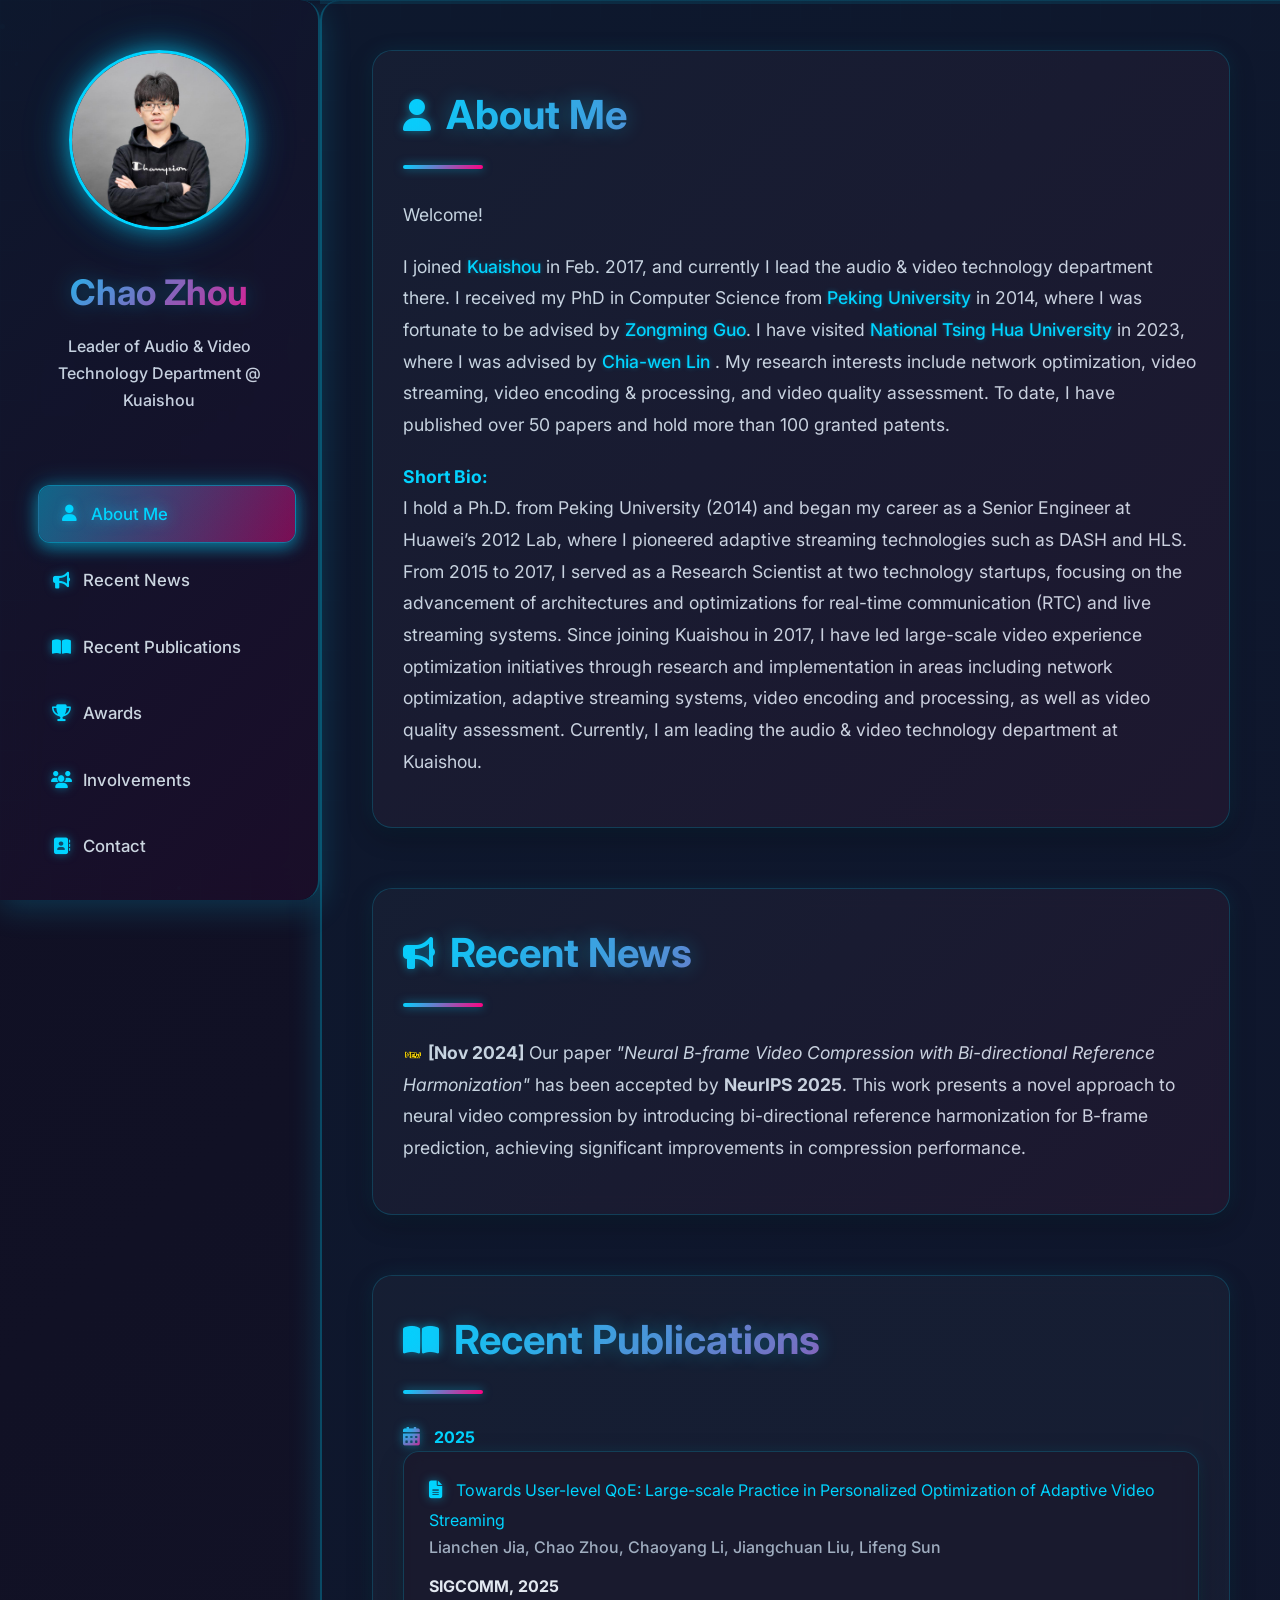
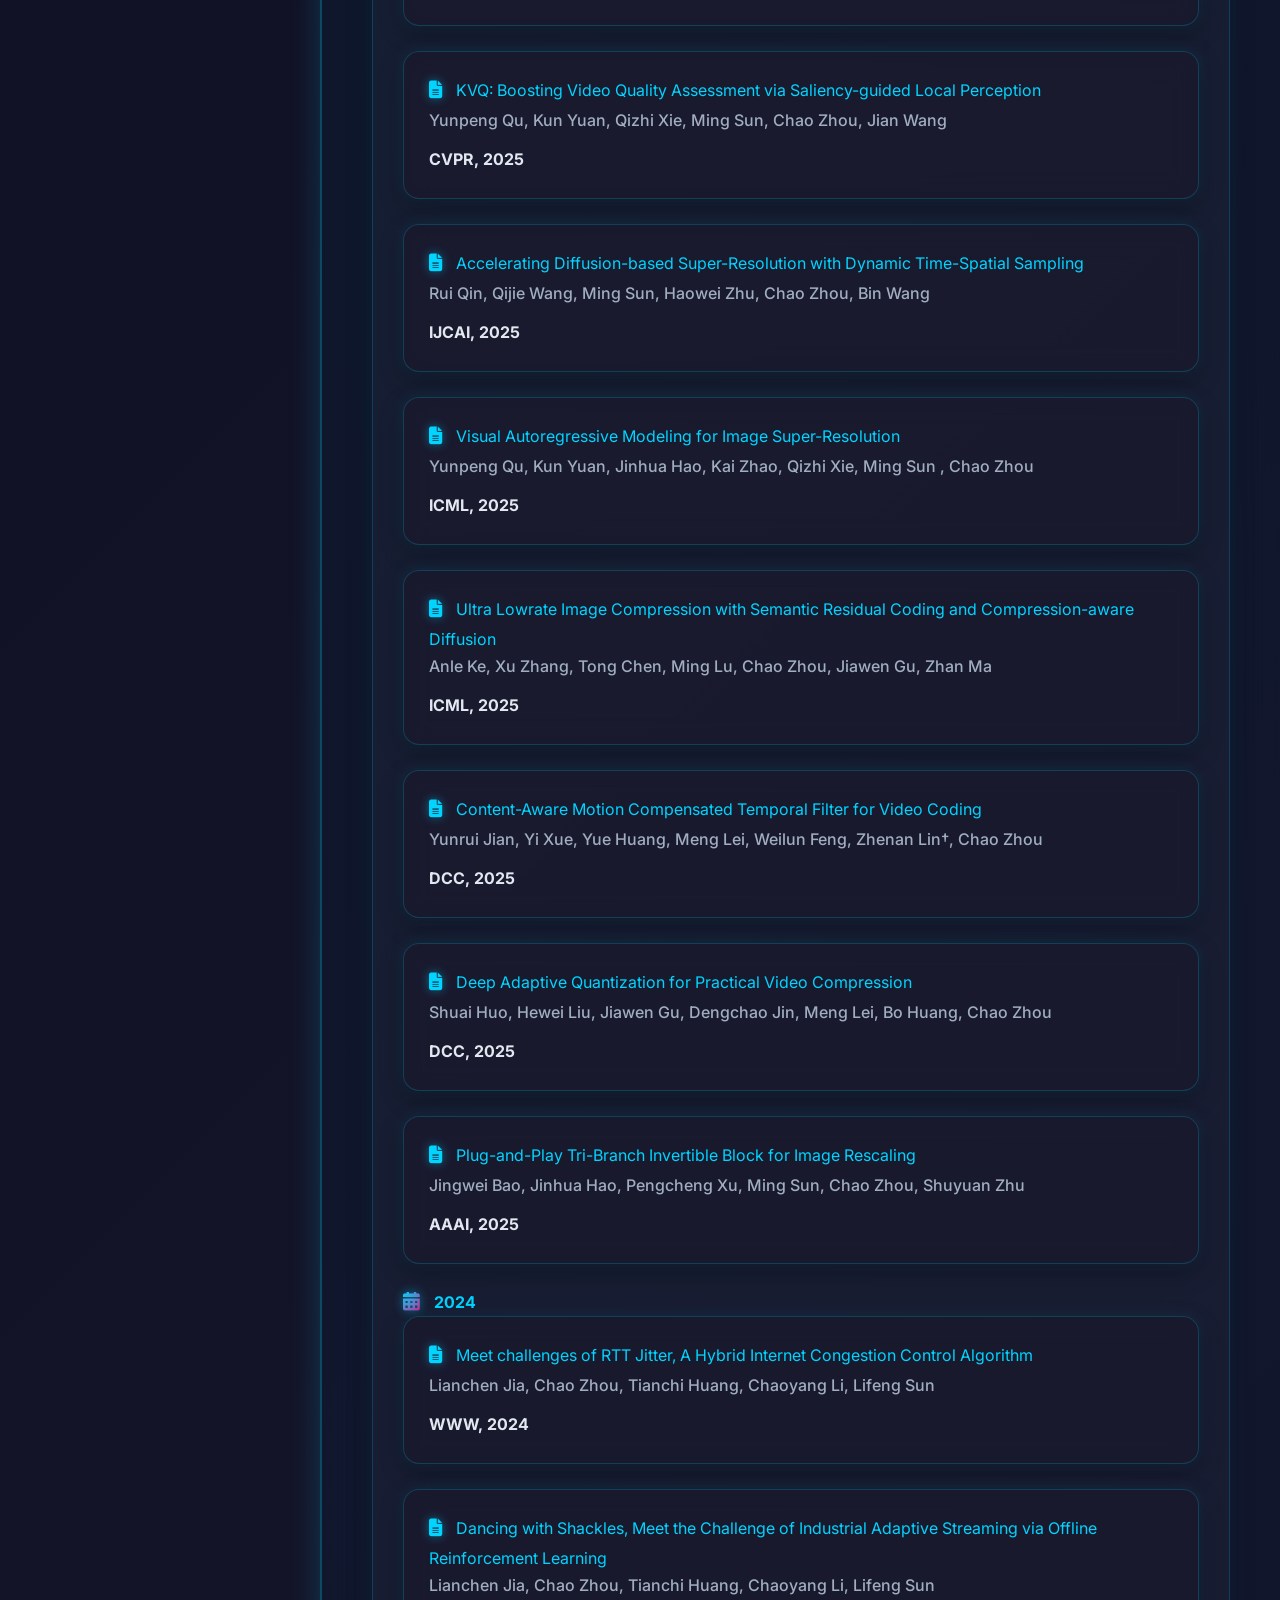
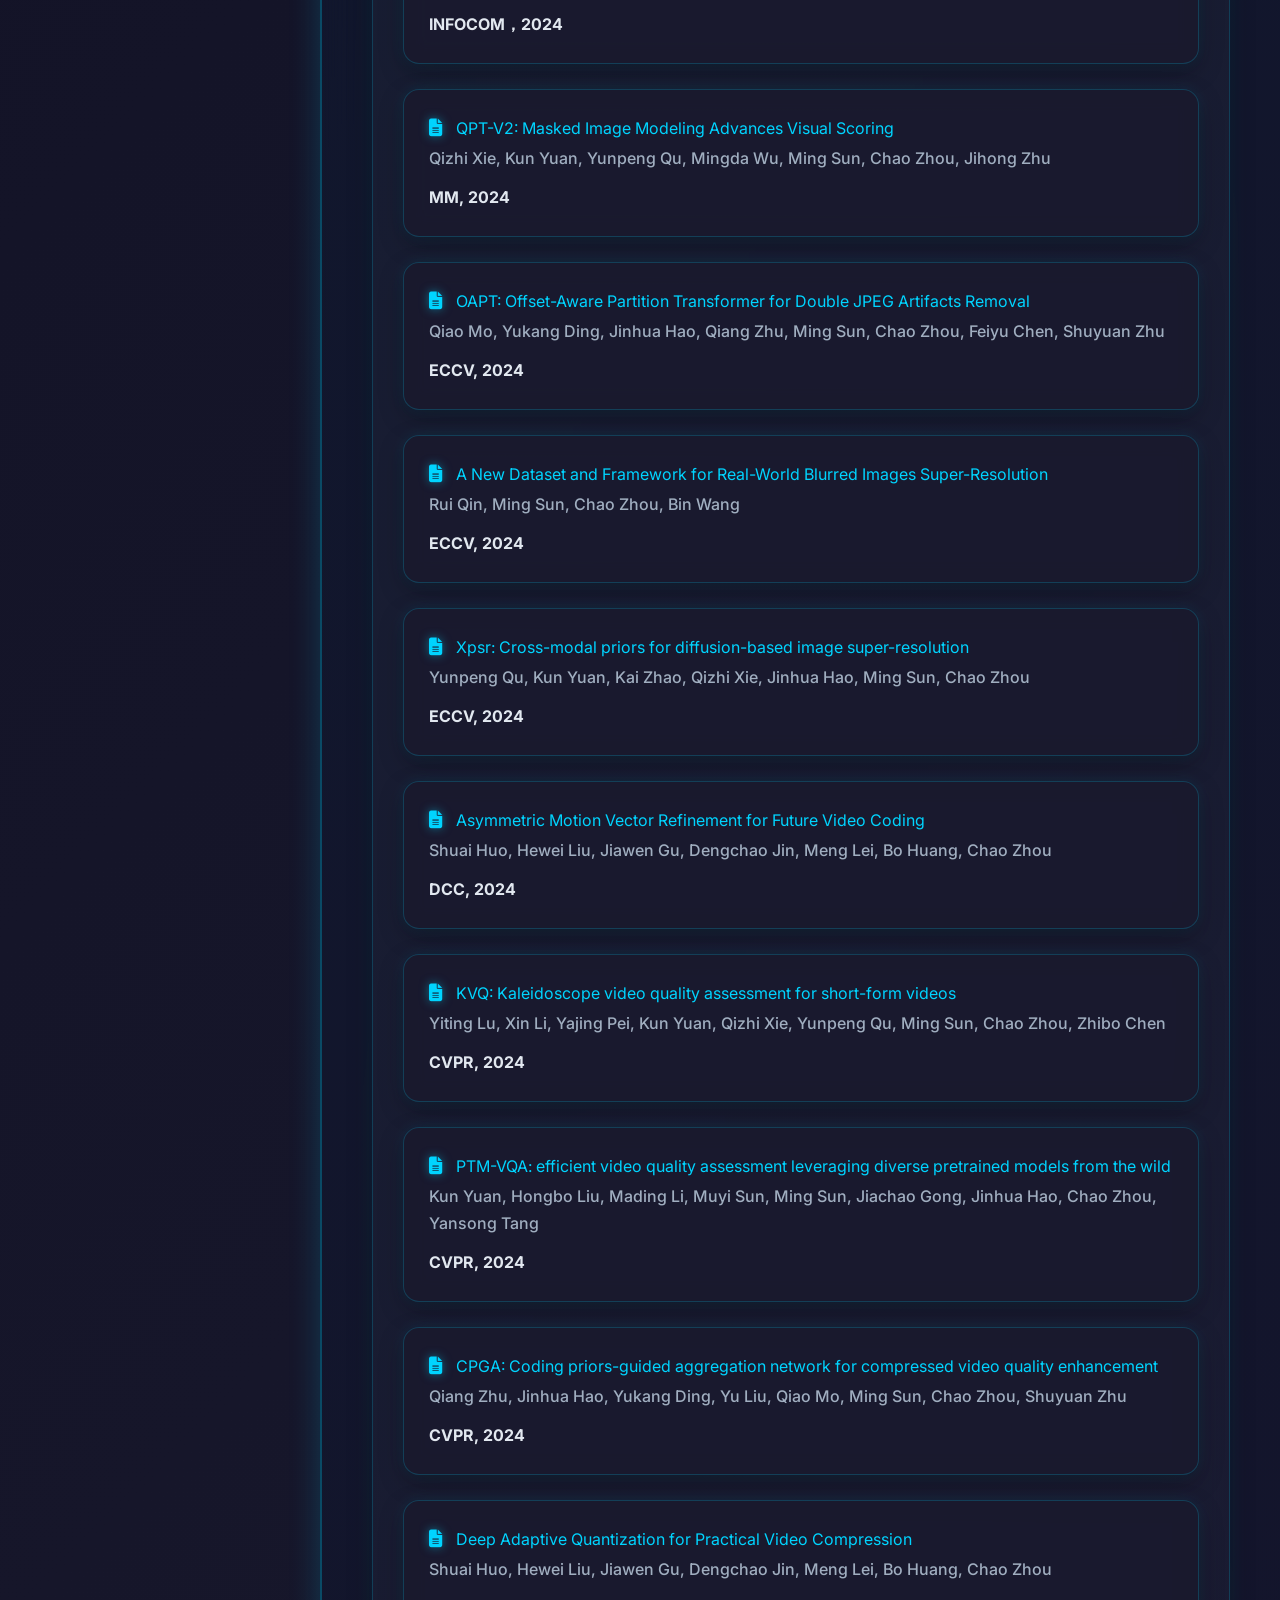
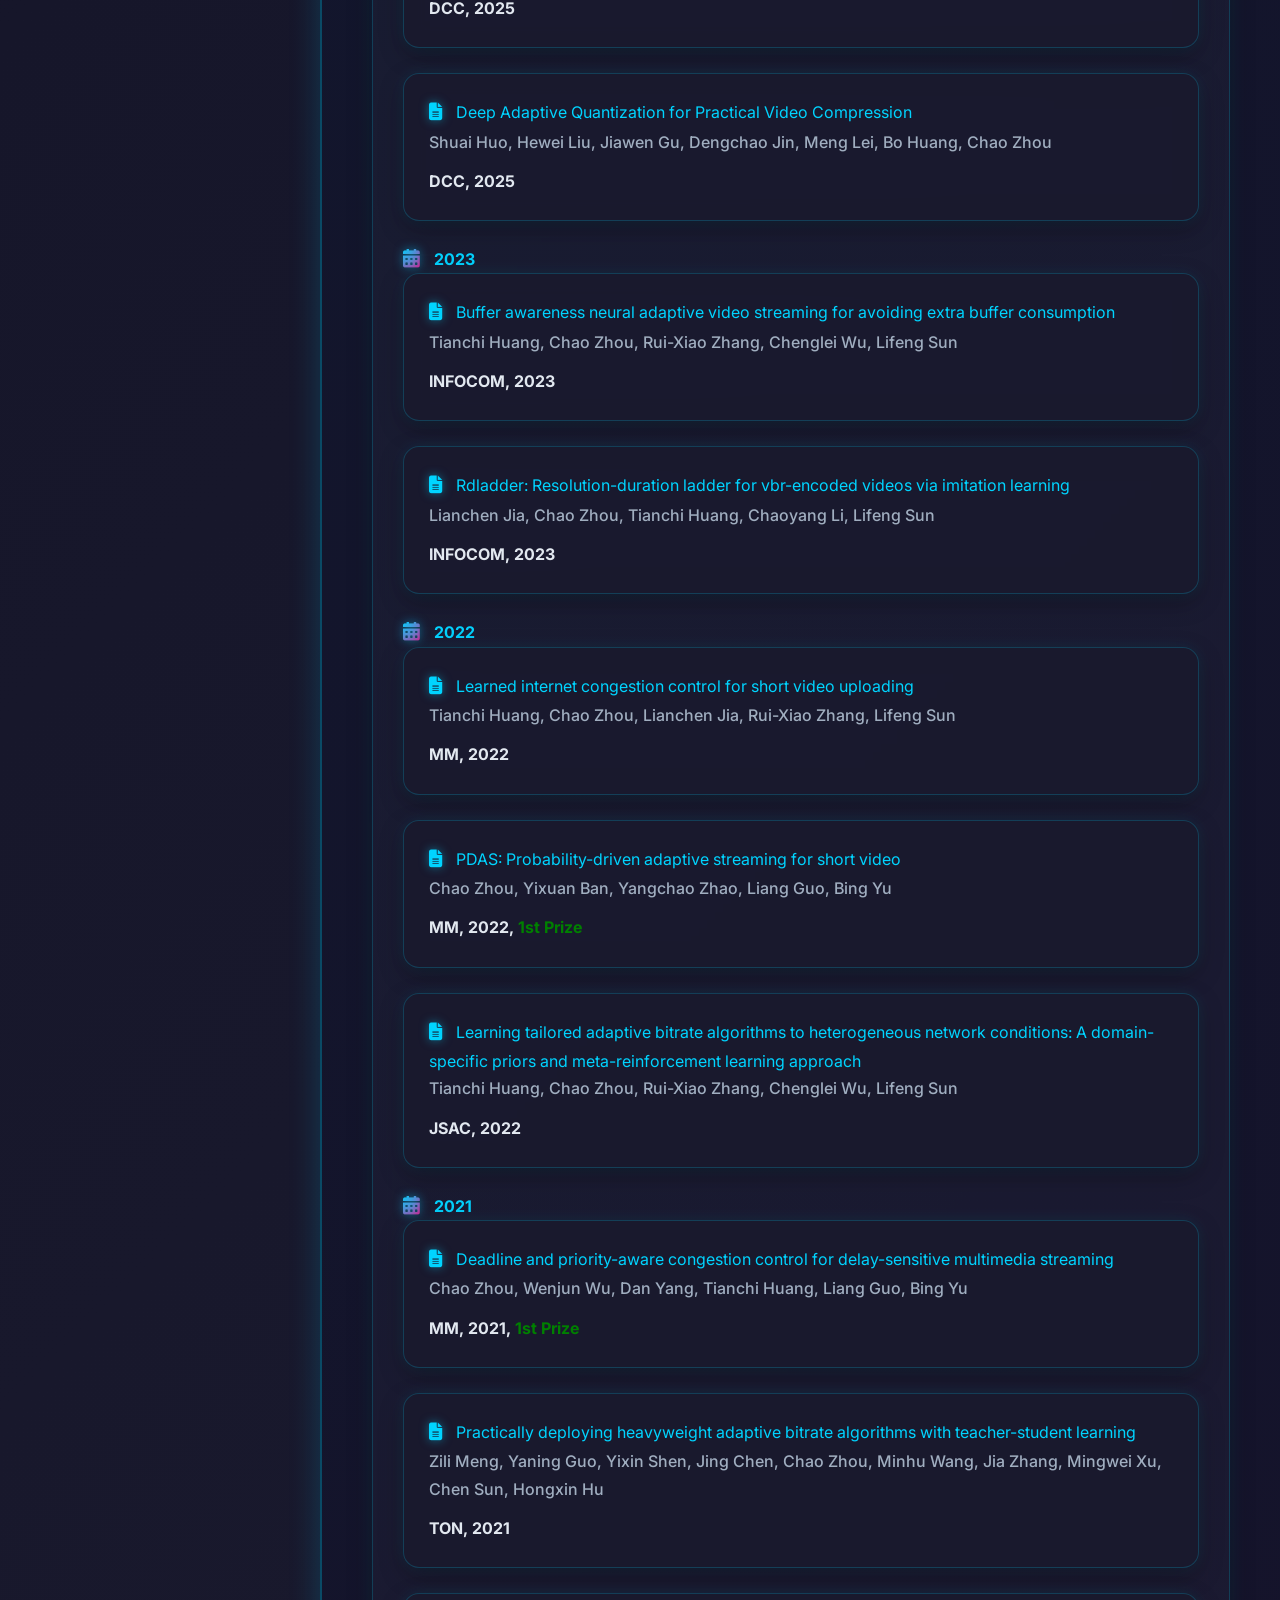
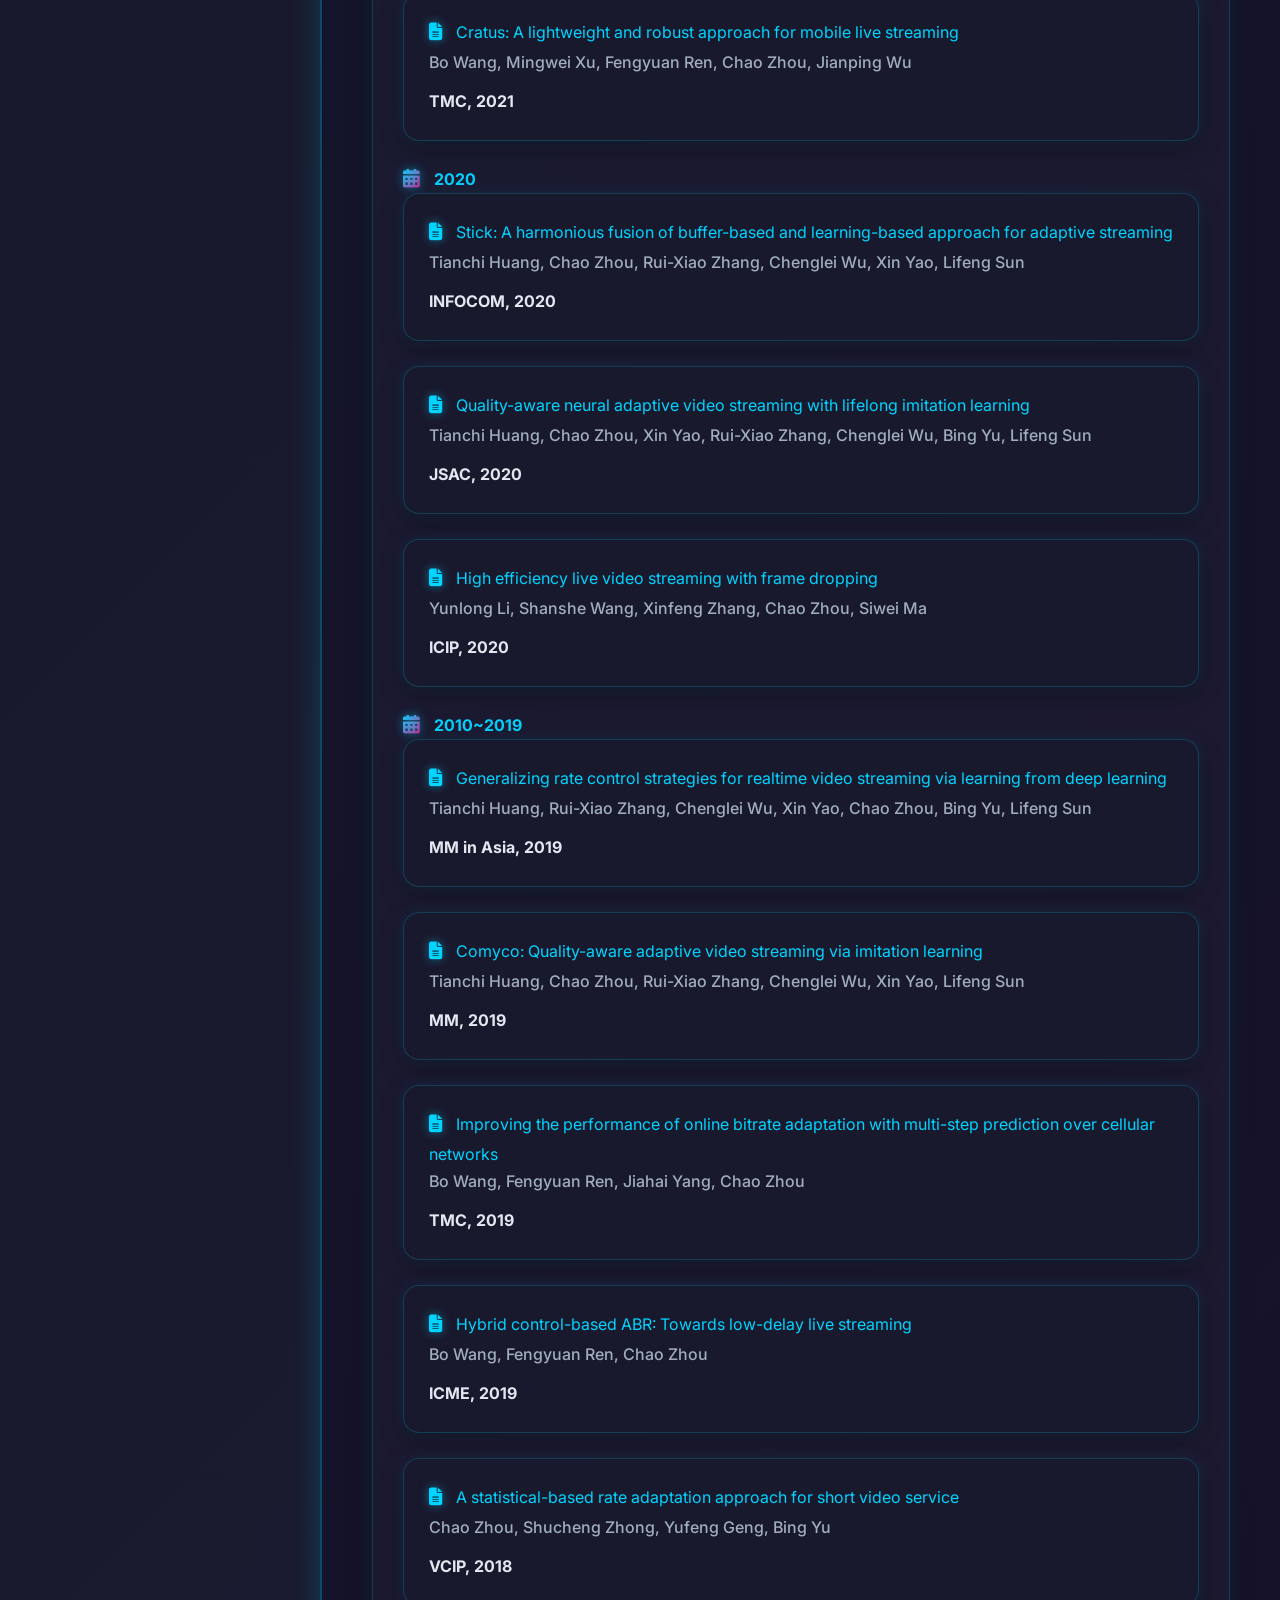
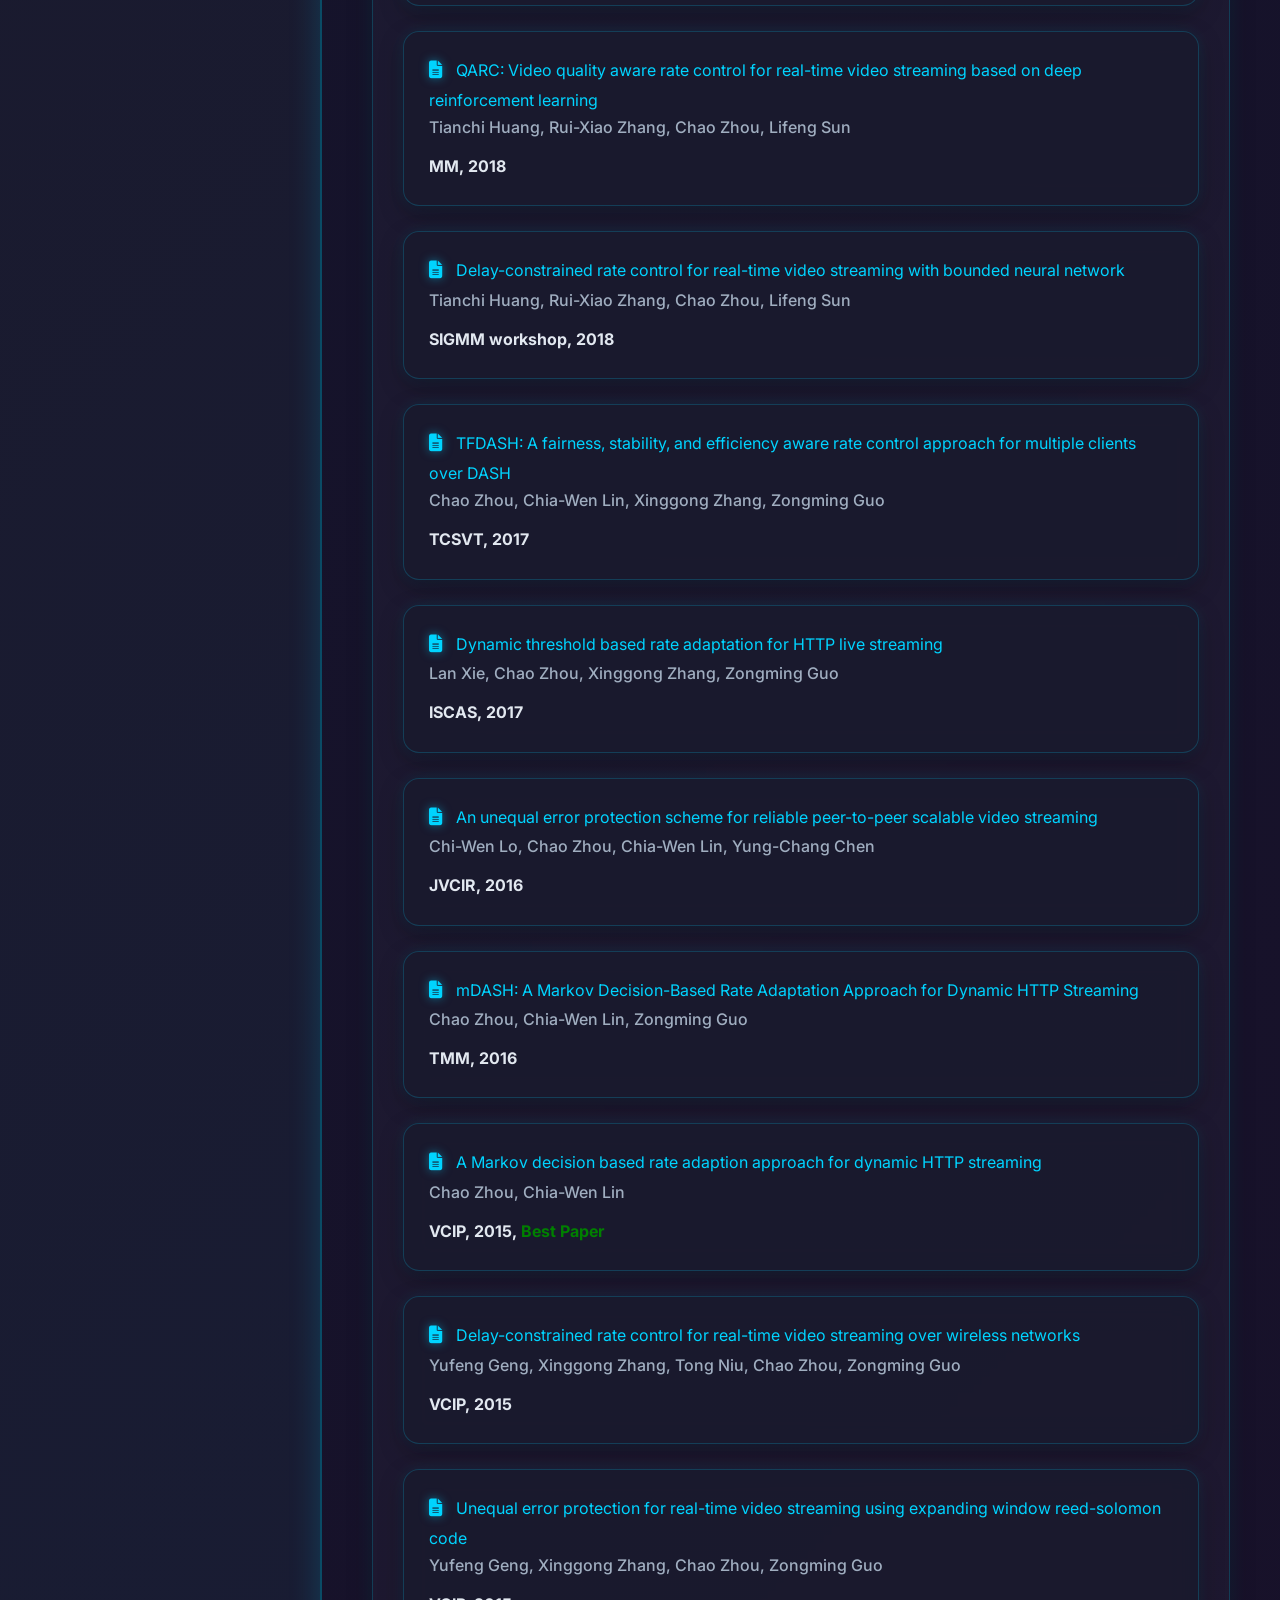
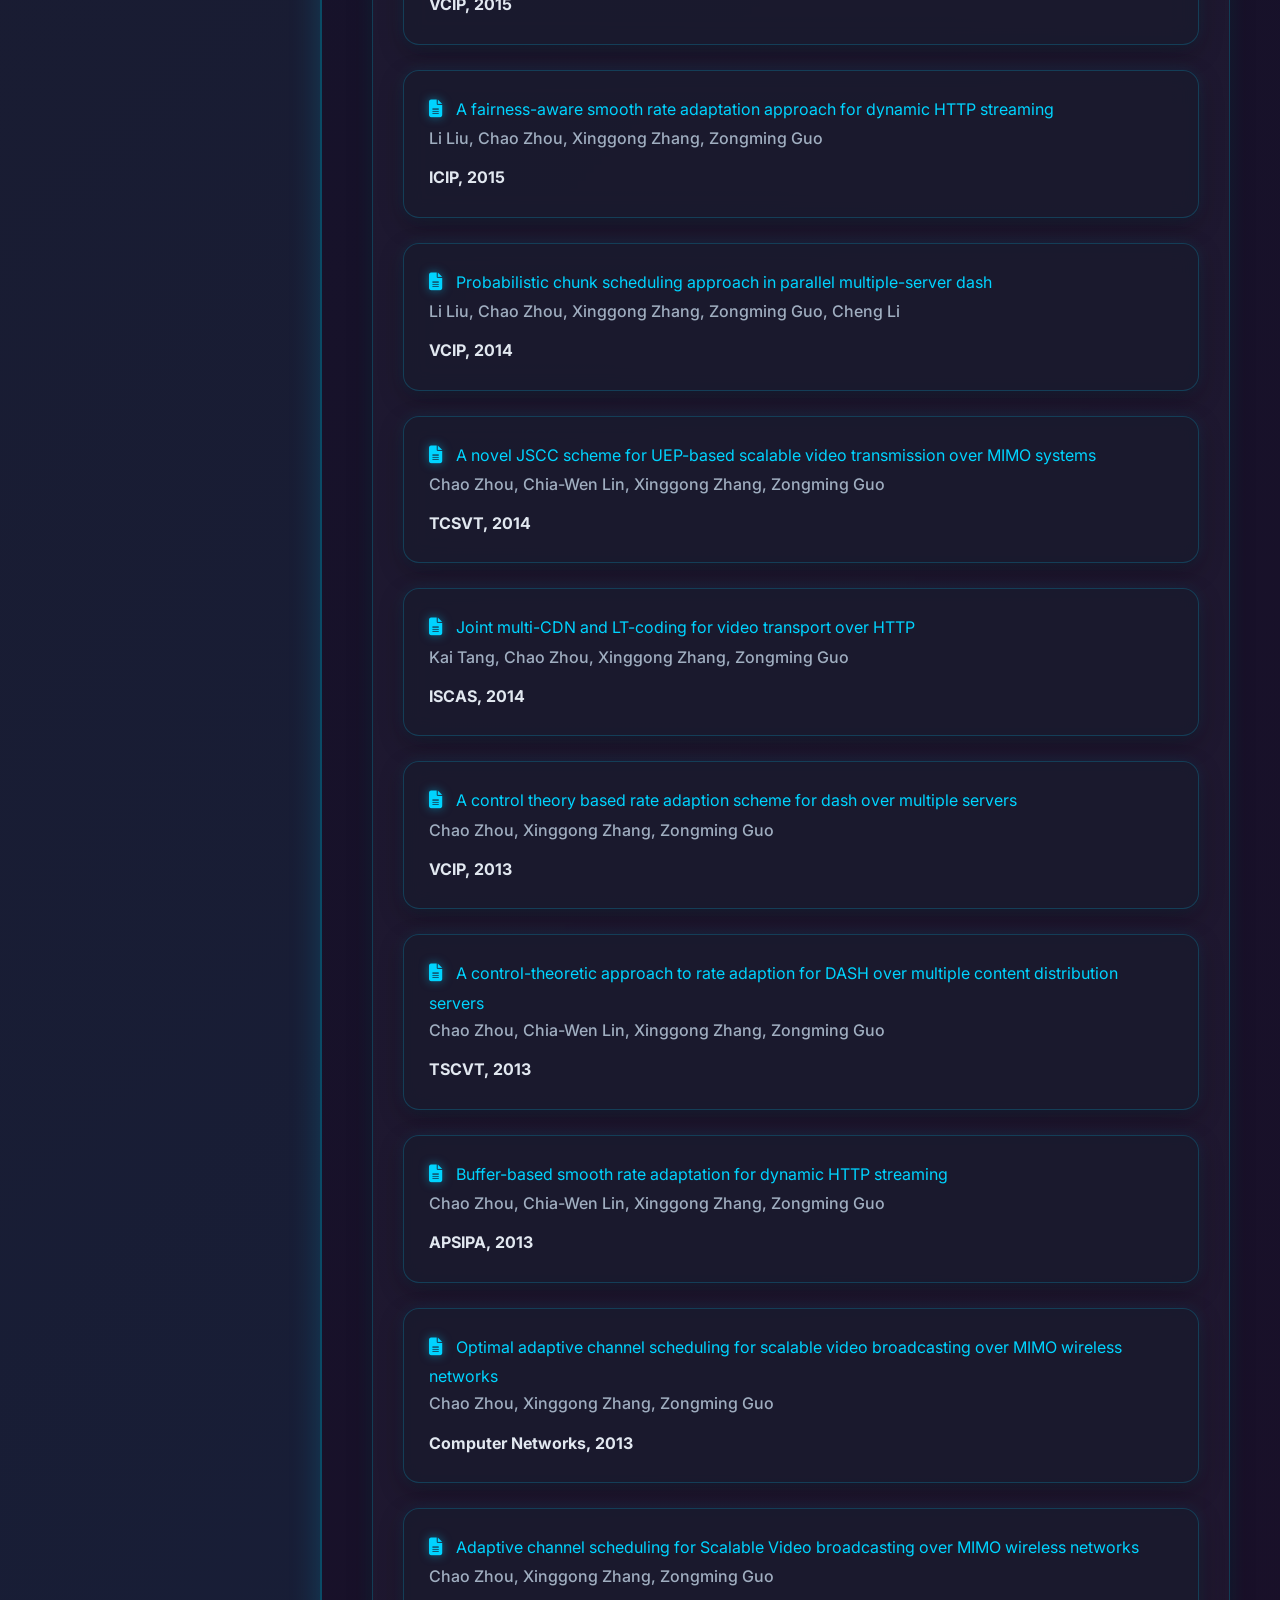
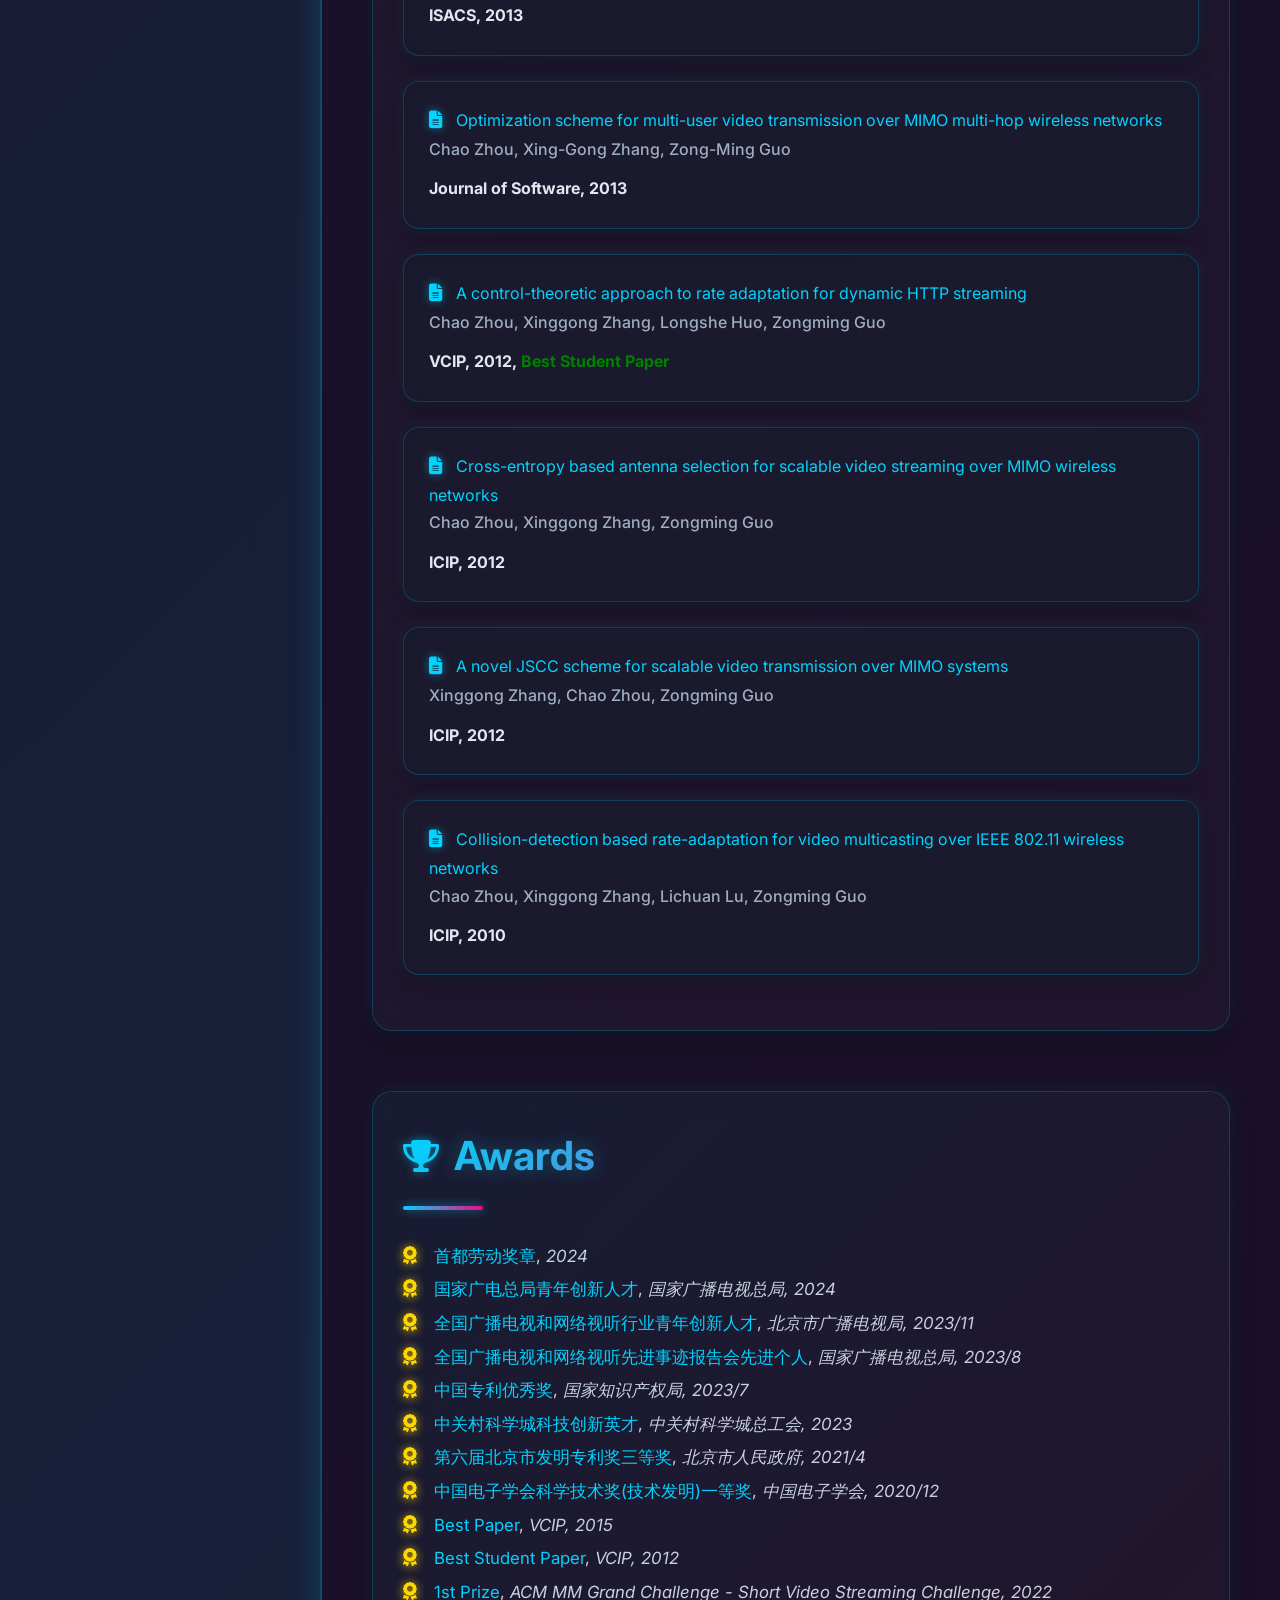
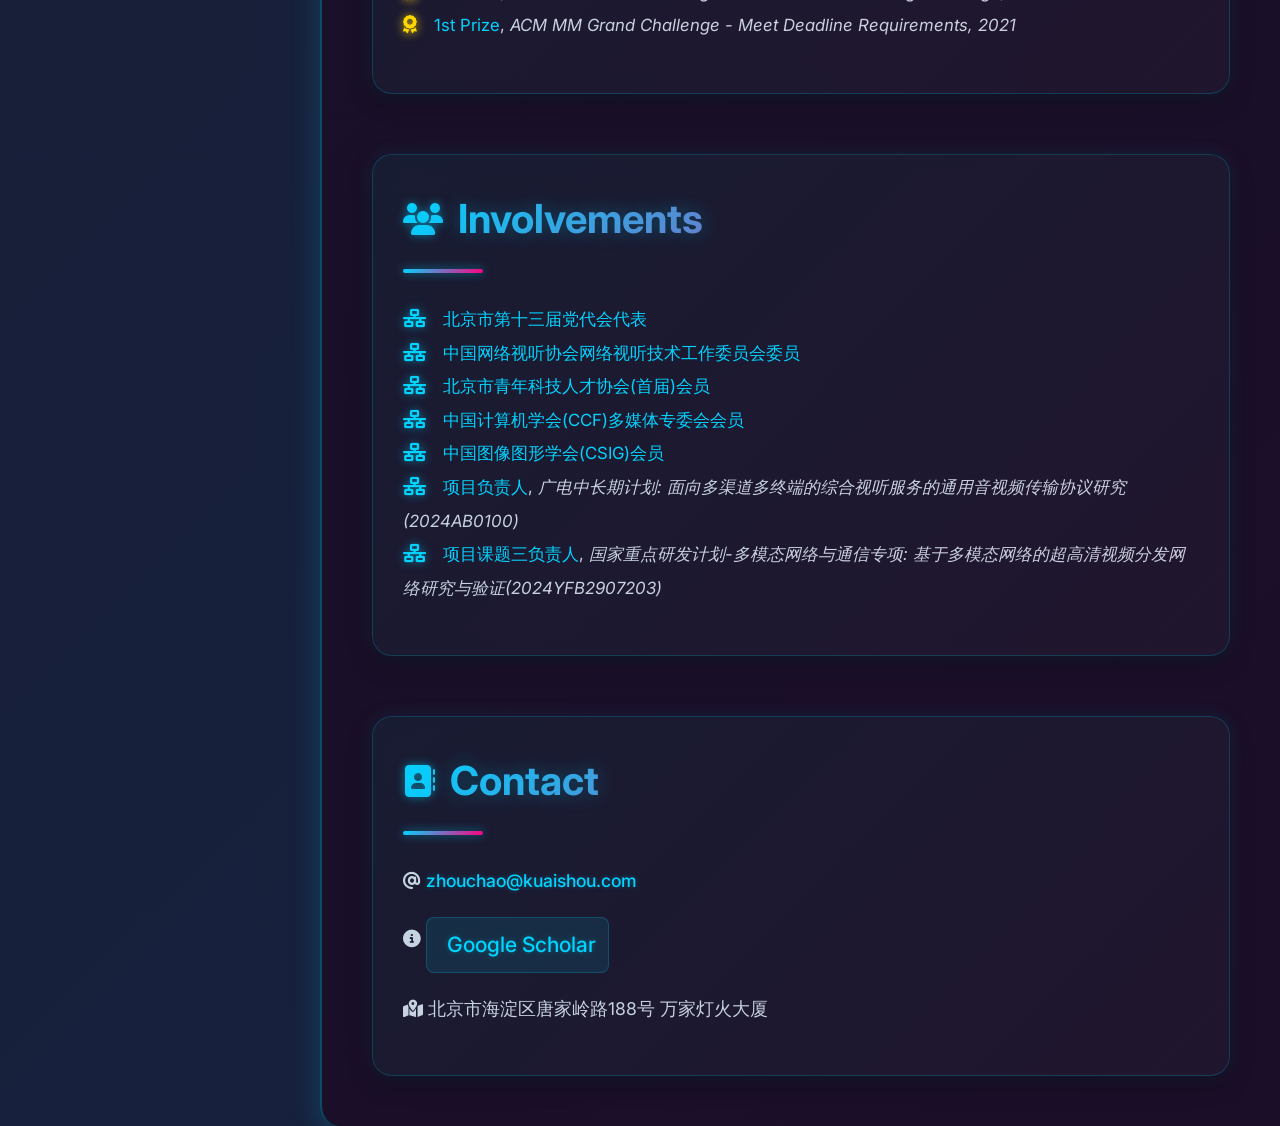
==== index.html @ 58a1a264 "更新involvement" ====
<!DOCTYPE html>
<html lang="zh-CN">
<head>
    <meta charset="UTF-8">
    <meta name="viewport" content="width=device-width, initial-scale=1.0">
    <title>ZhouChao-Homepage</title>
    <link rel="preconnect" href="https://fonts.googleapis.com">
    <link rel="preconnect" href="https://fonts.gstatic.com" crossorigin>
    <link href="https://fonts.googleapis.com/css2?family=Inter:wght@300;400;500;600;700&display=swap" rel="stylesheet">
    <link rel="stylesheet" href="style.css">
    <link rel="stylesheet" href="https://cdnjs.cloudflare.com/ajax/libs/font-awesome/6.5.1/css/all.min.css" integrity="sha512-DTOQO9RWCH3ppGqcWaEA1BIZOC6xxalwEsw9c2QQeAIftl+Vegovlnee1c9QX4TctnWMn13TZye+giMm8e2LwA==" crossorigin="anonymous" referrerpolicy="no-referrer" />
</head>
<body>
    <!-- 粒子背景容器 -->
    <div class="particles-container" id="particlesContainer"></div>
    
    <!-- 滚动进度指示器 -->
    <div class="scroll-indicator">
        <div class="scroll-progress" id="scrollProgress"></div>
    </div>
    
    <div class="container">
        <aside class="sidebar">
            <div class="profile">
                <img src="zhouchao.png" alt="个人头像" class="profile-img">
                <h1>Chao Zhou</h1>
                <p>Leader of Audio & Video Technology Department @ Kuaishou</p>
                <!--
                <p><i class="fas fa-building"></i> [所属机构]</p>
                <p><a href="mailto:[邮箱地址]" style="color: #ccc;"><i class="fas fa-envelope"></i> [邮箱地址]</a></p>
                -->
            </div>
            <nav class="navigation">
                <ul>
                    <li><a href="#about"><i class="fas fa-user"></i> About Me</a></li>
                    <li><a href="#news"><i class="fas fa-bullhorn"></i> Recent News</a></li>
                    <li><a href="#publications"><i class="fas fa-book-open"></i> Recent Publications </a></li>
                <!--    <li><a href="#projects"><i class="fas fa-project-diagram"></i> Awards</a></li>
                    <li><a href="#teaching"><i class="fas fa-chalkboard-teacher"></i> 教学经历</a></li> -->
                    <li><a href="#awards"><i class="fas fa-trophy"></i> Awards</a></li>
                    <li><a href="#involvements"><i class="fas fa-users"></i> Involvements</a></li>
                    <li><a href="#contact"><i class="fas fa-address-book"></i> Contact</a></li>
                </ul>
            </nav>
        </aside>
        <main class="content">
            <section id="about" class="content-section">
                <h2><i class="fas fa-user"></i> About Me</h2>
                <p>Welcome! </p>
                <p>I joined <a href = "https://www.kuaishou.com/?isHome=1"> Kuaishou </a> in Feb. 2017, and currently I lead the audio & video technology department there. I received my PhD in Computer Science from <a href = "https://www.pku.edu.cn/">Peking University</a> in 2014, where I was fortunate to be advised by <a href = "https://www.icst.pku.edu.cn/xztd/xztd_01/1222623.htm">Zongming Guo</a>. I have  visited <a href = "https://www.nthu.edu.tw/"> National Tsing Hua University </a> in 2023, where I was advised by <a href = "https://www.ee.nthu.edu.tw/cwlin/">Chia-wen Lin </a>. My research interests include network optimization, video streaming, video encoding & processing, and video quality assessment. To date, I have published over 50 papers and hold more than 100 granted patents.</p>
                <p><strong><font color="#00d4ff"> Short Bio: </font></strong> <br>
                I hold a Ph.D. from Peking University (2014) and began my career as a Senior Engineer at Huawei’s 2012 Lab, where I pioneered adaptive streaming technologies such as DASH and HLS. From 2015 to 2017, I served as a Research Scientist at two technology startups, focusing on the advancement of architectures and optimizations for real-time communication (RTC) and live streaming systems. Since joining Kuaishou in 2017, I have led large-scale video experience optimization initiatives through research and implementation in areas including network optimization, adaptive streaming systems, video encoding and processing, as well as video quality assessment. Currently, I am leading the audio & video technology department at Kuaishou.</p>
            </section>
<!--
            <section id="research" class="content-section">
                <h2><i class="fas fa-microscope"></i> Research Interests </h2>
                <p> video streaming, network systems, video coding, video processing, 。</p>
            </section>
-->
            <section id="news" class="content-section">
                <h2><i class="fas fa-bullhorn"></i> Recent News </h2>
                <div class="news-item">
                    <p><img src="new.gif" width="2.5%"> <strong>[Nov 2024]</strong> Our paper <em>"Neural B-frame Video Compression with Bi-directional Reference Harmonization"</em> has been accepted by <strong>NeurIPS 2025</strong>. This work presents a novel approach to neural video compression by introducing bi-directional reference harmonization for B-frame prediction, achieving significant improvements in compression performance.</p>
                </div>
            </section>
            <section id="publications" class="content-section card-section">
                <h2><i class="fas fa-book-open"></i> Recent Publications</h2>
                
                <i class="fas fa-calendar-days"></i> <strong> <font color="#00d4ff"> 2025 </font></strong>
                <div class="publication-item card">
                    <a href="#" target="_blank"> <i class="fas fa-file-alt"></i> </a> 
                    <font color="#00d4ff"> Towards User-level QoE: Large-scale Practice in Personalized Optimization of Adaptive Video Streaming </font> </a> <br>
                    <em>Lianchen Jia, Chao Zhou, Chaoyang Li, Jiangchuan Liu, Lifeng Sun </em>
                    <strong>SIGCOMM, 2025</strong>
                </div>

                <div class="publication-item card">
                    <a href="https://arxiv.org/pdf/2503.10259" target="_blank"> <i class="fas fa-file-alt"></i> </a> 
                    <font color="#00d4ff"> KVQ: Boosting Video Quality Assessment via Saliency-guided Local Perception </font> </a> <br>
                    <em>Yunpeng Qu, Kun Yuan, Qizhi Xie, Ming Sun, Chao Zhou, Jian Wang </em>
                    <strong>CVPR, 2025</strong>
                </div>

                <div class="publication-item card">
                    <a href="#" target="_blank"> <i class="fas fa-file-alt"></i> </a> 
                    <font color="#00d4ff"> Accelerating Diffusion-based Super-Resolution with Dynamic Time-Spatial Sampling </font> </a> <br>
                    <em>Rui Qin, Qijie Wang, Ming Sun, Haowei Zhu, Chao Zhou, Bin Wang </em>
                    <strong>IJCAI, 2025</strong>
                </div>

                <div class="publication-item card">
                    <a href="#" target="_blank"> <i class="fas fa-file-alt"></i> </a> 
                    <font color="#00d4ff"> Visual Autoregressive Modeling for Image Super-Resolution </font> </a> <br>
                    <em>Yunpeng Qu, Kun Yuan, Jinhua Hao, Kai Zhao, Qizhi Xie, Ming Sun , Chao Zhou </em>
                    <strong>ICML, 2025</strong>
                </div>

                <div class="publication-item card">
                    <a href="#" target="_blank"> <i class="fas fa-file-alt"></i> </a>
                    <font color="#00d4ff">Ultra Lowrate Image Compression with Semantic Residual Coding and Compression-aware Diffusion </font> </a> <br>
                    <em>Anle Ke, Xu Zhang, Tong Chen, Ming Lu, Chao Zhou, Jiawen Gu, Zhan Ma </em>
                    <strong>ICML, 2025</strong>
                </div>

                <div class="publication-item card">
                    <a href="#" target="_blank"> <i class="fas fa-file-alt"></i> </a>
                    <font color="#00d4ff"> Content-Aware Motion Compensated Temporal Filter for Video Coding </font> </a> <br>
                    <em>Yunrui Jian, Yi Xue, Yue Huang, Meng Lei, Weilun Feng, Zhenan Lin†, Chao Zhou </em>
                    <strong>DCC, 2025</strong>
                </div>

                <div class="publication-item card">
                    <a href="#" target="_blank"> <i class="fas fa-file-alt"></i> </a>
                    <font color="#00d4ff"> Deep Adaptive Quantization for Practical Video Compression </font> </a> <br>
                    <em>Shuai Huo, Hewei Liu, Jiawen Gu, Dengchao Jin, Meng Lei, Bo Huang, Chao Zhou </em>
                    <strong>DCC, 2025</strong>
                </div>

                <div class="publication-item card">
                    <a href="https://arxiv.org/abs/2412.13508" target="_blank"> <i class="fas fa-file-alt"></i> </a> 
                    <font color="#00d4ff"> Plug-and-Play Tri-Branch Invertible Block for Image Rescaling </font> </a> <br>
                    <em>Jingwei Bao, Jinhua Hao, Pengcheng Xu, Ming Sun, Chao Zhou, Shuyuan Zhu </em>
                    <strong>AAAI, 2025</strong>
                </div>


                <i class="fas fa-calendar-days"></i> <strong> <font color="#00d4ff"> 2024 </font></strong>
                <div class="publication-item card">
                    <a href="https://dl.acm.org/doi/pdf/10.1145/3589334.3645338" target="_blank"> <i class="fas fa-file-alt"></i> </a> 
                    <font color="#00d4ff"> Meet challenges of RTT Jitter, A Hybrid Internet Congestion Control Algorithm </font> </a> <br>
                    <em>Lianchen Jia, Chao Zhou, Tianchi Huang, Chaoyang Li, Lifeng Sun </em>
                    <strong>WWW, 2024</strong>
                </div>

                <div class="publication-item card">
                    <a href="https://ieeexplore.ieee.org/document/10621126" target="_blank"> <i class="fas fa-file-alt"></i>  </a>  <font color="#00d4ff"> Dancing with Shackles, Meet the Challenge of Industrial Adaptive Streaming via Offline Reinforcement Learning </font> <br>
                    <em>Lianchen Jia, Chao Zhou, Tianchi Huang, Chaoyang Li, Lifeng Sun </em>
                        <strong>INFOCOM，2024</strong>
                </div>
                <div class="publication-item card">
                    <a href="https://dl.acm.org/doi/pdf/10.1145/3664647.3680721" target="_blank"> <i class="fas fa-file-alt"></i> </a> 
                    <font color="#00d4ff"> QPT-V2: Masked Image Modeling Advances Visual Scoring </font> </a> <br>
                    <em>Qizhi Xie, Kun Yuan, Yunpeng Qu, Mingda Wu, Ming Sun, Chao Zhou, Jihong Zhu </em>
                    <strong>MM, 2024</strong>
                </div>

                <div class="publication-item card">
                    <a href="https://link.springer.com/chapter/10.1007/978-3-031-72670-5_3" target="_blank"> <i class="fas fa-file-alt"></i> </a> 
                    <font color="#00d4ff"> OAPT: Offset-Aware Partition Transformer for Double JPEG Artifacts Removal </font> </a> <br>
                    <em>Qiao Mo, Yukang Ding, Jinhua Hao, Qiang Zhu, Ming Sun, Chao Zhou, Feiyu Chen, Shuyuan Zhu </em>
                    <strong>ECCV, 2024</strong>
                </div>

                <div class="publication-item card">
                    <a href="https://link.springer.com/chapter/10.1007/978-3-031-73390-1_4" target="_blank"> <i class="fas fa-file-alt"></i> </a> 
                    <font color="#00d4ff"> A New Dataset and Framework for Real-World Blurred Images Super-Resolution </font> </a> <br>
                    <em>Rui Qin, Ming Sun, Chao Zhou, Bin Wang </em>
                    <strong>ECCV, 2024</strong>
                </div>
                <div class="publication-item card">
                    <a href="https://link.springer.com/chapter/10.1007/978-3-031-73247-8_17" target="_blank"> <i class="fas fa-file-alt"></i> </a> 
                    <font color="#00d4ff"> Xpsr: Cross-modal priors for diffusion-based image super-resolution </font> </a> <br>
                    <em>Yunpeng Qu, Kun Yuan, Kai Zhao, Qizhi Xie, Jinhua Hao, Ming Sun, Chao Zhou </em>
                    <strong>ECCV, 2024</strong>
                </div>


                <div class="publication-item card">
                    <a href="https://ieeexplore.ieee.org/abstract/document/10533791" target="_blank"> <i class="fas fa-file-alt"></i> </a> 
                    <font color="#00d4ff"> Asymmetric Motion Vector Refinement for Future Video Coding </font> </a> <br>
                    <em>Shuai Huo, Hewei Liu, Jiawen Gu, Dengchao Jin, Meng Lei, Bo Huang, Chao Zhou </em>
                    <strong>DCC, 2024</strong>
                </div>

                <div class="publication-item card">
                    <a href="https://openaccess.thecvf.com/content/CVPR2024/papers/Lu_KVQ_Kwai_Video_Quality_Assessment_for_Short-form_Videos_CVPR_2024_paper.pdf" target="_blank"> <i class="fas fa-file-alt"></i> </a>
                    <font color="#00d4ff"> KVQ: Kaleidoscope video quality assessment for short-form videos </font> </a> <br>
                    <em>Yiting Lu, Xin Li, Yajing Pei, Kun Yuan, Qizhi Xie, Yunpeng Qu, Ming Sun, Chao Zhou, Zhibo Chen </em>
                    <strong>CVPR, 2024</strong>
                </div>

                <div class="publication-item card">
                    <a href="https://openaccess.thecvf.com/content/CVPR2024/papers/Yuan_PTM-VQA_Efficient_Video_Quality_Assessment_Leveraging_Diverse_PreTrained_Models_from_CVPR_2024_paper.pdf" target="_blank"> <i class="fas fa-file-alt"></i> </a> 
                    <font color="#00d4ff"> PTM-VQA: efficient video quality assessment leveraging diverse pretrained models from the wild </font> </a> <br>
                    <em>Kun Yuan, Hongbo Liu, Mading Li, Muyi Sun, Ming Sun, Jiachao Gong, Jinhua Hao, Chao Zhou, Yansong Tang </em>
                    <strong>CVPR, 2024</strong>
                </div>

                <div class="publication-item card">
                    <a href="https://openaccess.thecvf.com/content/CVPR2024/papers/Zhu_CPGA_Coding_Priors-Guided_Aggregation_Network_for_Compressed_Video_Quality_Enhancement_CVPR_2024_paper.pdf" target="_blank"> <i class="fas fa-file-alt"></i> </a> 
                    <font color="#00d4ff"> CPGA: Coding priors-guided aggregation network for compressed video quality enhancement </font> </a> <br>
                    <em>Qiang Zhu, Jinhua Hao, Yukang Ding, Yu Liu, Qiao Mo, Ming Sun, Chao Zhou, Shuyuan Zhu </em>
                    <strong>CVPR, 2024</strong>
                </div>

                <div class="publication-item card">
                    <a href="#" target="_blank"> <i class="fas fa-file-alt"></i> </a> 
                    <font color="#00d4ff"> Deep Adaptive Quantization for Practical Video Compression </font> </a> <br>
                    <em>Shuai Huo, Hewei Liu, Jiawen Gu, Dengchao Jin, Meng Lei, Bo Huang, Chao Zhou </em>
                        <strong>DCC, 2025</strong>
                </div>

                <div class="publication-item card">
                    <a href="#" target="_blank"> <i class="fas fa-file-alt"></i> </a> 
                    <font color="#00d4ff"> Deep Adaptive Quantization for Practical Video Compression </font> </a> <br>
                    <em>Shuai Huo, Hewei Liu, Jiawen Gu, Dengchao Jin, Meng Lei, Bo Huang, Chao Zhou </em>
                        <strong>DCC, 2025</strong>
                </div>

                <i class="fas fa-calendar-days"></i> <strong> <font color="#00d4ff"> 2023 </font></strong>
                <div class="publication-item card">
                    <a href="https://ieeexplore.ieee.org/abstract/document/10229002" target="_blank"> <i class="fas fa-file-alt"></i> </a>
                    <font color="#00d4ff"> Buffer awareness neural adaptive video streaming for avoiding extra buffer consumption </font> </a> <br>
                    <em>Tianchi Huang, Chao Zhou, Rui-Xiao Zhang, Chenglei Wu, Lifeng Sun </em>
                        <strong>INFOCOM, 2023</strong>
                </div>

                <div class="publication-item card">
                    <a href="https://ieeexplore.ieee.org/abstract/document/10228995" target="_blank"> <i class="fas fa-file-alt"></i> </a> 
                    <font color="#00d4ff"> Rdladder: Resolution-duration ladder for vbr-encoded videos via imitation learning </font> </a> <br>
                    <em>Lianchen Jia, Chao Zhou, Tianchi Huang, Chaoyang Li, Lifeng Sun </em>
                    <strong>INFOCOM, 2023</strong>
                </div>
                <i class="fas fa-calendar-days"></i> <strong> <font color="#00d4ff"> 2022 </font></strong>
                <div class="publication-item card">
                    <a href="https://dl.acm.org/doi/pdf/10.1145/3503161.3548436" target="_blank"> <i class="fas fa-file-alt"></i> </a> 
                    <font color="#00d4ff"> Learned internet congestion control for short video uploading </font> </a> <br>
                    <em>Tianchi Huang, Chao Zhou, Lianchen Jia, Rui-Xiao Zhang, Lifeng Sun </em>
                    <strong>MM, 2022</strong>
                </div>

                <div class="publication-item card">
                    <a href="https://dl.acm.org/doi/abs/10.1145/3503161.3551571" target="_blank"> <i class="fas fa-file-alt"></i> </a> 
                    <font color="#00d4ff"> PDAS: Probability-driven adaptive streaming for short video </font> </a> <br>
                    <em>Chao Zhou, Yixuan Ban, Yangchao Zhao, Liang Guo, Bing Yu </em>
                    <strong>MM, 2022, <font color=Green>1st Prize</font></strong>
                </div>

                <div class="publication-item card">
                    <a href="https://ieeexplore.ieee.org/abstract/document/9796516" target="_blank"> <i class="fas fa-file-alt"></i> </a> 
                    <font color="#00d4ff"> Learning tailored adaptive bitrate algorithms to heterogeneous network conditions: A domain-specific priors and meta-reinforcement learning approach </font> </a> <br>
                    <em>Tianchi Huang, Chao Zhou, Rui-Xiao Zhang, Chenglei Wu, Lifeng Sun </em>
                    <strong>JSAC, 2022</strong>
                </div>




                <i class="fas fa-calendar-days"></i> <strong> <font color="#00d4ff"> 2021 </font></strong>
                <div class="publication-item card">
                    <a href="https://dl.acm.org/doi/abs/10.1145/3474085.3479208" target="_blank"> <i class="fas fa-file-alt"></i> </a> 
                    <font color="#00d4ff"> Deadline and priority-aware congestion control for delay-sensitive multimedia streaming </font> </a> <br>
                    <em>Chao Zhou, Wenjun Wu, Dan Yang, Tianchi Huang, Liang Guo, Bing Yu </em>
                    <strong>MM, 2021, <font color=Green>1st Prize</font></strong>
                </div>

                <div class="publication-item card">
                    <a href="https://ieeexplore.ieee.org/abstract/document/9334431" target="_blank"> <i class="fas fa-file-alt"></i> </a> 
                    <font color="#00d4ff"> Practically deploying heavyweight adaptive bitrate algorithms with teacher-student learning </font> </a> <br>
                    <em>Zili Meng, Yaning Guo, Yixin Shen, Jing Chen, Chao Zhou, Minhu Wang, Jia Zhang, Mingwei Xu, Chen Sun, Hongxin Hu </em>
                    <strong>TON, 2021</strong>
                </div>

                <div class="publication-item card">
                    <a href="https://ieeexplore.ieee.org/abstract/document/9312489" target="_blank"> <i class="fas fa-file-alt"></i> </a>
                    <font color="#00d4ff"> Cratus: A lightweight and robust approach for mobile live streaming </font> </a> <br>
                    <em>Bo Wang, Mingwei Xu, Fengyuan Ren, Chao Zhou, Jianping Wu </em>
                    <strong>TMC, 2021</strong>
                </div>
            

                <i class="fas fa-calendar-days"></i> <strong> <font color="#00d4ff"> 2020 </font></strong>
                <div class="publication-item card">
                    <a href="https://ieeexplore.ieee.org/abstract/document/9155411" target="_blank"> <i class="fas fa-file-alt"></i> </a> 
                    <font color="#00d4ff"> Stick: A harmonious fusion of buffer-based and learning-based approach for adaptive streaming </font> </a> <br>
                    <em>Tianchi Huang, Chao Zhou, Rui-Xiao Zhang, Chenglei Wu, Xin Yao, Lifeng Sun </em>
                    <strong>INFOCOM, 2020</strong>
                </div>

                <div class="publication-item card">
                    <a href="https://ieeexplore.ieee.org/abstract/document/9109427" target="_blank"> <i class="fas fa-file-alt"></i> </a> 
                    <font color="#00d4ff"> Quality-aware neural adaptive video streaming with lifelong imitation learning </font> </a> <br>
                    <em>Tianchi Huang, Chao Zhou, Xin Yao, Rui-Xiao Zhang, Chenglei Wu, Bing Yu, Lifeng Sun </em>
                    <strong>JSAC, 2020</strong>
                </div>

                <div class="publication-item card">
                    <a href="https://ieeexplore.ieee.org/abstract/document/9190683" target="_blank"> <i class="fas fa-file-alt"></i> </a>
                    <font color="#00d4ff"> High efficiency live video streaming with frame dropping </font> </a> <br>
                    <em>Yunlong Li, Shanshe Wang, Xinfeng Zhang, Chao Zhou, Siwei Ma </em>
                    <strong>ICIP, 2020</strong>
                </div>

                <i class="fas fa-calendar-days"></i> <strong> <font color="#00d4ff"> 2010~2019 </font></strong>
                <div class="publication-item card">
                    <a href="https://dl.acm.org/doi/abs/10.1145/3338533.3366606" target="_blank"> <i class="fas fa-file-alt"></i> </a>
                    <font color="#00d4ff"> Generalizing rate control strategies for realtime video streaming via learning from deep learning </font> </a> <br>
                    <em>Tianchi Huang, Rui-Xiao Zhang, Chenglei Wu, Xin Yao, Chao Zhou, Bing Yu, Lifeng Sun</em>
                    <strong>MM in Asia, 2019</strong>
                </div>

                <div class="publication-item card">
                    <a href="https://arxiv.org/pdf/1908.02270" target="_blank"> <i class="fas fa-file-alt"></i> </a>
                    <font color="#00d4ff"> Comyco: Quality-aware adaptive video streaming via imitation learning </font> </a> <br>
                    <em>Tianchi Huang, Chao Zhou, Rui-Xiao Zhang, Chenglei Wu, Xin Yao, Lifeng Sun </em>
                    <strong>MM, 2019</strong>
                </div>

                <div class="publication-item card">
                    <a href="https://ieeexplore.ieee.org/abstract/document/8825559" target="_blank"> <i class="fas fa-file-alt"></i> </a> 
                    <font color="#00d4ff"> Improving the performance of online bitrate adaptation with multi-step prediction over cellular networks </font> </a> <br>
                    <em>Bo Wang, Fengyuan Ren, Jiahai Yang, Chao Zhou </em>
                    <strong>TMC, 2019</strong>
                </div>
                <div class="publication-item card">
                    <a href="https://ieeexplore.ieee.org/abstract/document/8784800" target="_blank"> <i class="fas fa-file-alt"></i> </a> 
                    <font color="#00d4ff"> Hybrid control-based ABR: Towards low-delay live streaming </font> </a> <br>
                    <em>Bo Wang, Fengyuan Ren, Chao Zhou </em>
                    <strong>ICME, 2019</strong>
                </div>
                <div class="publication-item card">
                    <a href="https://ieeexplore.ieee.org/abstract/document/8698706" target="_blank"> <i class="fas fa-file-alt"></i> </a> 
                    <font color="#00d4ff"> A statistical-based rate adaptation approach for short video service </font> </a> <br>
                    <em>Chao Zhou, Shucheng Zhong, Yufeng Geng, Bing Yu </em>
                    <strong>VCIP, 2018</strong>
                </div>

                <div class="publication-item card">
                    <a href="https://arxiv.org/pdf/1805.02482" target="_blank"> <i class="fas fa-file-alt"></i> </a> 
                    <font color="#00d4ff"> QARC: Video quality aware rate control for real-time video streaming based on deep reinforcement learning </font> </a> <br>
                    <em>Tianchi Huang, Rui-Xiao Zhang, Chao Zhou, Lifeng Sun </em>
                    <strong>MM, 2018</strong>
                </div>

                <div class="publication-item card">
                    <a href="https://arxiv.org/pdf/1805.00619" target="_blank"> <i class="fas fa-file-alt"></i> </a>
                    <font color="#00d4ff"> Delay-constrained rate control for real-time video streaming with bounded neural network </font> </a> <br>
                    <em>Tianchi Huang, Rui-Xiao Zhang, Chao Zhou, Lifeng Sun </em>
                    <strong>SIGMM workshop, 2018</strong>
                </div>

                <div class="publication-item card">
                    <a href="https://arxiv.org/pdf/1704.08535" target="_blank"> <i class="fas fa-file-alt"></i> </a>
                    <font color="#00d4ff"> TFDASH: A fairness, stability, and efficiency aware rate control approach for multiple clients over DASH </font> </a> <br>
                    <em>Chao Zhou, Chia-Wen Lin, Xinggong Zhang, Zongming Guo </em>
                    <strong>TCSVT, 2017</strong>
                </div>

                <div class="publication-item card">
                    <a href="https://www.icst.pku.edu.cn/NetVideo/docs/20201104113815651719.pdf" target="_blank"> <i class="fas fa-file-alt"></i> </a> 
                    <font color="#00d4ff"> Dynamic threshold based rate adaptation for HTTP live streaming </font> </a> <br>
                    <em>Lan Xie, Chao Zhou, Xinggong Zhang, Zongming Guo </em>
                    <strong>ISCAS, 2017</strong>
                </div>

                <div class="publication-item card">
                    <a href="https://www.ee.nthu.edu.tw/cwlin/pub/jvci_p2p_2016.pdf" target="_blank"> <i class="fas fa-file-alt"></i> </a>
                    <font color="#00d4ff"> An unequal error protection scheme for reliable peer-to-peer scalable video streaming </font> </a> <br>
                    <em>Chi-Wen Lo, Chao Zhou, Chia-Wen Lin, Yung-Chang Chen </em>
                        <strong>JVCIR, 2016</strong>
                </div>

                <div class="publication-item card">
                    <a href="https://www.ee.nthu.edu.tw/cwlin/pub/tmm_dash_2016.pdf" target="_blank"> <i class="fas fa-file-alt"></i> </a> 
                    <font color="#00d4ff"> mDASH: A Markov Decision-Based Rate Adaptation Approach for Dynamic HTTP Streaming </font> </a> <br>
                    <em>Chao Zhou, Chia-Wen Lin, Zongming Guo</em>
                    <strong>TMM, 2016</strong>
                </div>

                <div class="publication-item card">
                    <a href="https://ieeexplore.ieee.org/abstract/document/7457843" target="_blank"> <i class="fas fa-file-alt"></i> </a> 
                    <font color="#00d4ff">A Markov decision based rate adaption approach for dynamic HTTP streaming </font> </a> <br>
                    <em> Chao Zhou, Chia-Wen Lin</em>
                    <strong>VCIP, 2015, <font color=Green>Best Paper</font></strong>
                </div>
                <div class="publication-item card">
                    <a href="https://www.icst.pku.edu.cn/NetVideo/docs/20201104114136109389.pdf" target="_blank"> <i class="fas fa-file-alt"></i> </a> 
                    <font color="#00d4ff">Delay-constrained rate control for real-time video streaming over wireless networks </font> </a> <br>
                    <em>Yufeng Geng, Xinggong Zhang, Tong Niu, Chao Zhou, Zongming Guo</em>
                    <strong>VCIP, 2015</strong>
                </div>

                <div class="publication-item card">
                    <a href="https://www.icst.pku.edu.cn/netvideo/docs/20201104114027802151.pdf" target="_blank"> <i class="fas fa-file-alt"></i> </a>
                    <font color="#00d4ff"> Unequal error protection for real-time video streaming using expanding window reed-solomon code </font> </a> <br>
                    <em>Yufeng Geng, Xinggong Zhang, Chao Zhou, Zongming Guo </em>
                    <strong>VCIP, 2015</strong>
                </div>

                <div class="publication-item card">
                    <a href="https://www.icst.pku.edu.cn/netvideo/docs/20201104114111851243.pdf" target="_blank"> <i class="fas fa-file-alt"></i> </a> 
                    <font color="#00d4ff">A fairness-aware smooth rate adaptation approach for dynamic HTTP streaming </font> </a> <br>
                    <em>Li Liu, Chao Zhou, Xinggong Zhang, Zongming Guo </em>
                    <strong>ICIP, 2015</strong>
                </div>

                <div class="publication-item card">
                    <a href="https://www.icst.pku.edu.cn/netvideo/docs/20201104114500958687.pdf" target="_blank"> <i class="fas fa-file-alt"></i> </a> 
                    <font color="#00d4ff">Probabilistic chunk scheduling approach in parallel multiple-server dash </font> </a> <br>
                    <em>Li Liu, Chao Zhou, Xinggong Zhang, Zongming Guo, Cheng Li </em>
                    <strong>VCIP, 2014</strong>
                </div>

                <div class="publication-item card">
                    <a href="https://www.ee.nthu.edu.tw/cwlin/pub/tcsvt_mimo_2015.pdf" target="_blank"> <i class="fas fa-file-alt"></i> </a> 
                    <font color="#00d4ff">A novel JSCC scheme for UEP-based scalable video transmission over MIMO systems</font> </a> <br>
                    <em>Chao Zhou, Chia-Wen Lin, Xinggong Zhang, Zongming Guo </em>
                    <strong>TCSVT, 2014</strong>
                </div>

                <div class="publication-item card">
                    <a href="https://www.icst.pku.edu.cn/netvideo/docs/20201104114422917562.pdf" target="_blank"> <i class="fas fa-file-alt"></i> </a> 
                    <font color="#00d4ff">Joint multi-CDN and LT-coding for video transport over HTTP</font> </a> <br>
                    <em>Kai Tang, Chao Zhou, Xinggong Zhang, Zongming Guo</em>
                    <strong>ISCAS, 2014</strong>
                </div>
                <div class="publication-item card">
                    <a href="https://ieeexplore.ieee.org/abstract/document/6706335" target="_blank"> <i class="fas fa-file-alt"></i> </a> 
                    <font color="#00d4ff"> A control theory based rate adaption scheme for dash over multiple servers</font> </a> <br>
                    <em>Chao Zhou, Xinggong Zhang, Zongming Guo </em>
                    <strong>VCIP, 2013</strong>
                </div>
                <div class="publication-item card">
                    <a href="https://www.ee.nthu.edu.tw/cwlin/pub/tcsvt_dash_2013.pdf" target="_blank"> <i class="fas fa-file-alt"></i> </a> 
                    <font color="#00d4ff">A control-theoretic approach to rate adaption for DASH over multiple content distribution servers </font> </a> <br>
                    <em>Chao Zhou, Chia-Wen Lin, Xinggong Zhang, Zongming Guo </em>
                    <strong>TSCVT, 2013</strong>
                </div>

                <div class="publication-item card">
                    <a href="http://apsipa.org/proceedings_2013/papers/216_PID2945845.pdf" target="_blank"> <i class="fas fa-file-alt"></i> </a>
                    <font color="#00d4ff">Buffer-based smooth rate adaptation for dynamic HTTP streaming</font> </a> <br>
                    <em>Chao Zhou, Chia-Wen Lin, Xinggong Zhang, Zongming Guo </em>
                    <strong>APSIPA, 2013</strong>
                </div>

                <div class="publication-item card">
                    <a href="https://www.sciencedirect.com/science/article/pii/S1389128613002260" target="_blank"> <i class="fas fa-file-alt"></i> </a> 
                    <font color="#00d4ff">Optimal adaptive channel scheduling for scalable video broadcasting over MIMO wireless networks </font> </a> <br>
                    <em>Chao Zhou, Xinggong Zhang, Zongming Guo</em>
                    <strong>Computer Networks, 2013</strong>
                </div>

                <div class="publication-item card">
                    <a href="https://ieeexplore.ieee.org/abstract/document/6572056" target="_blank"> <i class="fas fa-file-alt"></i> </a> 
                    <font color="#00d4ff">Adaptive channel scheduling for Scalable Video broadcasting over MIMO wireless networks</font> </a> <br>
                    <em>Chao Zhou, Xinggong Zhang, Zongming Guo</em>
                    <strong>ISACS, 2013</strong>
                </div>
                <div class="publication-item card">
                    <a href="#" target="_blank"> <i class="fas fa-file-alt"></i> </a>
                    <font color="#00d4ff">Optimization scheme for multi-user video transmission over MIMO multi-hop wireless networks </font> </a> <br>
                    <em>Chao Zhou, Xing-Gong Zhang, Zong-Ming Guo </em>
                    <strong>Journal of Software, 2013</strong>
                </div>

                <div class="publication-item card">
                    <a href="https://www.icst.pku.edu.cn/netvideo/docs/20201104115206518140.pdf" target="_blank"> <i class="fas fa-file-alt"></i> </a> 
                    <font color="#00d4ff">A control-theoretic approach to rate adaptation for dynamic HTTP streaming</font> </a> <br>
                    <em>Chao Zhou, Xinggong Zhang, Longshe Huo, Zongming Guo </em>
                    <strong>VCIP, 2012, <font color=Green>Best Student Paper</font></strong>
                </div>

                <div class="publication-item card">
                    <a href="https://www.wict.pku.edu.cn/NetVideo/docs/20201104115327346336.pdf" target="_blank"> <i class="fas fa-file-alt"></i> </a>
                    <font color="#00d4ff">Cross-entropy based antenna selection for scalable video streaming over MIMO wireless networks</font> </a> <br>
                    <em>Chao Zhou, Xinggong Zhang, Zongming Guo </em>
                    <strong>ICIP, 2012</strong>
                </div>

                <div class="publication-item card">
                    <a href="https://www.icst.pku.edu.cn/NetVideo/docs/20201104115247031217.pdf" target="_blank"> <i class="fas fa-file-alt"></i> </a> 
                    <font color="#00d4ff">A novel JSCC scheme for scalable video transmission over MIMO systems </font> </a> <br>
                    <em> Xinggong Zhang, Chao Zhou, Zongming Guo </em>
                    <strong>ICIP, 2012</strong>
                </div>

                <div class="publication-item card">
                    <a href="https://www.icst.pku.edu.cn/NetVideo/docs/20201104115740295760.pdf" target="_blank"> <i class="fas fa-file-alt"></i> </a> 
                    <font color="#00d4ff">Collision-detection based rate-adaptation for video multicasting over IEEE 802.11 wireless networks</font> </a> <br>
                    <em>Chao Zhou, Xinggong Zhang, Lichuan Lu, Zongming Guo </em>
                        <strong>ICIP, 2010</strong>
                </div>
             
            </section>


<!--
            <section id="projects" class="content-section card-section">
                <h2><i class="fas fa-tasks"></i> 项目经历</h2>
                <div class="project-item card">
                    <p><strong>[项目名称一] ([起止年份])</strong><br>
                    <em>角色: [项目角色]</em><br>
                    该项目旨在[项目目标]。在项目中，我主要负责[具体职责和贡献]，并成功[取得的成果或里程碑]。这个项目得到了[资助机构或合作单位]的支持。</p>
                </div>
                <div class="project-item card">
                     <p><strong>[项目名称二] ([起止年份])</strong><br>
                     <em>角色: [项目角色]</em><br>
                     这是一个关于[项目领域]的探索性项目。我的主要工作包括[具体职责和贡献]，我们最终[项目成果或影响]。通过这个项目，我对[某个技术或方法]有了更深入的理解。</p>
                </div>
            </section>

            <section id="teaching" class="content-section">
                <h2><i class="fas fa-graduation-cap"></i> 教学经历</h2>
                <div class="teaching-item">
                    <p><strong>[课程名称一] ([学期/年份])</strong><br>
                    [所属院校/机构]<br>
                    这门课程主要面向[授课对象]，涵盖了[课程核心内容]。我主要负责[教学职责，如授课、实验指导、作业批改等]。</p>
                </div>
                <hr class="item-divider">
                <div class="teaching-item">
                    <p><strong>[课程名称二] ([学期/年份])</strong><br>
                    [所属院校/机构]<br>
                    作为[课程角色，如助教]，我协助[主讲教师姓名]教授完成了[具体教学任务]。通过参与教学，我不仅巩固了自身的知识体系，也学会了如何更有效地传递知识。</p>
                </div>
            </section>

            -->

            <section id="awards" class="content-section">
                <h2><i class="fas fa-trophy"></i> Awards</h2>
                <div class="award-item">
                    <p>
                        <i class="fas fa-award award-icon"></i> <font color="#00d4ff">首都劳动奖章</font>, <em>2024 </em><br>
                        <i class="fas fa-award award-icon"></i> <font color="#00d4ff">国家广电总局青年创新人才</font>, <em>国家广播电视总局, 2024 </em><br>
                        <i class="fas fa-award award-icon"></i> <font color="#00d4ff">全国广播电视和网络视听行业青年创新人才</font>, <em>北京市广播电视局, 2023/11 </em><br>
                        <i class="fas fa-award award-icon"></i> <font color="#00d4ff">全国广播电视和网络视听先进事迹报告会先进个人</font>, <em>国家广播电视总局, 2023/8 </em><br>
                        <i class="fas fa-award award-icon"></i> <font color="#00d4ff">中国专利优秀奖</font>, <em>国家知识产权局, 2023/7 </em><br>
                        <i class="fas fa-award award-icon"></i> <font color="#00d4ff">中关村科学城科技创新英才</font>, <em>中关村科学城总工会, 2023 </em><br>
                        <i class="fas fa-award award-icon"></i> <font color="#00d4ff">第六届北京市发明专利奖三等奖</font>, <em>北京市人民政府, 2021/4 </em><br>
                        <i class="fas fa-award award-icon"></i> <font color="#00d4ff">中国电子学会科学技术奖(技术发明)一等奖</font>, <em>中国电子学会, 2020/12 </em><br>

                        <i class="fas fa-award award-icon"></i> <font color="#00d4ff">Best Paper</font>, <em>VCIP, 2015 </em><br>
                        <i class="fas fa-award award-icon"></i> <font color="#00d4ff">Best Student Paper</font>, <em>VCIP, 2012 </em><br>
                        <i class="fas fa-award award-icon"></i> <font color="#00d4ff">1st Prize</font>, <em>ACM MM Grand Challenge - Short Video Streaming Challenge, 2022 </em><br>
                        <i class="fas fa-award award-icon"></i> <font color="#00d4ff">1st Prize</font>, <em>ACM MM Grand Challenge - Meet Deadline Requirements, 2021 </em><br>
                    </p>
            </section>

            <section id="involvements" class="content-section">
                <h2><i class="fas fa-users"></i> Involvements</h2>
                <div class="involvements-item">
                    <p>
                        <i class="fas fa-network-wired involvements-icon"></i> <font color="#00d4ff">北京市第十三届党代会代表</font><br>
                        <i class="fas fa-network-wired involvements-icon"></i> <font color="#00d4ff">中国网络视听协会网络视听技术工作委员会委员</font><br>
                        <i class="fas fa-network-wired involvements-icon"></i> <font color="#00d4ff">北京市青年科技人才协会(首届)会员</font><br>
                        <i class="fas fa-network-wired involvements-icon"></i> <font color="#00d4ff">中国计算机学会(CCF)多媒体专委会会员</font><br>
                        <i class="fas fa-network-wired involvements-icon"></i> <font color="#00d4ff">中国图像图形学会(CSIG)会员</font><br>
                        <i class="fas fa-network-wired involvements-icon"></i> <font color="#00d4ff">项目负责人</font>, <em>广电中长期计划: 面向多渠道多终端的综合视听服务的通用音视频传输协议研究(2024AB0100)</em><br>
                        <i class="fas fa-network-wired involvements-icon"></i> <font color="#00d4ff">项目课题三负责人</font>, <em>国家重点研发计划-多模态网络与通信专项: 基于多模态网络的超高清视频分发网络研究与验证(2024YFB2907203)</em><br>
                    </p>
            </section>


            <section id="contact" class="content-section">
                <h2><i class="fas fa-address-book"></i> Contact</h2>
                <p><i class="fas fa-at"></i>  <a href="mailto:zhouchao@kuaishou.com">zhouchao@kuaishou.com</a></p>
                <p><i class="fas fa-info-circle"></i>
                    <a href="https://scholar.google.com/citations?user=ukxhy44AAAAJ&hl=zh-CN" target="_blank" rel="noopener noreferrer" class="social-icon"><i class="ai ai-google-scholar"></i> Google Scholar</a> 
                </p>
                <p><i class="fas fa-map-marked-alt"></i> 北京市海淀区唐家岭路188号 万家灯火大厦</p>
            </section>
        </main>
    </div>
    <!--
    <footer>
        <p>&copy; 2025 [姓名]. 保留所有权利. 网页设计灵感来源于互联网并由AI助手协助完成。</p>
    </footer>
    -->
    
    <script>
        // 创建粒子背景动画
        function createParticles() {
            const container = document.getElementById('particlesContainer');
            const particleCount = 50;
            
            for (let i = 0; i < particleCount; i++) {
                const particle = document.createElement('div');
                particle.className = 'particle';
                
                // 随机大小
                const size = Math.random() * 4 + 1;
                particle.style.width = size + 'px';
                particle.style.height = size + 'px';
                
                // 随机位置
                particle.style.left = Math.random() * 100 + '%';
                particle.style.top = Math.random() * 100 + '%';
                
                // 随机动画延迟
                particle.style.animationDelay = Math.random() * 6 + 's';
                particle.style.animationDuration = (Math.random() * 4 + 4) + 's';
                
                // 随机透明度
                particle.style.opacity = Math.random() * 0.6 + 0.2;
                
                // 随机颜色（蓝色或粉色）
                const colors = ['#00d4ff', '#ff0080', '#00ffff', '#ff6b9d'];
                particle.style.background = colors[Math.floor(Math.random() * colors.length)];
                
                container.appendChild(particle);
            }
        }
        
        // 页面加载完成后创建粒子
        document.addEventListener('DOMContentLoaded', function() {
            createParticles();
        });

        // 滚动进度指示器
        window.addEventListener('scroll', function() {
            const scrollProgress = document.getElementById('scrollProgress');
            const scrollTop = document.documentElement.scrollTop || document.body.scrollTop;
            const scrollHeight = document.documentElement.scrollHeight - document.documentElement.clientHeight;
            const scrollPercent = (scrollTop / scrollHeight) * 100;
            scrollProgress.style.width = scrollPercent + '%';
        });

        // 导航高亮管理 - 完全重写，最简单直接的方法
        
        // 平滑滚动到锚点
        document.querySelectorAll('a[href^="#"]').forEach(anchor => {
            anchor.addEventListener('click', function (e) {
                e.preventDefault();
                
                const targetId = this.getAttribute('href').substring(1);
                const target = document.getElementById(targetId);
                
                if (target) {
                    // 设置用户点击标志，阻止自动更新
                    isUserClick = true;
                    
                    // 清除之前的超时
                    if (clickTimeout) {
                        clearTimeout(clickTimeout);
                    }
                    
                    // 立即更新导航高亮状态
                    const navLinks = document.querySelectorAll('.navigation a');
                    navLinks.forEach(link => {
                        link.classList.remove('active');
                        link.removeAttribute('data-active');
                    });
                    this.classList.add('active');
                    this.setAttribute('data-active', 'true');
                    
                    // 计算目标位置
                    const targetPosition = target.offsetTop - 80;
                    
                    // 滚动到目标位置
                    window.scrollTo({
                        top: targetPosition,
                        behavior: 'smooth'
                    });
                    
                    // 1.5秒后重新启用自动更新
                    clickTimeout = setTimeout(() => {
                        isUserClick = false;
                    }, 1500);
                }
            });
        });

        // 导航状态管理
        let isUserClick = false;
        let clickTimeout = null;
        
        // 更新导航高亮
        function updateNavigation() {
            // 如果是用户点击触发的，跳过自动更新一段时间
            if (isUserClick) {
                return;
            }
            
            const sections = document.querySelectorAll('.content-section');
            const navLinks = document.querySelectorAll('.navigation a');
            const scrollTop = window.pageYOffset || window.scrollY || document.documentElement.scrollTop || 0;
            
            let current = '';
            
            // 找到当前应该高亮的section
            for (let i = sections.length - 1; i >= 0; i--) {
                const section = sections[i];
                const sectionTop = section.offsetTop - 200;
                
                if (scrollTop >= sectionTop) {
                    current = section.getAttribute('id');
                    break;
                }
            }
            
            // 如果没有找到，默认第一个
            if (!current && sections.length > 0) {
                current = sections[0].getAttribute('id');
            }
            
            // 强制清除所有导航链接的active状态，然后重新设置
            navLinks.forEach(link => {
                link.classList.remove('active');
                link.removeAttribute('data-active');
            });
            
            // 设置当前应该active的链接
            const targetLink = document.querySelector(`.navigation a[href="#${current}"]`);
            if (targetLink) {
                targetLink.classList.add('active');
                targetLink.setAttribute('data-active', 'true');
            }
        }

        // 绑定滚动事件
        window.addEventListener('scroll', updateNavigation, { passive: true });
        
        // 使用定时器确保更新
        setInterval(updateNavigation, 100);
        
        // 页面加载时初始化
        document.addEventListener('DOMContentLoaded', function() {
            setTimeout(updateNavigation, 100);
        });

        // 添加页面加载动画
        window.addEventListener('load', function() {
            document.body.style.opacity = '0';
            document.body.style.transition = 'opacity 0.5s ease-in-out';
            setTimeout(() => {
                document.body.style.opacity = '1';
            }, 100);
        });
    </script>
</body>
</html>
---- style.css ----
/* 基本样式 */
* {
    margin: 0;
    padding: 0;
    box-sizing: border-box;
}

body {
    font-family: 'Inter', -apple-system, BlinkMacSystemFont, "Segoe UI", Roboto, "Helvetica Neue", Arial, sans-serif;
    line-height: 1.7;
    margin: 0;
    padding: 0;
    background: linear-gradient(135deg, #0f0f23 0%, #1a1a2e 50%, #16213e 100%);
    color: #e2e8f0;
    scroll-behavior: smooth;
    overflow-x: hidden;
    position: relative;
}

/* 科技感粒子背景 */
.particles-container {
    position: fixed;
    top: 0;
    left: 0;
    width: 100%;
    height: 100%;
    z-index: -1;
    overflow: hidden;
}

.particle {
    position: absolute;
    background: #00d4ff;
    border-radius: 50%;
    opacity: 0.6;
    animation: float 6s ease-in-out infinite;
}

@keyframes float {
    0%, 100% { transform: translateY(0px) rotate(0deg); }
    50% { transform: translateY(-20px) rotate(180deg); }
}

/* 霓虹网格背景 */
body::before {
    content: '';
    position: fixed;
    top: 0;
    left: 0;
    width: 100%;
    height: 100%;
    background-image: 
        linear-gradient(rgba(0, 212, 255, 0.1) 1px, transparent 1px),
        linear-gradient(90deg, rgba(0, 212, 255, 0.1) 1px, transparent 1px);
    background-size: 50px 50px;
    z-index: -2;
    animation: gridMove 20s linear infinite;
}

@keyframes gridMove {
    0% { transform: translate(0, 0); }
    100% { transform: translate(50px, 50px); }
}

.container {
    display: flex;
    margin: 0;
    min-height: 100vh;
}

/* 侧边栏样式 */
.sidebar {
    width: 320px;
    background: rgba(15, 15, 35, 0.95);
    backdrop-filter: blur(20px);
    color: #e2e8f0;
    padding: 30px;
    position: fixed;
    top: 0;
    left: 0;
    height: 100vh;
    overflow-y: auto;
    z-index: 1000;
    box-sizing: border-box;
    border-right: 2px solid rgba(0, 212, 255, 0.3);
    box-shadow: 0 8px 32px rgba(0, 212, 255, 0.2);
    border-radius: 0 20px 20px 0;
}

.sidebar::before {
    content: '';
    position: absolute;
    top: 0;
    left: 0;
    right: 0;
    bottom: 0;
    background: linear-gradient(135deg, rgba(0, 212, 255, 0.05) 0%, rgba(255, 0, 150, 0.05) 100%);
    border-radius: 0 20px 20px 0;
    pointer-events: none;
}

.sidebar .fas, .sidebar .fab, .sidebar .ai {
    margin-right: 12px;
    width: 20px;
    text-align: center;
    color: #00d4ff;
    text-shadow: 0 0 10px rgba(0, 212, 255, 0.5);
}

.profile {
    text-align: center;
    margin-bottom: 40px;
    padding: 20px 0;
}

.profile-img {
    width: 180px;
    height: 180px;
    border-radius: 50%;
    object-fit: cover;
    margin-bottom: 25px;
    border: 3px solid #00d4ff;
    box-shadow: 
        0 0 20px rgba(0, 212, 255, 0.5),
        0 0 40px rgba(0, 212, 255, 0.3),
        0 0 60px rgba(0, 212, 255, 0.1);
    transition: all 0.3s ease;
    position: relative;
}

.profile-img::before {
    content: '';
    position: absolute;
    top: -5px;
    left: -5px;
    right: -5px;
    bottom: -5px;
    border-radius: 50%;
    background: linear-gradient(45deg, #00d4ff, #ff0080, #00d4ff);
    z-index: -1;
    animation: rotate 3s linear infinite;
    opacity: 0;
    transition: opacity 0.3s ease;
}

.profile-img:hover::before {
    opacity: 1;
}

.profile-img:hover {
    transform: scale(1.05);
    box-shadow: 
        0 0 30px rgba(0, 212, 255, 0.7),
        0 0 60px rgba(0, 212, 255, 0.5),
        0 0 90px rgba(0, 212, 255, 0.3);
}

@keyframes rotate {
    0% { transform: rotate(0deg); }
    100% { transform: rotate(360deg); }
}

.profile h1 {
    font-size: 2.2em;
    margin-bottom: 10px;
    color: #e2e8f0;
    font-weight: 700;
    background: linear-gradient(135deg, #00d4ff 0%, #ff0080 50%, #00d4ff 100%);
    -webkit-background-clip: text;
    -webkit-text-fill-color: transparent;
    background-clip: text;
    background-size: 200% 100%;
    animation: gradientShift 3s ease-in-out infinite;
    text-shadow: 0 0 20px rgba(0, 212, 255, 0.3);
}

@keyframes gradientShift {
    0%, 100% { background-position: 0% 50%; }
    50% { background-position: 100% 50%; }
}

.profile p {
    font-size: 1em;
    margin-bottom: 10px;
    color: #cbd5e0;
    font-weight: 500;
}

.profile p a {
    color: #00d4ff;
    text-decoration: none;
    transition: all 0.3s ease;
    text-shadow: 0 0 5px rgba(0, 212, 255, 0.3);
}

.profile p a:hover {
    color: #ff0080;
    text-shadow: 0 0 10px rgba(255, 0, 128, 0.5);
}

.navigation ul {
    list-style-type: none;
    padding: 0;
}

.navigation ul li {
    margin-bottom: 8px;
}

.navigation ul li a {
    text-decoration: none;
    color: #cbd5e0;
    font-size: 1.05em;
    font-weight: 500;
    display: flex;
    align-items: center;
    padding: 14px 20px;
    border-radius: 12px;
    transition: all 0.3s ease;
    position: relative;
    overflow: hidden;
    cursor: pointer;
    user-select: none;
    -webkit-tap-highlight-color: transparent;
    min-height: 48px;
    border: 1px solid transparent;
}

.navigation ul li a::before {
    content: '';
    position: absolute;
    top: 0;
    left: -100%;
    width: 100%;
    height: 100%;
    background: linear-gradient(135deg, rgba(0, 212, 255, 0.2) 0%, rgba(255, 0, 128, 0.2) 100%);
    transition: left 0.3s ease;
    z-index: -1;
}

.navigation ul li a::after {
    content: '';
    position: absolute;
    top: 0;
    left: 0;
    right: 0;
    bottom: 0;
    border-radius: 12px;
    background: linear-gradient(45deg, #00d4ff, #ff0080);
    opacity: 0;
    z-index: -2;
    transition: opacity 0.3s ease;
}

.navigation ul li a:hover::before,
.navigation ul li a:focus::before {
    left: 0;
}

.navigation ul li a:hover::after,
.navigation ul li a:focus::after {
    opacity: 0.1;
}

.navigation ul li a:hover,
.navigation ul li a:focus {
    color: #00d4ff;
    transform: translateX(8px);
    box-shadow: 
        0 5px 15px rgba(0, 212, 255, 0.3),
        0 0 20px rgba(0, 212, 255, 0.2);
    outline: none;
    border-color: rgba(0, 212, 255, 0.3);
    text-shadow: 0 0 10px rgba(0, 212, 255, 0.5);
}

.navigation ul li a:active {
    transform: translateX(6px) scale(0.98);
}

.navigation ul li a.active,
.navigation ul li a[data-active="true"] {
    background: linear-gradient(135deg, rgba(0, 212, 255, 0.2) 0%, rgba(255, 0, 128, 0.2) 100%) !important;
    color: #00d4ff !important;
    box-shadow: 
        0 5px 15px rgba(0, 212, 255, 0.4),
        0 0 25px rgba(0, 212, 255, 0.3) !important;
    transform: translateX(8px) !important;
    border-color: rgba(0, 212, 255, 0.5) !important;
    text-shadow: 0 0 15px rgba(0, 212, 255, 0.7) !important;
}

.navigation ul li a.active::before,
.navigation ul li a[data-active="true"]::before {
    left: 0 !important;
}

.navigation ul li a.active::after,
.navigation ul li a[data-active="true"]::after {
    opacity: 0.15 !important;
}

/* 强制清除非active状态的样式 */
.navigation ul li a:not(.active):not([data-active="true"]) {
    background: transparent !important;
    color: #cbd5e0 !important;
    box-shadow: none !important;
    transform: translateX(0) !important;
    border-color: transparent !important;
    text-shadow: none !important;
}

.navigation ul li a:not(.active):not([data-active="true"])::before {
    left: -100% !important;
}

.navigation ul li a:not(.active):not([data-active="true"])::after {
    opacity: 0 !important;
}

/* 主要内容区域样式 */
.content {
    flex: 1;
    padding: 50px;
    background: rgba(15, 15, 35, 0.95);
    backdrop-filter: blur(20px);
    margin-left: 320px;
    box-shadow: 
        0 8px 32px rgba(0, 212, 255, 0.2),
        inset 0 1px 0 rgba(0, 212, 255, 0.1);
    min-height: 100vh;
    box-sizing: border-box;
    border-radius: 20px 0 0 20px;
    position: relative;
    border-left: 2px solid rgba(0, 212, 255, 0.3);
}

.content::before {
    content: '';
    position: absolute;
    top: 0;
    left: 0;
    right: 0;
    bottom: 0;
    background: linear-gradient(135deg, rgba(0, 212, 255, 0.05) 0%, rgba(255, 0, 128, 0.05) 100%);
    border-radius: 20px 0 0 20px;
    pointer-events: none;
}

.content-section {
    margin-bottom: 60px;
    padding: 30px;
    background: rgba(26, 26, 46, 0.8);
    border-radius: 20px;
    box-shadow: 
        0 8px 25px rgba(0, 0, 0, 0.3),
        0 0 20px rgba(0, 212, 255, 0.1);
    backdrop-filter: blur(10px);
    border: 1px solid rgba(0, 212, 255, 0.2);
    transition: all 0.3s ease;
    position: relative;
    z-index: 1;
    overflow: hidden;
}

.content-section::before {
    content: '';
    position: absolute;
    top: 0;
    left: 0;
    right: 0;
    bottom: 0;
    background: linear-gradient(135deg, rgba(0, 212, 255, 0.03) 0%, rgba(255, 0, 128, 0.03) 100%);
    border-radius: 20px;
    pointer-events: none;
}

.content-section:hover {
    transform: translateY(-8px);
    box-shadow: 
        0 20px 40px rgba(0, 0, 0, 0.4),
        0 0 30px rgba(0, 212, 255, 0.2),
        0 0 60px rgba(0, 212, 255, 0.1);
    border-color: rgba(0, 212, 255, 0.4);
}

.content-section:last-child {
    margin-bottom: 0;
}

.content h2 {
    font-size: 2.5em;
    color: #e2e8f0;
    padding-bottom: 20px;
    margin-bottom: 30px;
    display: flex;
    align-items: center;
    font-weight: 700;
    background: linear-gradient(135deg, #00d4ff 0%, #ff0080 50%, #00d4ff 100%);
    -webkit-background-clip: text;
    -webkit-text-fill-color: transparent;
    background-clip: text;
    background-size: 200% 100%;
    animation: gradientShift 4s ease-in-out infinite;
    position: relative;
    text-shadow: 0 0 20px rgba(0, 212, 255, 0.3);
}

.content h2::after {
    content: '';
    position: absolute;
    bottom: 0;
    left: 0;
    width: 80px;
    height: 4px;
    background: linear-gradient(135deg, #00d4ff 0%, #ff0080 100%);
    border-radius: 2px;
    box-shadow: 0 0 10px rgba(0, 212, 255, 0.5);
    animation: glowPulse 2s ease-in-out infinite;
}

.content h2 .fas, .content h2 .fab, .content h2 .ai {
    margin-right: 15px;
    color: #00d4ff;
    font-size: 0.8em;
    text-shadow: 0 0 10px rgba(0, 212, 255, 0.5);
}

@keyframes glowPulse {
    0%, 100% { 
        box-shadow: 0 0 10px rgba(0, 212, 255, 0.5);
        opacity: 1;
    }
    50% { 
        box-shadow: 0 0 20px rgba(0, 212, 255, 0.8);
        opacity: 0.8;
    }
}

.content p {
    font-size: 1.1em;
    color: #cbd5e0;
    margin-bottom: 20px;
    line-height: 1.8;
    font-weight: 400;
}

.content a {
    color: #00d4ff;
    text-decoration: none;
    font-weight: 500;
    transition: all 0.3s ease;
    text-shadow: 0 0 5px rgba(0, 212, 255, 0.3);
    position: relative;
}

.content a::after {
    content: '';
    position: absolute;
    bottom: -2px;
    left: 0;
    width: 0;
    height: 2px;
    background: linear-gradient(135deg, #00d4ff 0%, #ff0080 100%);
    transition: width 0.3s ease;
}

.content a:hover {
    color: #ff0080;
    text-decoration: none;
    text-shadow: 0 0 10px rgba(255, 0, 128, 0.5);
}

.content a:hover::after {
    width: 100%;
}

/* Card styling for publications and projects */
.card-section .card {
    background: rgba(26, 26, 46, 0.9);
    backdrop-filter: blur(10px);
    border: 1px solid rgba(0, 212, 255, 0.2);
    border-radius: 16px;
    padding: 25px;
    margin-bottom: 25px;
    box-shadow: 
        0 8px 25px rgba(0, 0, 0, 0.3),
        0 0 15px rgba(0, 212, 255, 0.1);
    transition: all 0.3s ease;
    position: relative;
    overflow: hidden;
}

.card-section .card::before {
    content: '';
    position: absolute;
    top: 0;
    left: 0;
    width: 4px;
    height: 100%;
    background: linear-gradient(135deg, #00d4ff 0%, #ff0080 100%);
    transform: scaleY(0);
    transition: transform 0.3s ease;
    box-shadow: 0 0 10px rgba(0, 212, 255, 0.5);
}

.card-section .card::after {
    content: '';
    position: absolute;
    top: 0;
    left: 0;
    right: 0;
    bottom: 0;
    background: linear-gradient(135deg, rgba(0, 212, 255, 0.05) 0%, rgba(255, 0, 128, 0.05) 100%);
    opacity: 0;
    transition: opacity 0.3s ease;
    border-radius: 16px;
    pointer-events: none;
}

.card-section .card:hover::before {
    transform: scaleY(1);
}

.card-section .card:hover::after {
    opacity: 1;
}

.card-section .card:hover {
    transform: translateY(-10px);
    box-shadow: 
        0 25px 50px rgba(0, 0, 0, 0.4),
        0 0 30px rgba(0, 212, 255, 0.2),
        0 0 60px rgba(0, 212, 255, 0.1);
    border-color: rgba(0, 212, 255, 0.4);
}

.card .fas {
    color: #00d4ff;
    margin-right: 10px;
    font-size: 1.1em;
    text-shadow: 0 0 10px rgba(0, 212, 255, 0.5);
}

.card p strong {
    color: #e2e8f0;
    font-size: 1.2em;
    font-weight: 600;
    line-height: 1.4;
}

.card em {
    color: #a0aec0;
    display: block;
    margin-bottom: 12px;
    font-style: normal;
    font-weight: 500;
}

.publication-item {
    border-left: none;
    padding-left: 0;
}

.publication-item a {
    display: inline-flex;
    align-items: center;
    margin-bottom: 8px;
    font-weight: 600;
    transition: all 0.3s ease;
    color: #00d4ff;
    text-shadow: 0 0 5px rgba(0, 212, 255, 0.3);
}

.publication-item a:hover {
    transform: translateX(8px);
    color: #ff0080;
    text-shadow: 0 0 15px rgba(255, 0, 128, 0.5);
}

/* Item dividers for teaching and awards */
.item-divider {
    border: 0;
    height: 2px;
    background: linear-gradient(135deg, #00d4ff 0%, #ff0080 100%);
    margin: 30px 0;
    border-radius: 1px;
    opacity: 0.5;
    box-shadow: 0 0 10px rgba(0, 212, 255, 0.3);
}

.award-icon {
    color: #ffd700;
    margin-right: 12px;
    font-size: 1.1em;
    filter: drop-shadow(0 2px 4px rgba(255, 215, 0, 0.3));
    text-shadow: 0 0 10px rgba(255, 215, 0, 0.5);
}

.award-item p {
    line-height: 2;
    font-size: 1.05em;
    color: #cbd5e0;
}

.involvements-icon {
    color: #00d4ff;
    margin-right: 12px;
    font-size: 1.1em;
    text-shadow: 0 0 10px rgba(0, 212, 255, 0.5);
}

.involvements-item p {
    line-height: 2;
    font-size: 1.05em;
    color: #cbd5e0;
}

/* Social icons in contact section */
.social-icon {
    font-size: 1.2em;
    margin-right: 20px;
    color: #00d4ff;
    transition: all 0.3s ease;
    display: inline-flex;
    align-items: center;
    padding: 8px 12px;
    border-radius: 8px;
    background: rgba(0, 212, 255, 0.1);
    border: 1px solid rgba(0, 212, 255, 0.2);
    text-shadow: 0 0 5px rgba(0, 212, 255, 0.3);
}

.social-icon:hover {
    color: #ff0080;
    text-decoration: none;
    transform: translateY(-3px);
    box-shadow: 
        0 8px 20px rgba(0, 212, 255, 0.3),
        0 0 20px rgba(255, 0, 128, 0.2);
    background: rgba(255, 0, 128, 0.1);
    border-color: rgba(255, 0, 128, 0.3);
    text-shadow: 0 0 10px rgba(255, 0, 128, 0.5);
}

.social-icon .fab, .social-icon .ai {
    margin-right: 8px;
}

/* 页脚样式 */
footer {
    text-align: center;
    padding: 30px;
    background: rgba(255, 255, 255, 0.9);
    backdrop-filter: blur(20px);
    color: #4a5568;
    font-size: 0.95em;
    margin-left: 320px;
    box-sizing: border-box;
    border-top: 1px solid rgba(102, 126, 234, 0.1);
}

/* 添加动画效果 */
@keyframes fadeInUp {
    from {
        opacity: 0;
        transform: translateY(30px);
    }
    to {
        opacity: 1;
        transform: translateY(0);
    }
}

@keyframes slideInLeft {
    from {
        opacity: 0;
        transform: translateX(-30px);
    }
    to {
        opacity: 1;
        transform: translateX(0);
    }
}

.content-section {
    animation: fadeInUp 0.6s ease-out;
}

.sidebar {
    animation: slideInLeft 0.6s ease-out;
}

/* 添加滚动指示器 */
.scroll-indicator {
    position: fixed;
    top: 0;
    left: 320px;
    width: calc(100% - 320px);
    height: 4px;
    background: rgba(0, 212, 255, 0.1);
    z-index: 1001;
}

.scroll-progress {
    height: 100%;
    background: linear-gradient(135deg, #00d4ff 0%, #ff0080 100%);
    width: 0%;
    transition: width 0.1s ease;
    box-shadow: 0 0 10px rgba(0, 212, 255, 0.5);
}

/* 添加平滑滚动 */
html {
    scroll-behavior: smooth;
}

/* 年份标签美化 */
.content-section i.fas.fa-calendar-days {
    background: linear-gradient(135deg, #00d4ff 0%, #ff0080 100%);
    -webkit-background-clip: text;
    -webkit-text-fill-color: transparent;
    background-clip: text;
    font-size: 1.2em;
    margin-right: 10px;
    text-shadow: 0 0 10px rgba(0, 212, 255, 0.5);
}

/* 响应式设计 */
@media (max-width: 1200px) {
    .sidebar {
        width: 280px;
    }
    
    .content {
        margin-left: 280px;
        padding: 40px;
    }
    
    .scroll-indicator {
        left: 280px;
        width: calc(100% - 280px);
    }
    
    footer {
        margin-left: 280px;
    }
}

@media (max-width: 992px) {
    .sidebar {
        width: 260px;
    }
    
    .content {
        margin-left: 260px;
        padding: 35px;
    }
    
    .scroll-indicator {
        left: 260px;
        width: calc(100% - 260px);
    }
    
    footer {
        margin-left: 260px;
    }
    
    .content h2 {
        font-size: 2.2em;
    }
}

@media (max-width: 768px) {
    .sidebar {
        position: relative;
        width: 100%;
        height: auto;
        min-height: auto;
        z-index: auto;
        border-radius: 0;
        animation: none;
        background: rgba(15, 15, 35, 0.98);
        border-right: none;
        border-bottom: 2px solid rgba(0, 212, 255, 0.3);
    }

    .profile-img {
        width: 140px;
        height: 140px;
    }
    
    .profile h1 {
        font-size: 2em;
    }

    .content {
        margin-left: 0;
        padding: 25px;
        border-radius: 0;
        animation: none;
        background: rgba(15, 15, 35, 0.95);
        border-left: none;
    }
    
    .content-section {
        padding: 20px;
        margin-bottom: 30px;
        background: rgba(26, 26, 46, 0.9);
    }

    .content h2 {
        font-size: 2em;
    }
    
    .scroll-indicator {
        left: 0;
        width: 100%;
    }

    footer {
        margin-left: 0;
        background: rgba(15, 15, 35, 0.95);
    }
    
    .navigation ul li a {
        padding: 10px 15px;
        font-size: 1em;
        color: #cbd5e0;
    }
    
    /* 移动端粒子效果优化 */
    .particles-container {
        opacity: 0.3;
    }
}

@media (max-width: 480px) {
    .sidebar {
        padding: 20px;
        background: rgba(15, 15, 35, 0.98);
    }
    
    .profile-img {
        width: 120px;
        height: 120px;
    }
    
    .profile h1 {
        font-size: 1.8em;
    }
    
    .content {
        padding: 20px;
        background: rgba(15, 15, 35, 0.95);
    }
    
    .content-section {
        padding: 15px;
        margin-bottom: 25px;
        background: rgba(26, 26, 46, 0.9);
    }
    
    .content h2 {
        font-size: 1.8em;
    }
    
    .content p {
        font-size: 1em;
        color: #cbd5e0;
    }
    
    .card-section .card {
        padding: 20px;
        margin-bottom: 20px;
        background: rgba(26, 26, 46, 0.9);
    }
    
    .navigation ul li a {
        padding: 8px 12px;
        font-size: 0.95em;
        color: #cbd5e0;
    }
    
    /* 小屏幕粒子效果进一步优化 */
    .particles-container {
        opacity: 0.2;
    }
    
    .particle {
        animation-duration: 8s !important;
    }
}

/* 添加触摸设备优化 */
@media (hover: none) and (pointer: coarse) {
    .card-section .card:hover {
        transform: none;
        box-shadow: 0 8px 25px rgba(0, 0, 0, 0.08);
    }
    
    .navigation ul li a:hover {
        transform: none;
    }
    
    .profile-img:hover {
        transform: none;
    }
}
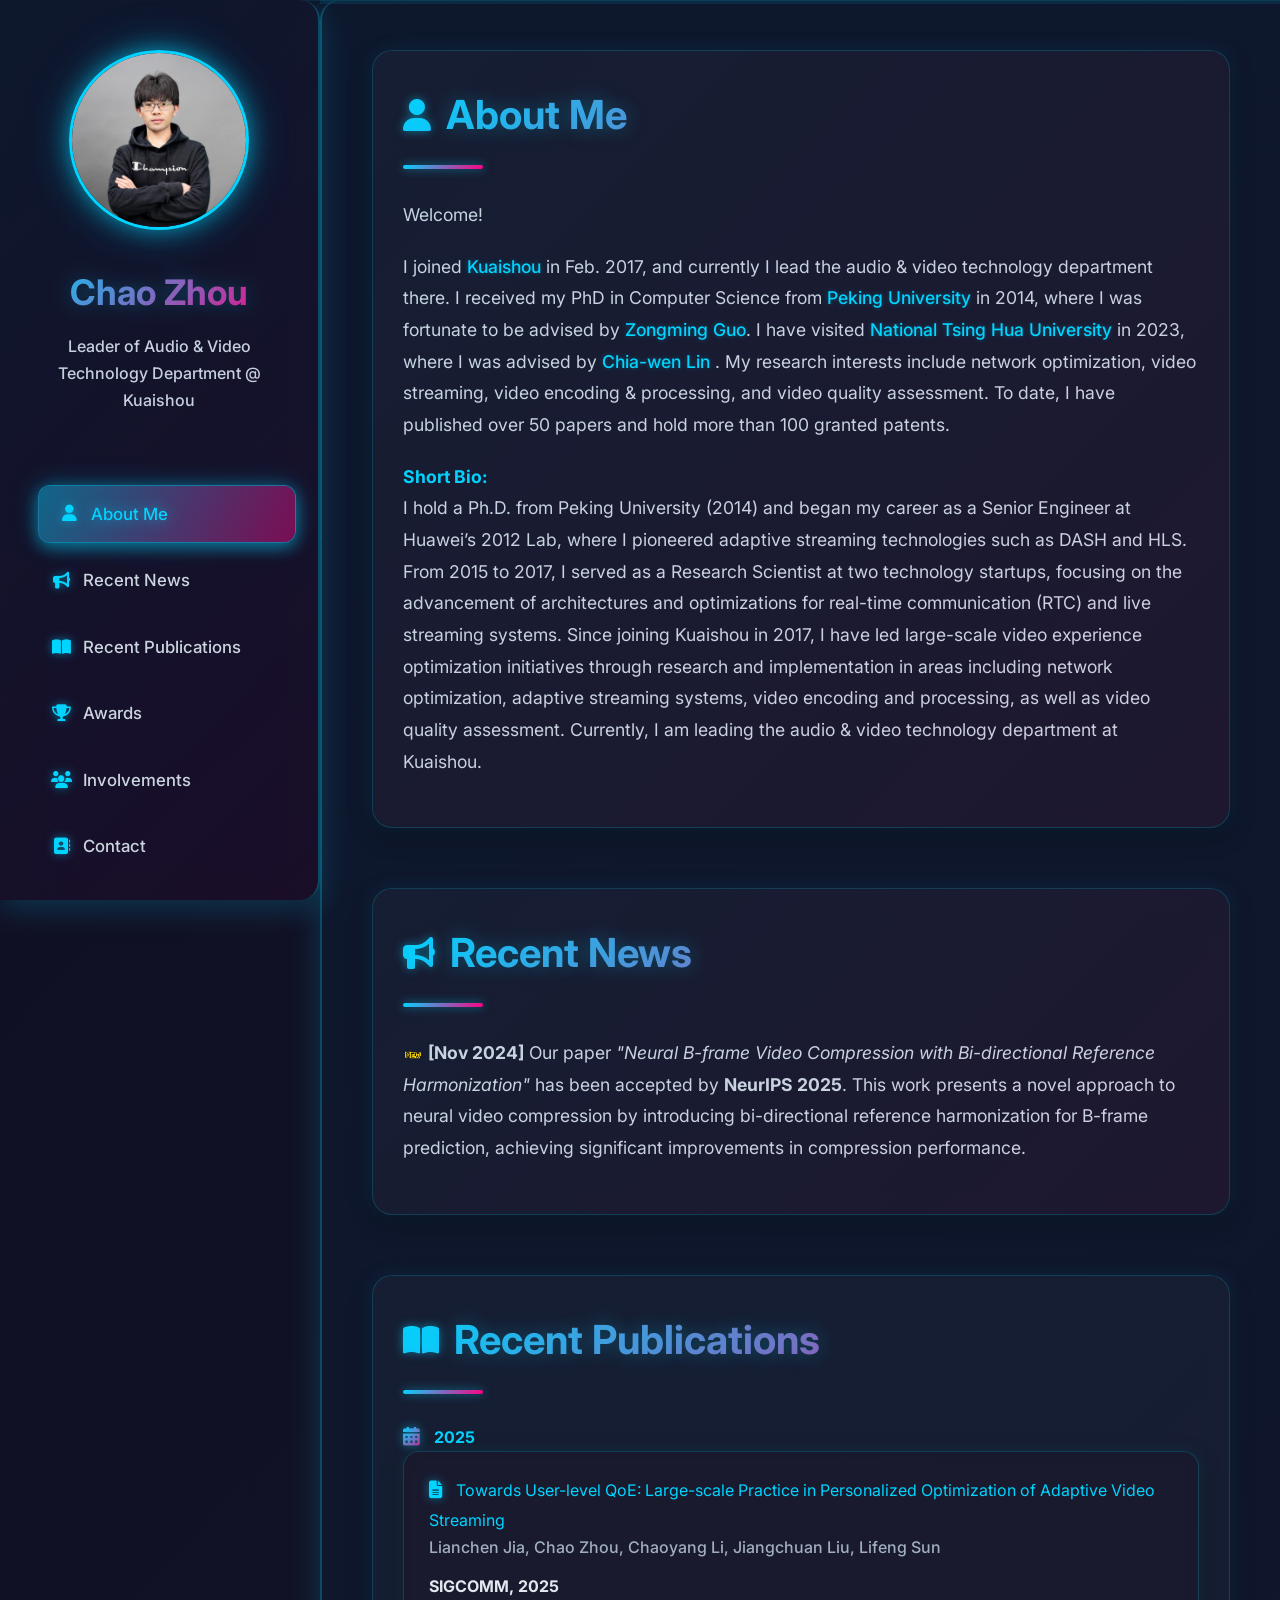
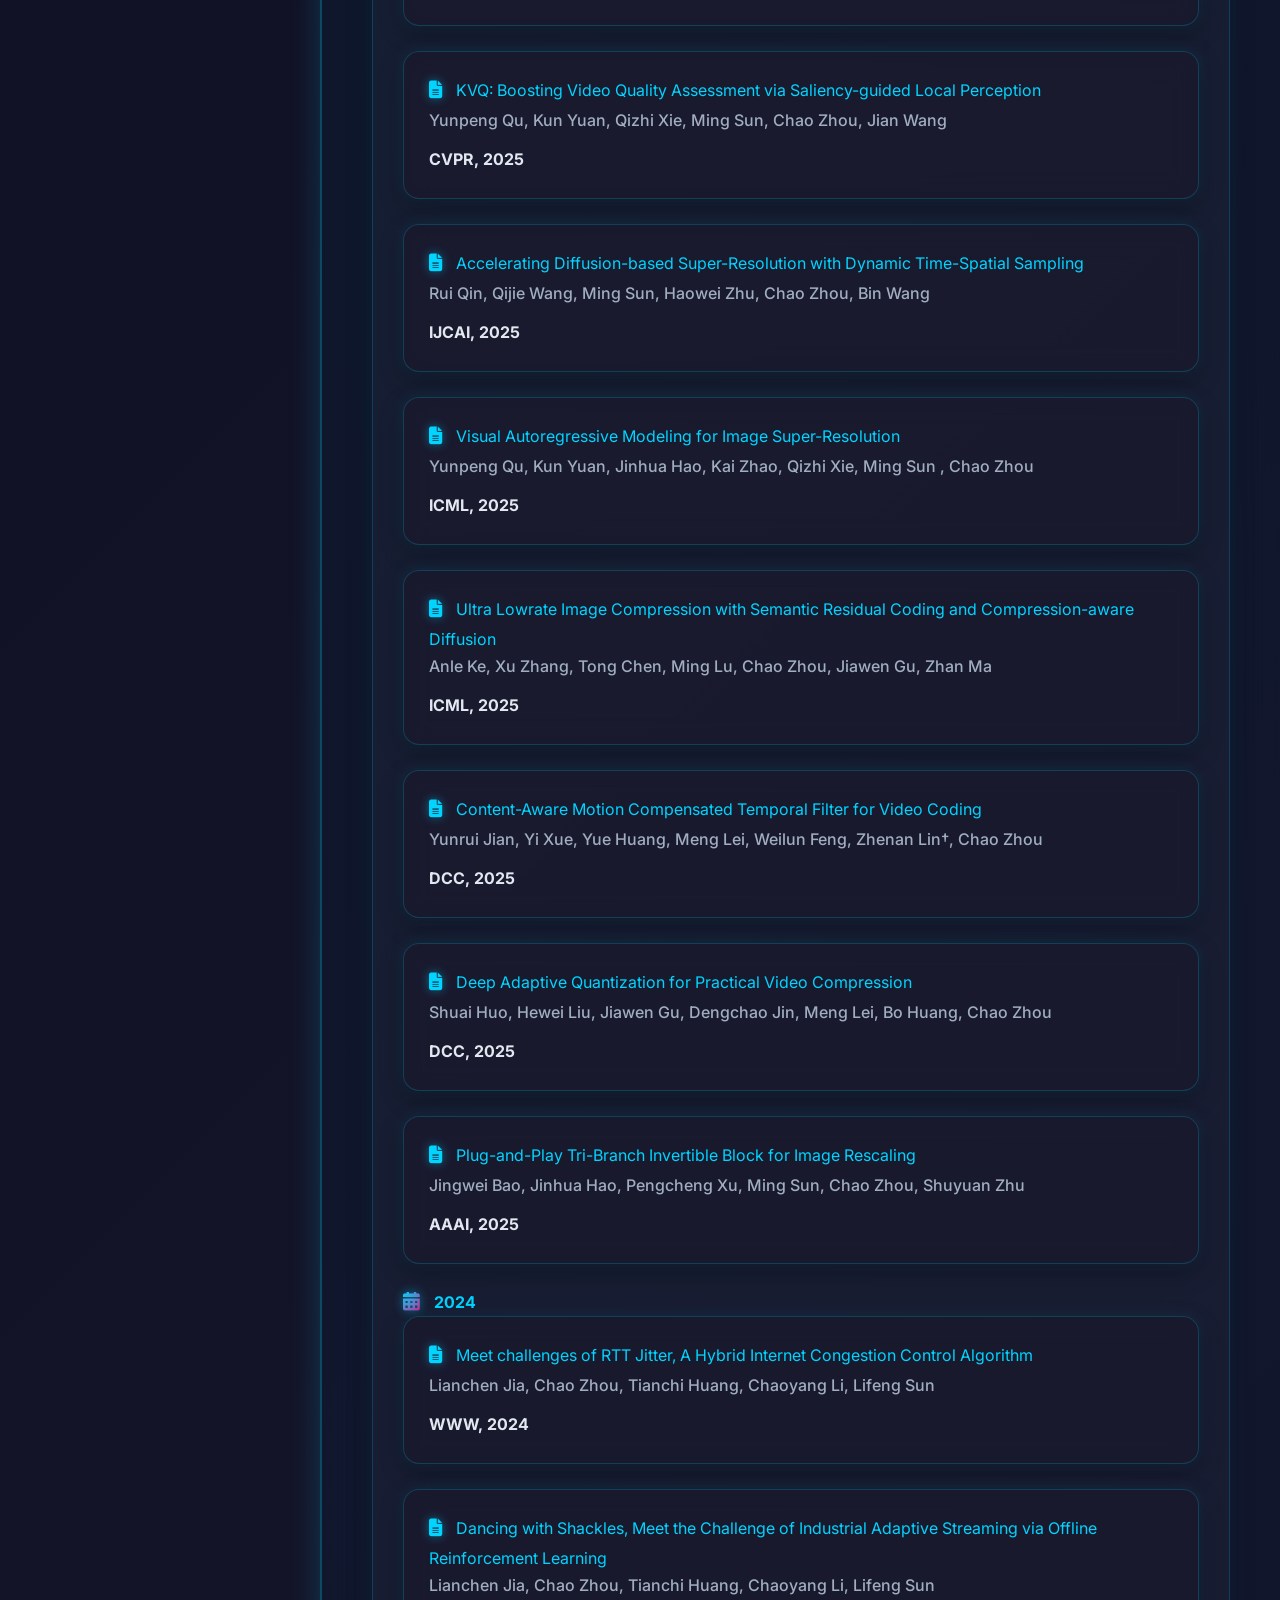
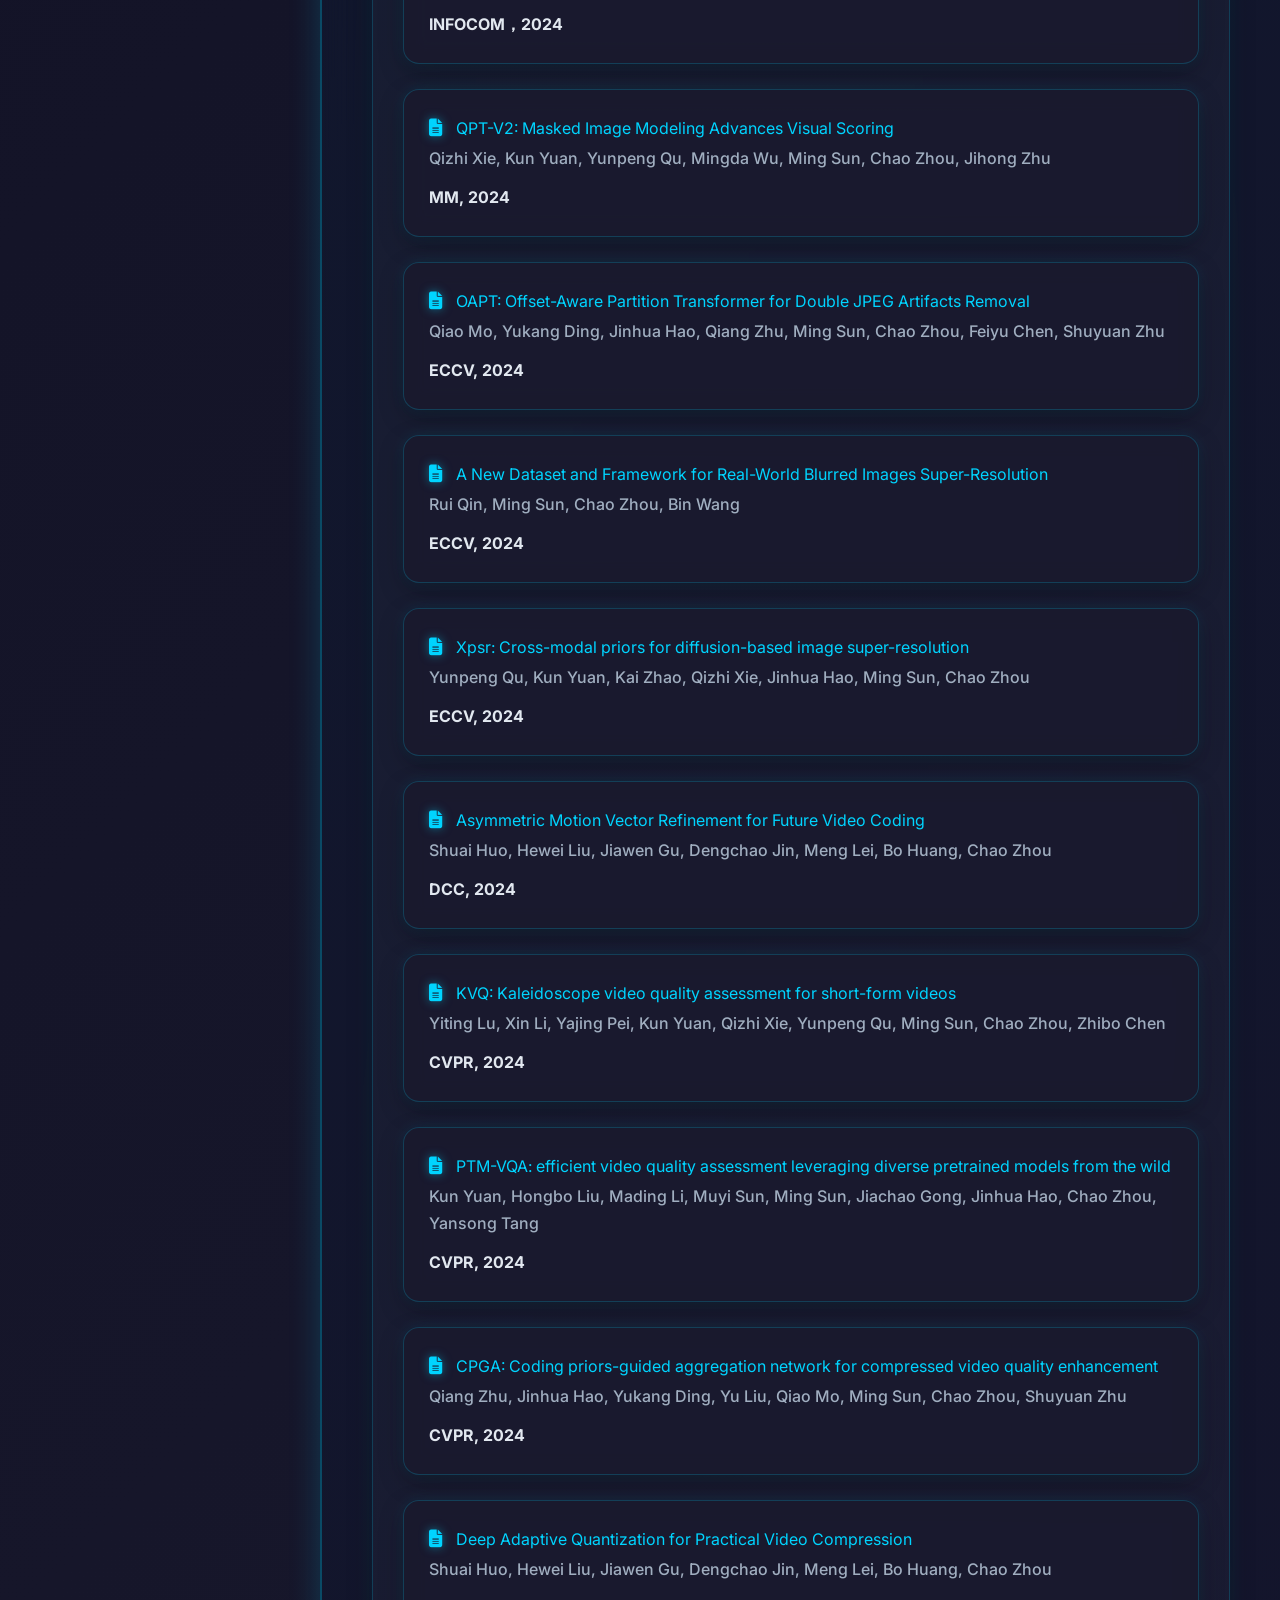
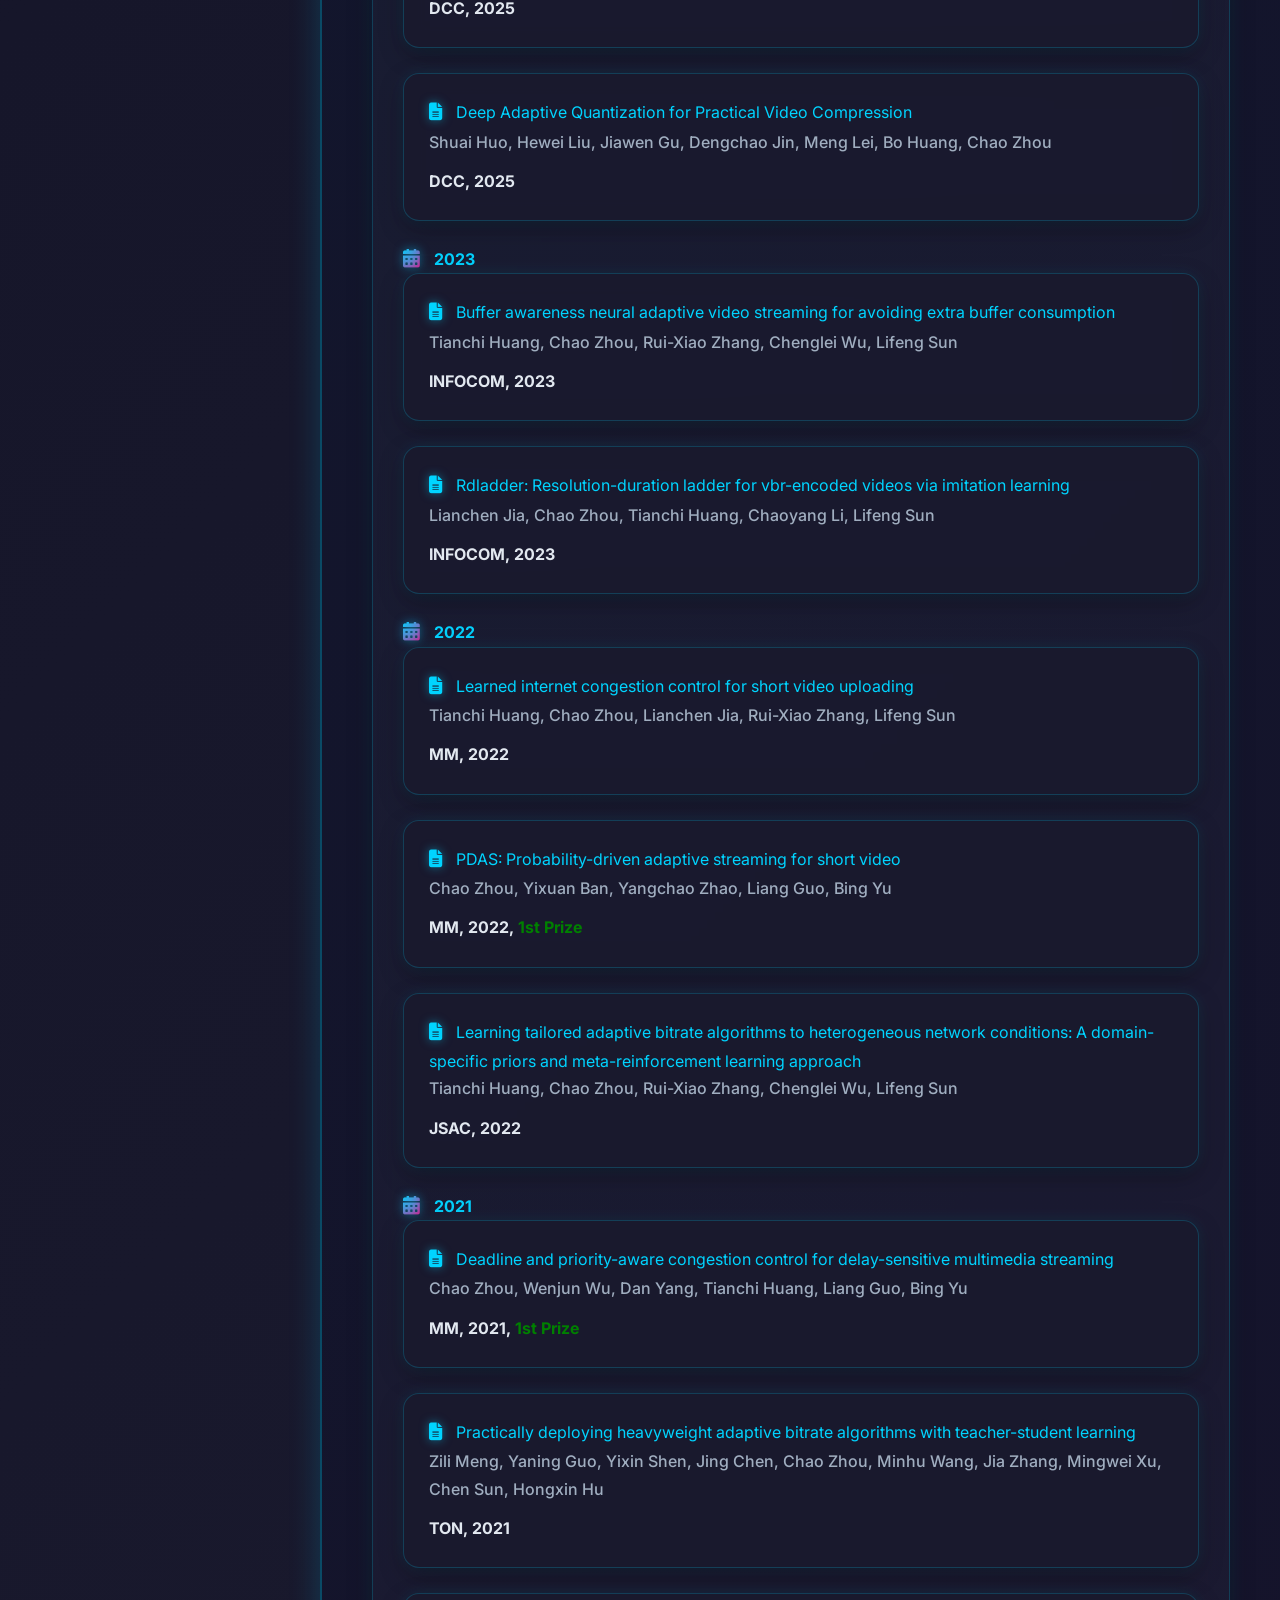
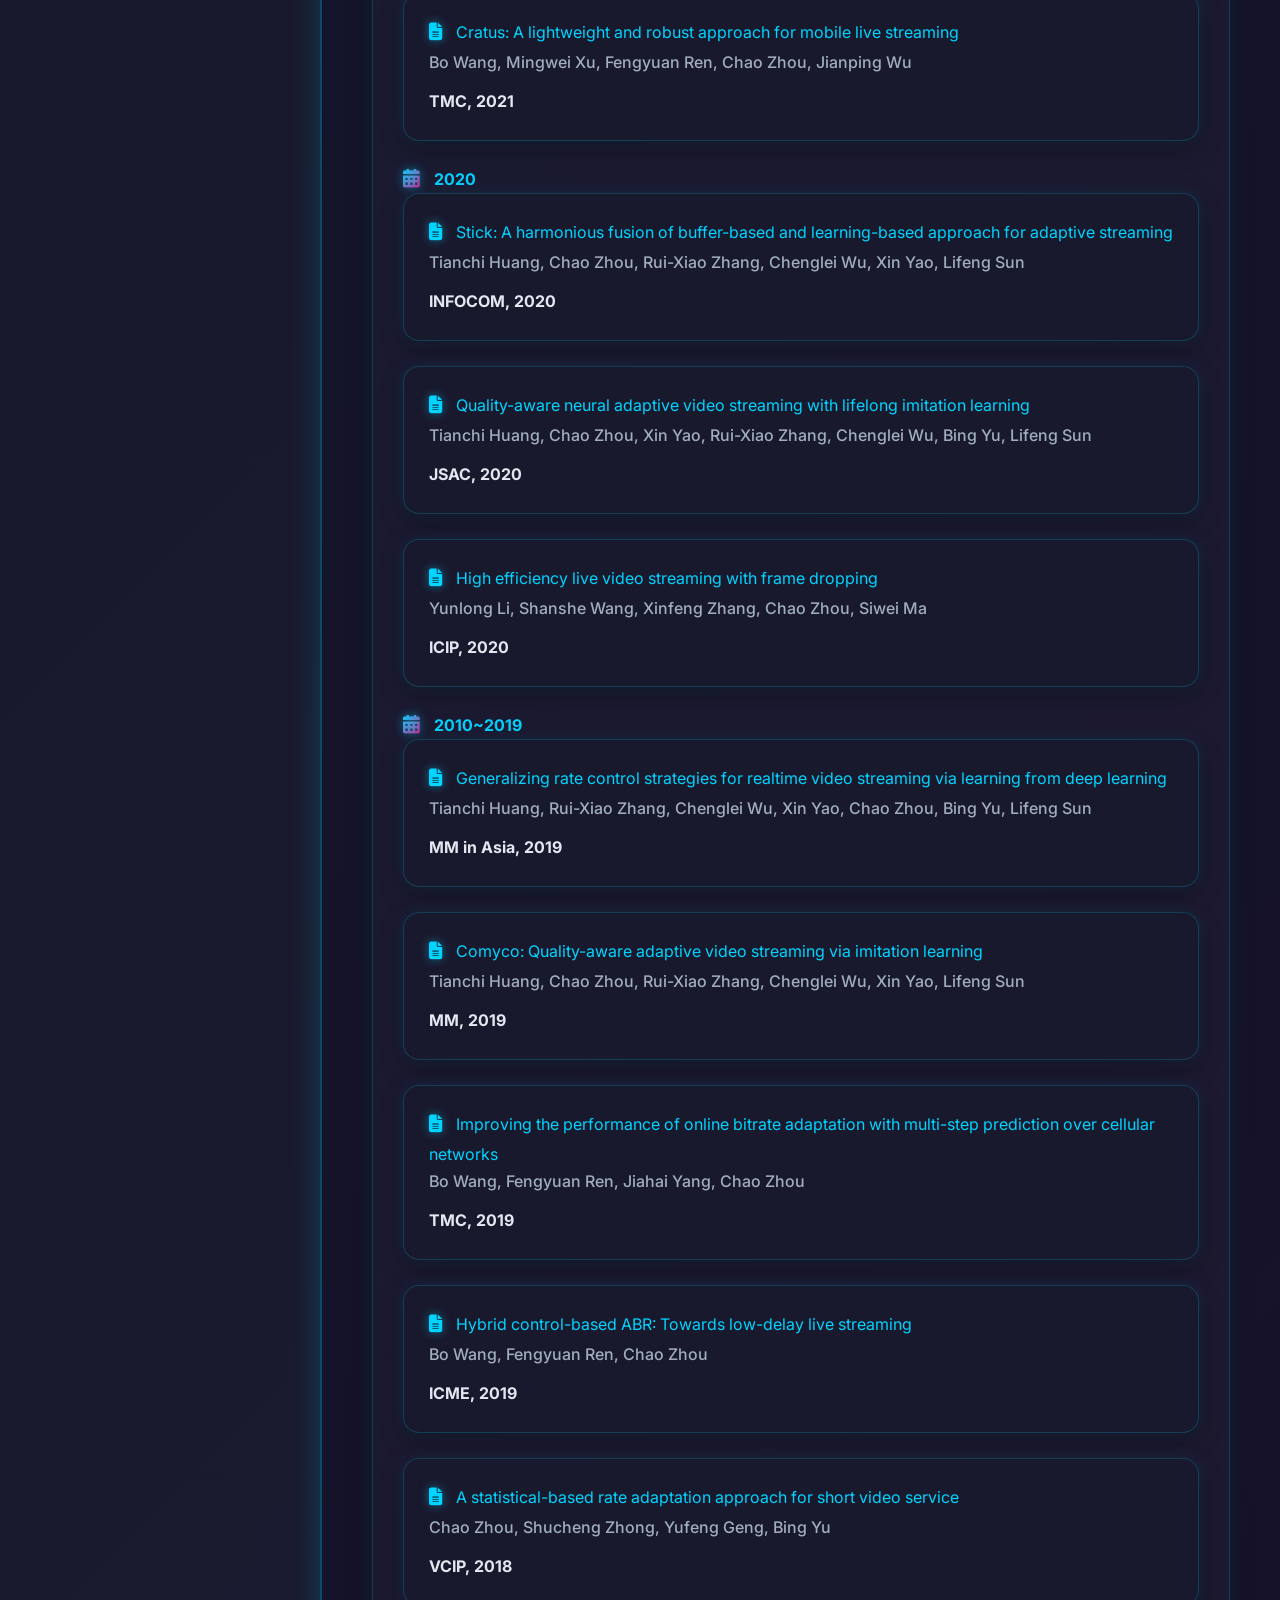
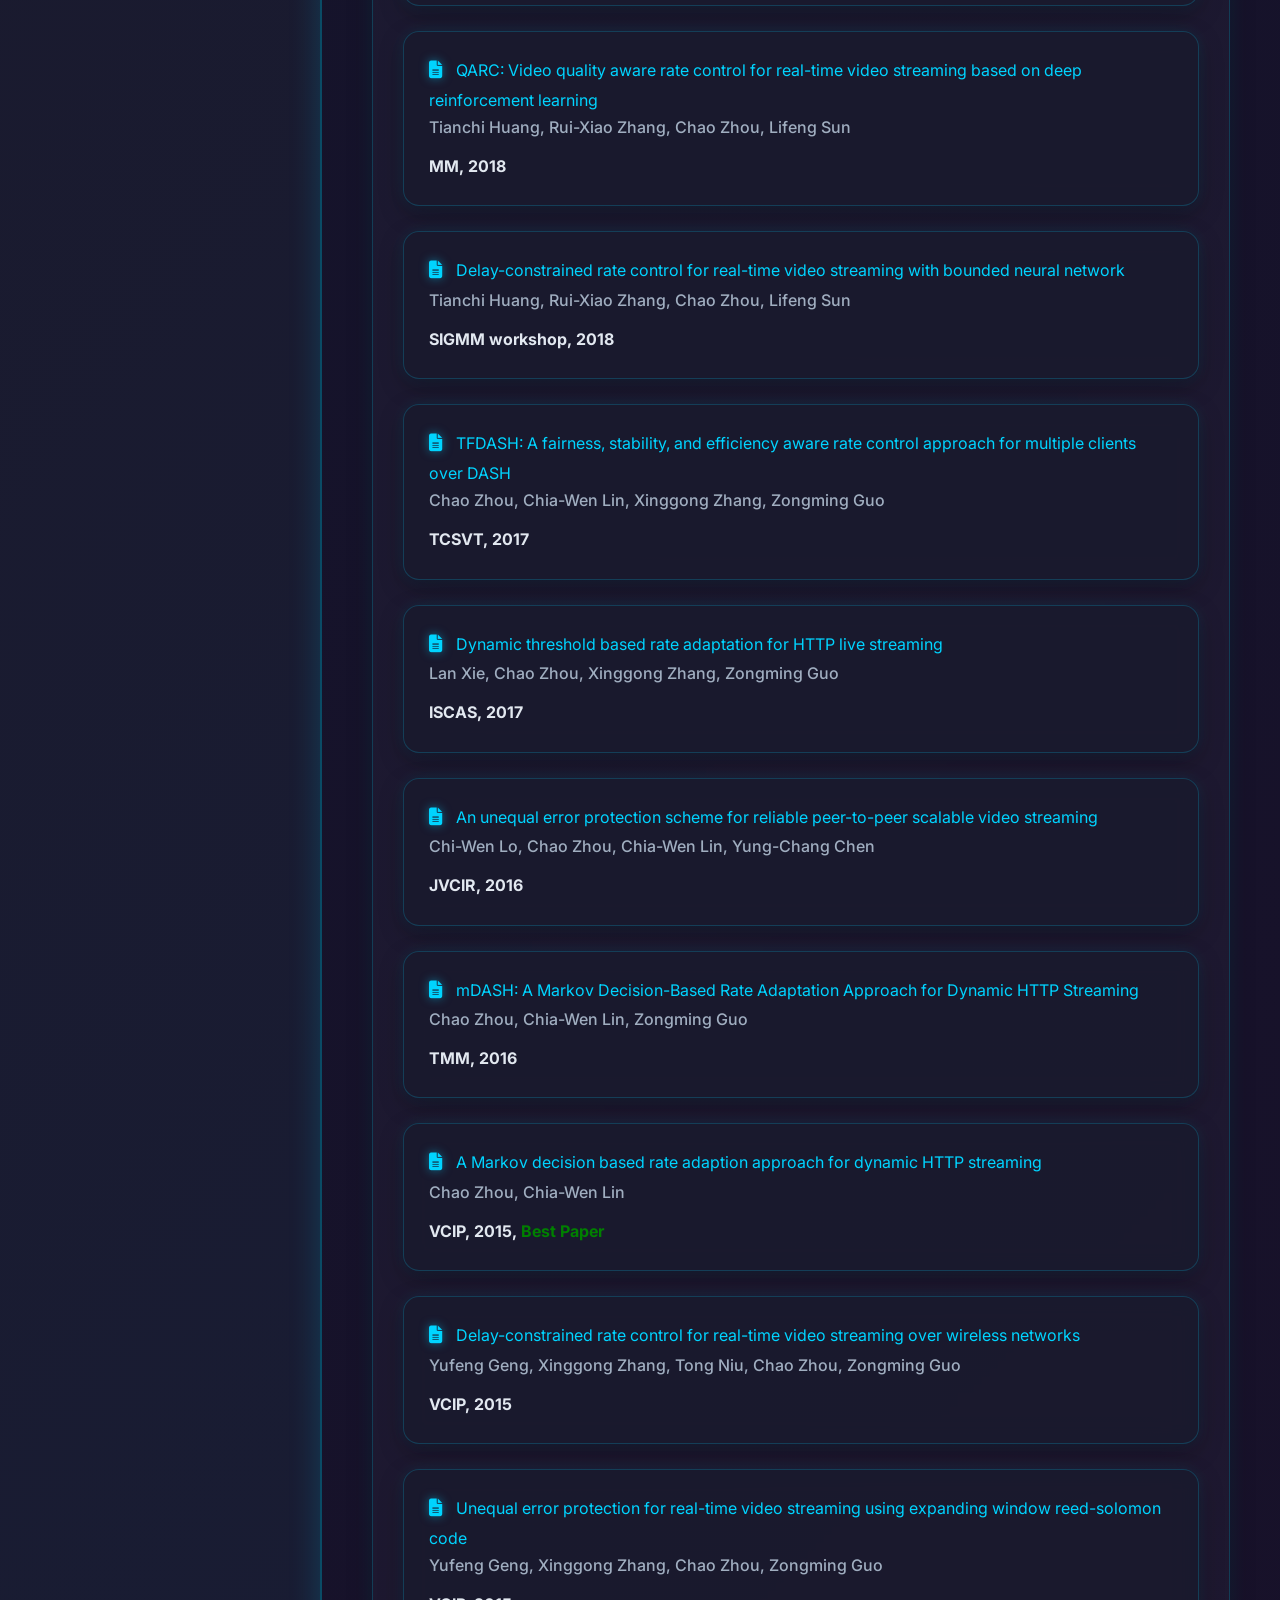
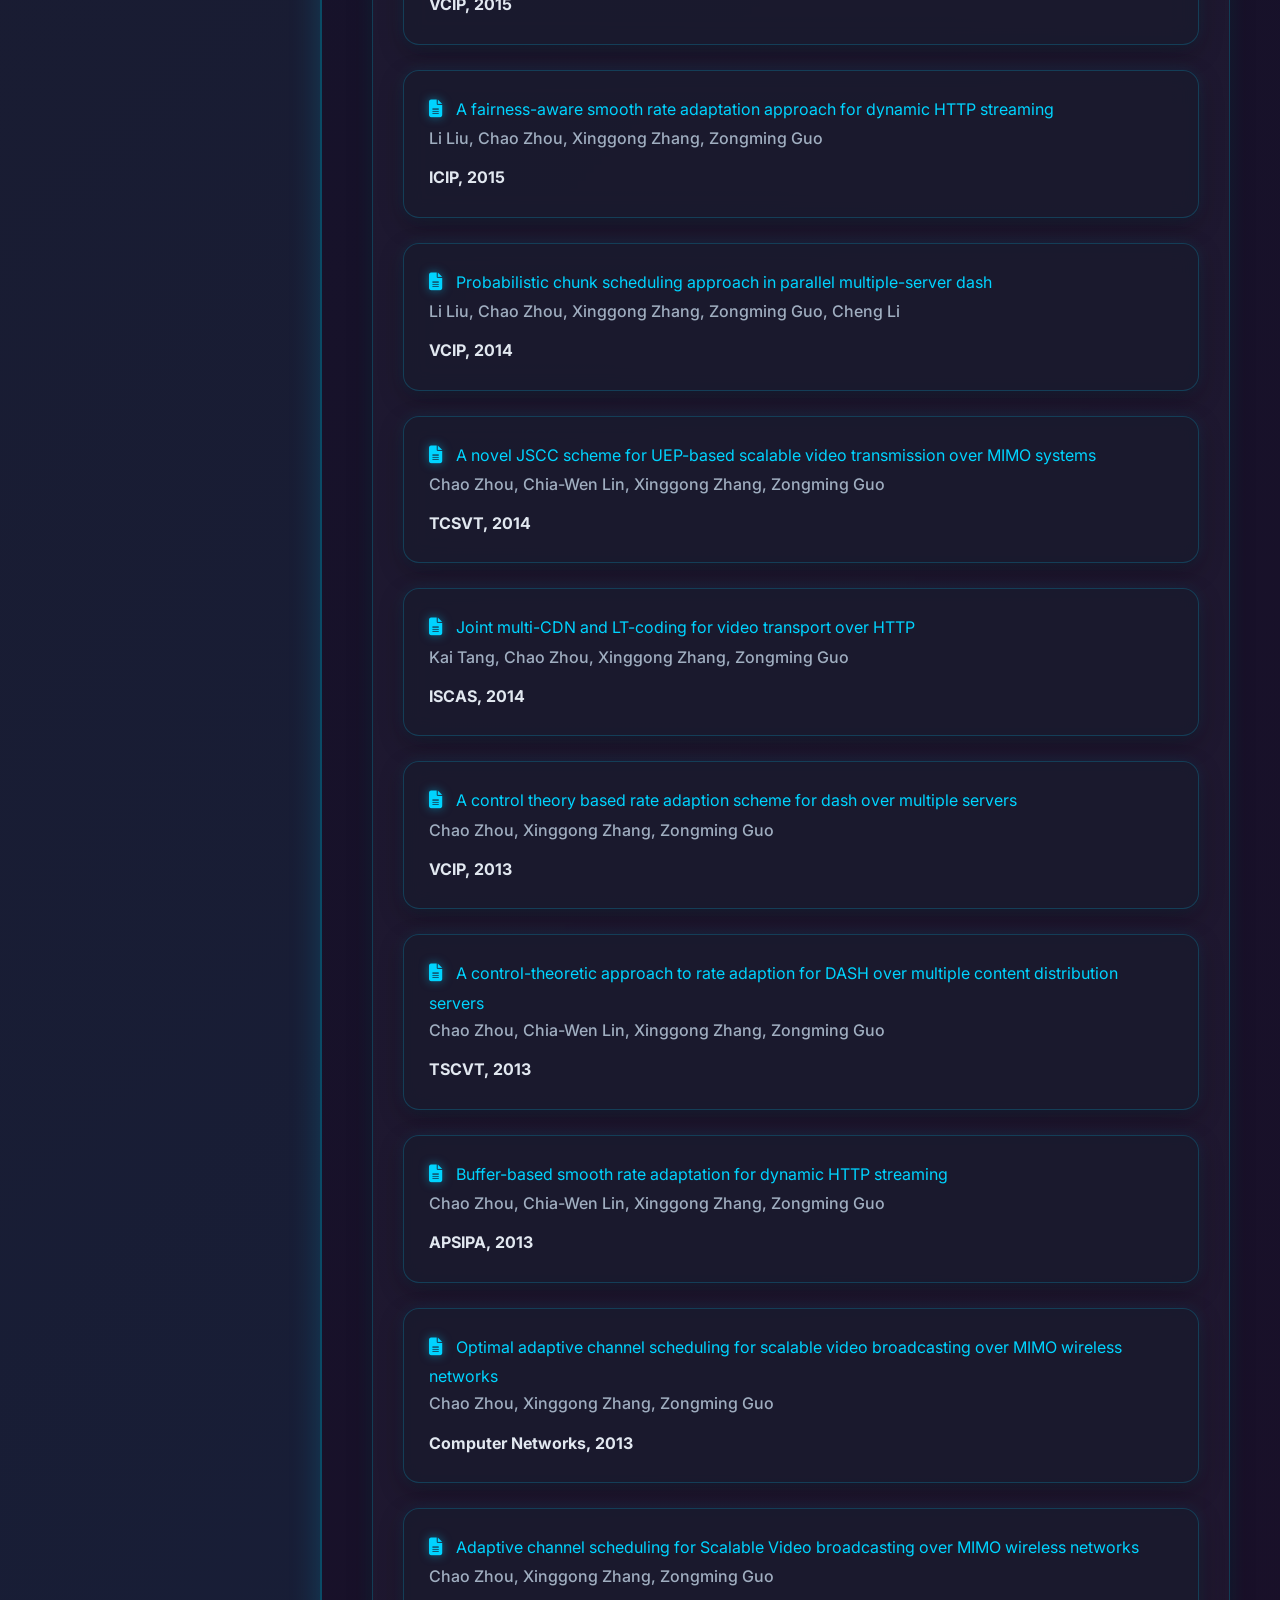
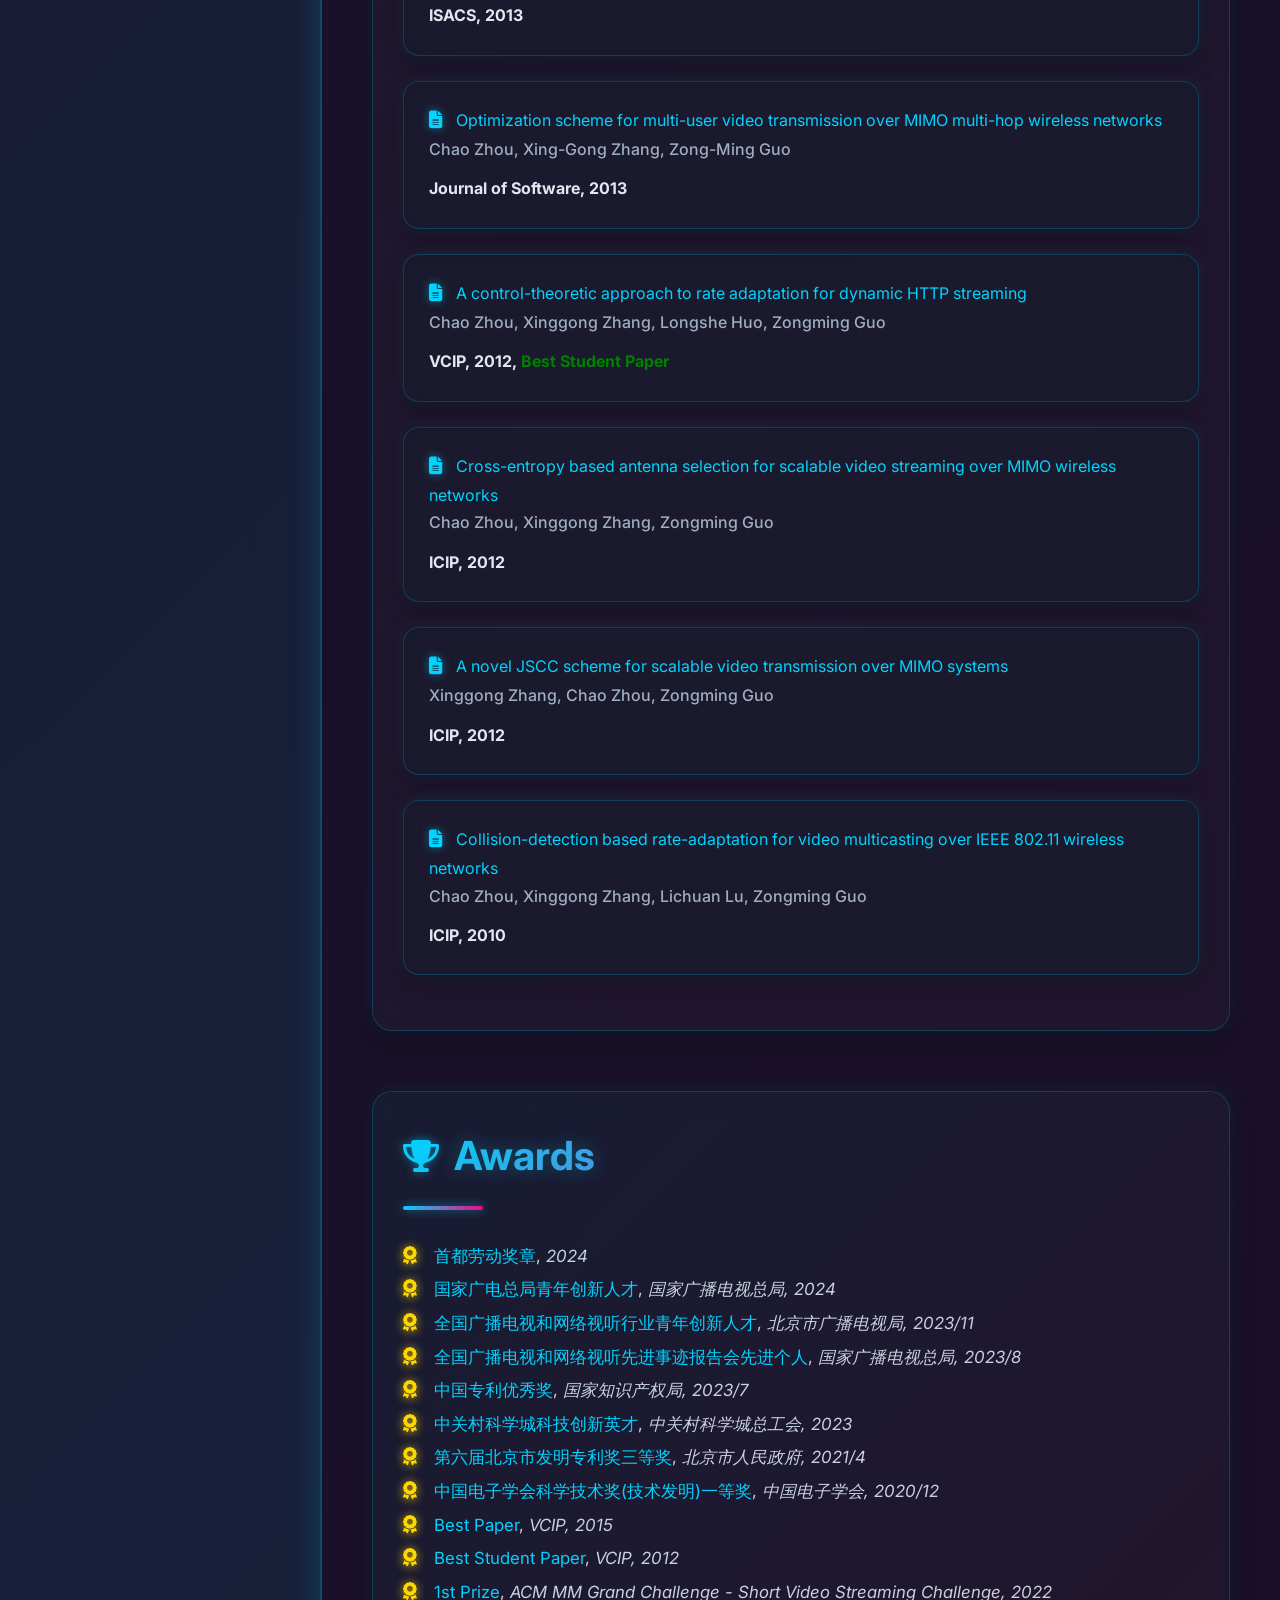
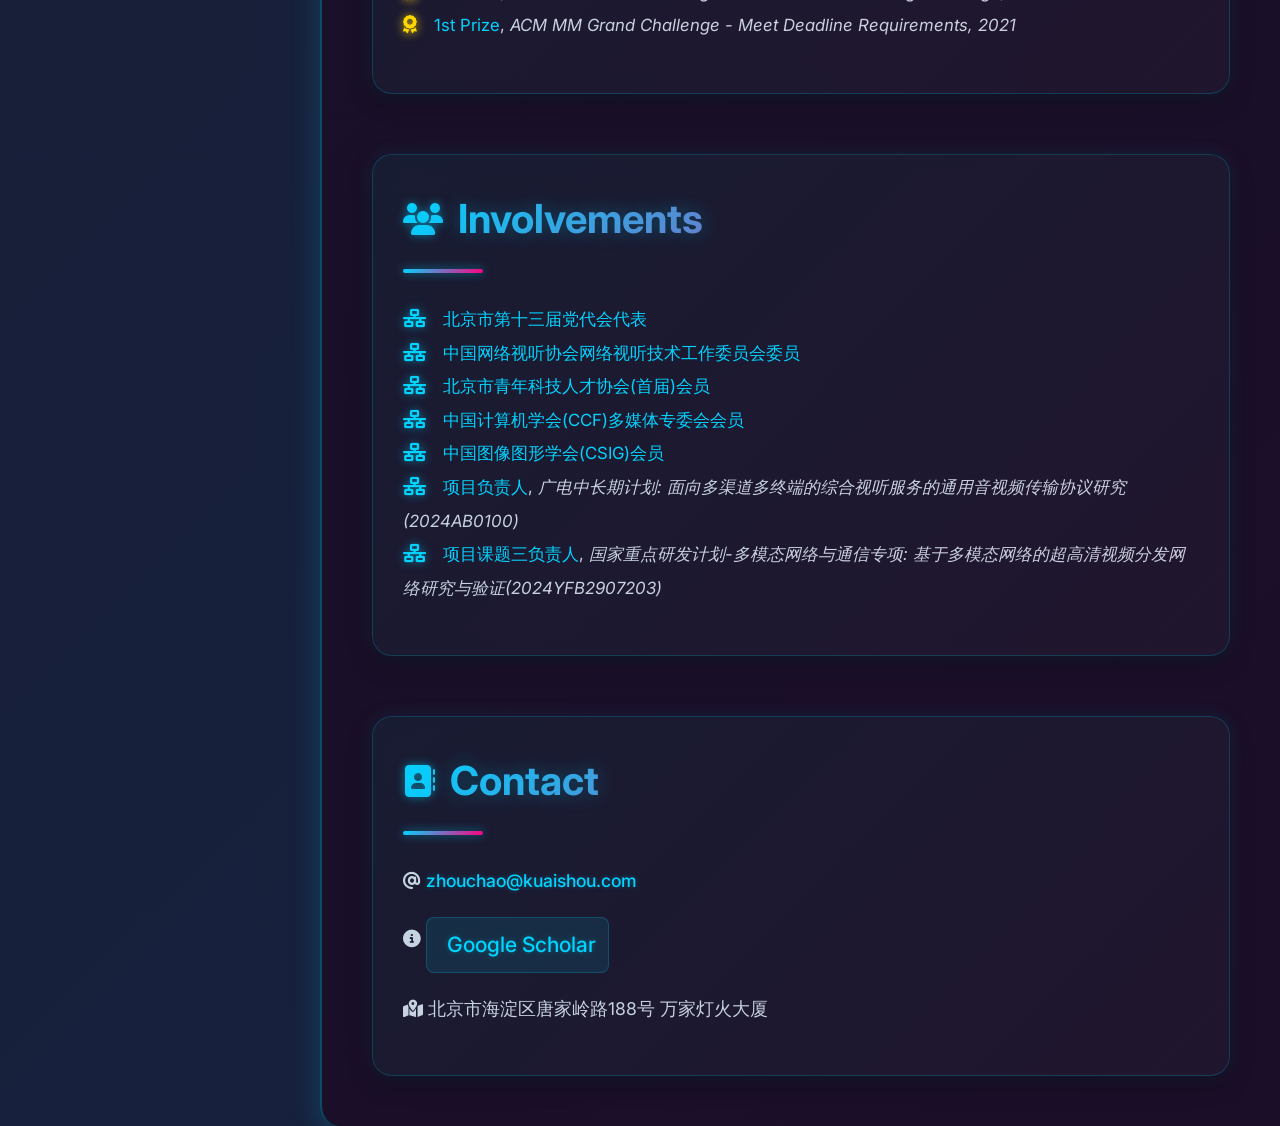
==== commit 635d84da: "Add private area with password protection (click avatar to access)" ====
--- a/index.html
+++ b/index.html
@@ -22,7 +22,7 @@
     <div class="container">
         <aside class="sidebar">
             <div class="profile">
-                <img src="zhouchao.png" alt="个人头像" class="profile-img">
+                <a href="private.html" title=""><img src="zhouchao.png" alt="个人头像" class="profile-img"></a>
                 <h1>Chao Zhou</h1>
                 <p>Leader of Audio & Video Technology Department @ Kuaishou</p>
                 <!--
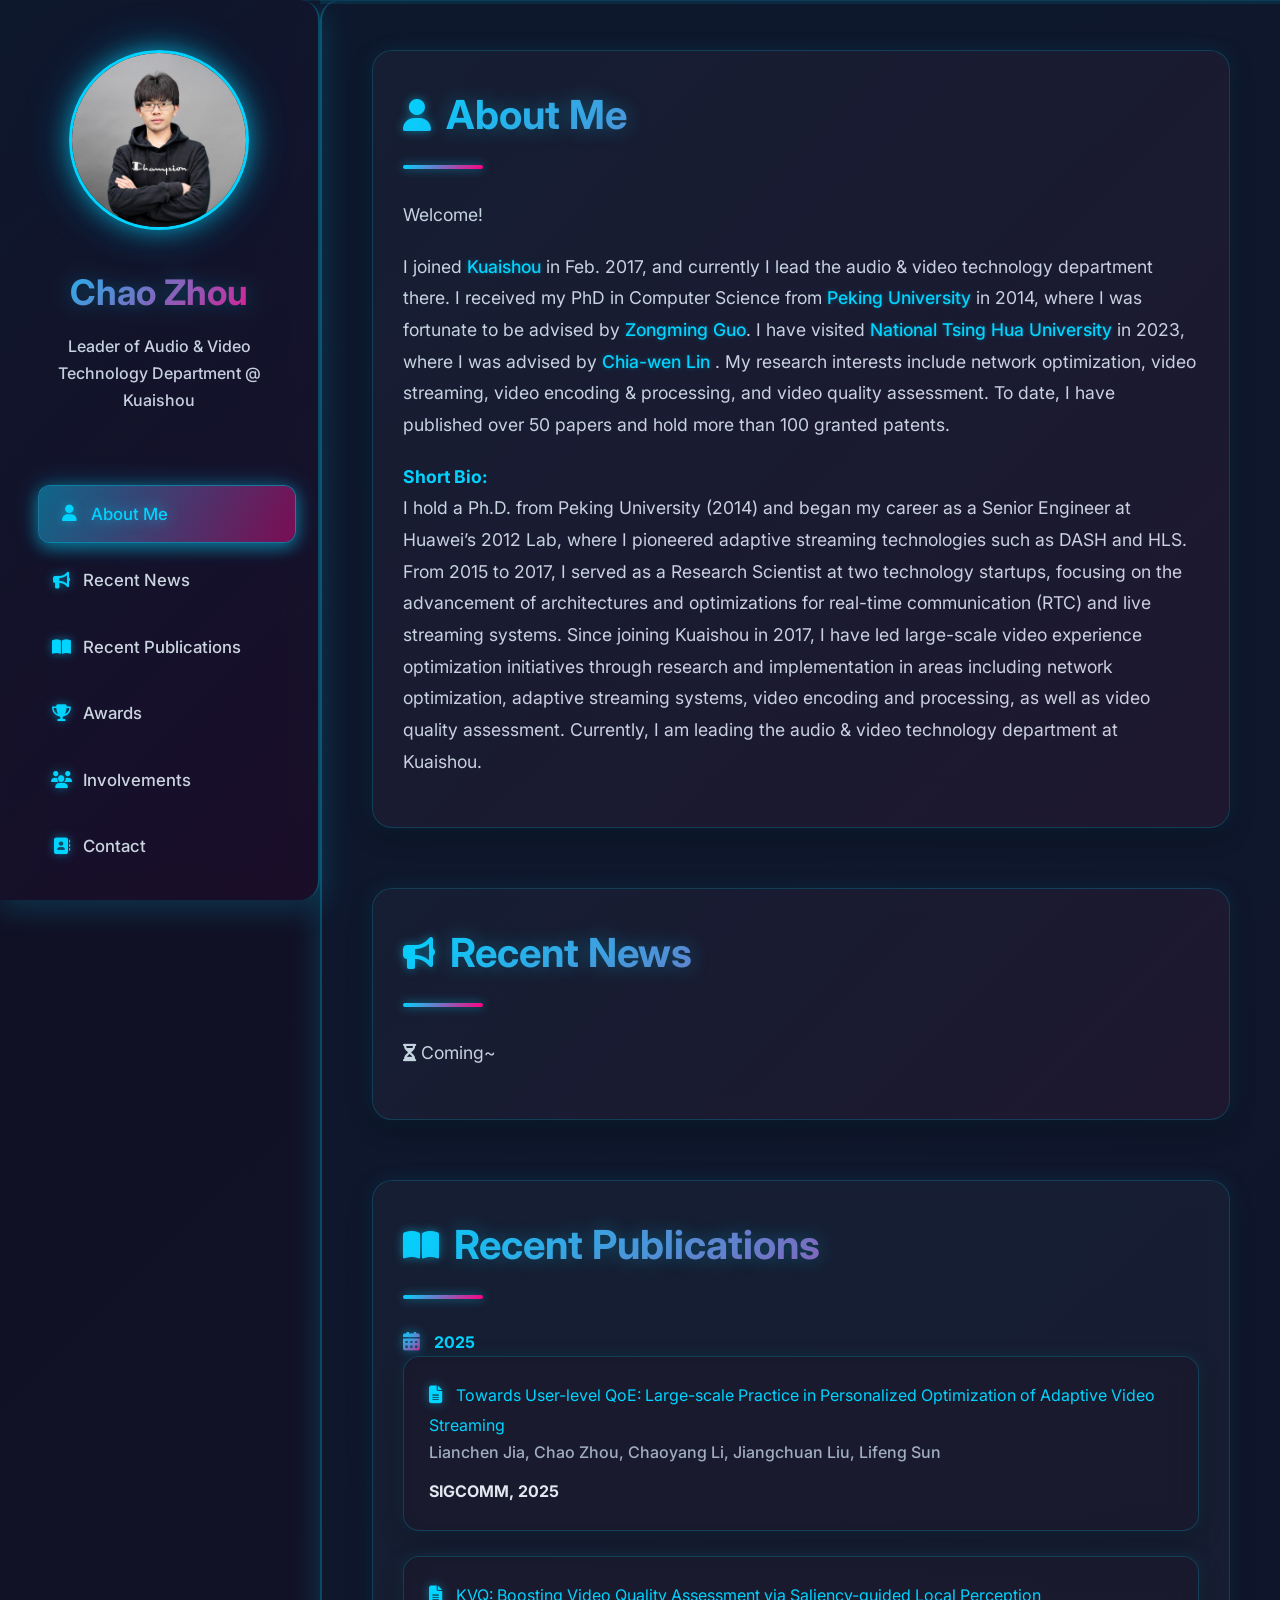
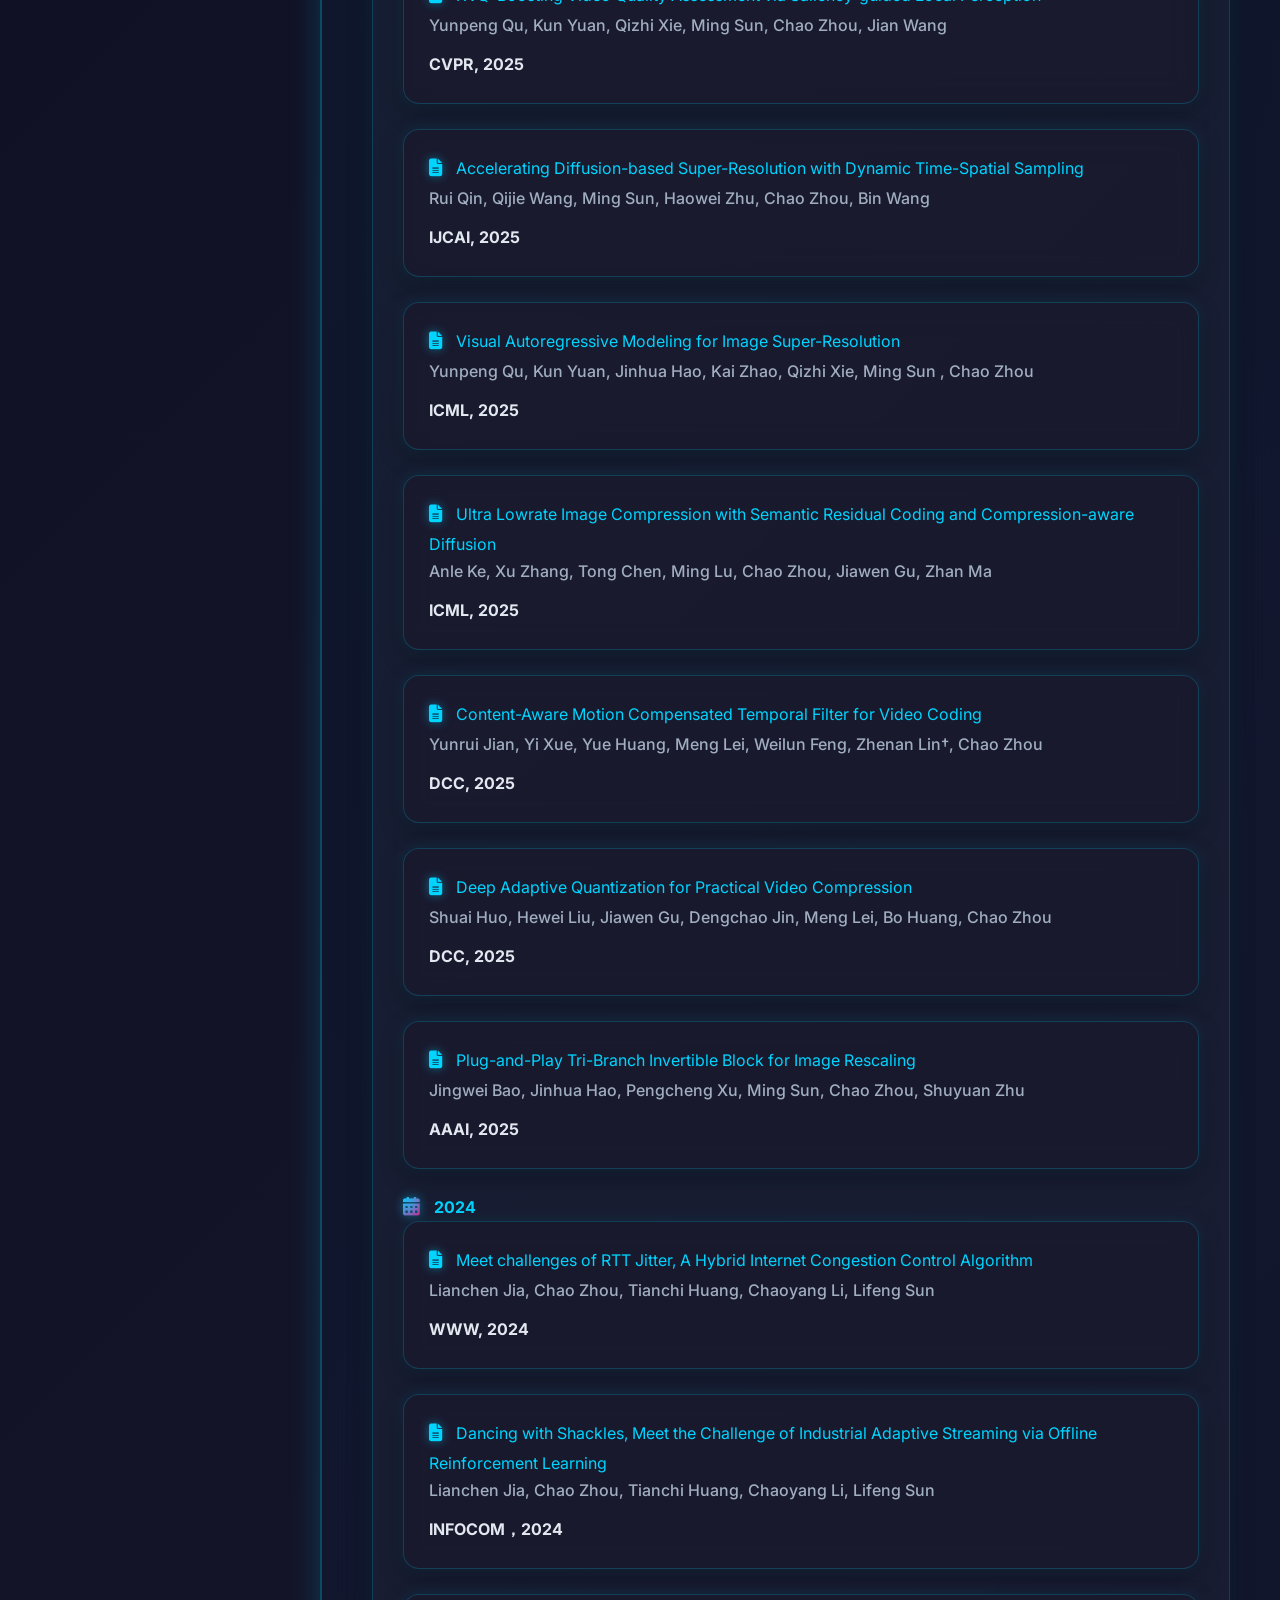
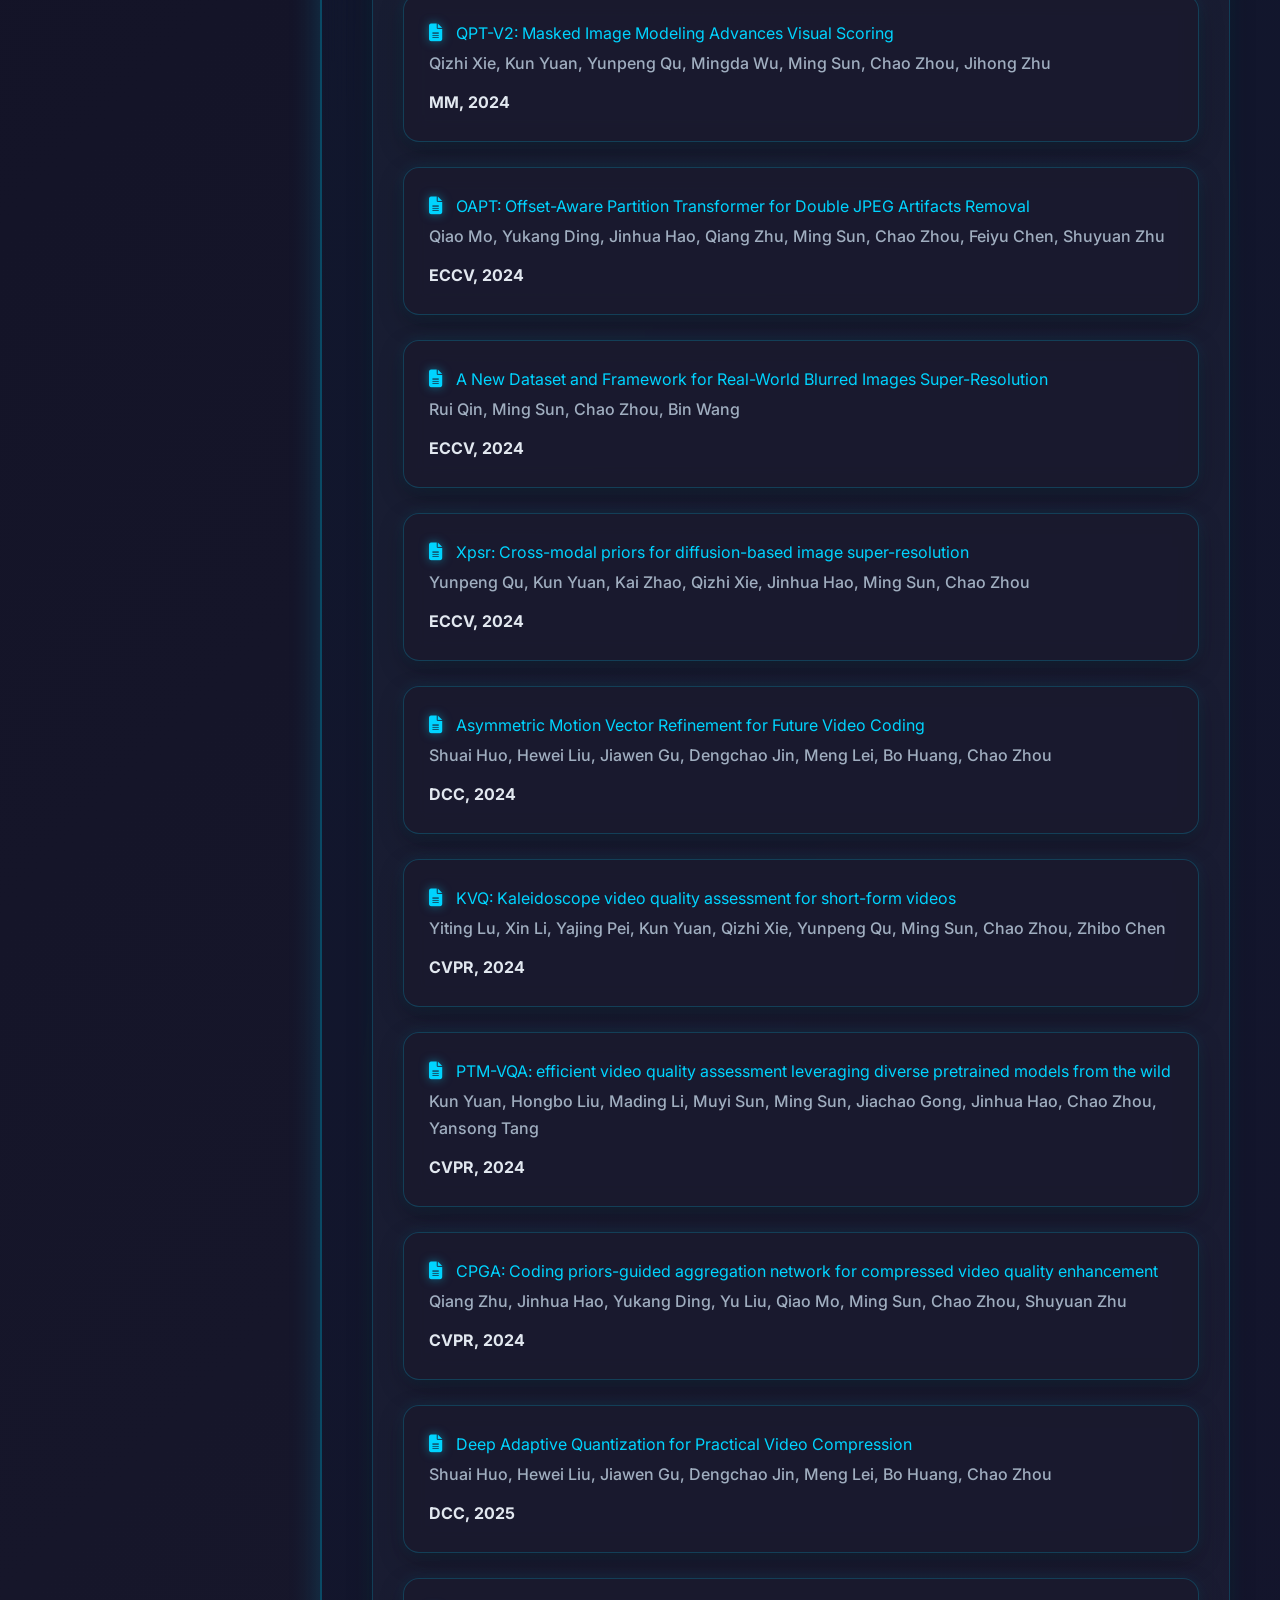
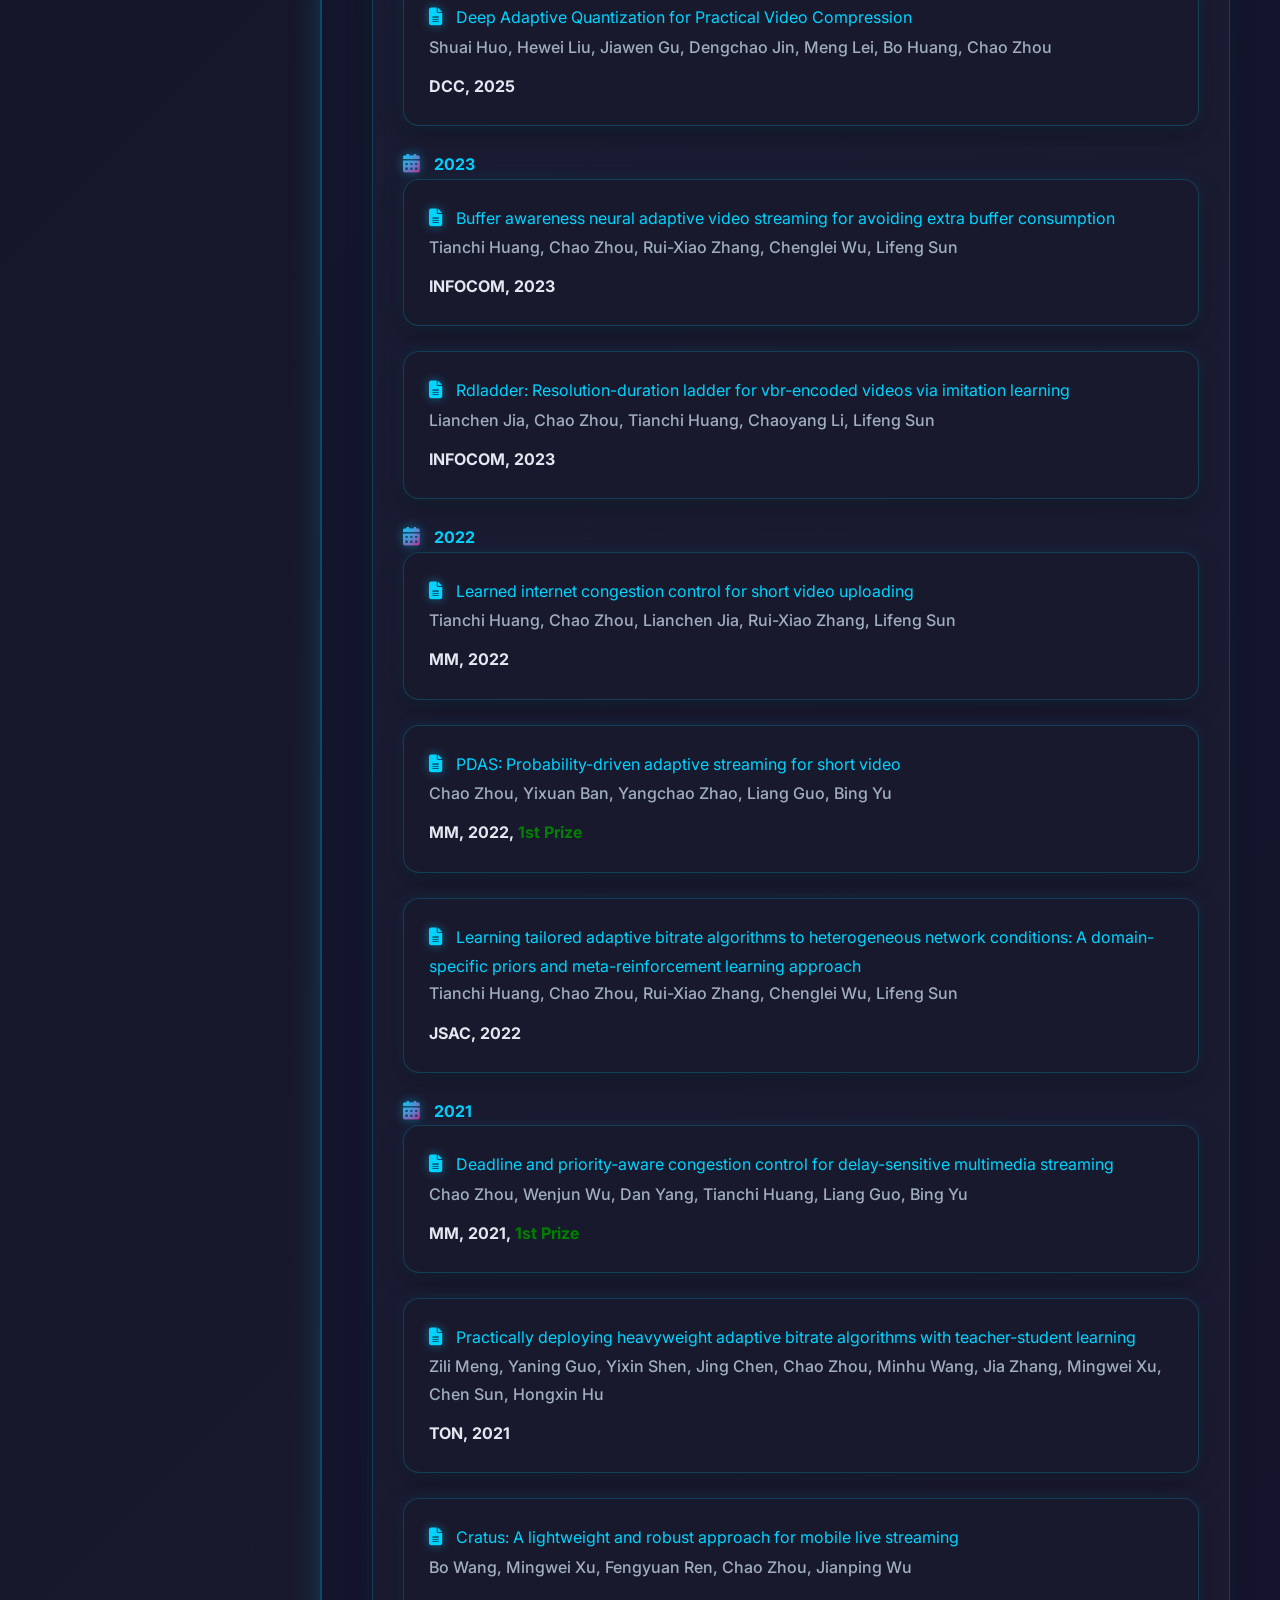
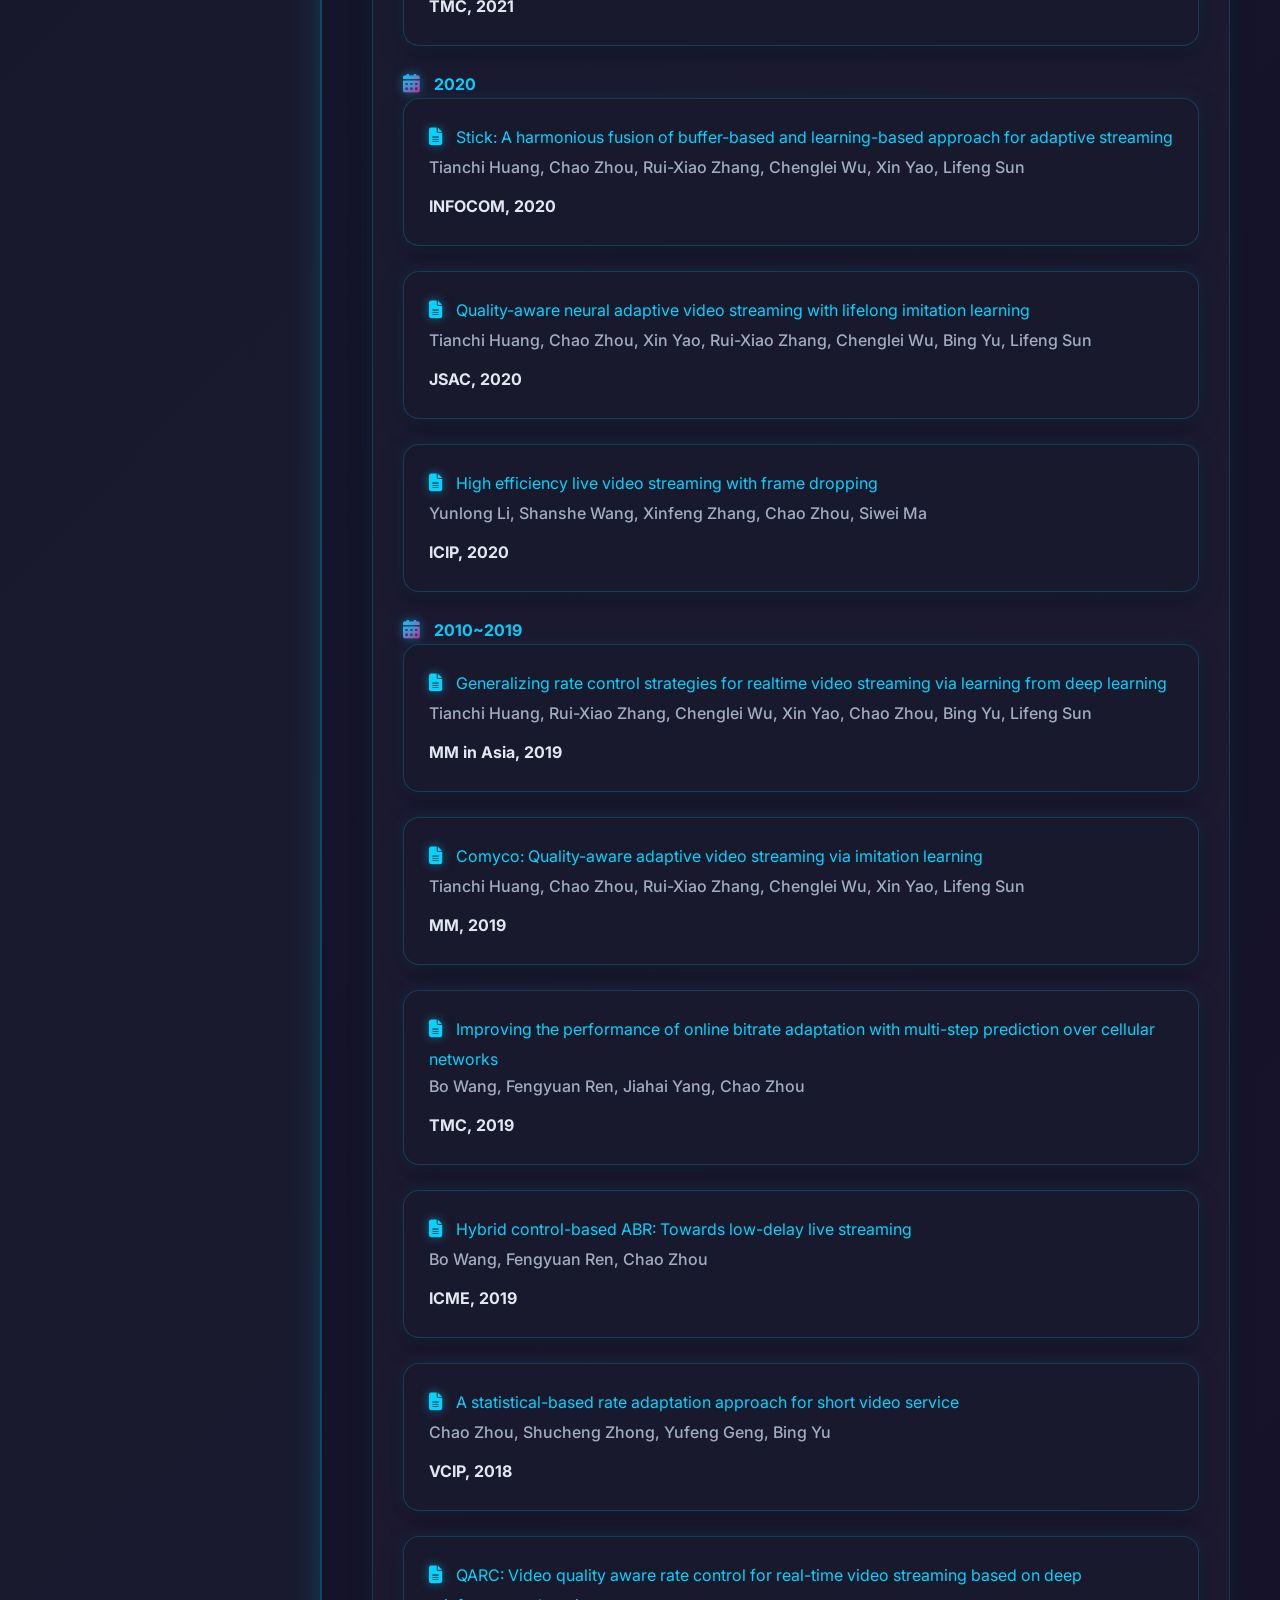
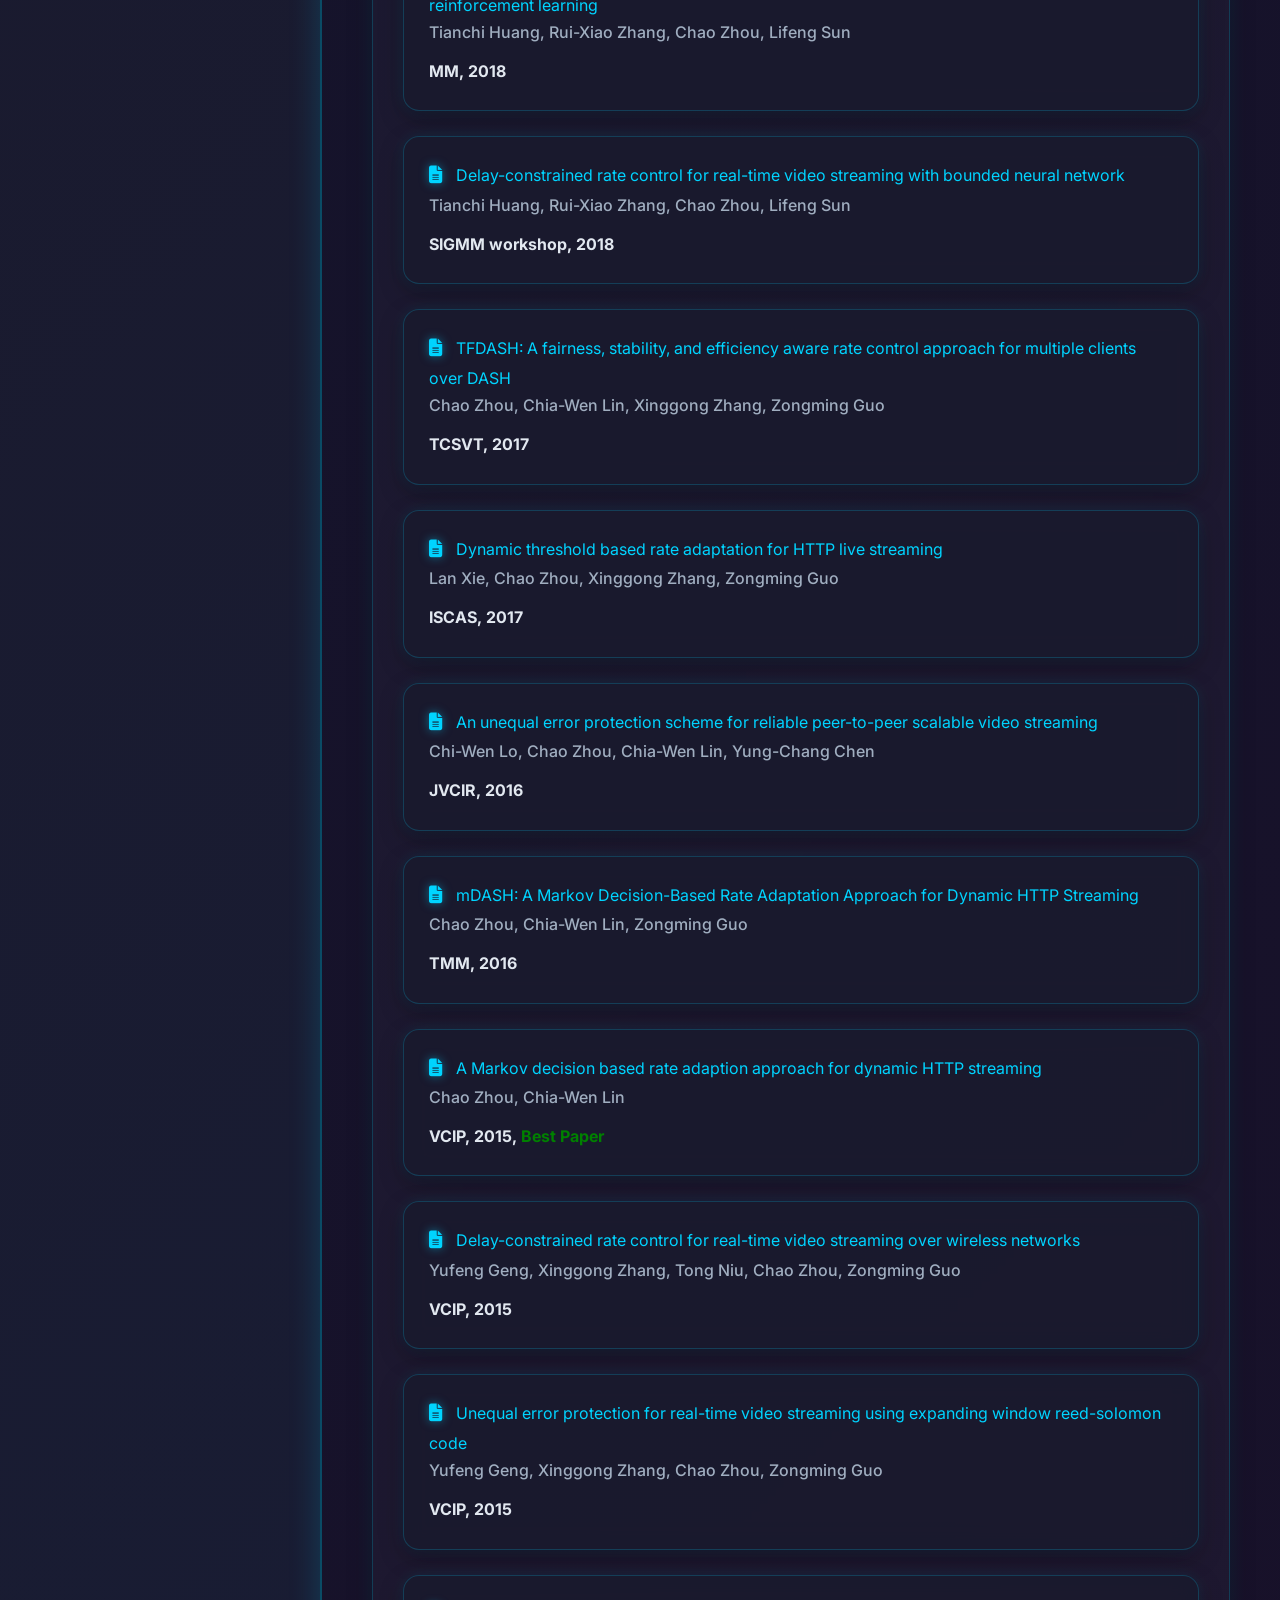
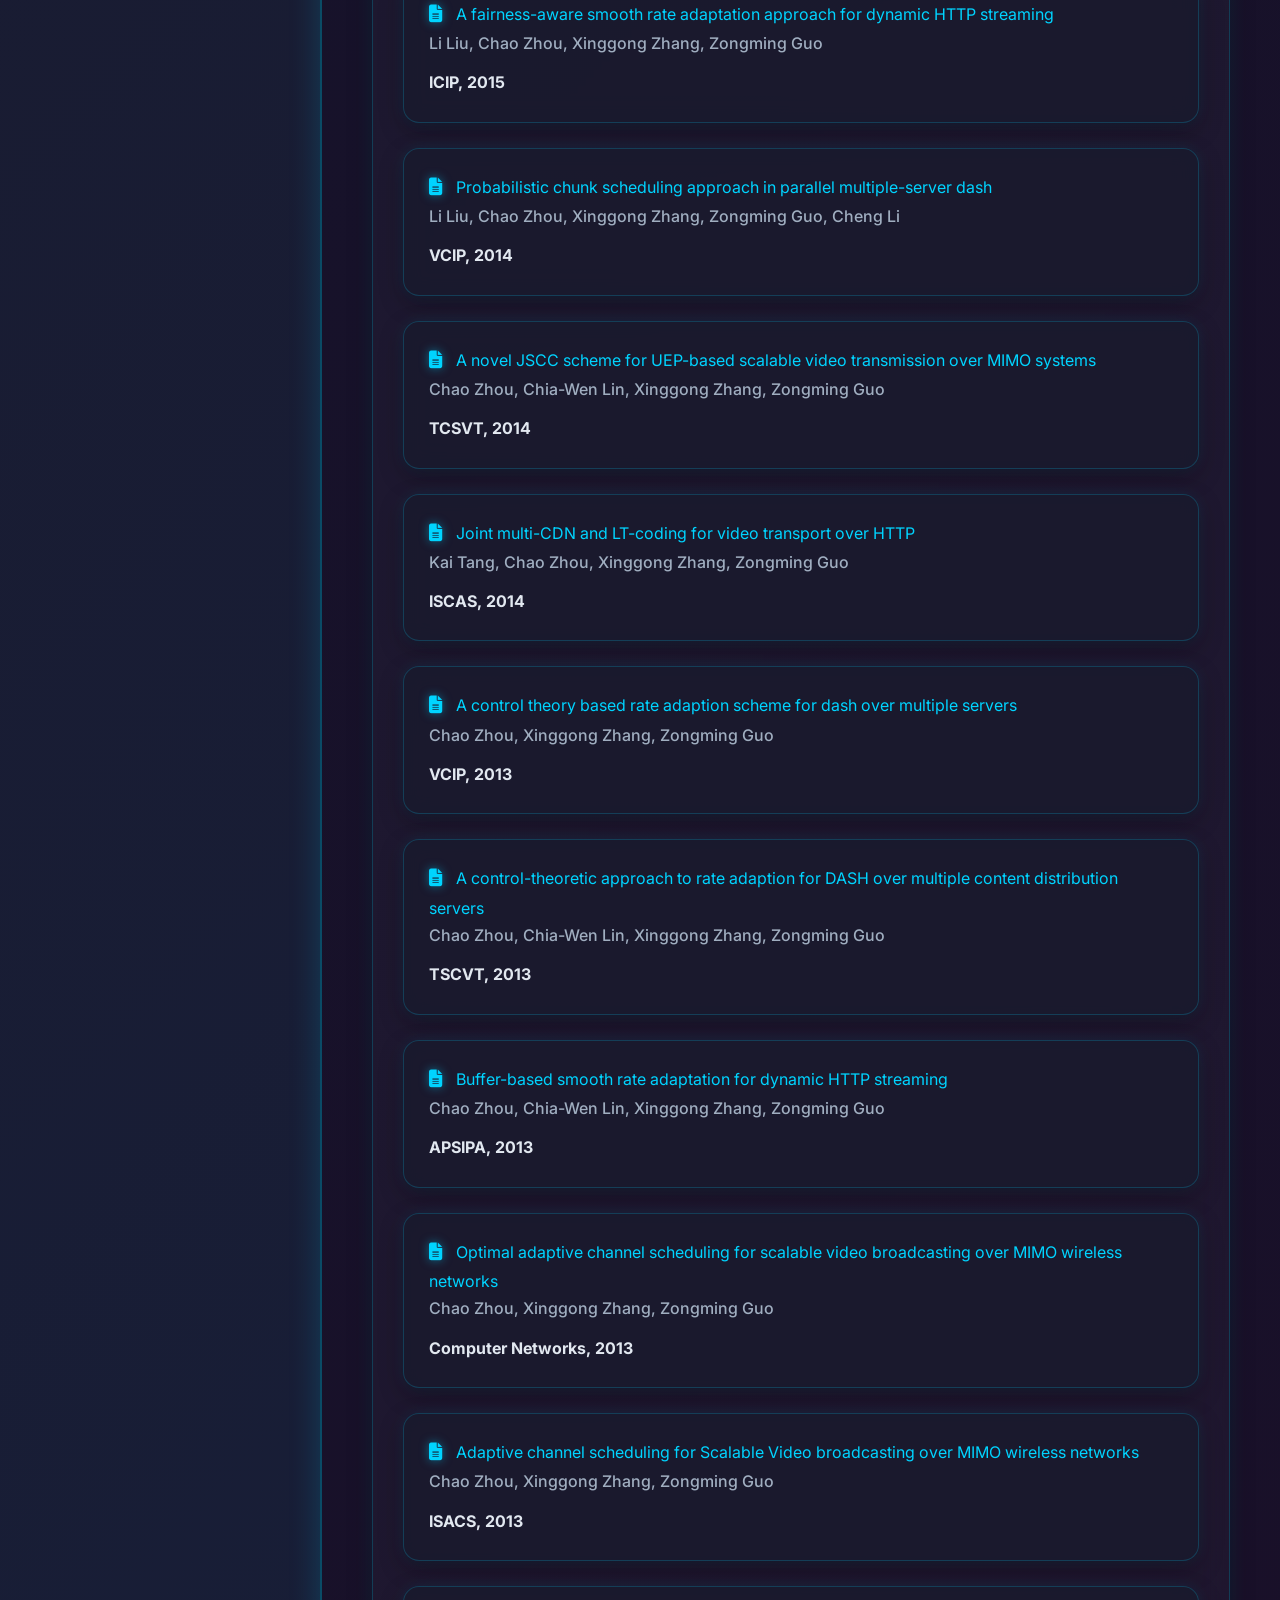
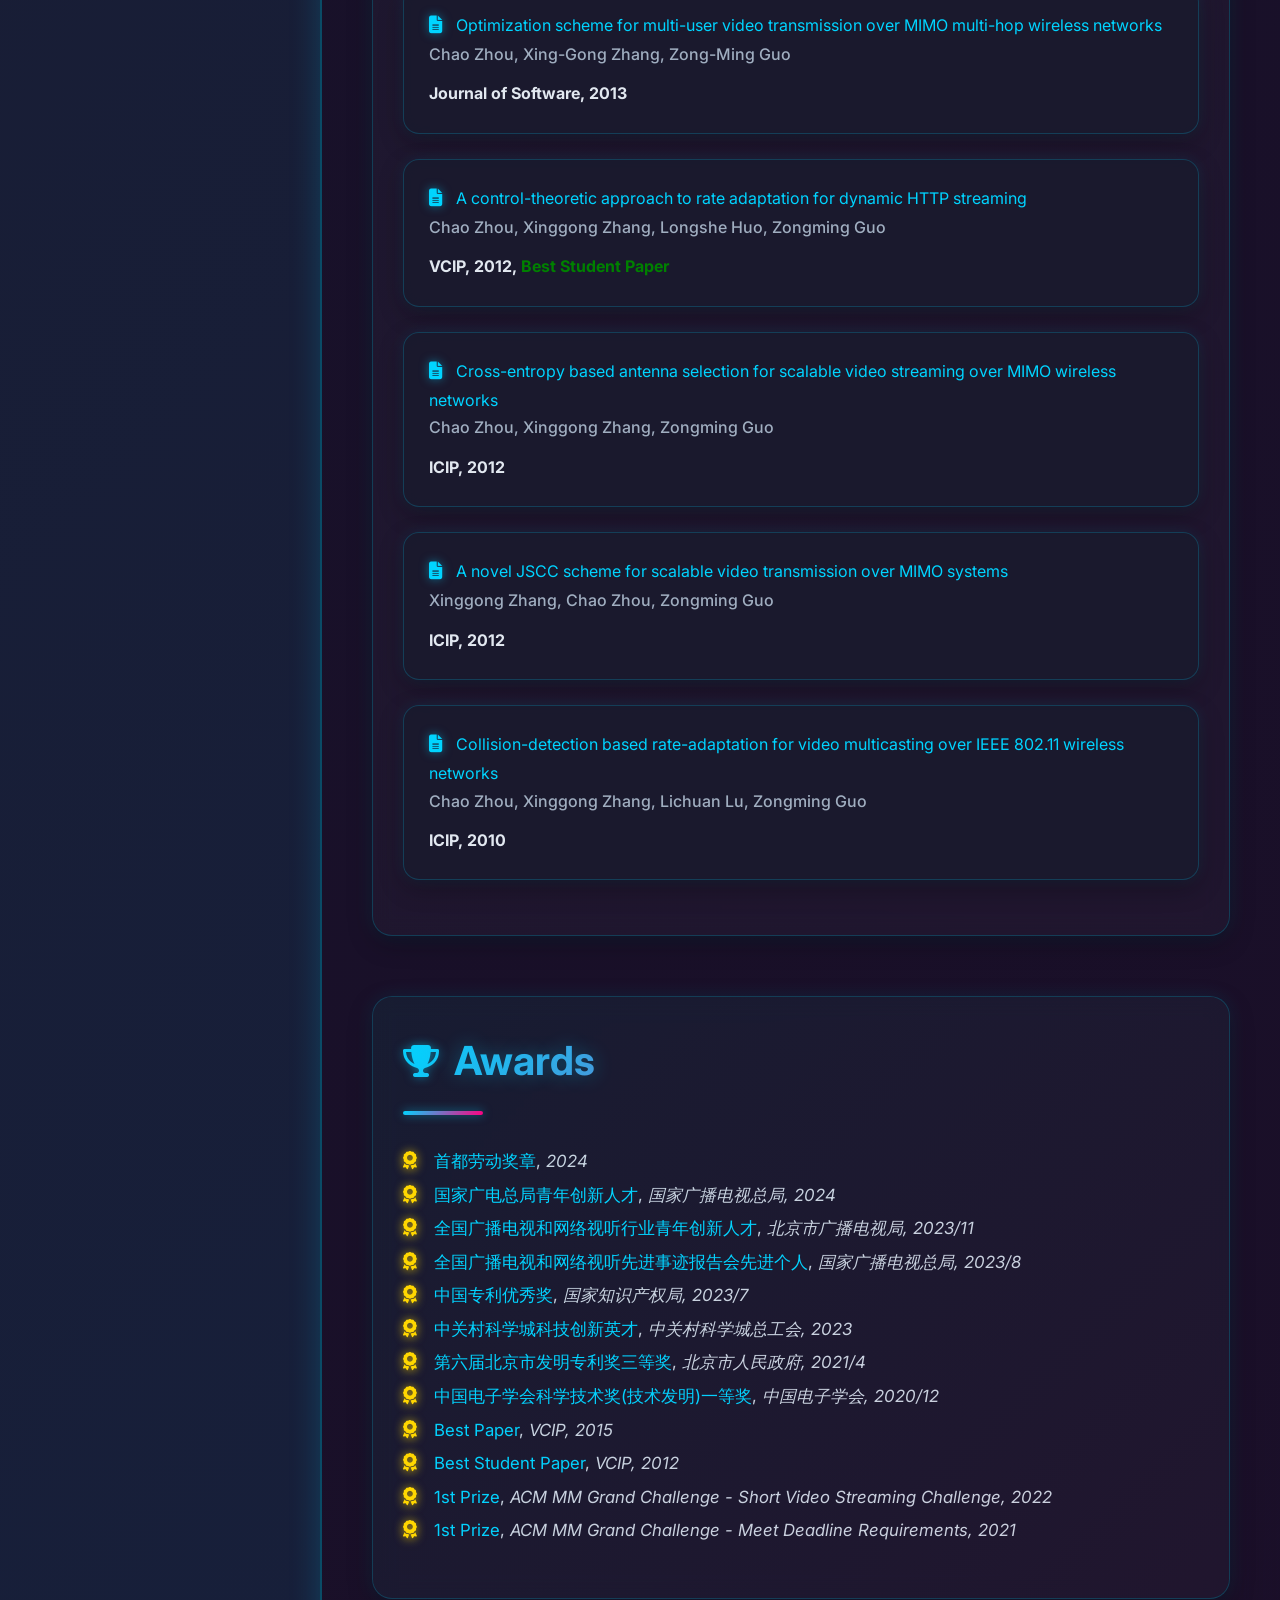
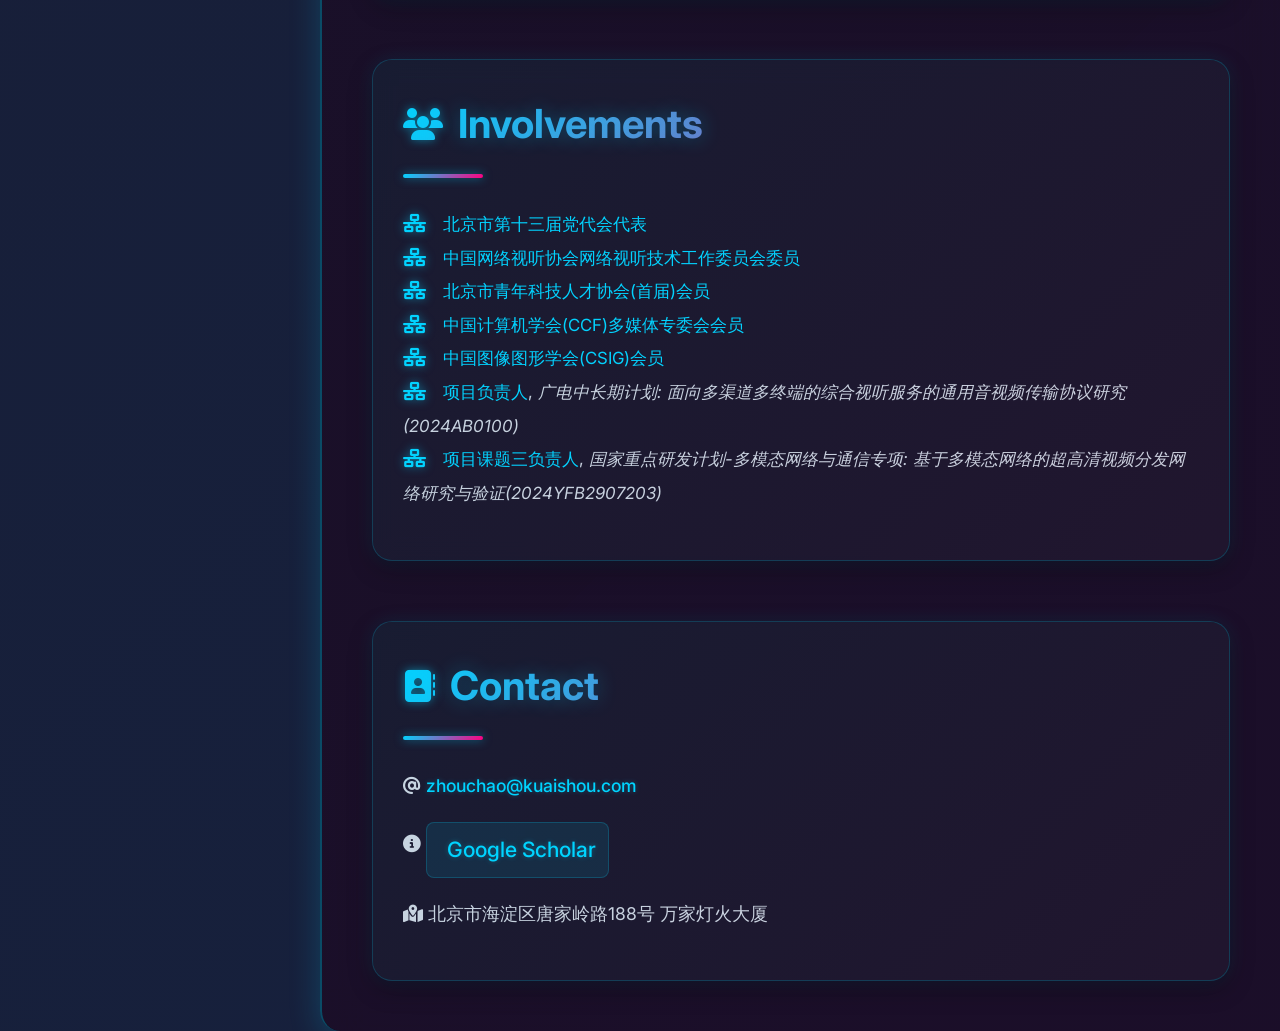
==== commit 0362febb: "更新Recent News：暂时改为Coming占位" ====
--- a/index.html
+++ b/index.html
@@ -60,7 +60,7 @@
             <section id="news" class="content-section">
                 <h2><i class="fas fa-bullhorn"></i> Recent News </h2>
                 <div class="news-item">
-                    <p><img src="new.gif" width="2.5%"> <strong>[Nov 2024]</strong> Our paper <em>"Neural B-frame Video Compression with Bi-directional Reference Harmonization"</em> has been accepted by <strong>NeurIPS 2025</strong>. This work presents a novel approach to neural video compression by introducing bi-directional reference harmonization for B-frame prediction, achieving significant improvements in compression performance.</p>
+                    <p><i class="fas fa-hourglass-half"></i> Coming~</p>
                 </div>
             </section>
             <section id="publications" class="content-section card-section">
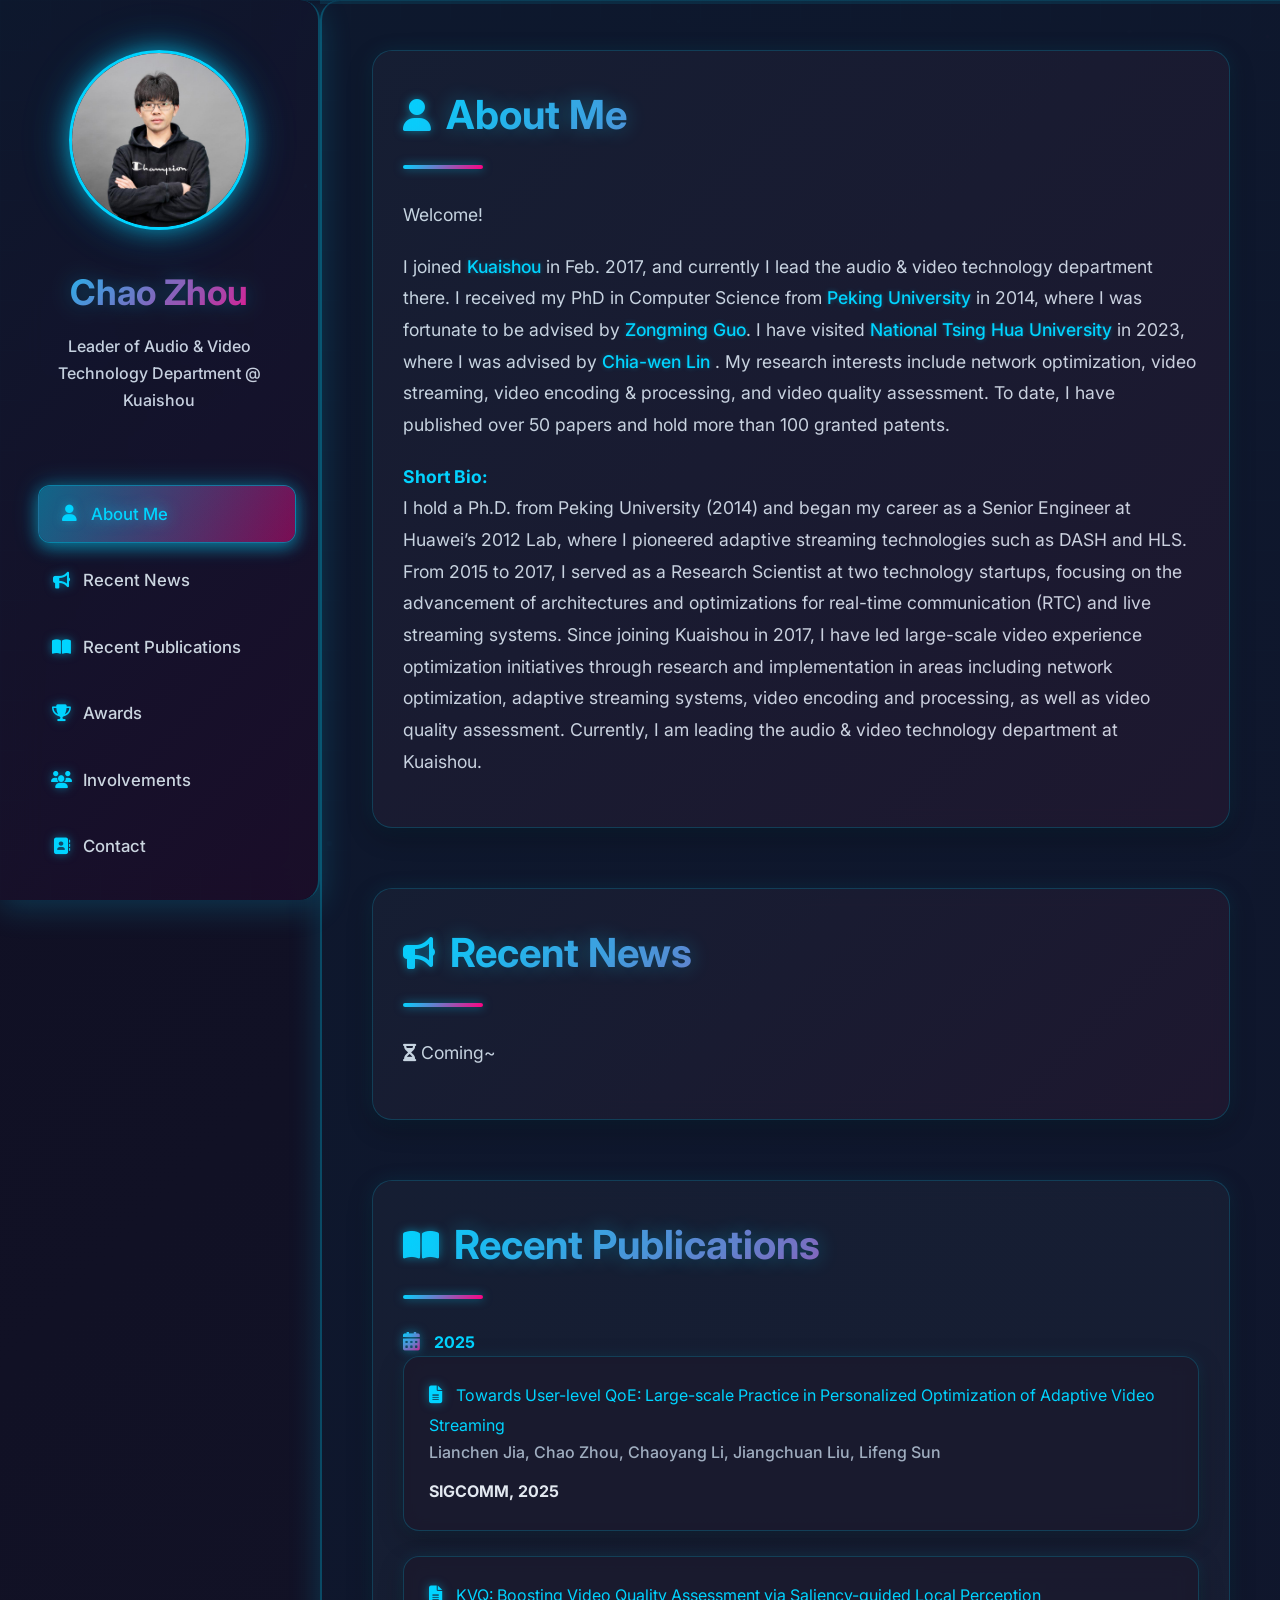
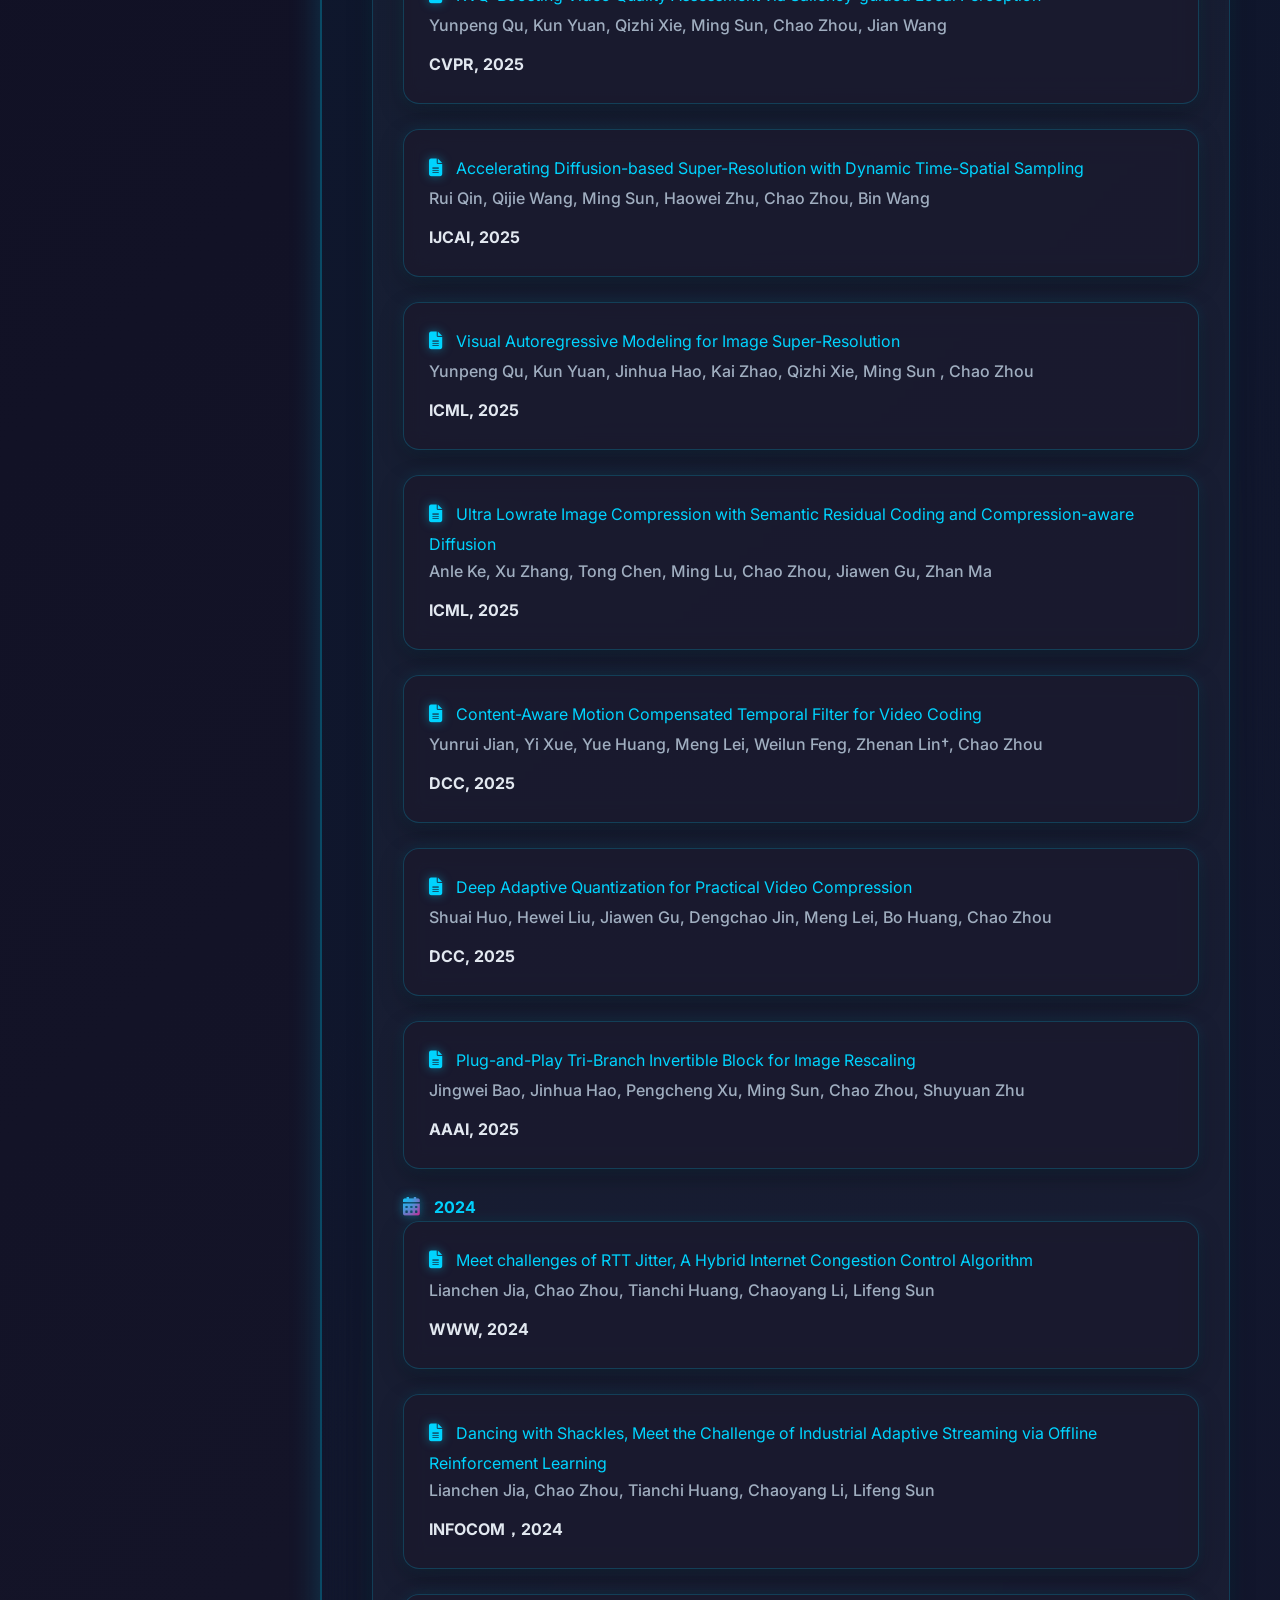
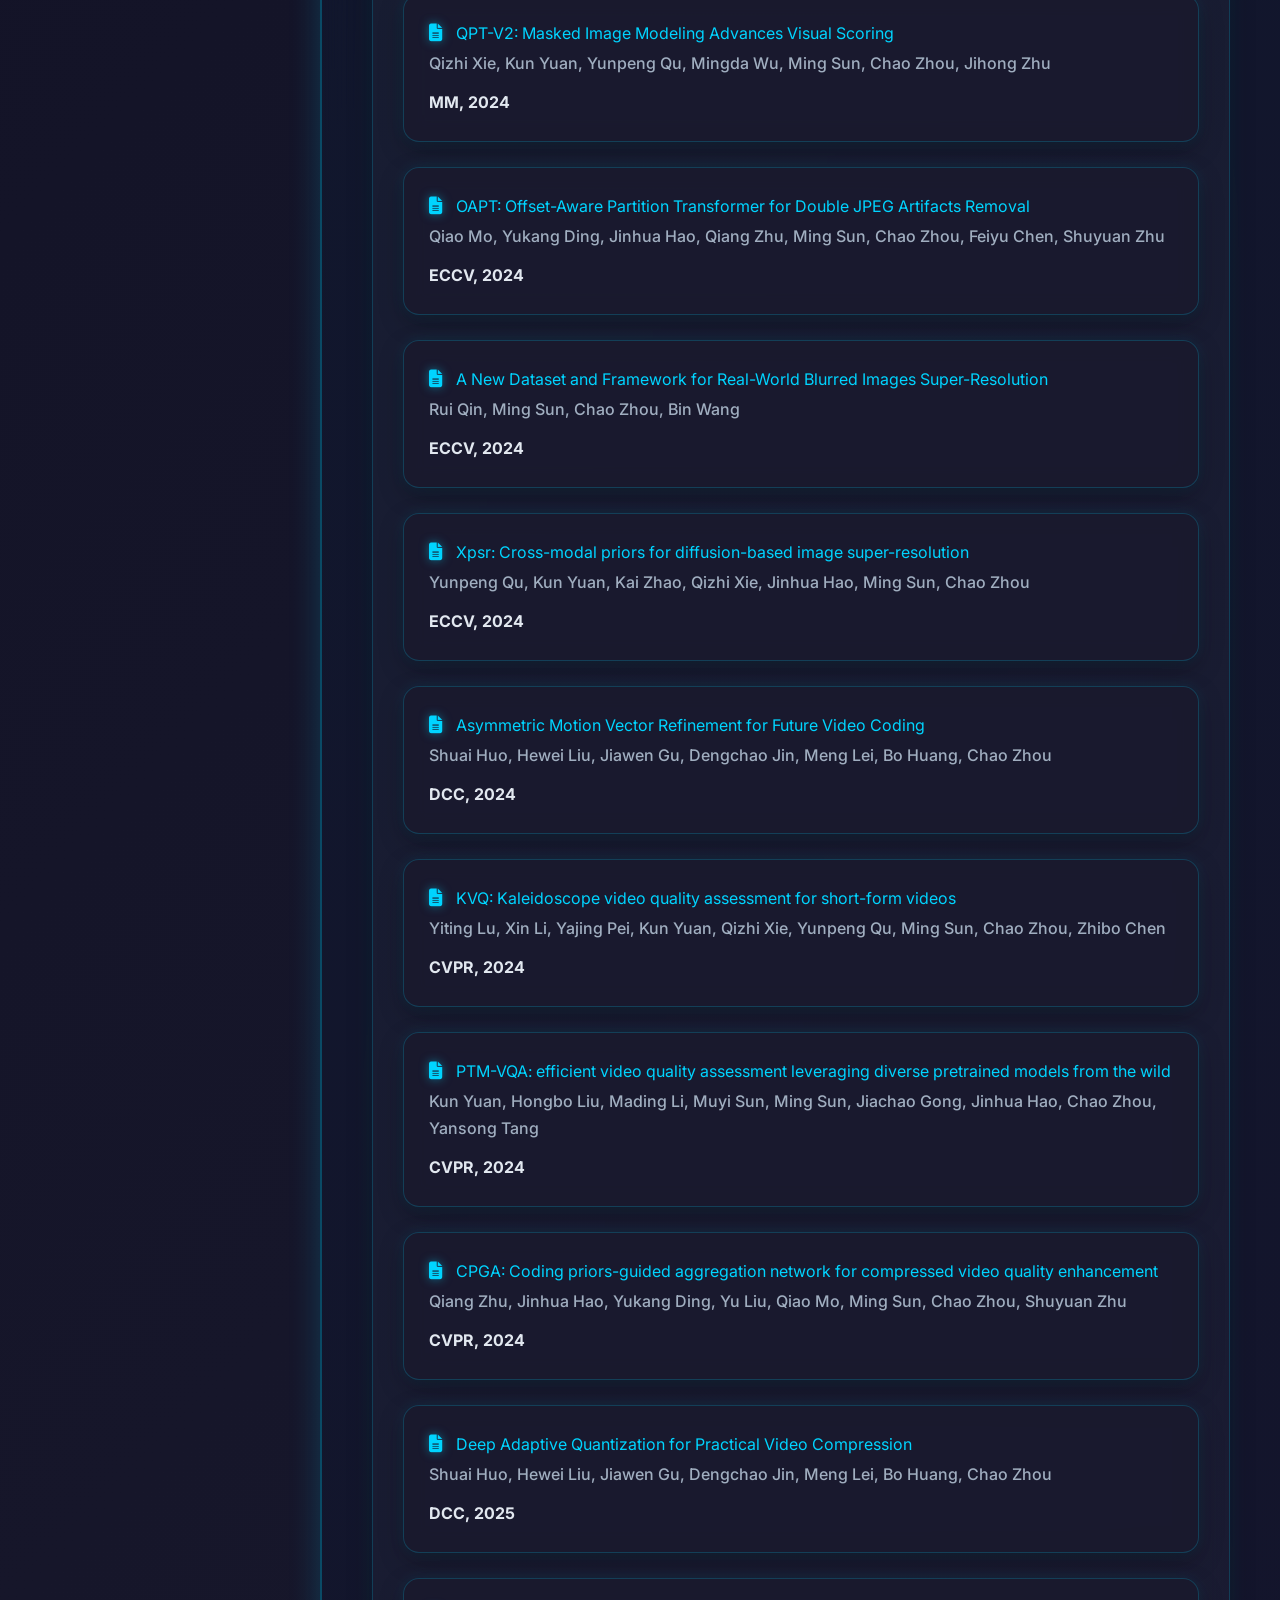
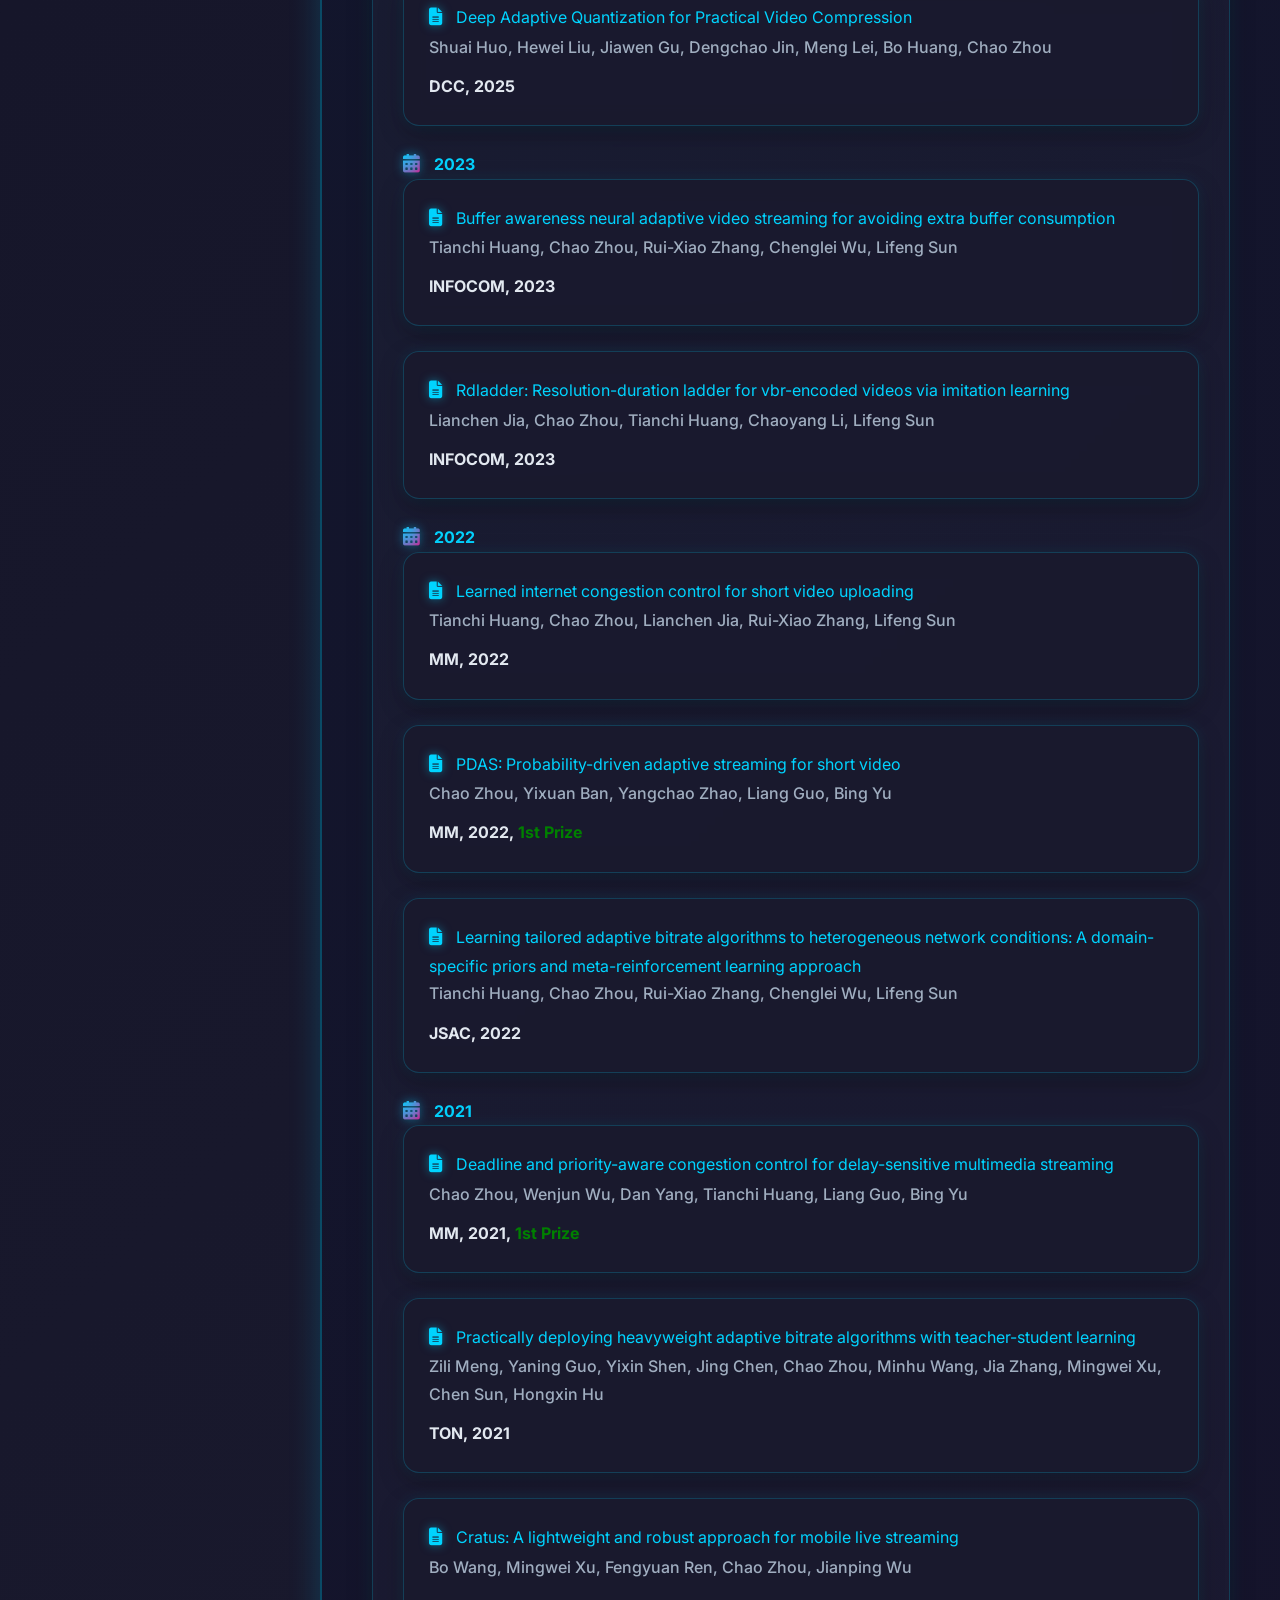
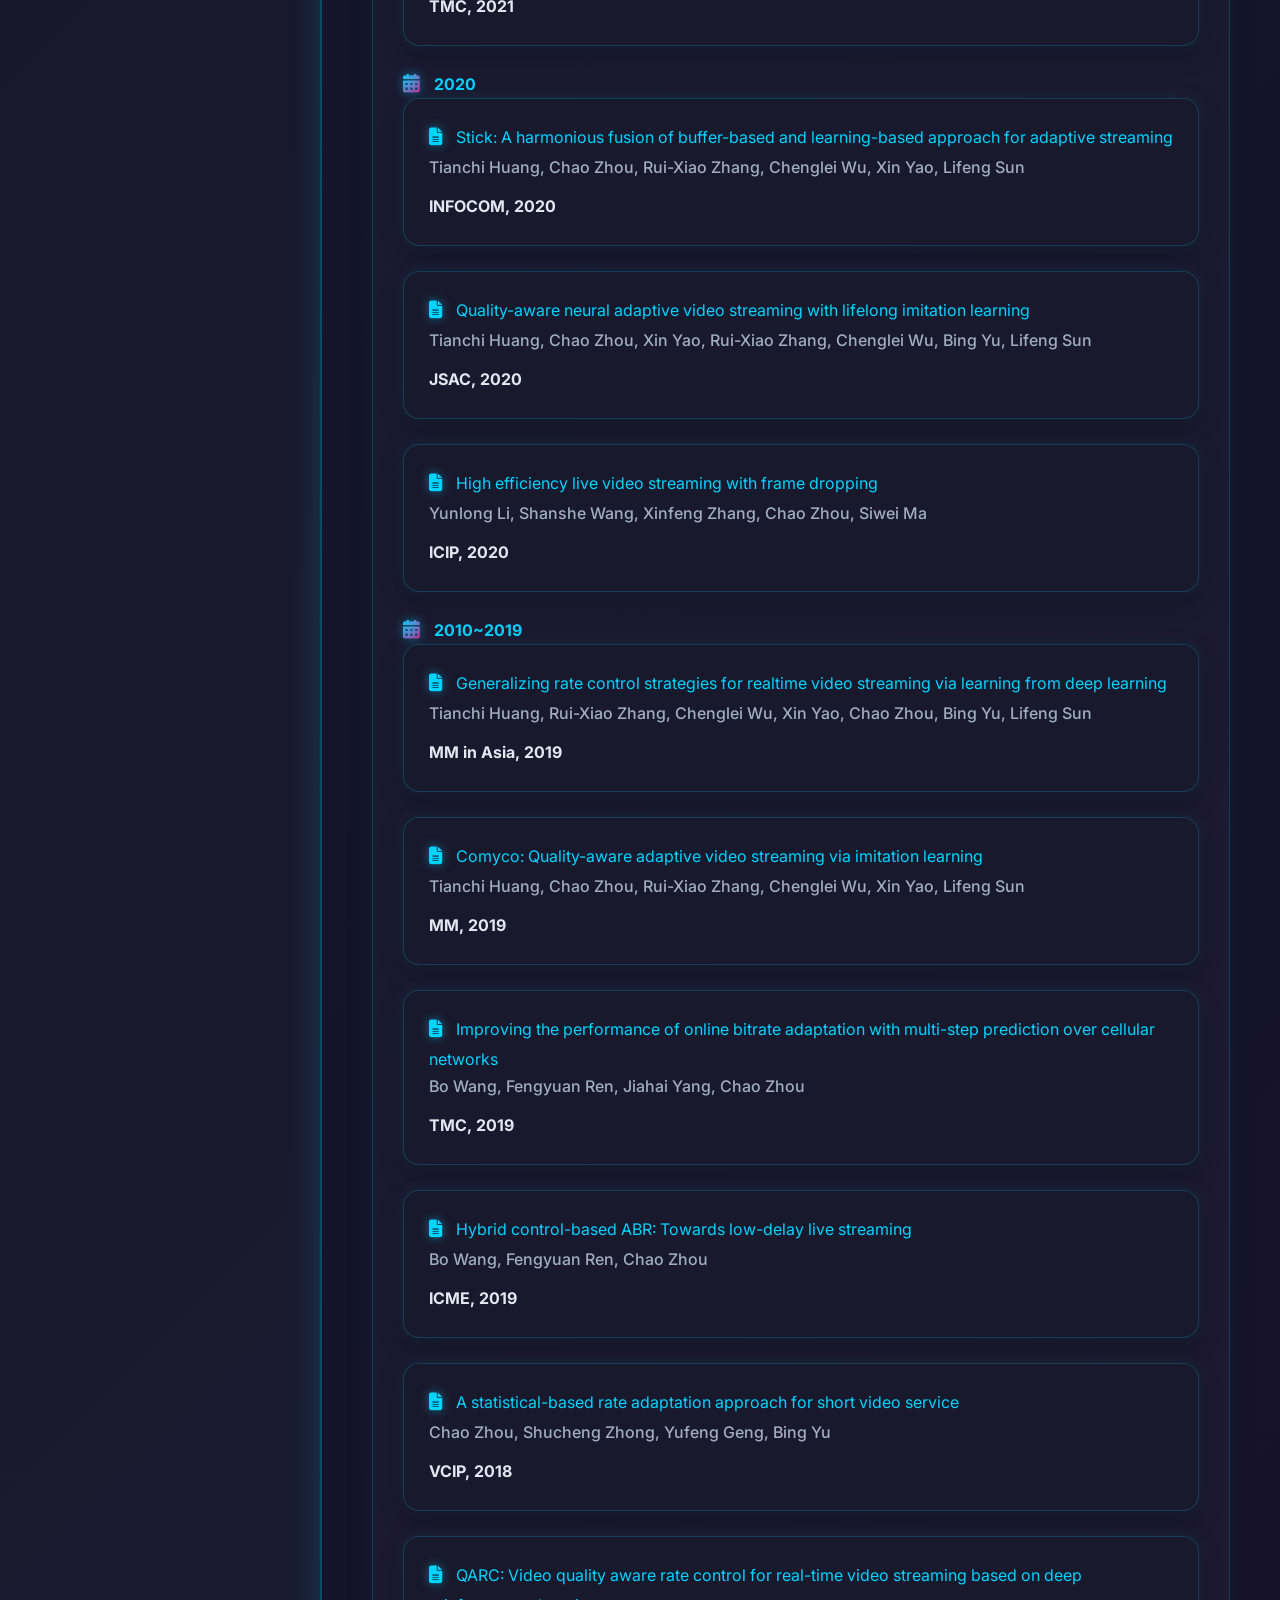
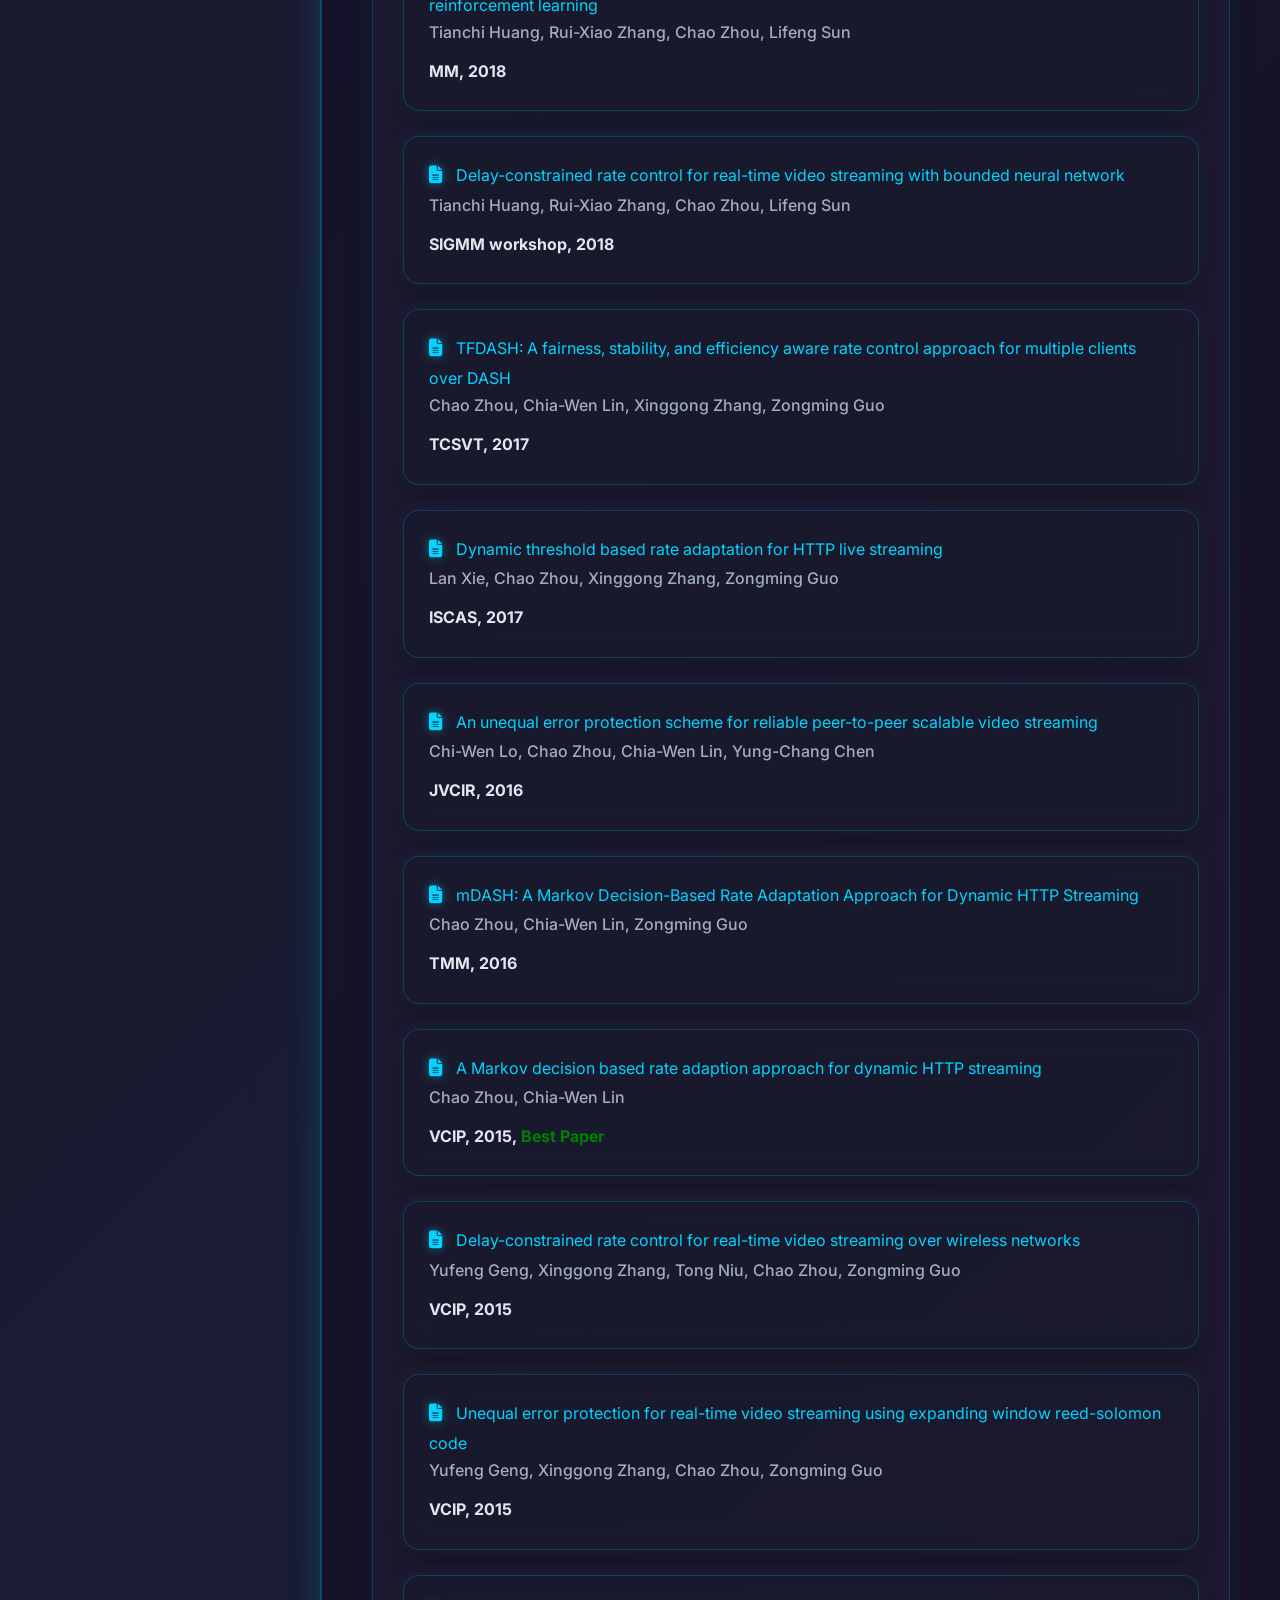
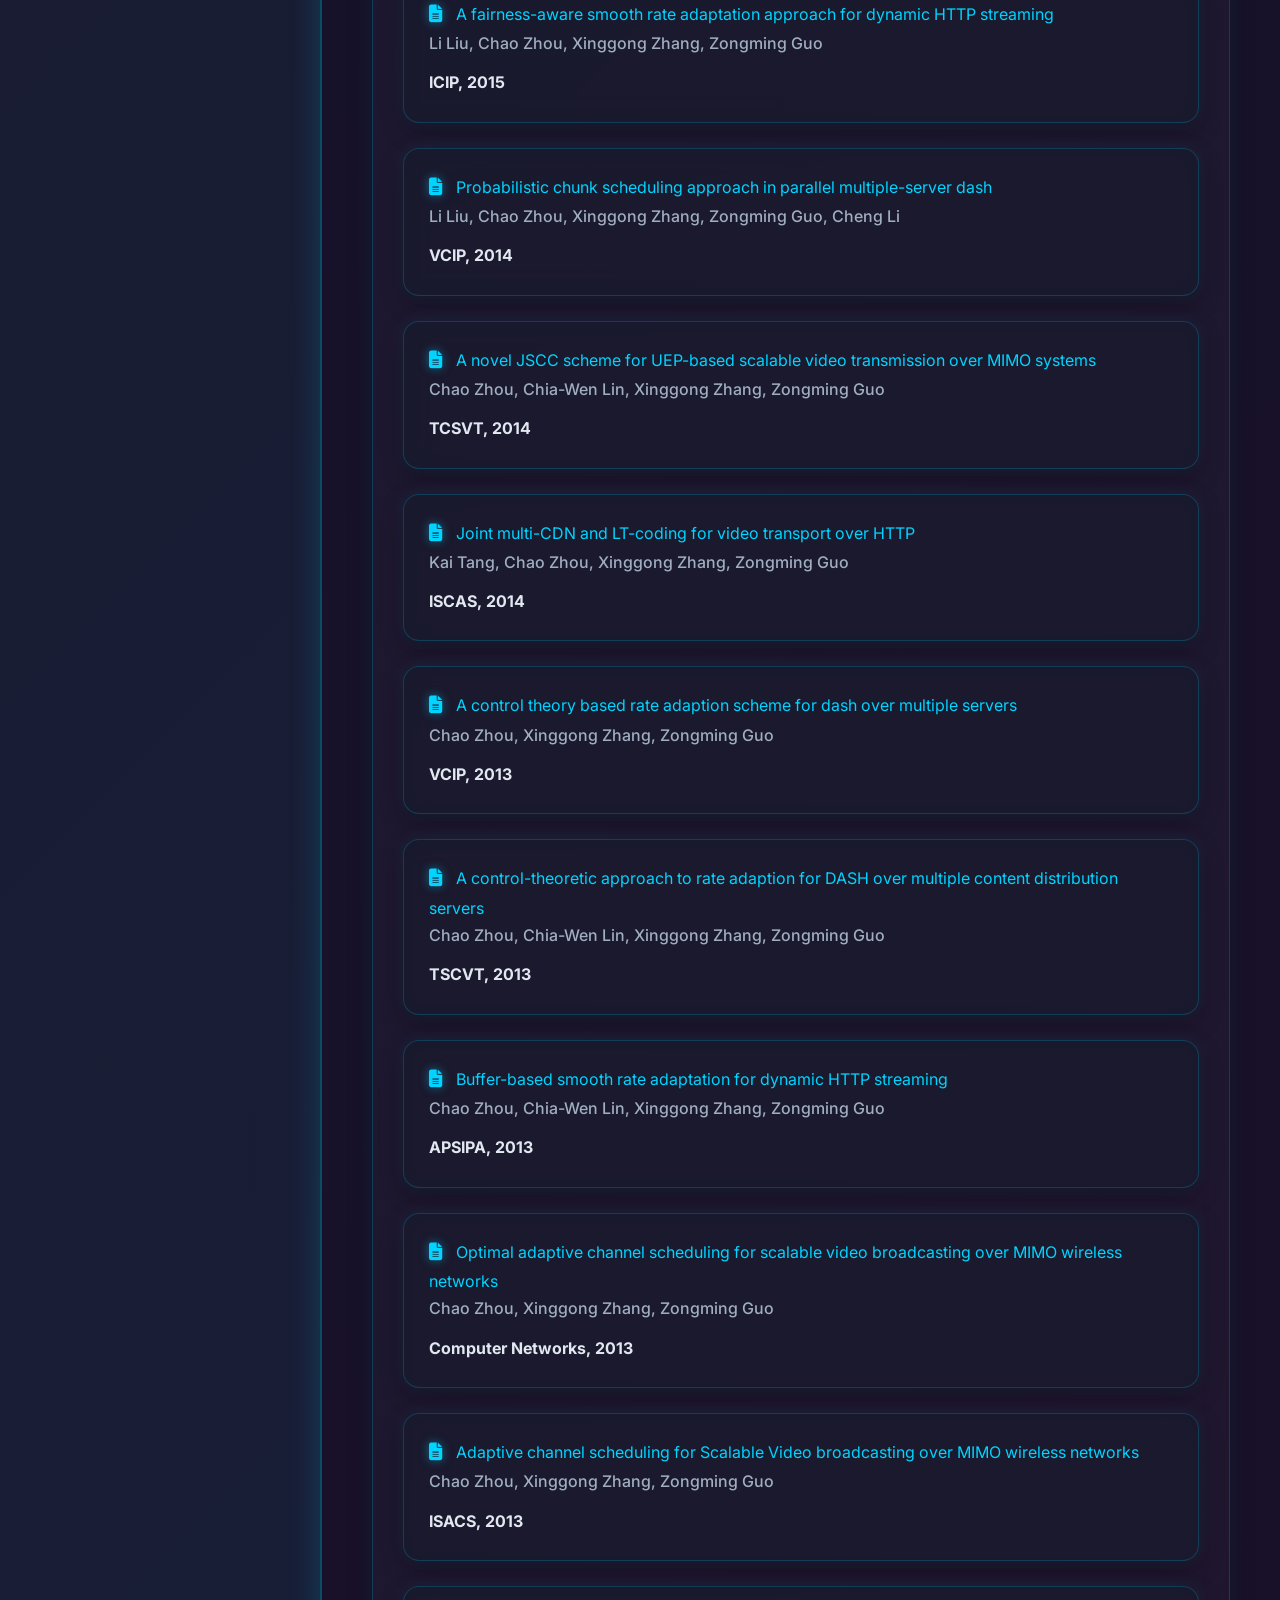
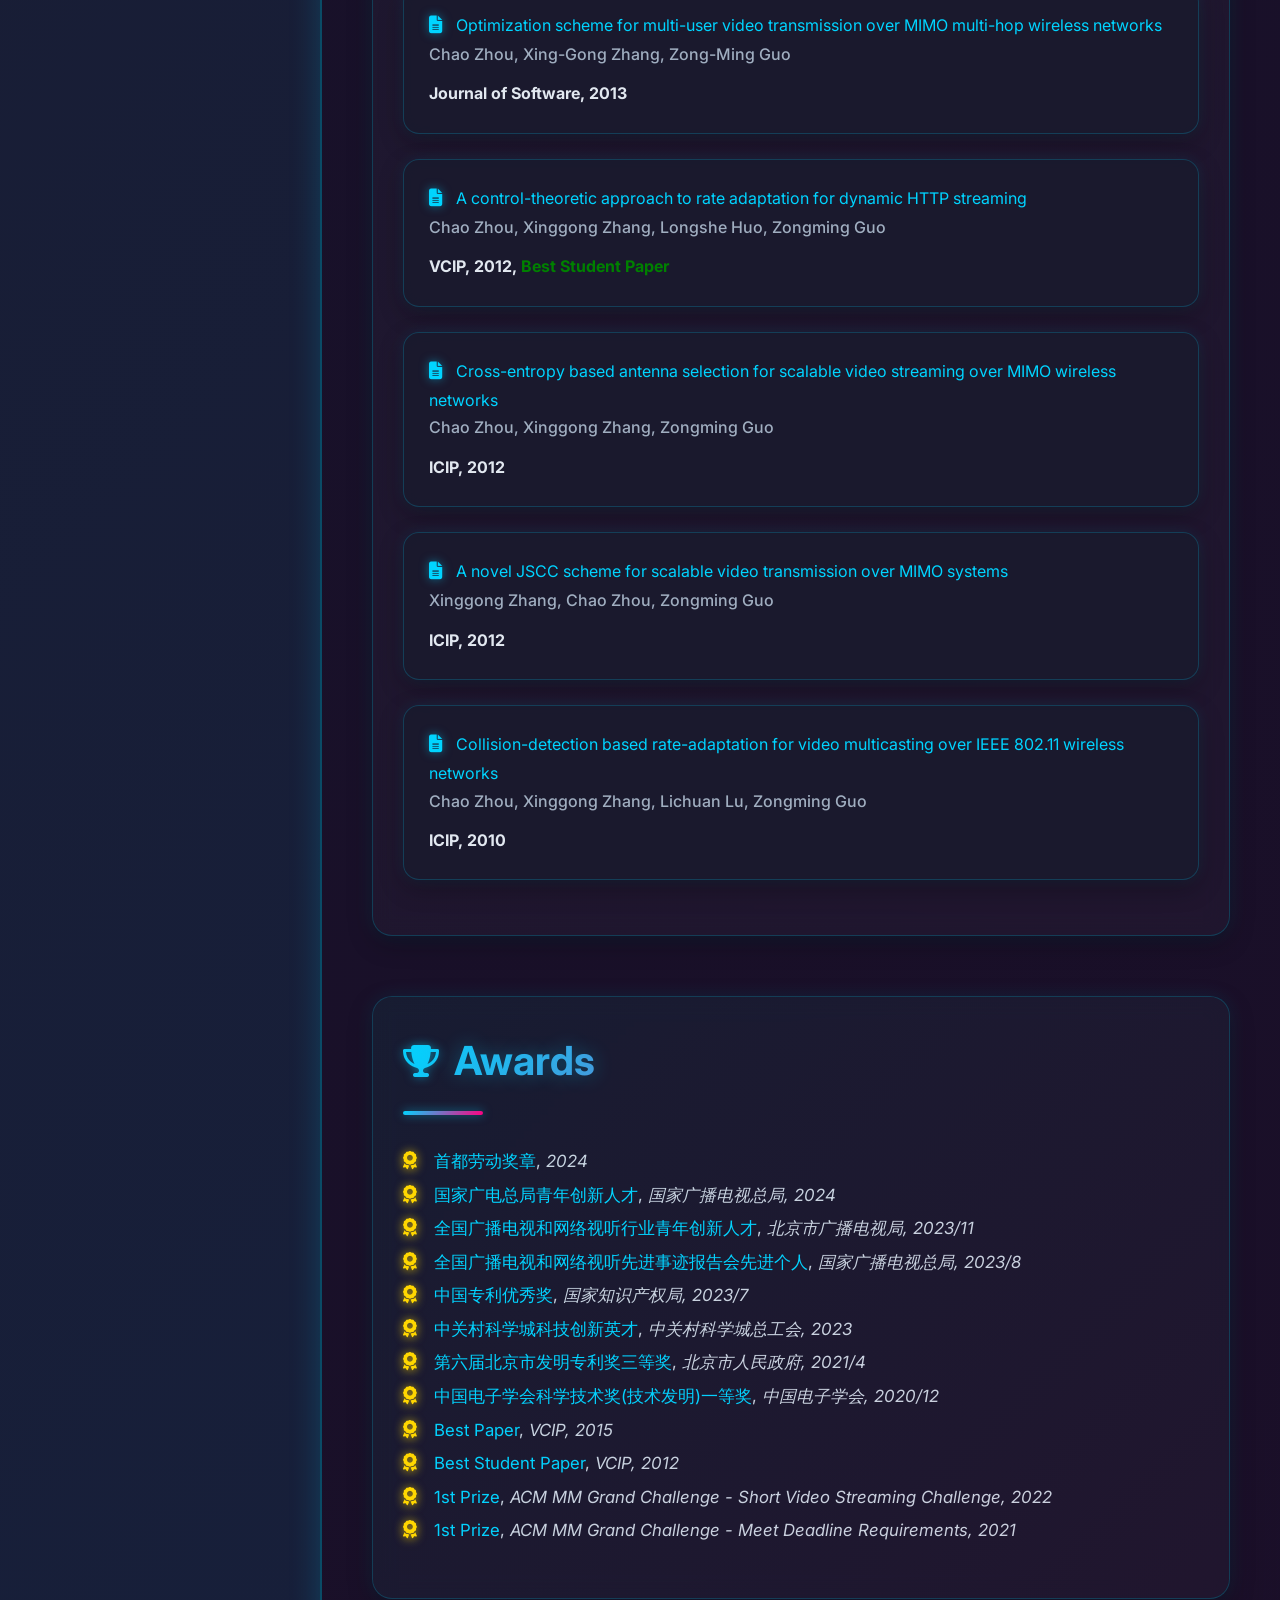
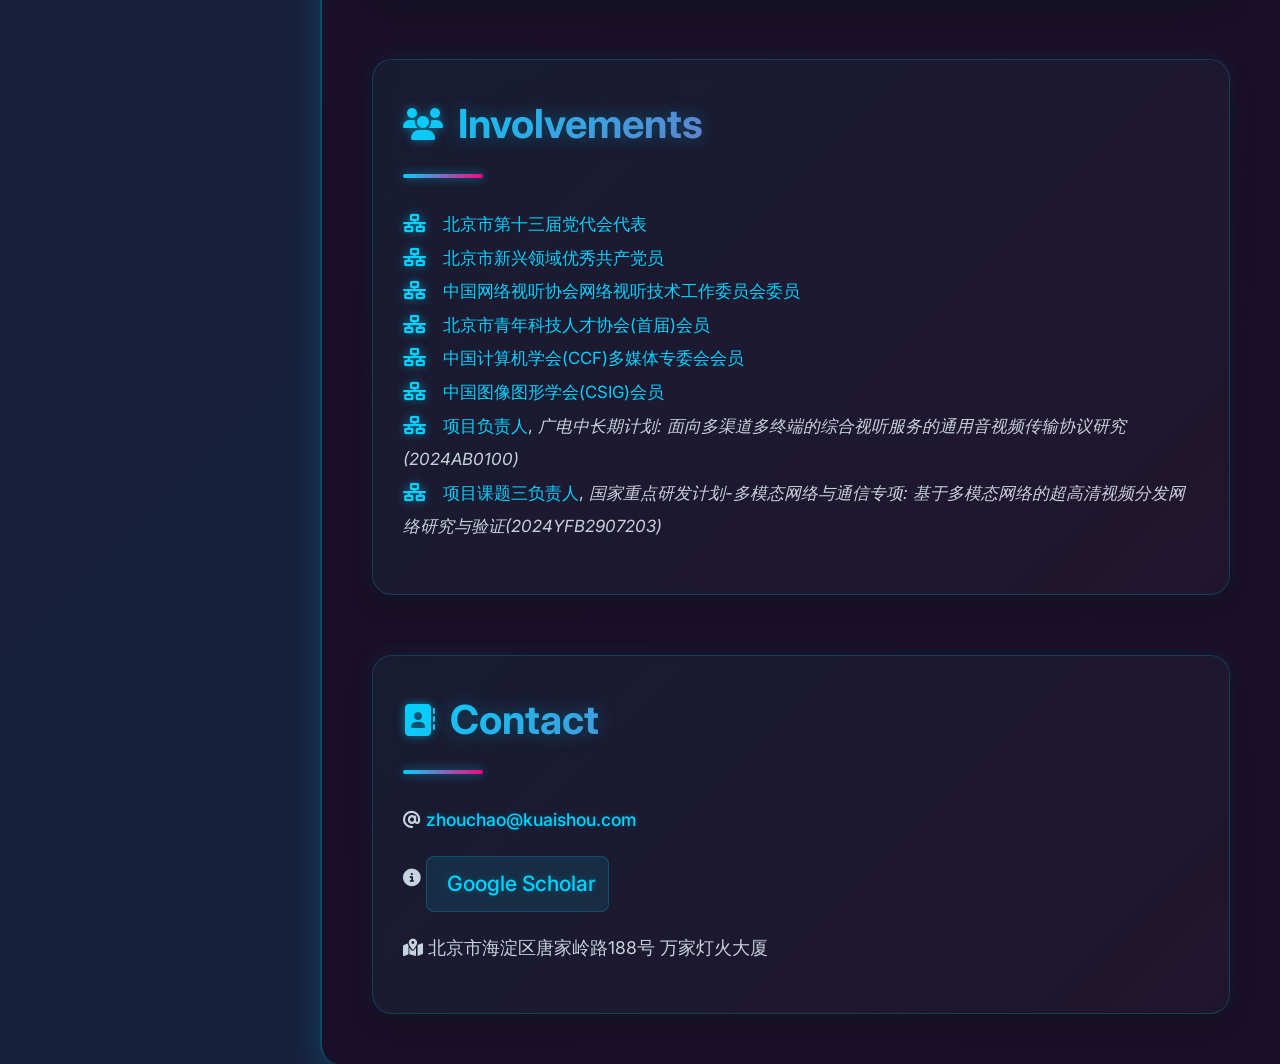
==== commit 9bbffe39: "Involvements新增：北京市新兴领域优秀共产党员" ====
--- a/index.html
+++ b/index.html
@@ -542,6 +542,7 @@
                 <div class="involvements-item">
                     <p>
                         <i class="fas fa-network-wired involvements-icon"></i> <font color="#00d4ff">北京市第十三届党代会代表</font><br>
+                        <i class="fas fa-network-wired involvements-icon"></i> <font color="#00d4ff">北京市新兴领域优秀共产党员</font><br>
                         <i class="fas fa-network-wired involvements-icon"></i> <font color="#00d4ff">中国网络视听协会网络视听技术工作委员会委员</font><br>
                         <i class="fas fa-network-wired involvements-icon"></i> <font color="#00d4ff">北京市青年科技人才协会(首届)会员</font><br>
                         <i class="fas fa-network-wired involvements-icon"></i> <font color="#00d4ff">中国计算机学会(CCF)多媒体专委会会员</font><br>
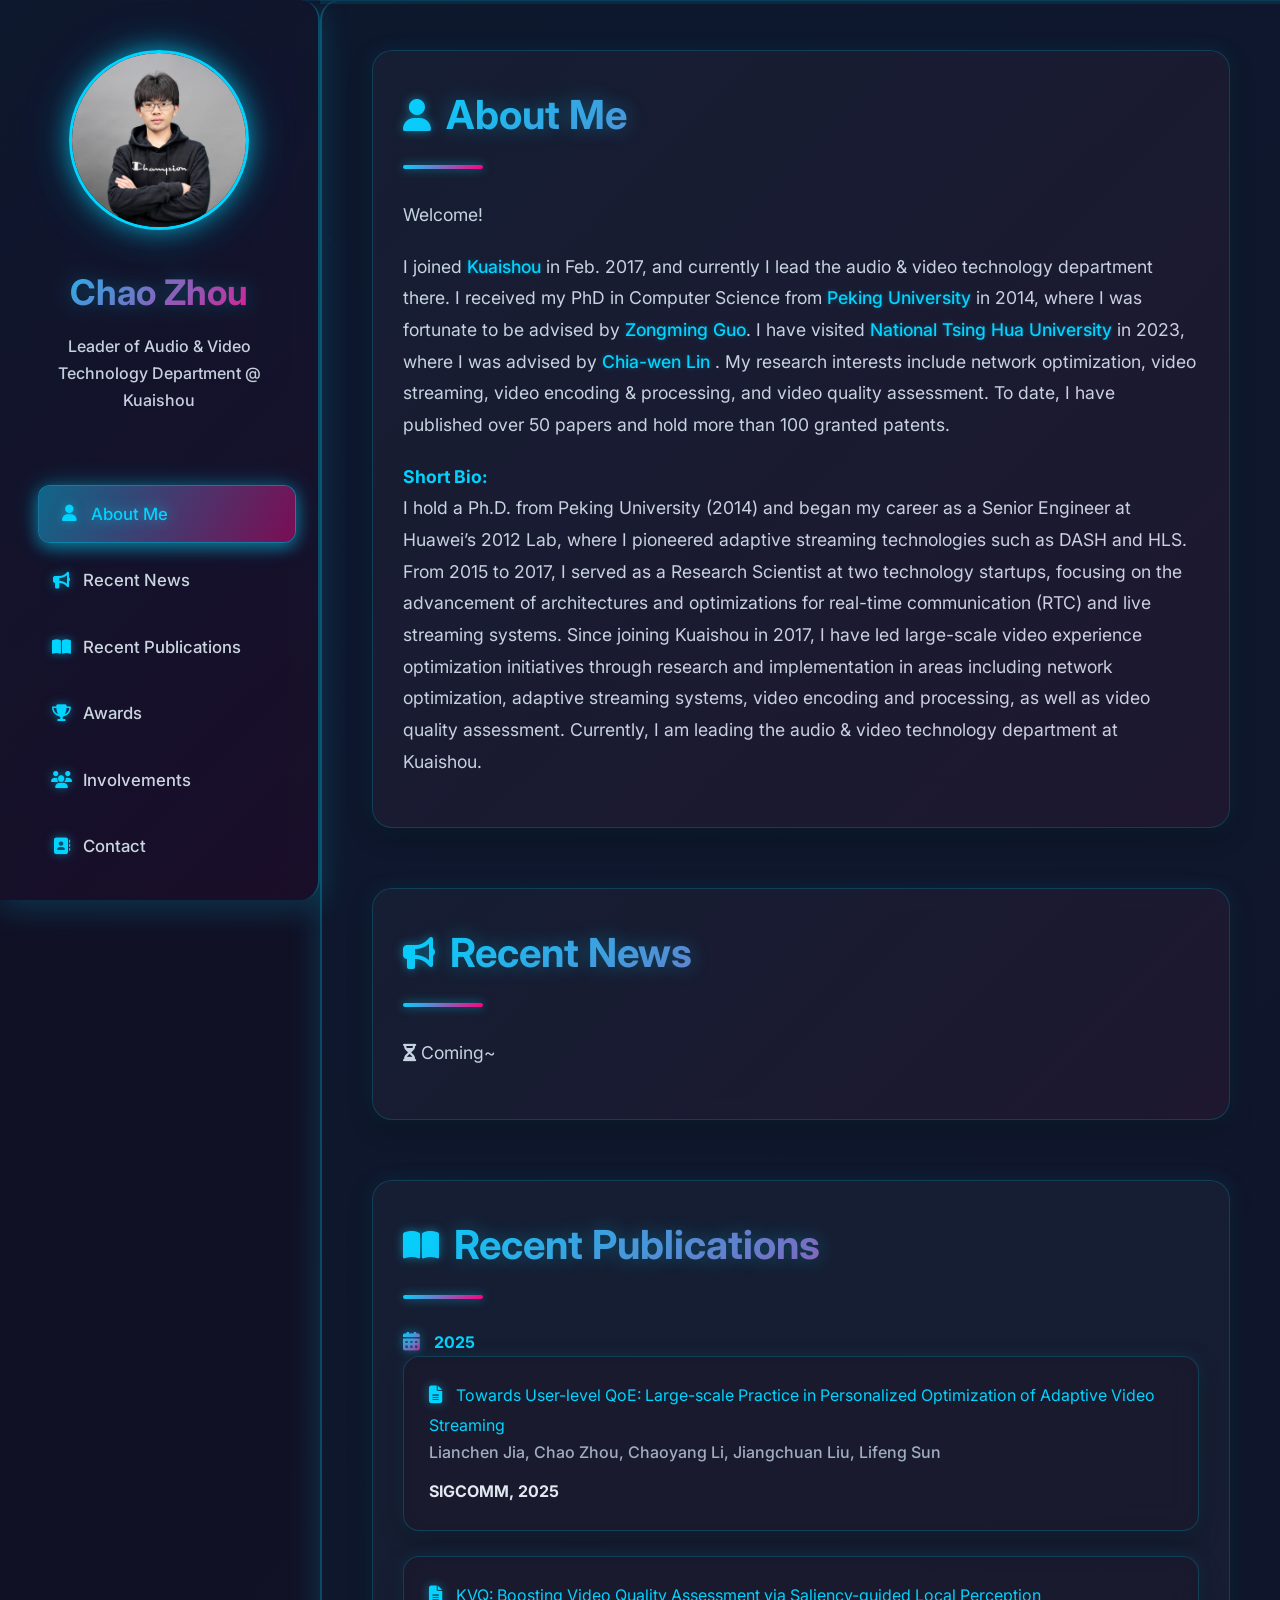
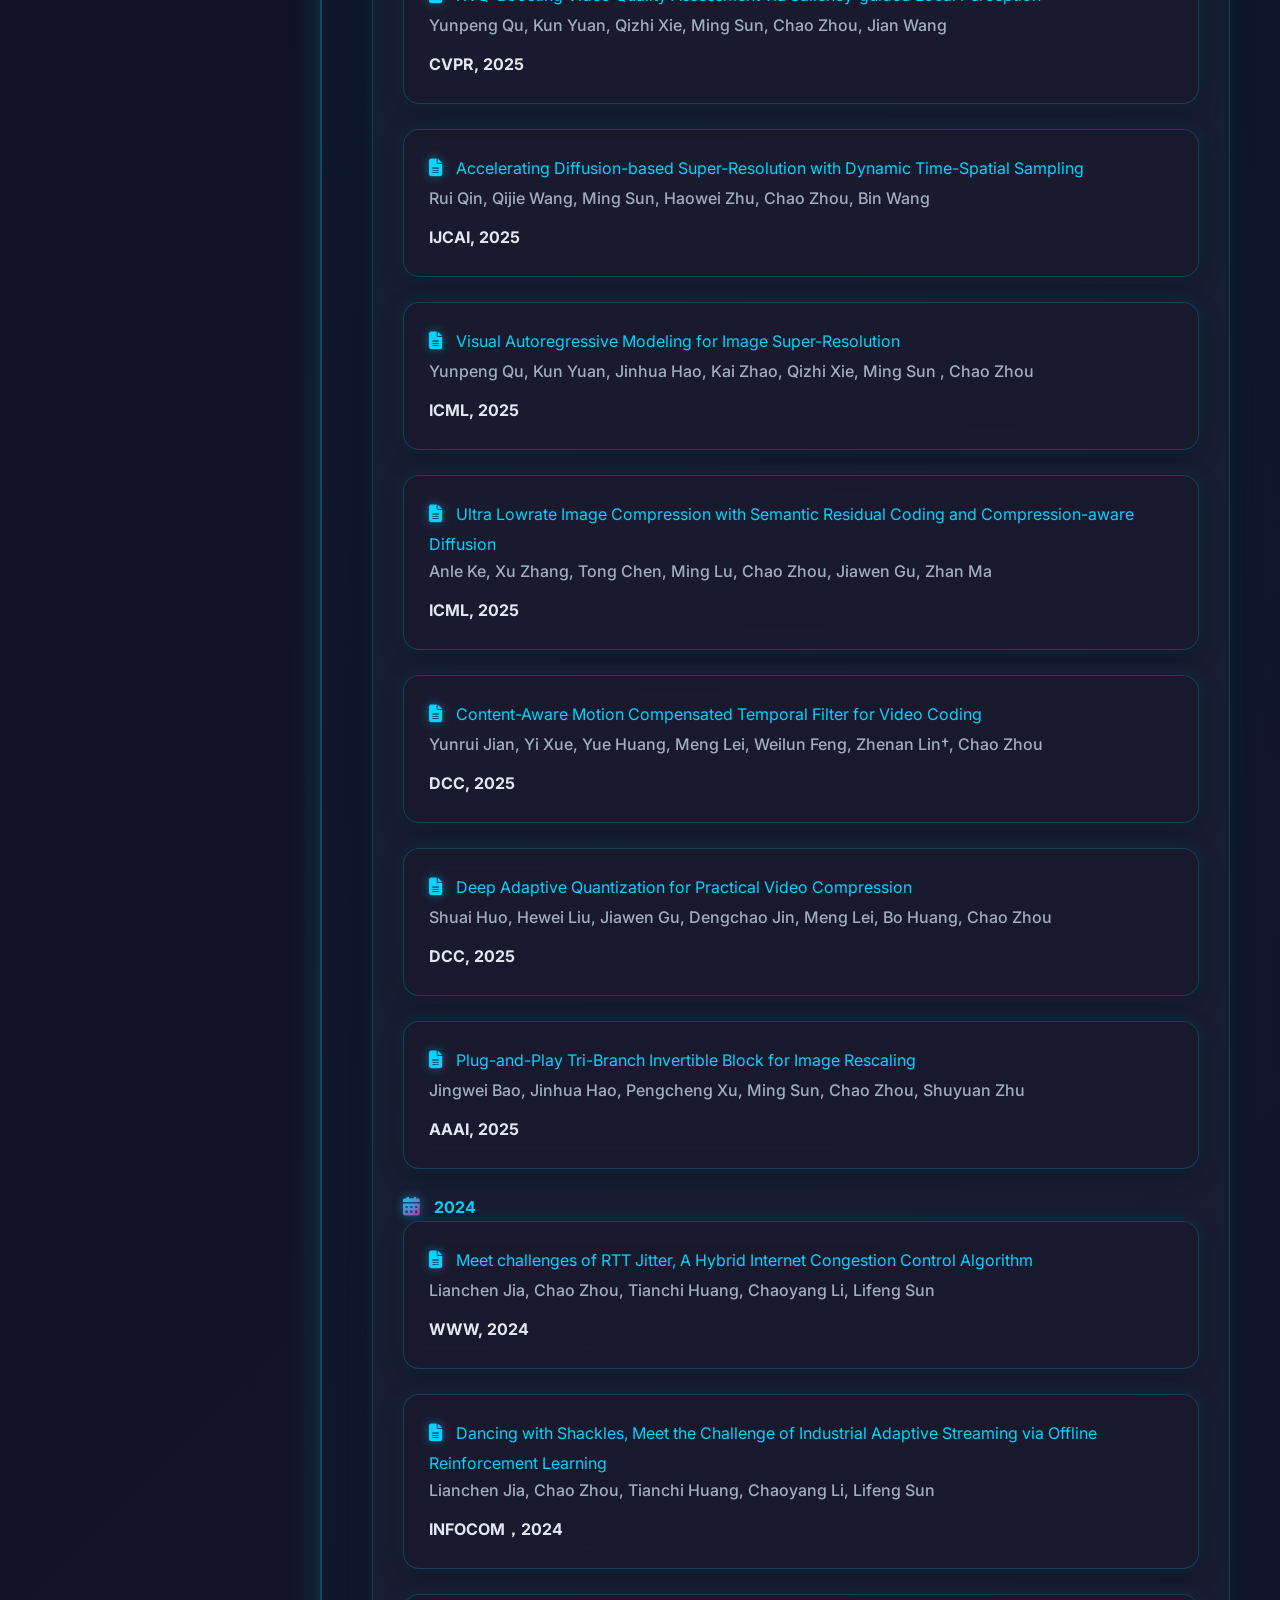
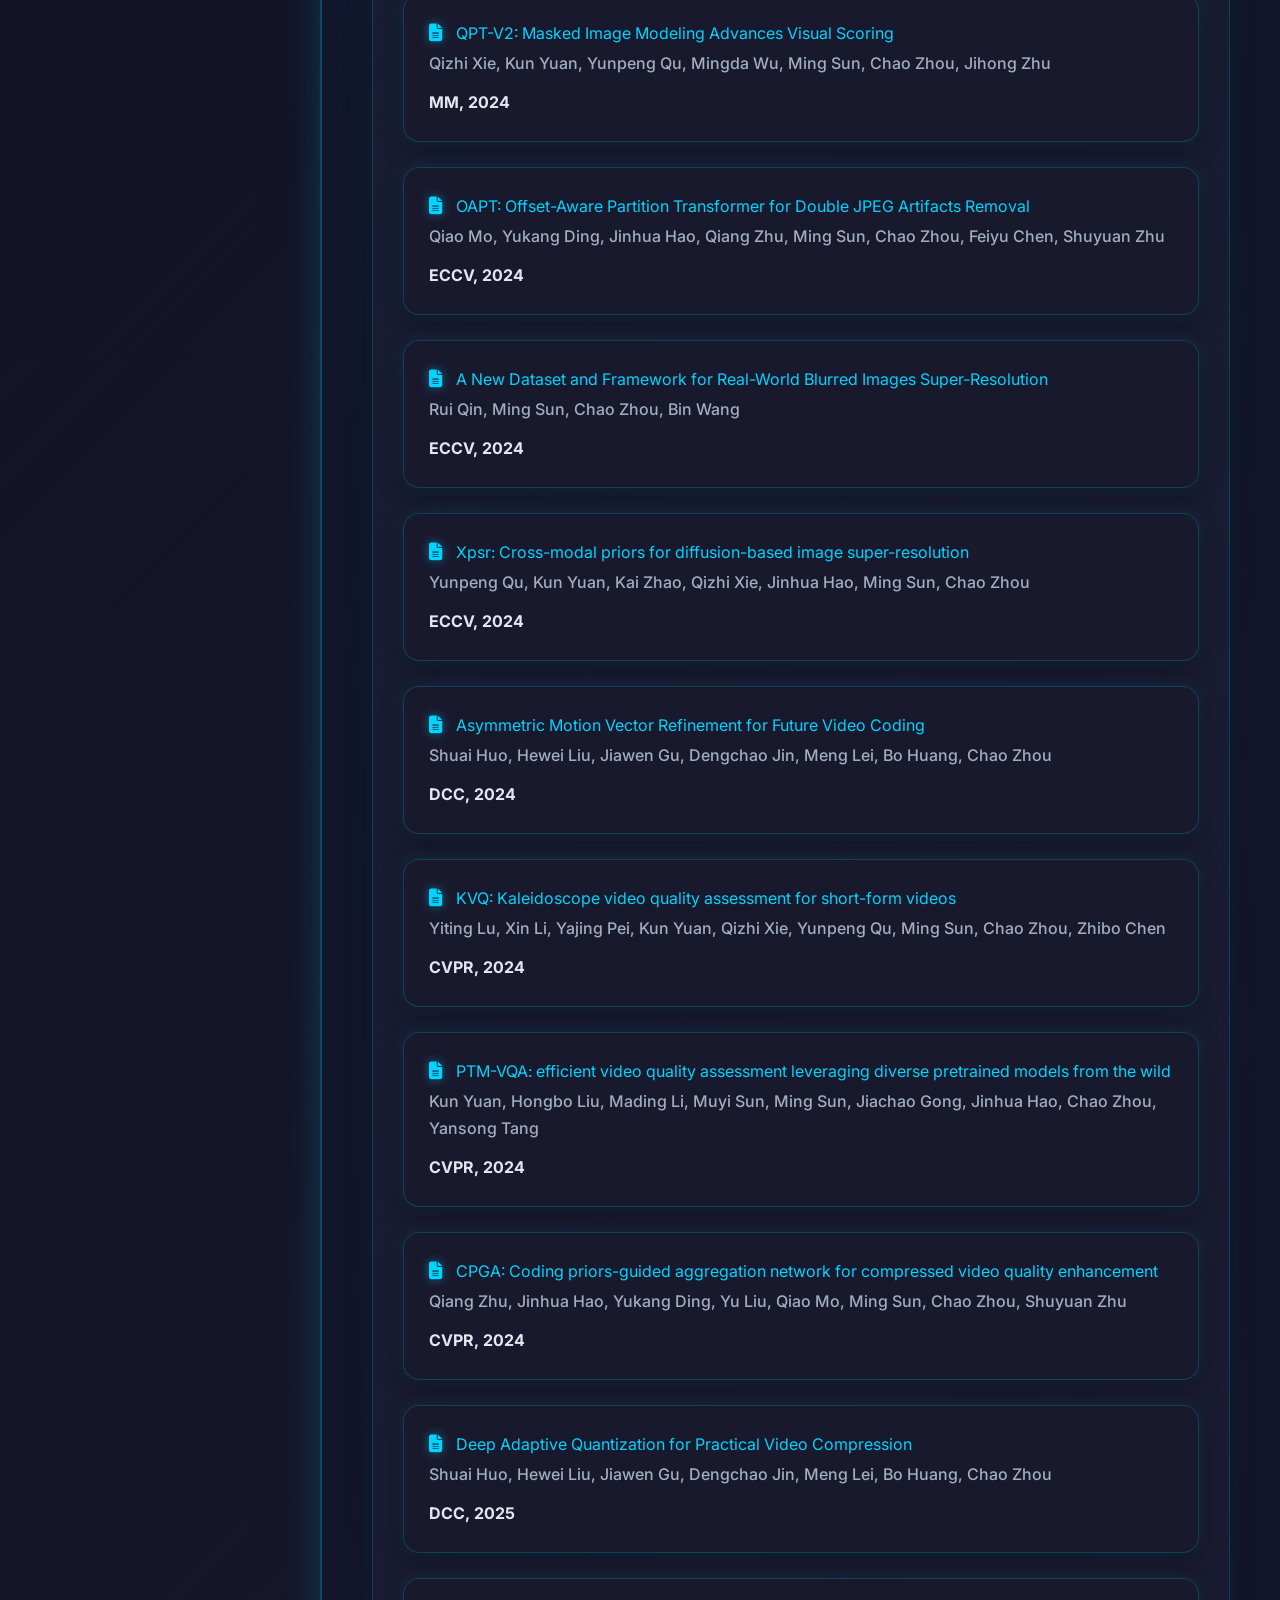
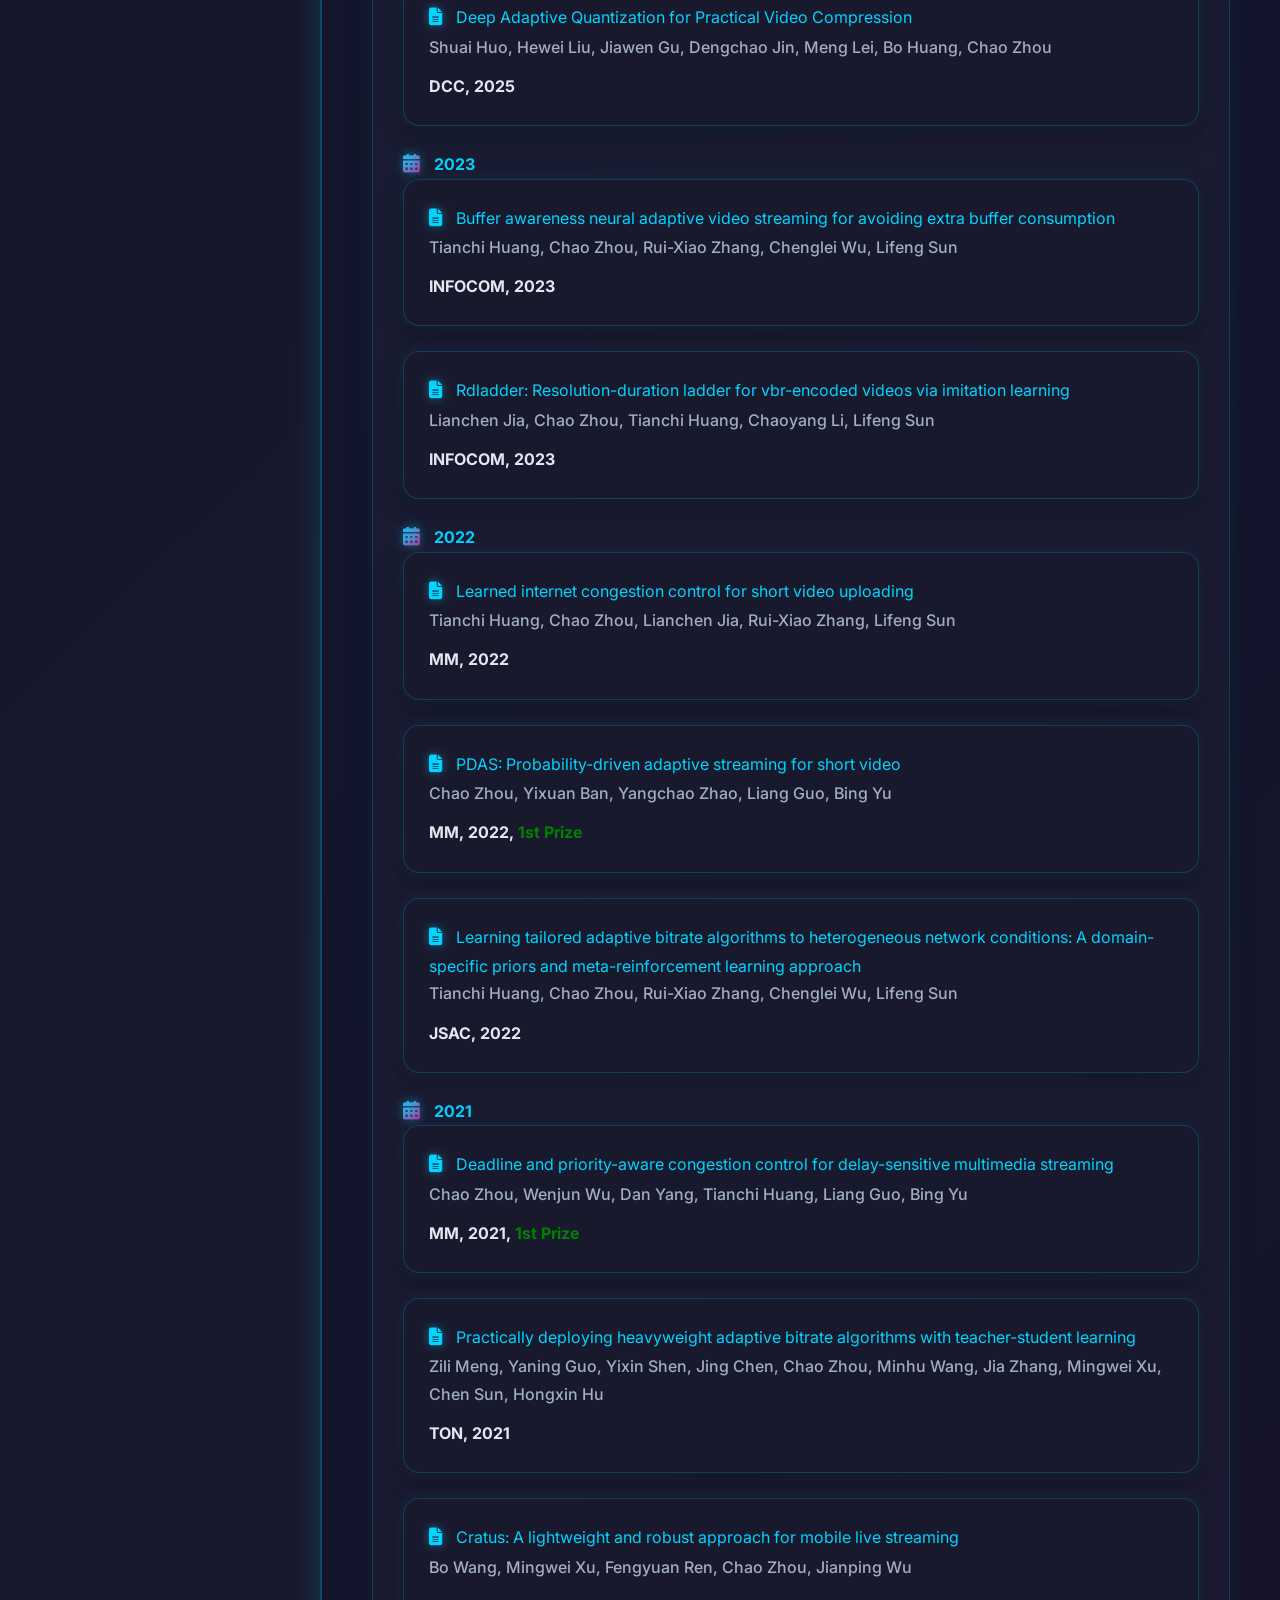
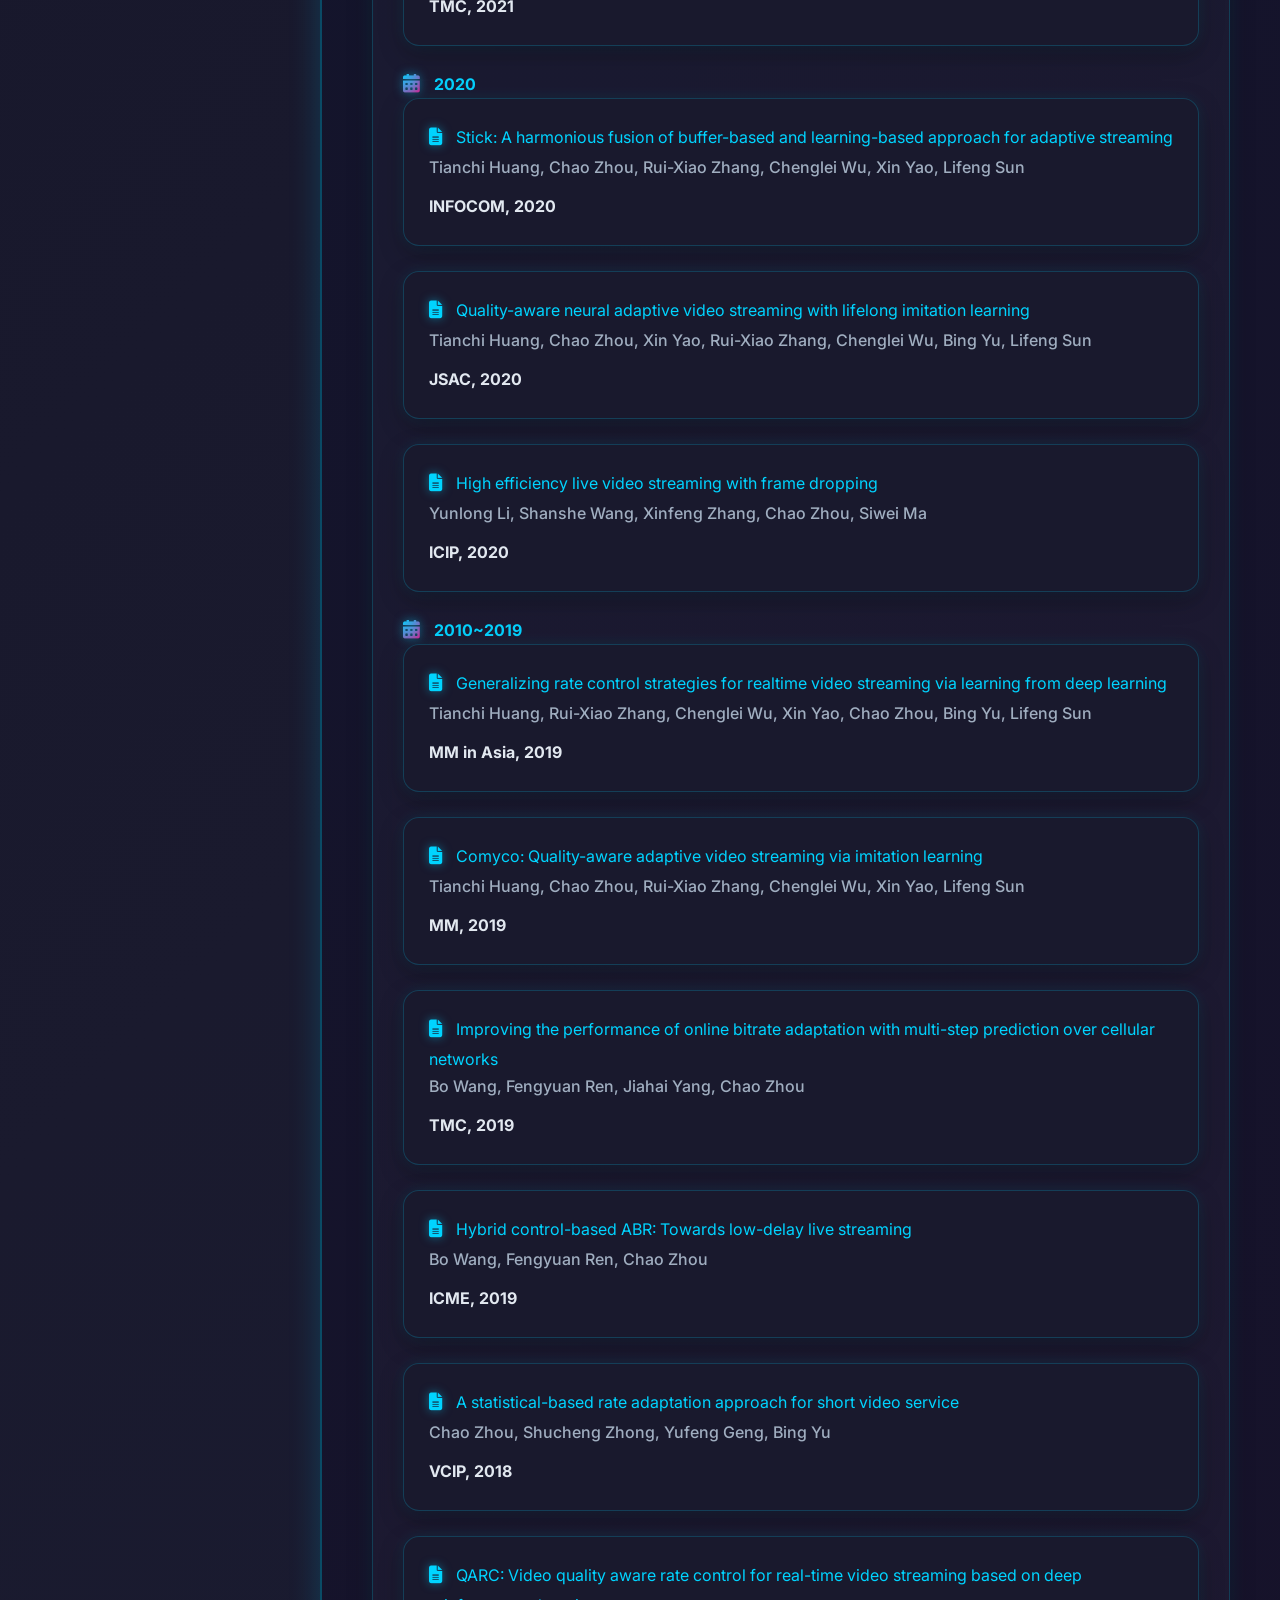
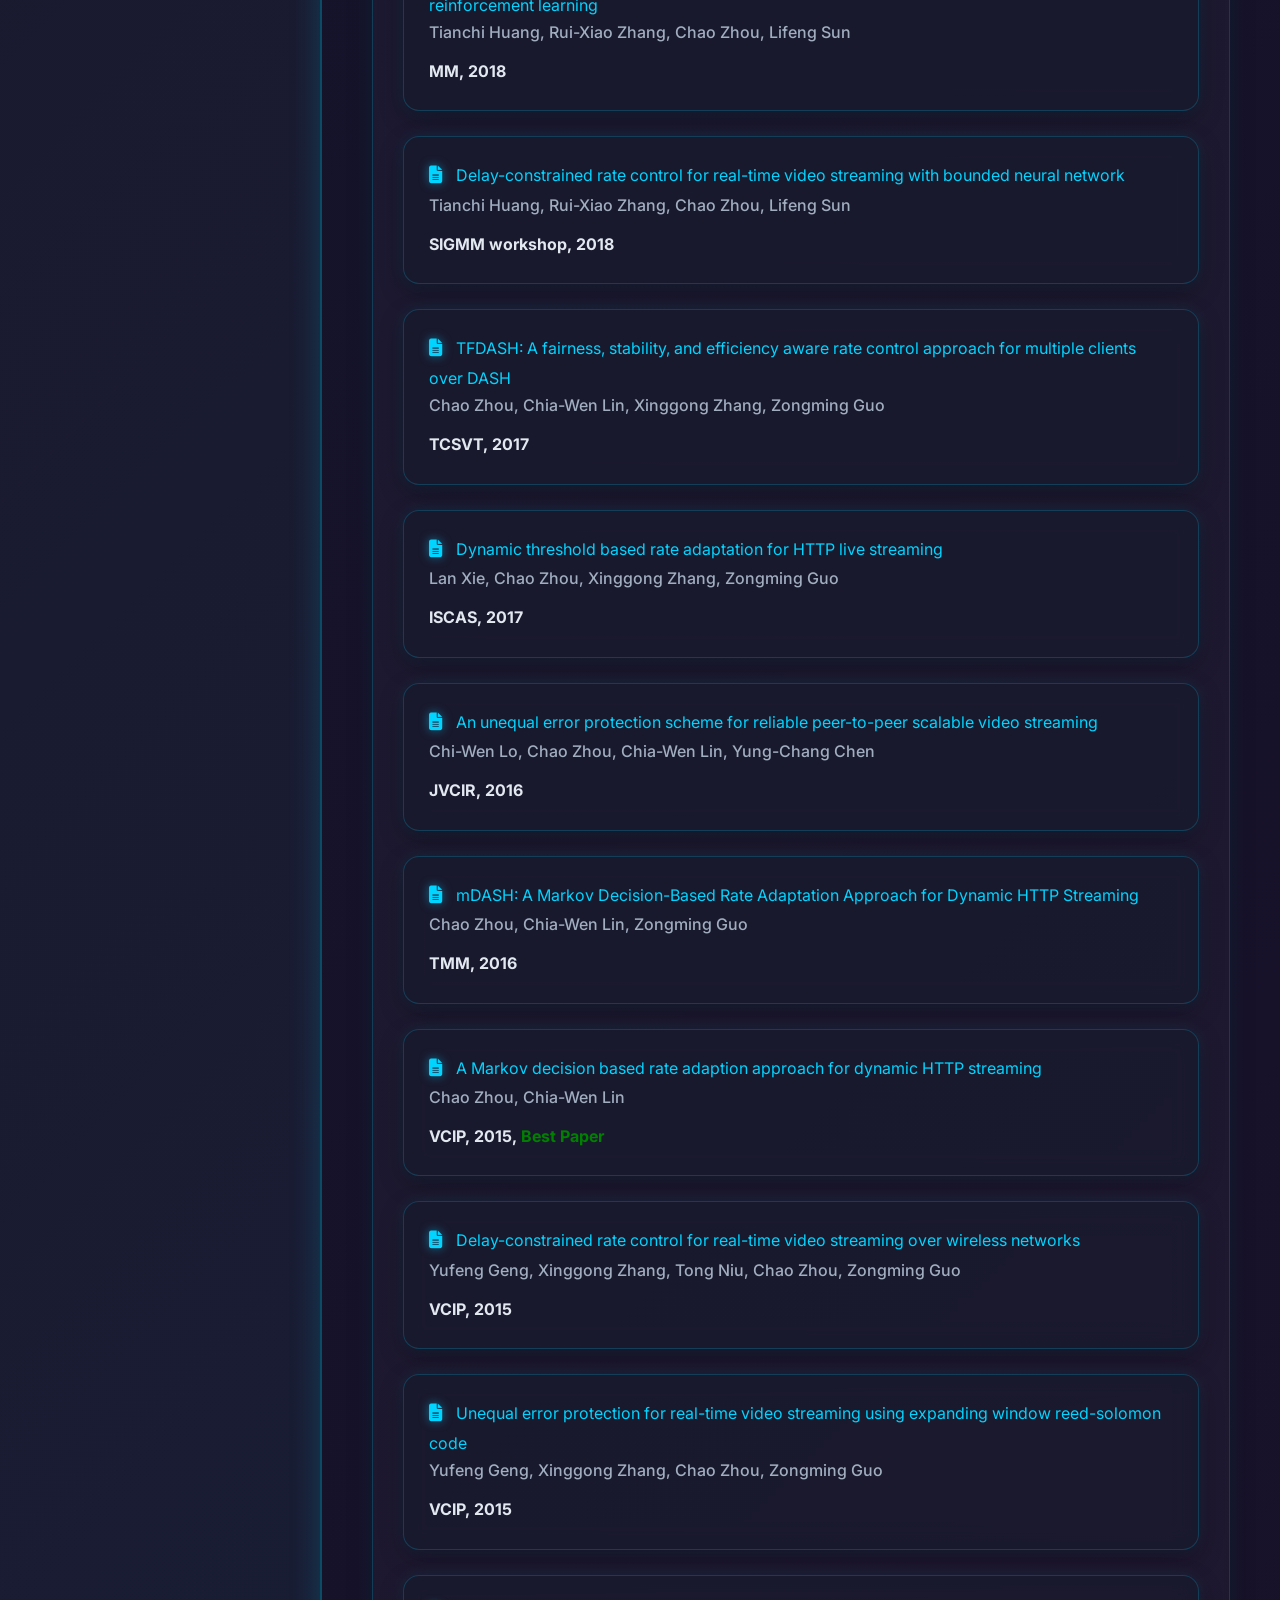
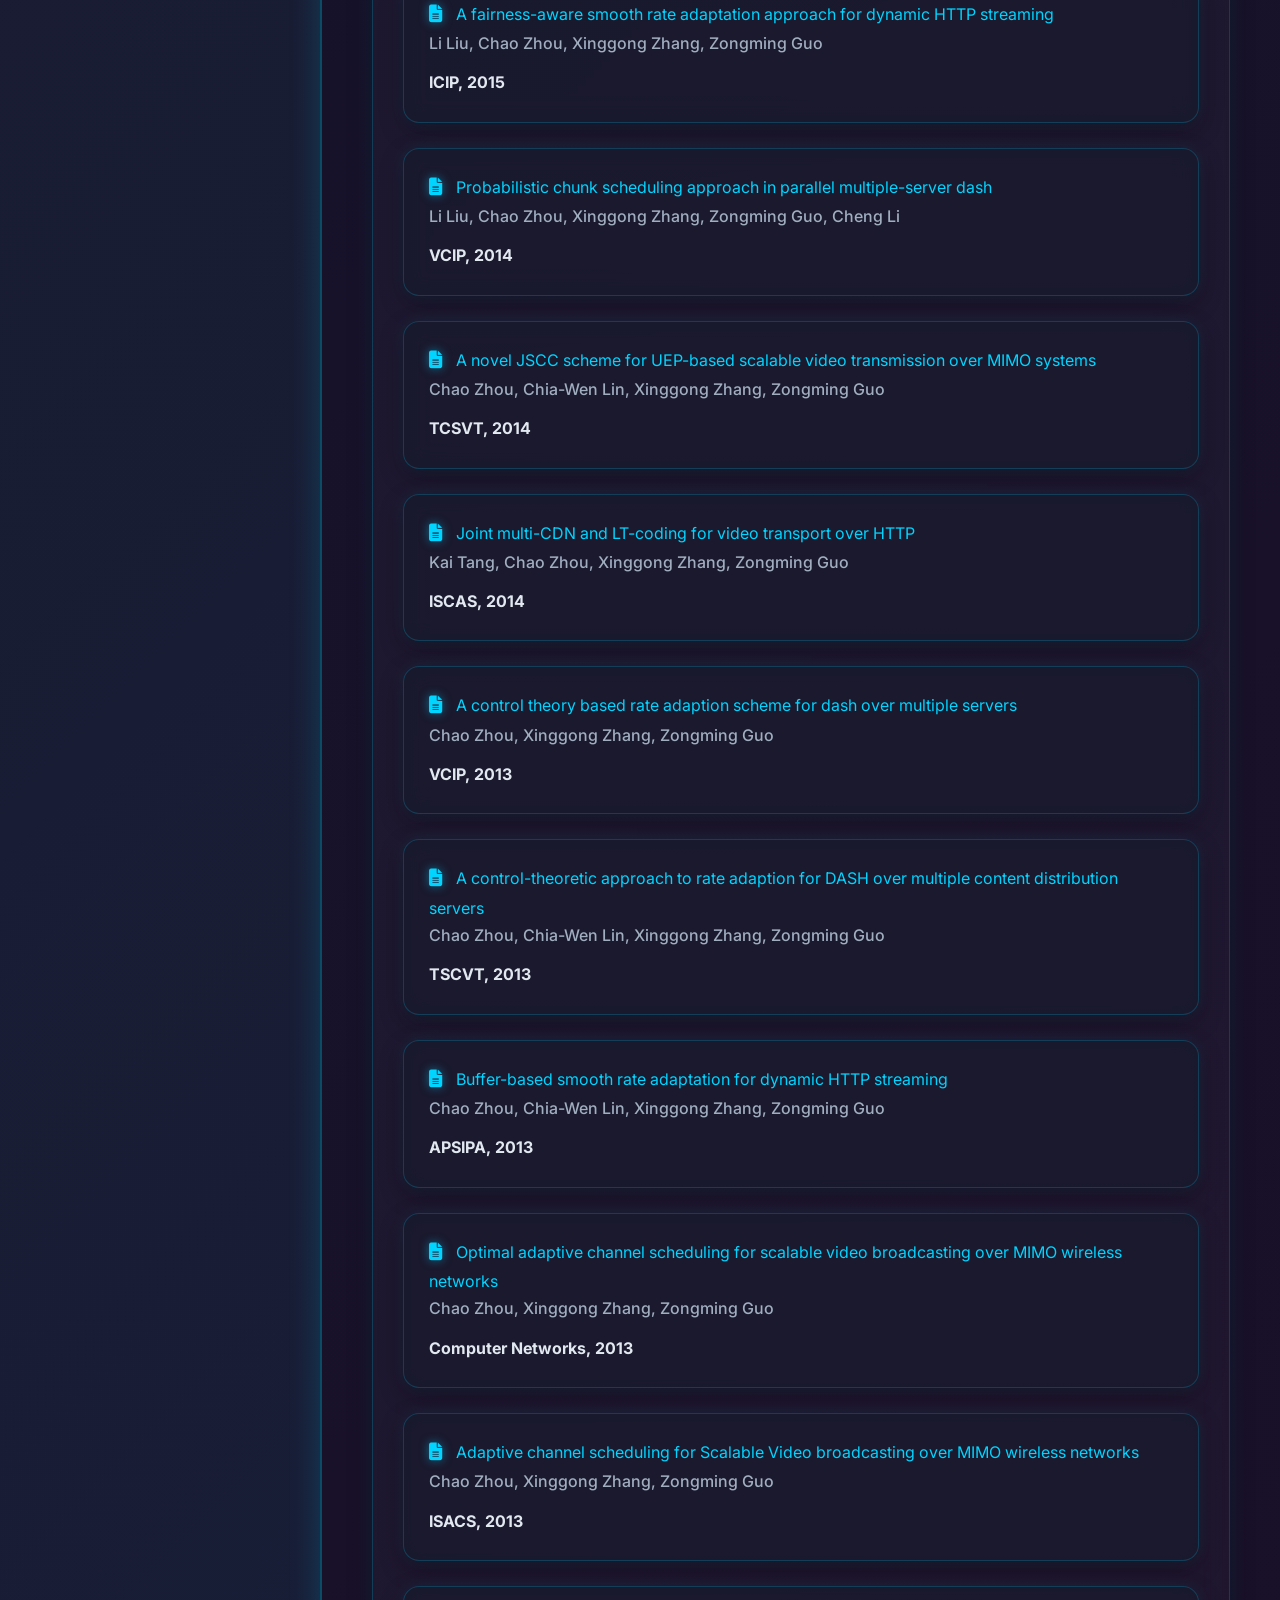
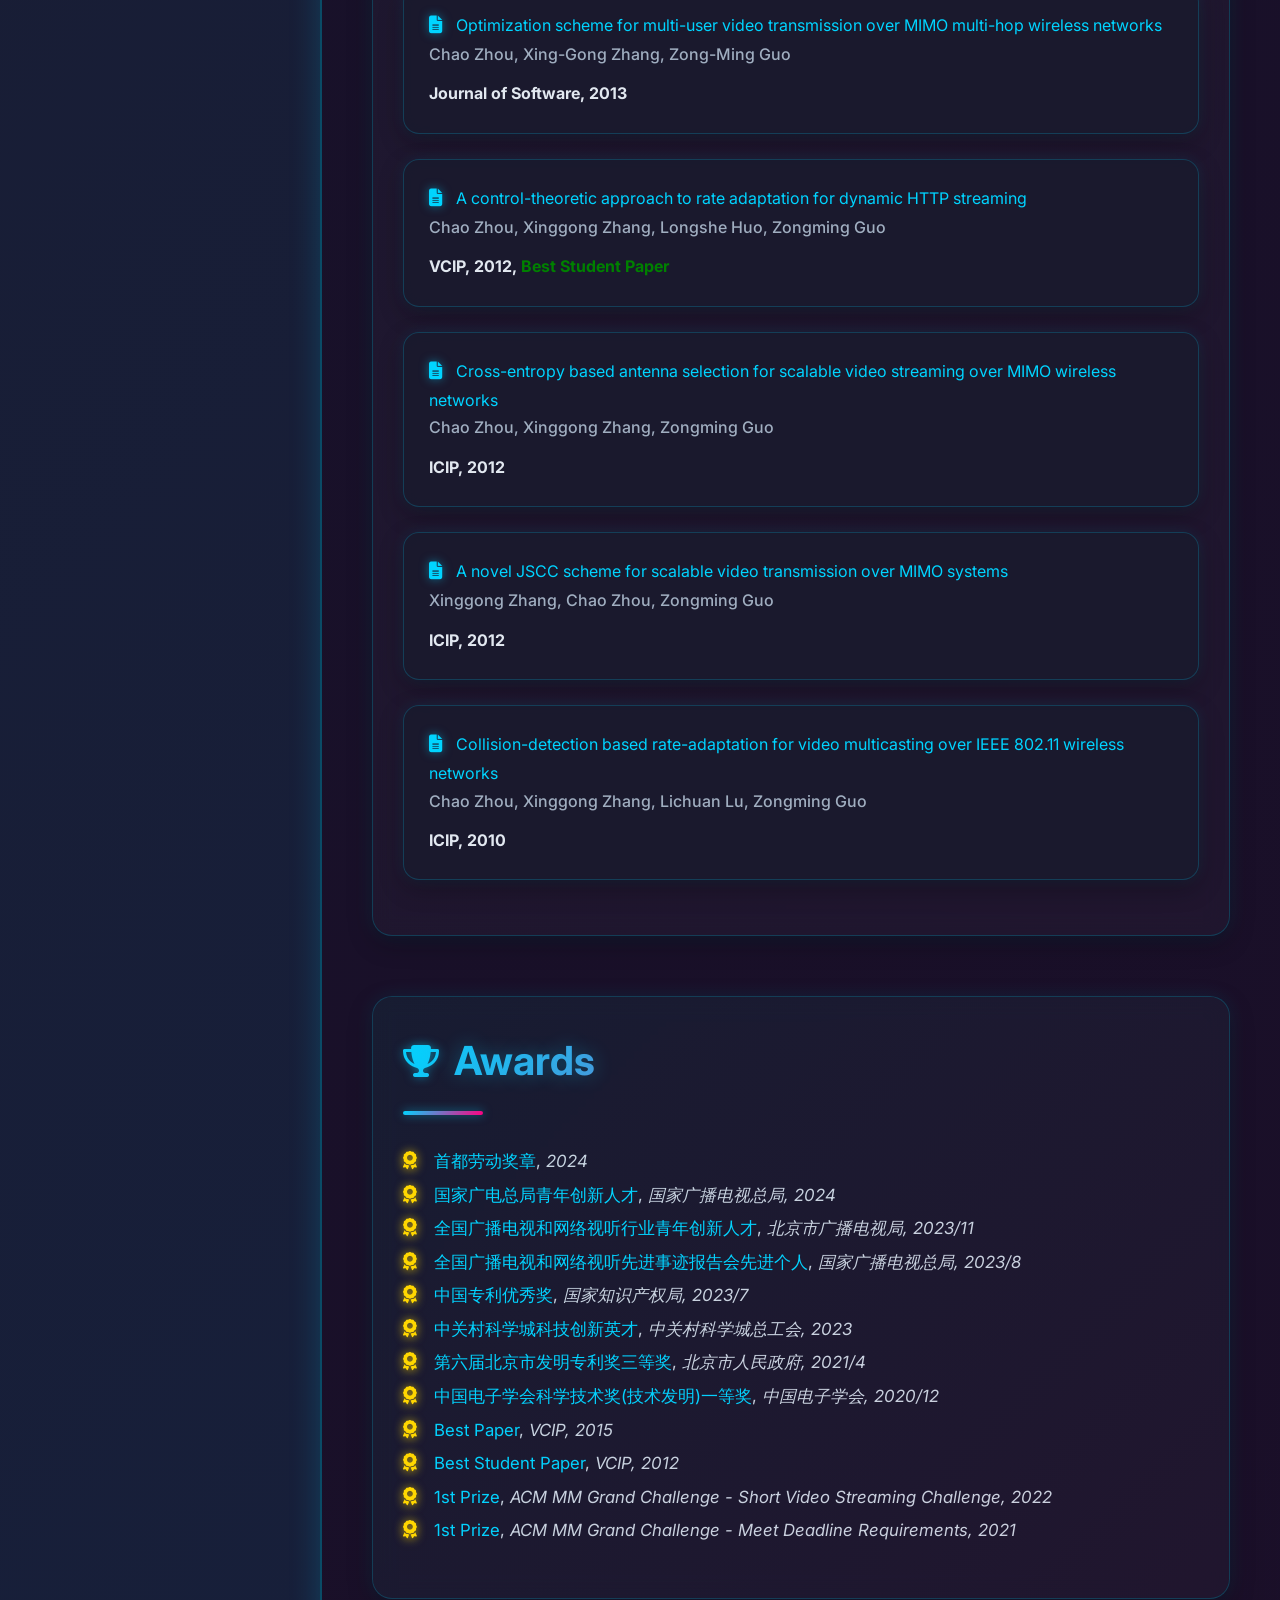
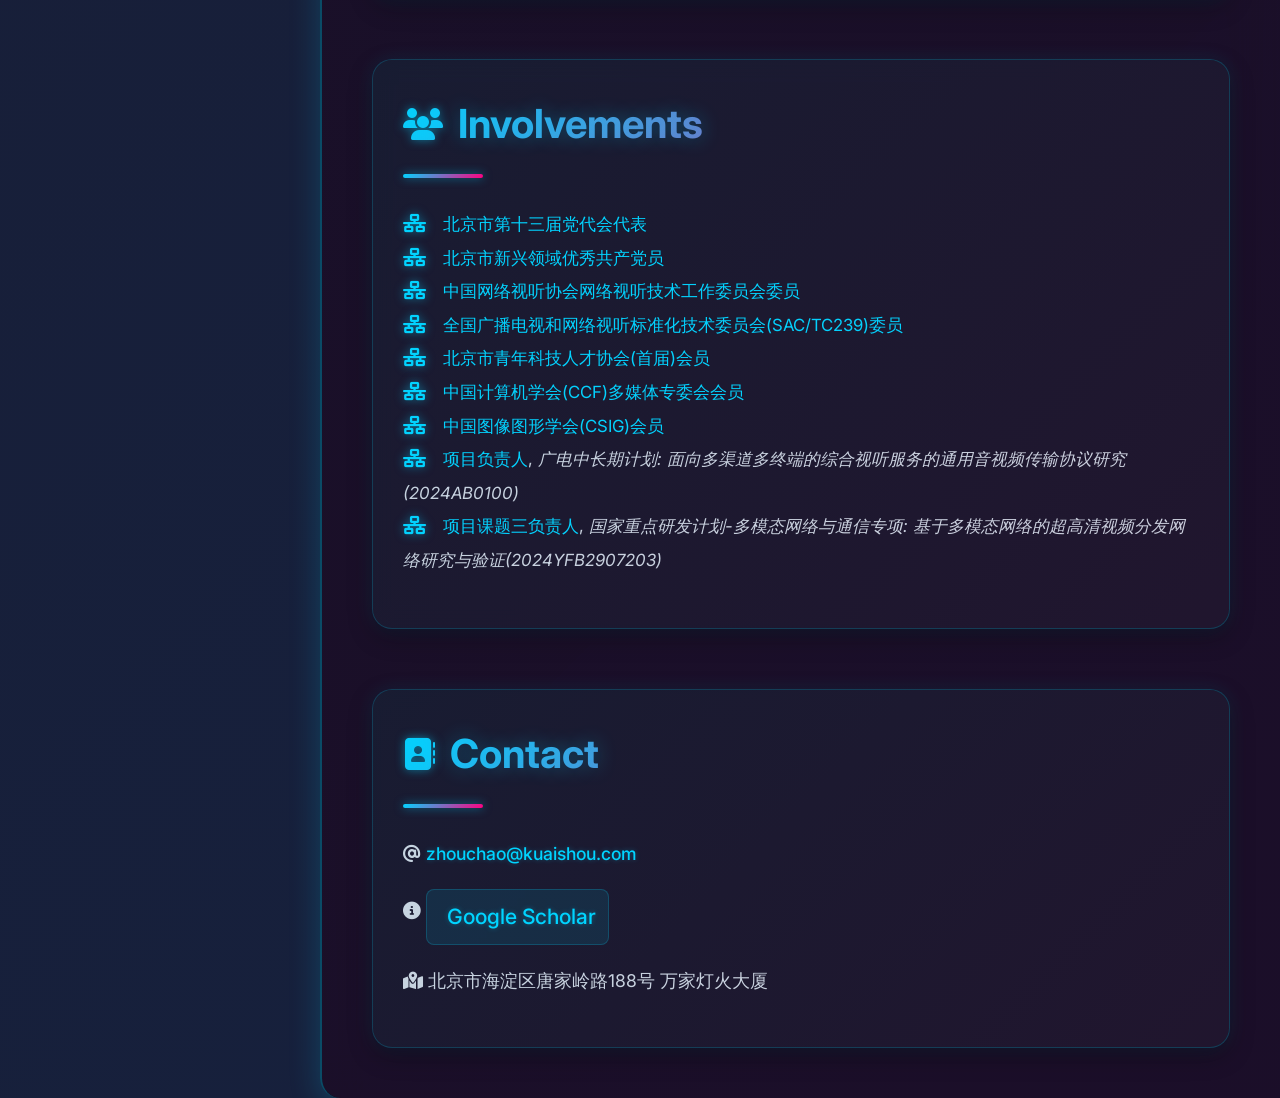
==== commit 0d8555c6: "feat: add SAC/TC239 committee membership to involvements" ====
--- a/index.html
+++ b/index.html
@@ -544,6 +544,7 @@
                         <i class="fas fa-network-wired involvements-icon"></i> <font color="#00d4ff">北京市第十三届党代会代表</font><br>
                         <i class="fas fa-network-wired involvements-icon"></i> <font color="#00d4ff">北京市新兴领域优秀共产党员</font><br>
                         <i class="fas fa-network-wired involvements-icon"></i> <font color="#00d4ff">中国网络视听协会网络视听技术工作委员会委员</font><br>
+                        <i class="fas fa-network-wired involvements-icon"></i> <font color="#00d4ff">全国广播电视和网络视听标准化技术委员会(SAC/TC239)委员</font><br>
                         <i class="fas fa-network-wired involvements-icon"></i> <font color="#00d4ff">北京市青年科技人才协会(首届)会员</font><br>
                         <i class="fas fa-network-wired involvements-icon"></i> <font color="#00d4ff">中国计算机学会(CCF)多媒体专委会会员</font><br>
                         <i class="fas fa-network-wired involvements-icon"></i> <font color="#00d4ff">中国图像图形学会(CSIG)会员</font><br>
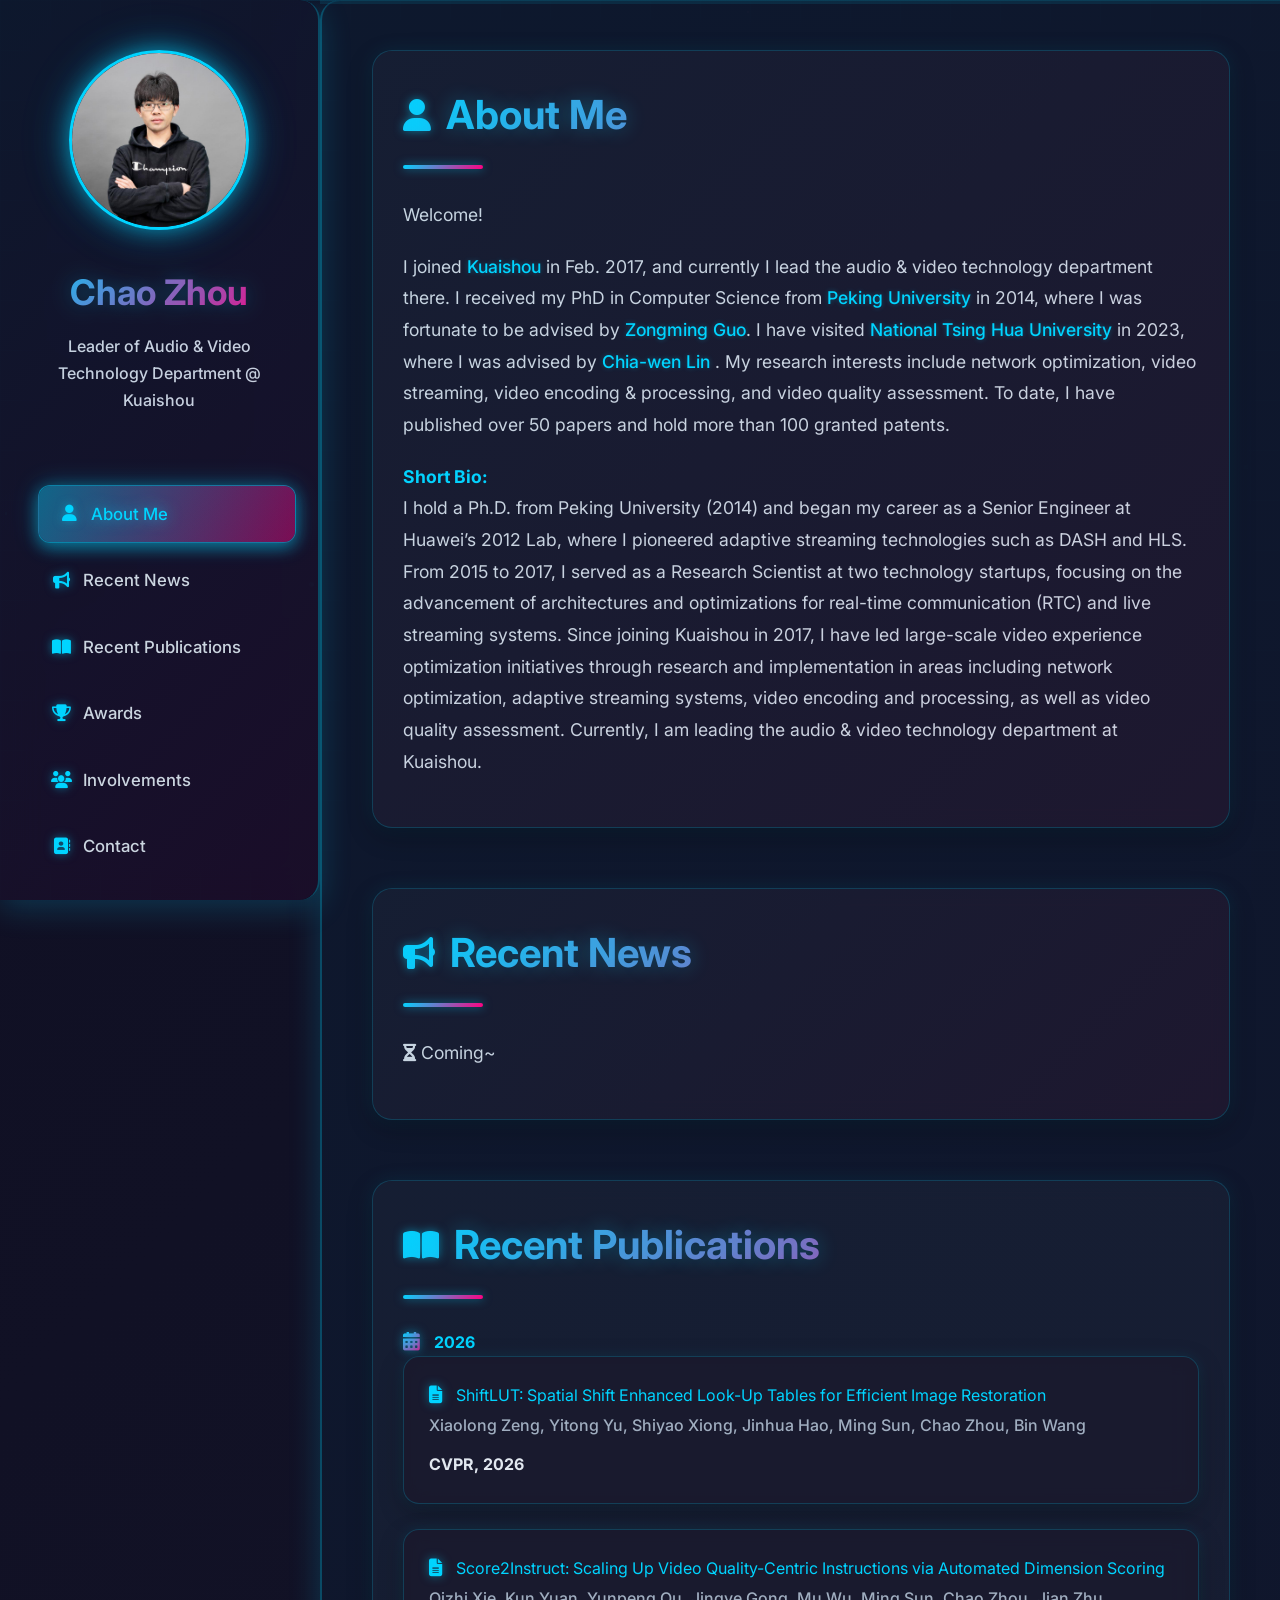
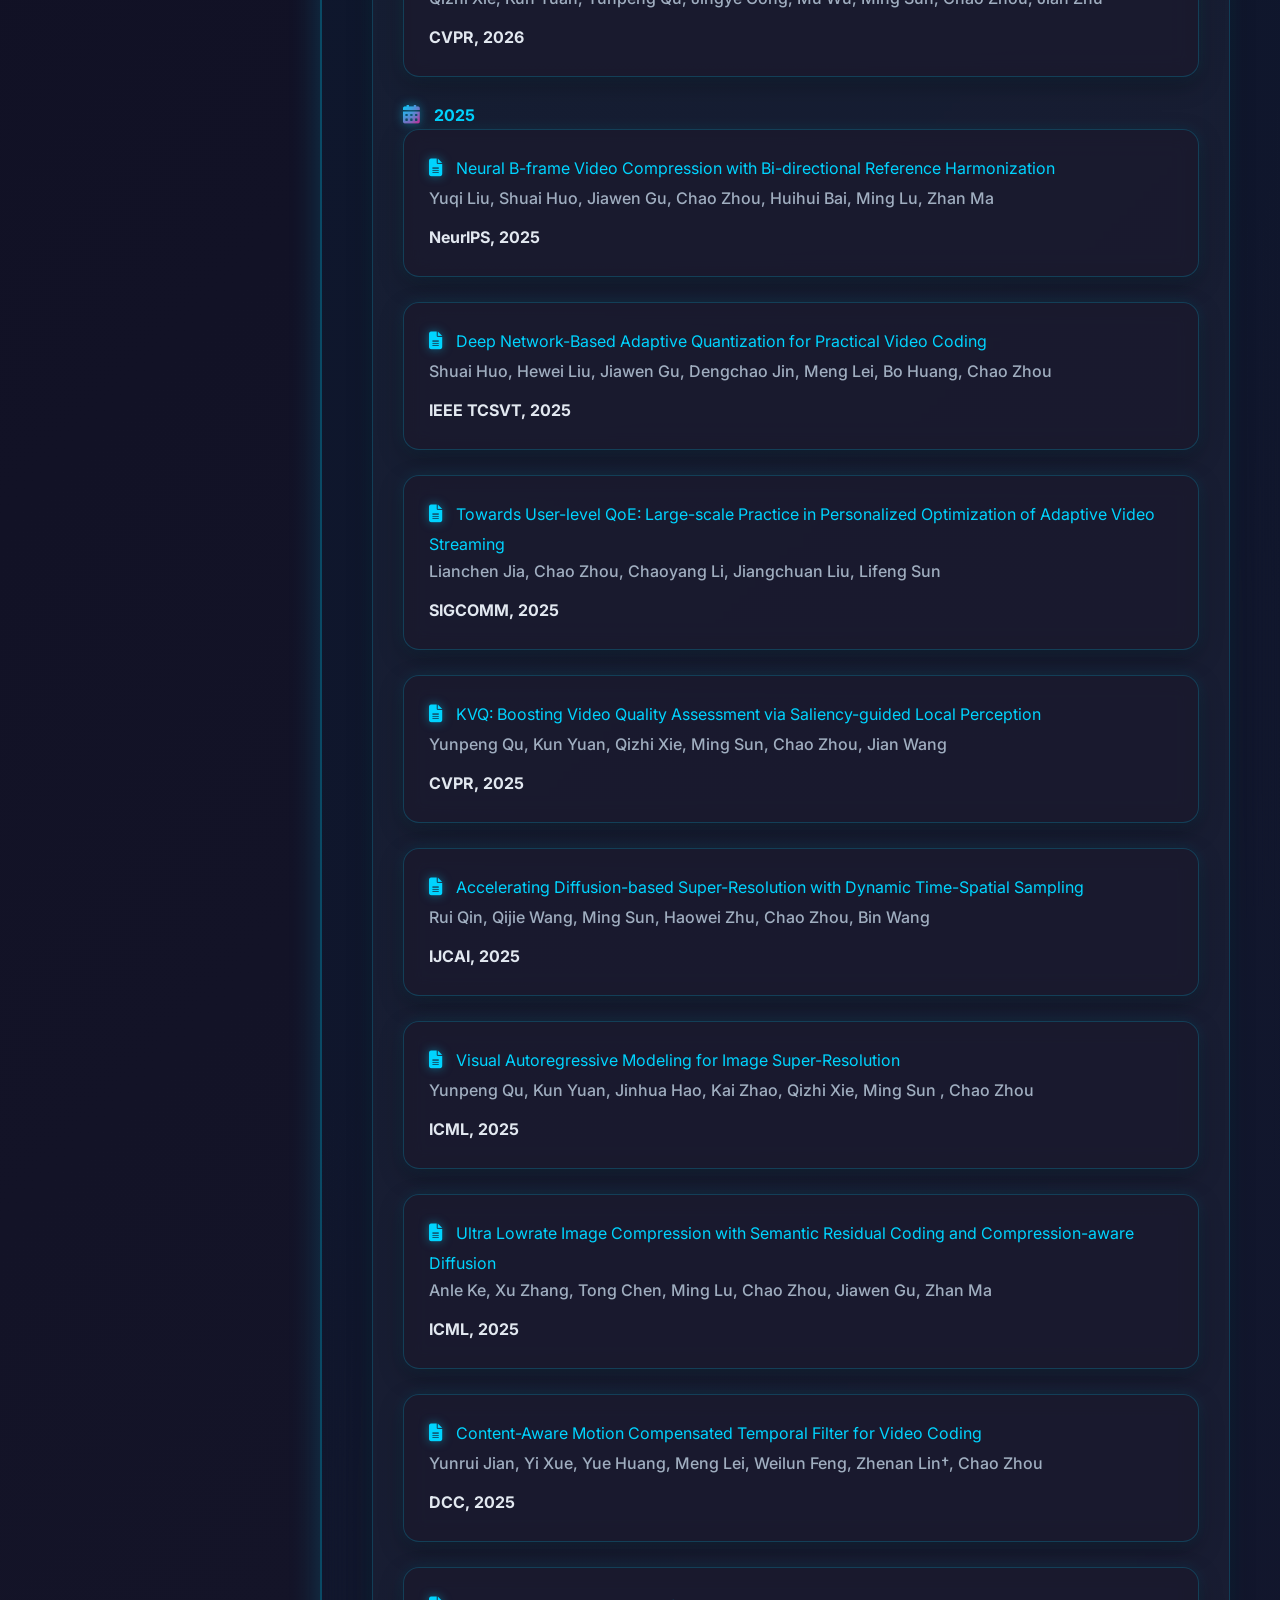
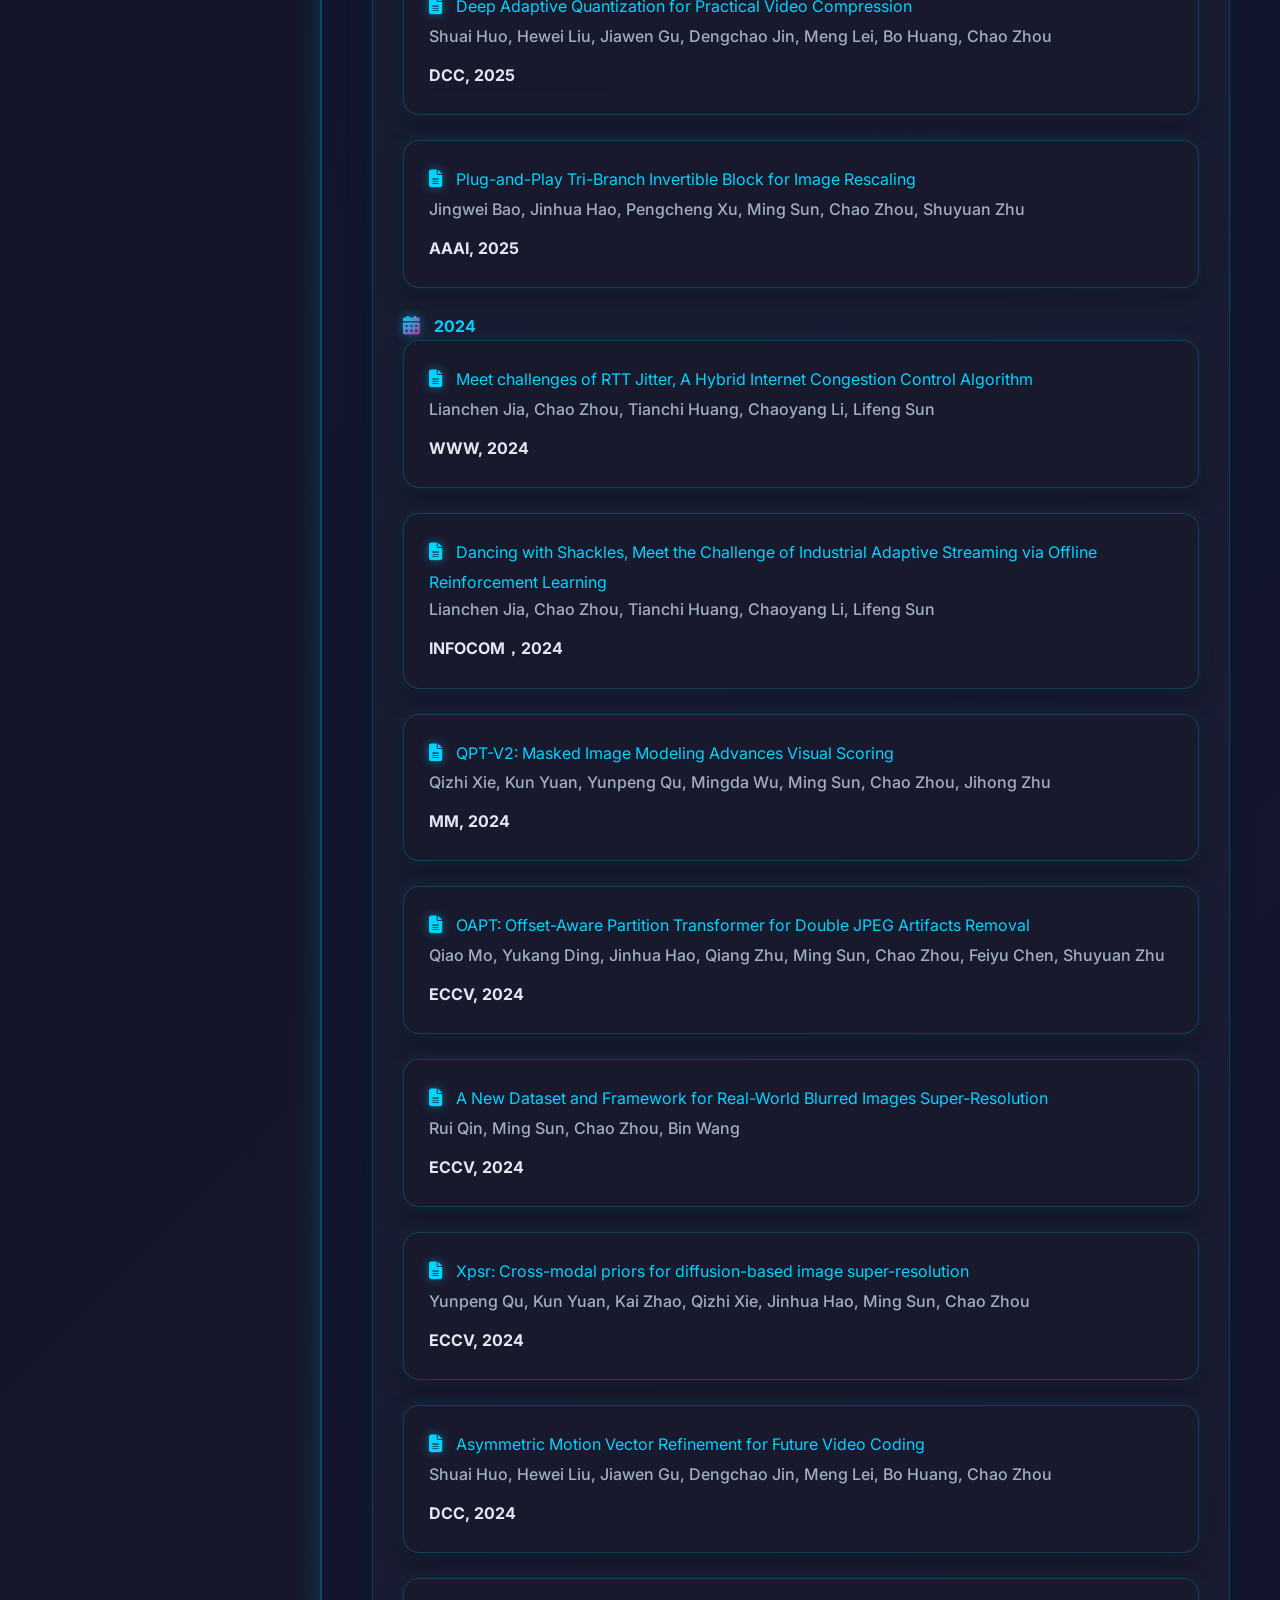
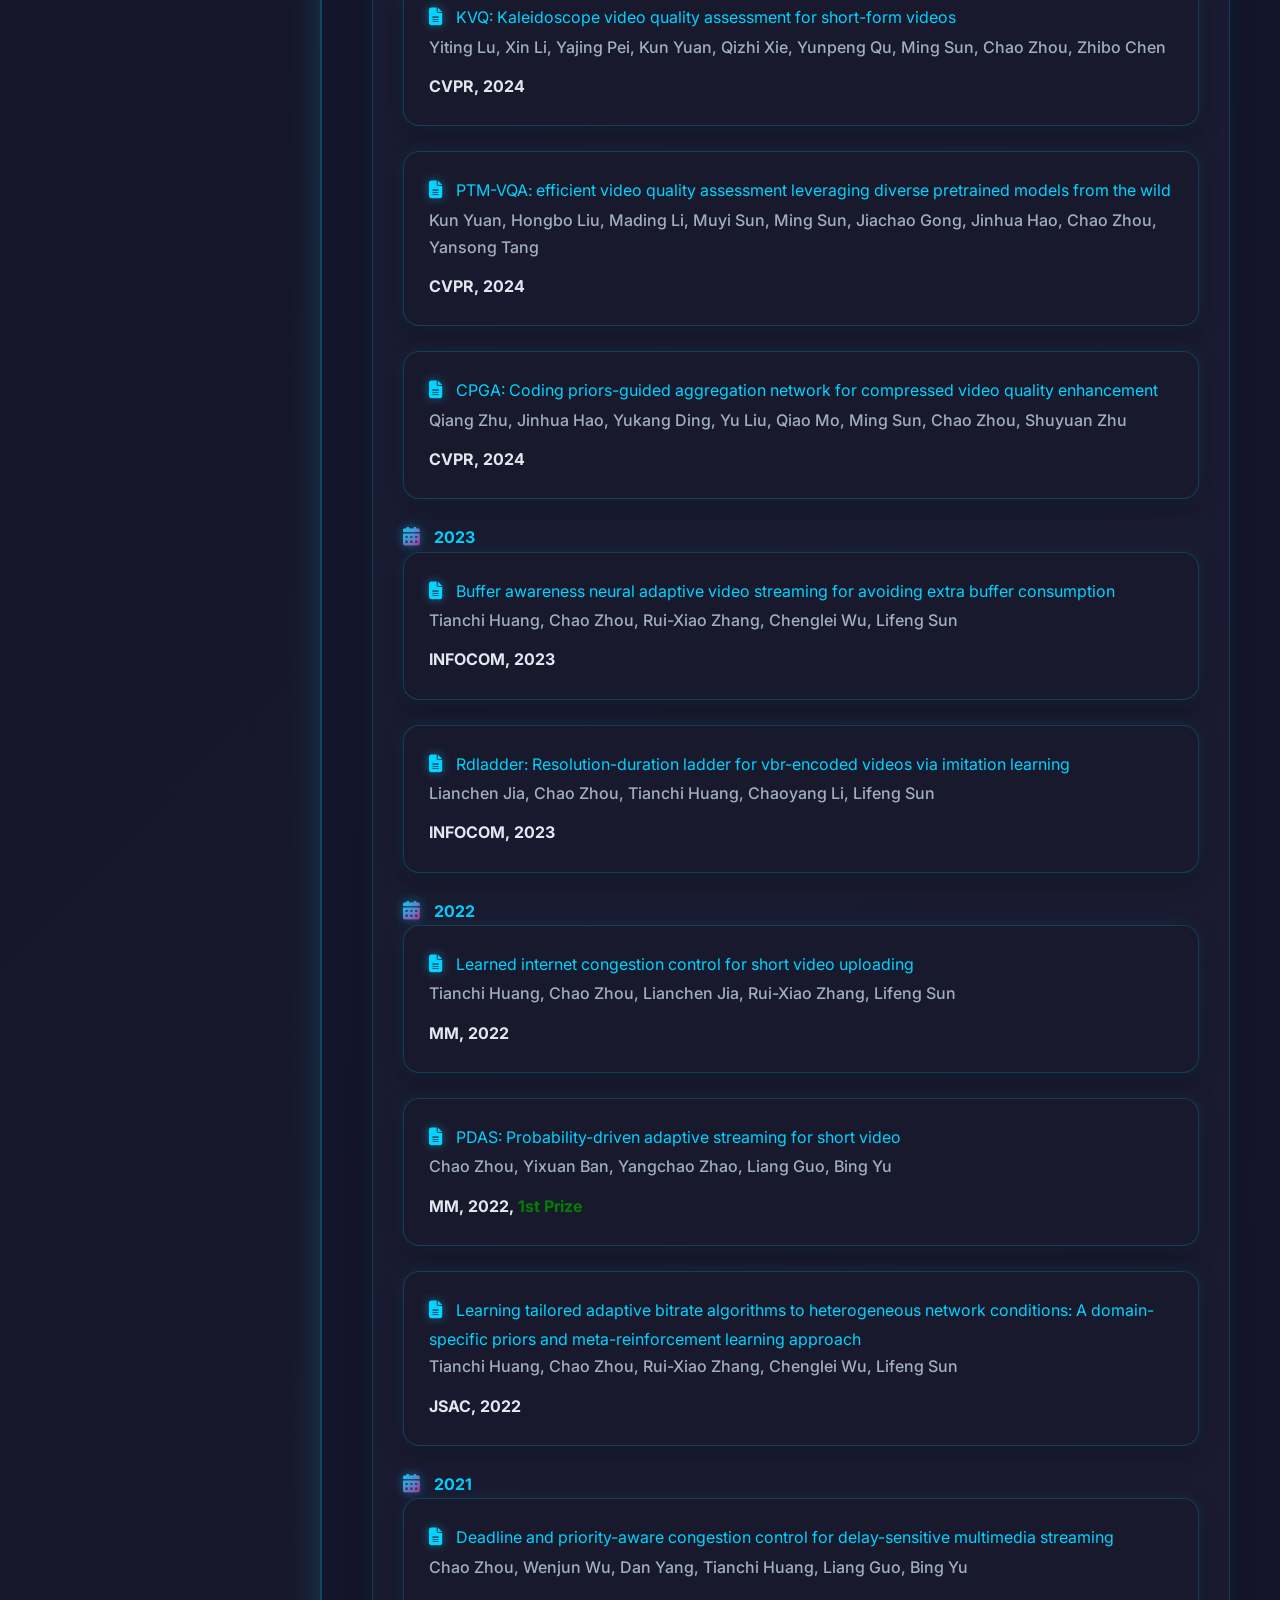
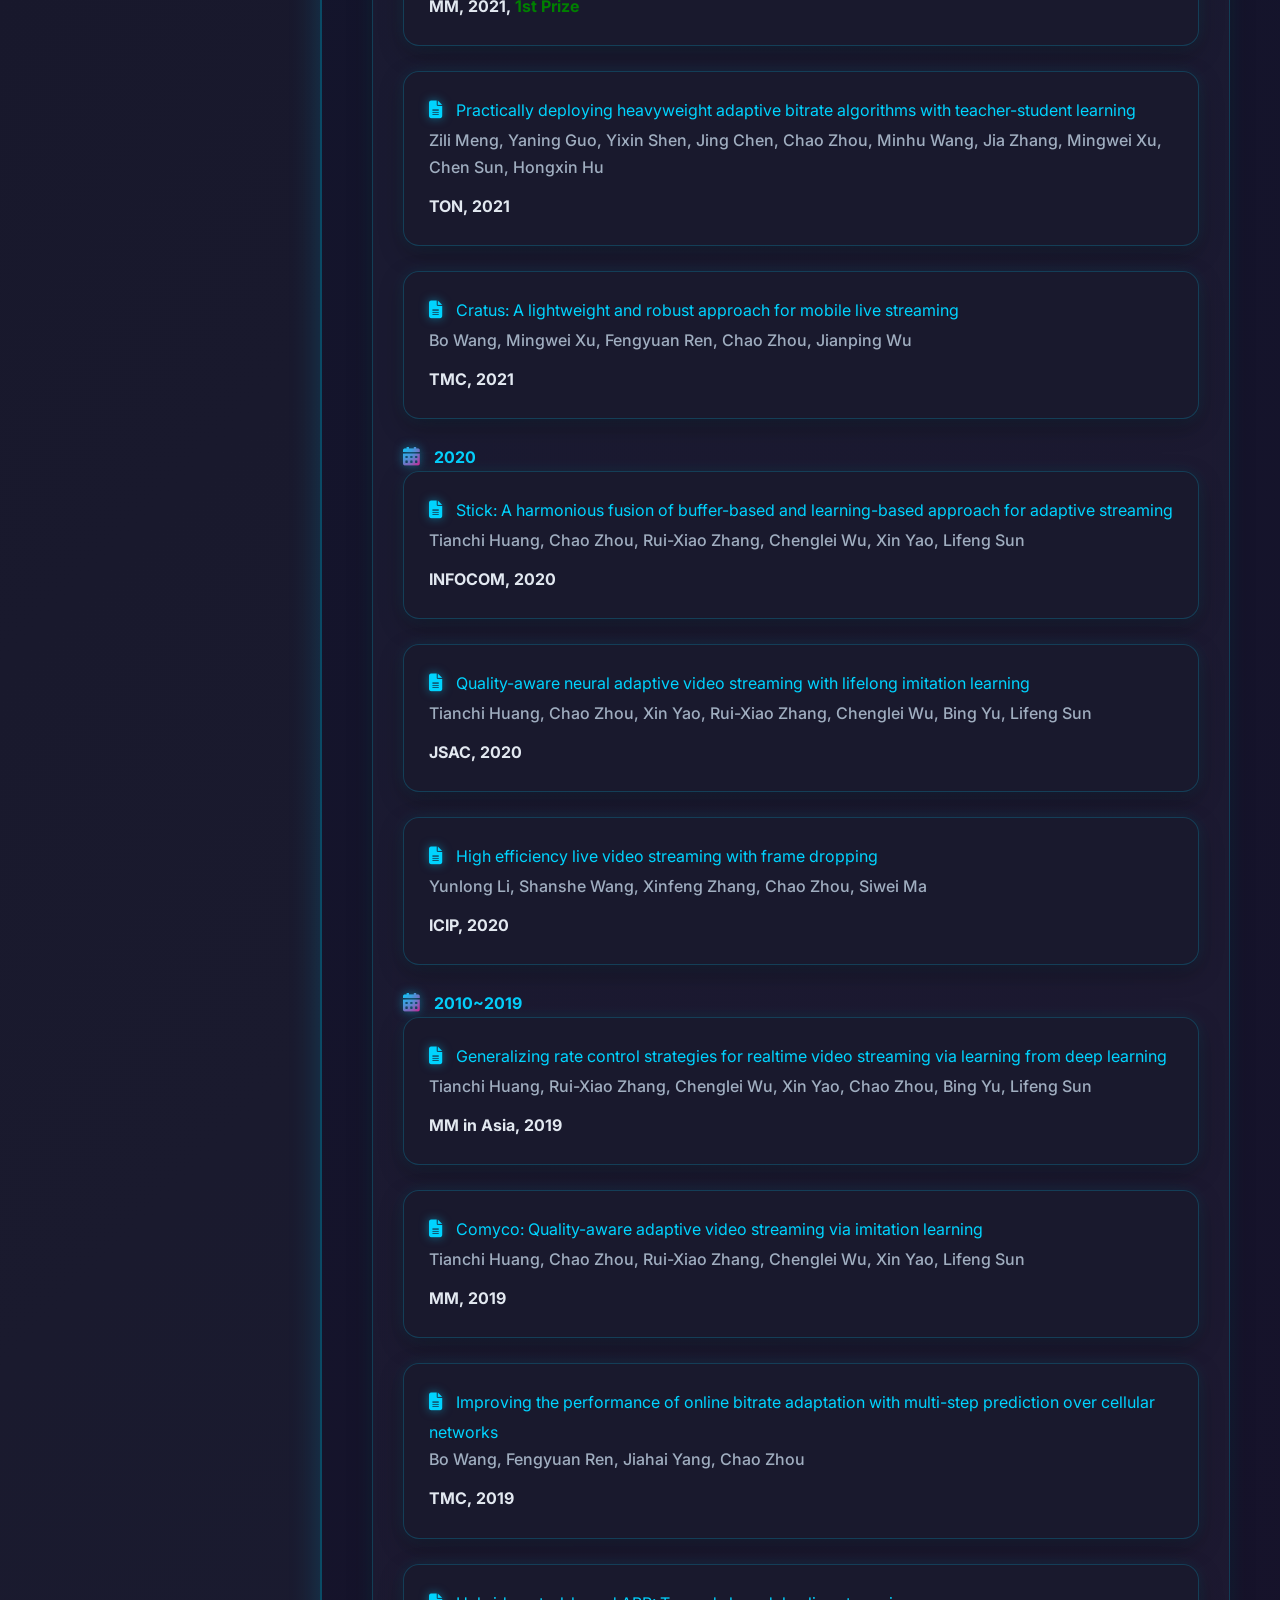
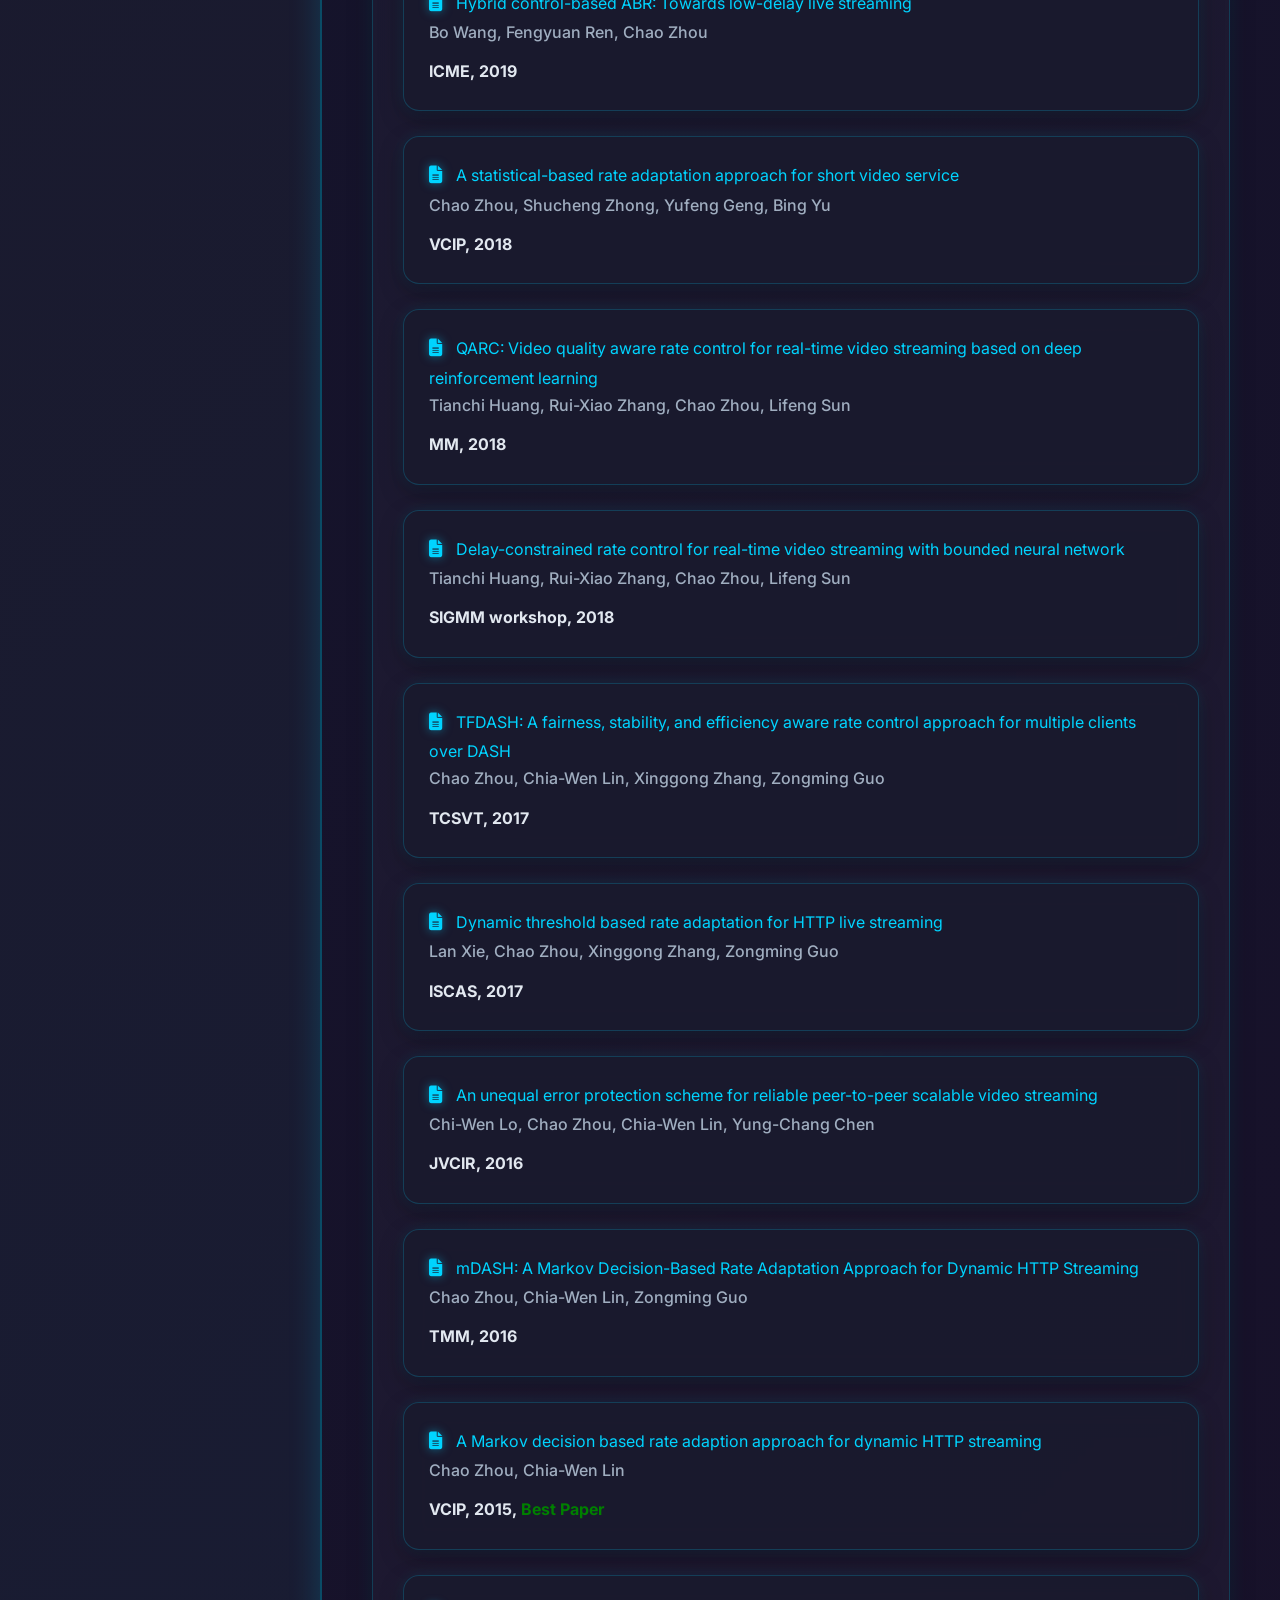
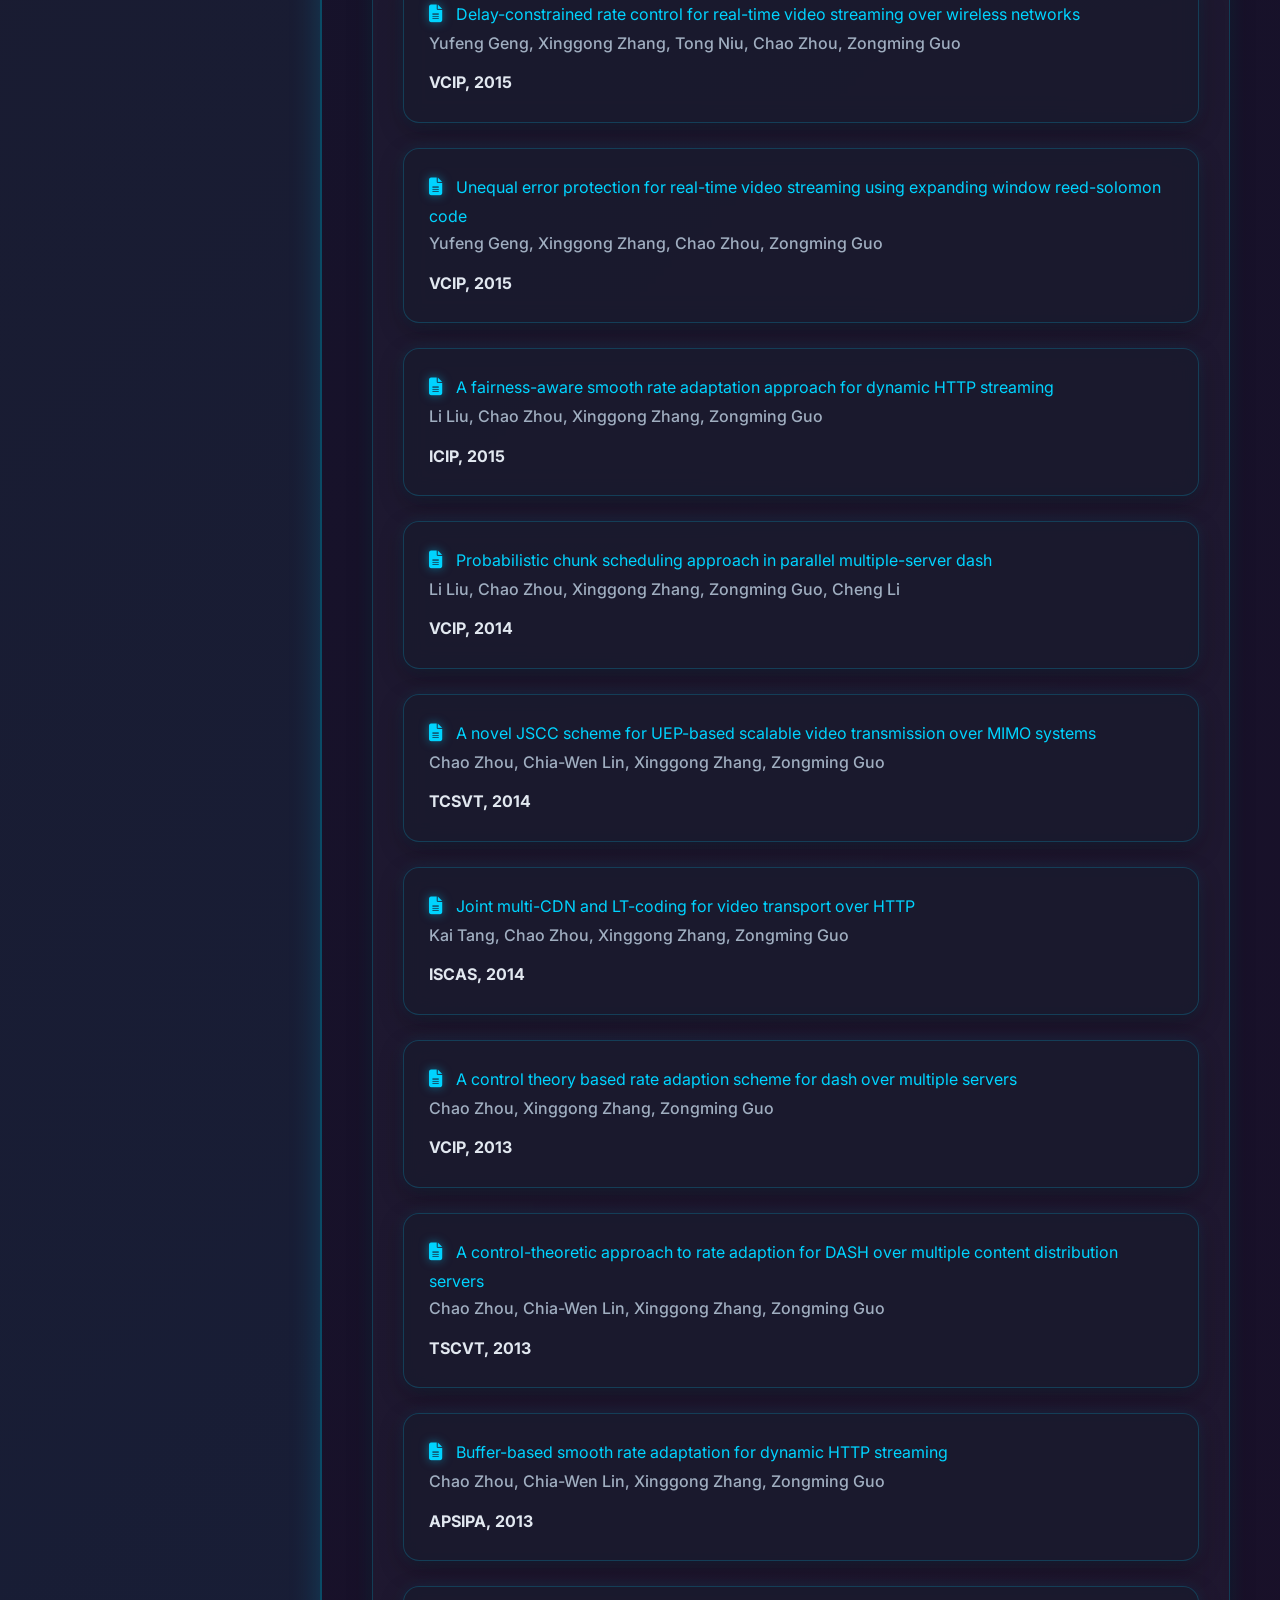
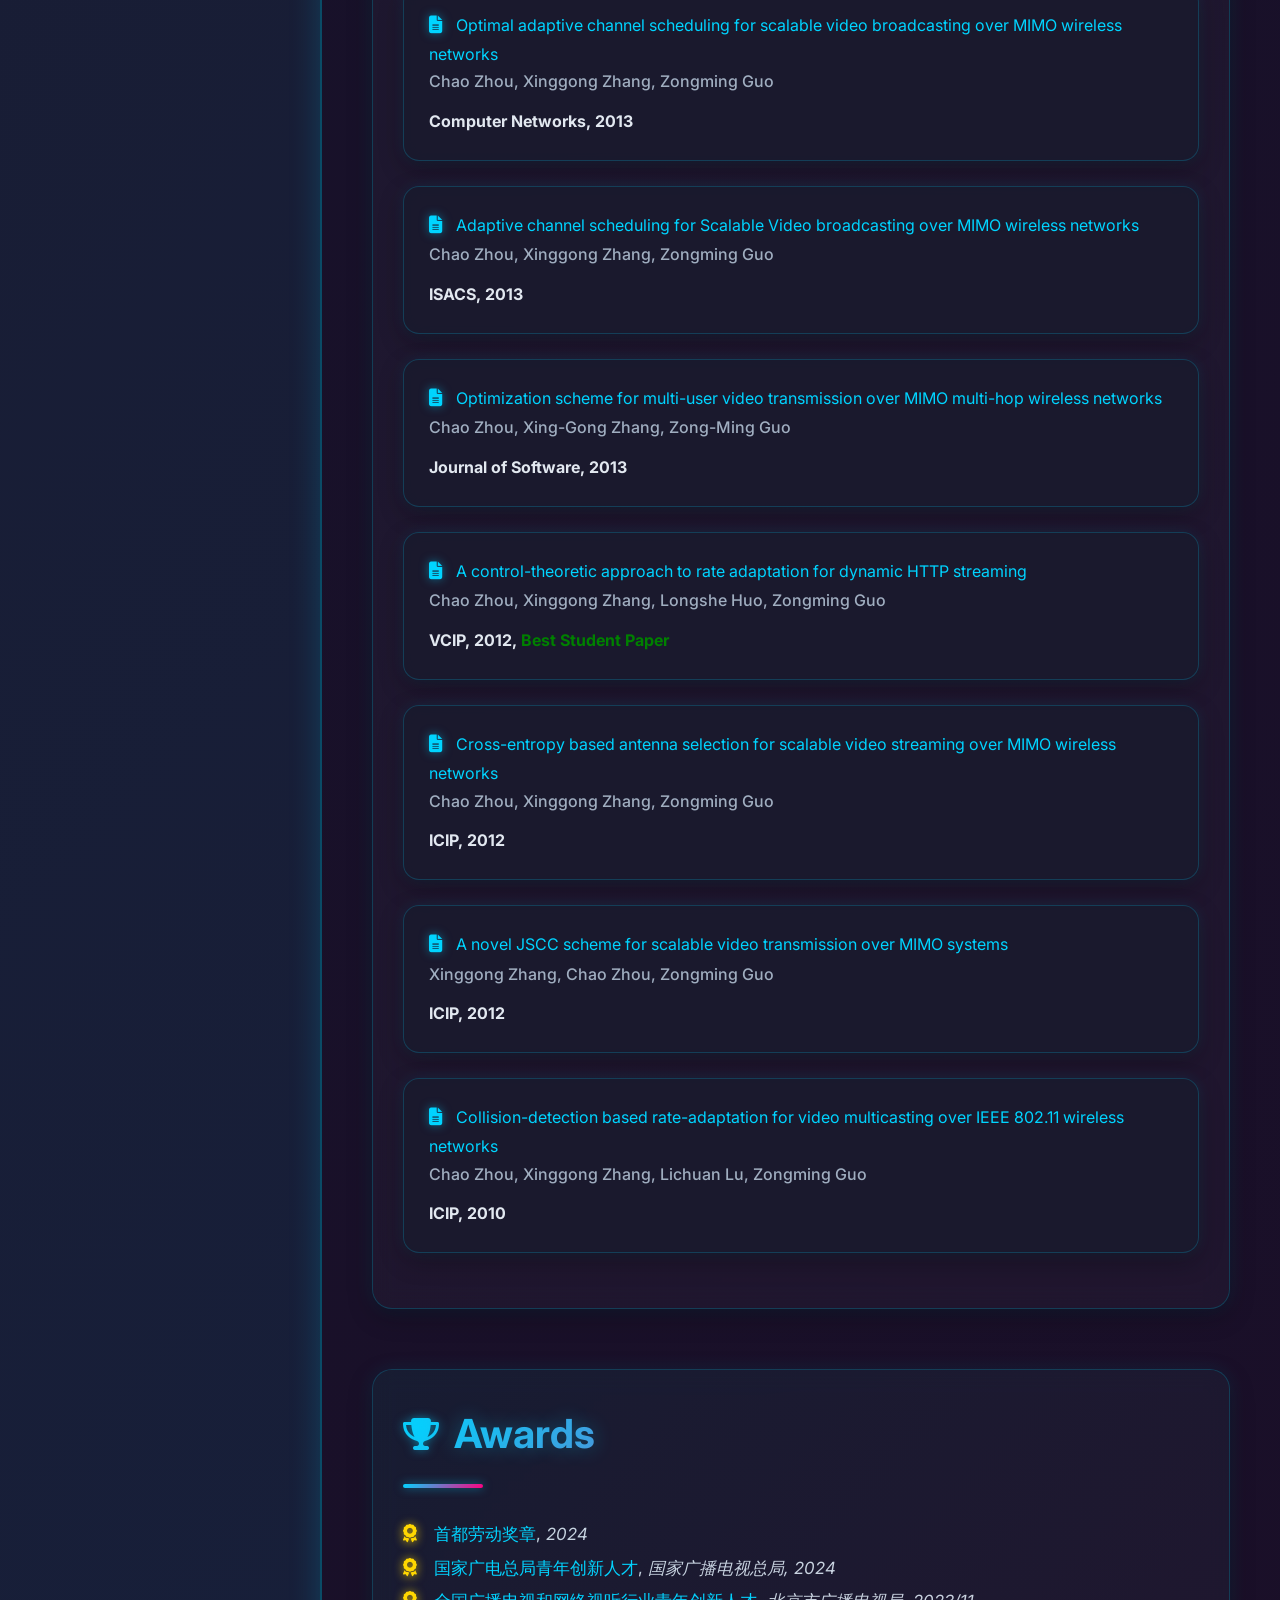
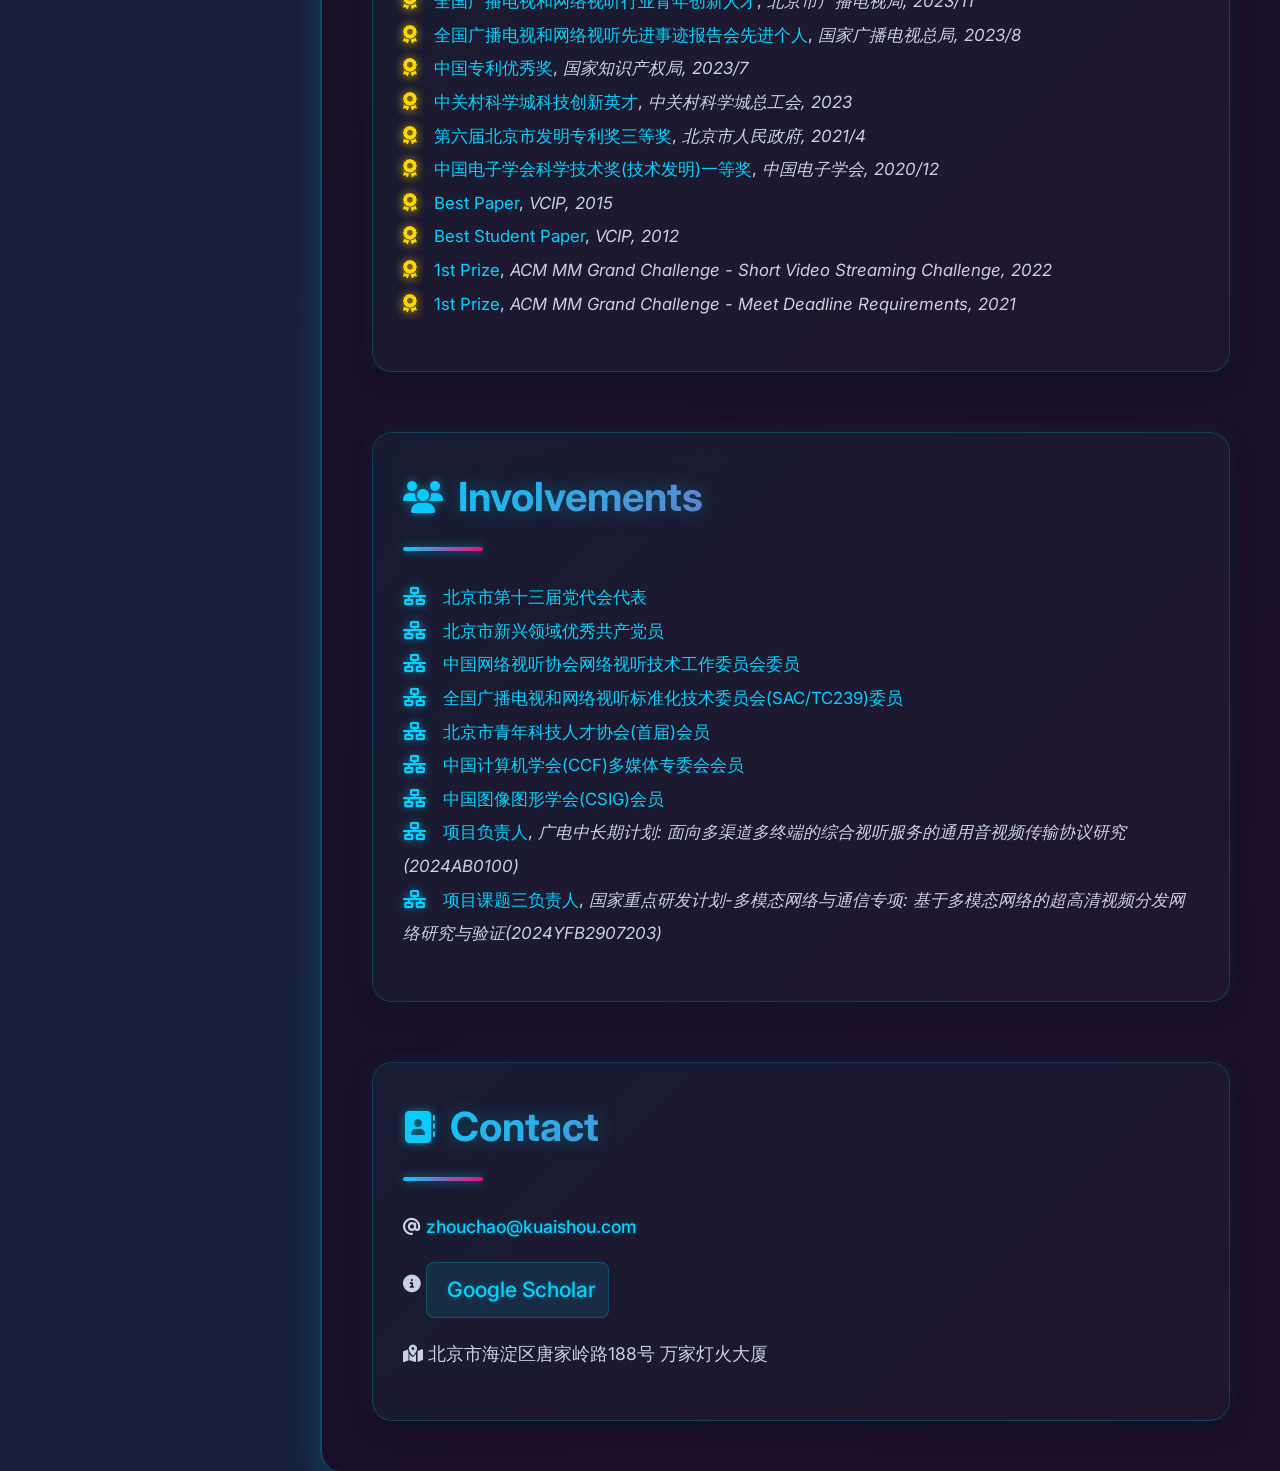
==== commit db2197da: "feat: add 4 new publications (CVPR 2026, NeurIPS/TCSVT 2025) and remove duplicate entries" ====
--- a/index.html
+++ b/index.html
@@ -66,7 +66,36 @@
             <section id="publications" class="content-section card-section">
                 <h2><i class="fas fa-book-open"></i> Recent Publications</h2>
                 
+                <i class="fas fa-calendar-days"></i> <strong> <font color="#00d4ff"> 2026 </font></strong>
+                <div class="publication-item card">
+                    <a href="https://arxiv.org/abs/2603.00906" target="_blank"> <i class="fas fa-file-alt"></i> </a> 
+                    <font color="#00d4ff"> ShiftLUT: Spatial Shift Enhanced Look-Up Tables for Efficient Image Restoration </font> </a> <br>
+                    <em>Xiaolong Zeng, Yitong Yu, Shiyao Xiong, Jinhua Hao, Ming Sun, Chao Zhou, Bin Wang </em>
+                    <strong>CVPR, 2026</strong>
+                </div>
+
+                <div class="publication-item card">
+                    <a href="https://arxiv.org/abs/2506.21011" target="_blank"> <i class="fas fa-file-alt"></i> </a> 
+                    <font color="#00d4ff"> Score2Instruct: Scaling Up Video Quality-Centric Instructions via Automated Dimension Scoring </font> </a> <br>
+                    <em>Qizhi Xie, Kun Yuan, Yunpeng Qu, Jingye Gong, Mu Wu, Ming Sun, Chao Zhou, Jian Zhu </em>
+                    <strong>CVPR, 2026</strong>
+                </div>
+
                 <i class="fas fa-calendar-days"></i> <strong> <font color="#00d4ff"> 2025 </font></strong>
+                <div class="publication-item card">
+                    <a href="https://arxiv.org/abs/2511.08938" target="_blank"> <i class="fas fa-file-alt"></i> </a> 
+                    <font color="#00d4ff"> Neural B-frame Video Compression with Bi-directional Reference Harmonization </font> </a> <br>
+                    <em>Yuqi Liu, Shuai Huo, Jiawen Gu, Chao Zhou, Huihui Bai, Ming Lu, Zhan Ma </em>
+                    <strong>NeurIPS, 2025</strong>
+                </div>
+
+                <div class="publication-item card">
+                    <a href="https://ieeexplore.ieee.org/document/11134514/" target="_blank"> <i class="fas fa-file-alt"></i> </a> 
+                    <font color="#00d4ff"> Deep Network-Based Adaptive Quantization for Practical Video Coding </font> </a> <br>
+                    <em>Shuai Huo, Hewei Liu, Jiawen Gu, Dengchao Jin, Meng Lei, Bo Huang, Chao Zhou </em>
+                    <strong>IEEE TCSVT, 2025</strong>
+                </div>
+
                 <div class="publication-item card">
                     <a href="#" target="_blank"> <i class="fas fa-file-alt"></i> </a> 
                     <font color="#00d4ff"> Towards User-level QoE: Large-scale Practice in Personalized Optimization of Adaptive Video Streaming </font> </a> <br>
@@ -191,20 +220,6 @@
                     <font color="#00d4ff"> CPGA: Coding priors-guided aggregation network for compressed video quality enhancement </font> </a> <br>
                     <em>Qiang Zhu, Jinhua Hao, Yukang Ding, Yu Liu, Qiao Mo, Ming Sun, Chao Zhou, Shuyuan Zhu </em>
                     <strong>CVPR, 2024</strong>
-                </div>
-
-                <div class="publication-item card">
-                    <a href="#" target="_blank"> <i class="fas fa-file-alt"></i> </a> 
-                    <font color="#00d4ff"> Deep Adaptive Quantization for Practical Video Compression </font> </a> <br>
-                    <em>Shuai Huo, Hewei Liu, Jiawen Gu, Dengchao Jin, Meng Lei, Bo Huang, Chao Zhou </em>
-                        <strong>DCC, 2025</strong>
-                </div>
-
-                <div class="publication-item card">
-                    <a href="#" target="_blank"> <i class="fas fa-file-alt"></i> </a> 
-                    <font color="#00d4ff"> Deep Adaptive Quantization for Practical Video Compression </font> </a> <br>
-                    <em>Shuai Huo, Hewei Liu, Jiawen Gu, Dengchao Jin, Meng Lei, Bo Huang, Chao Zhou </em>
-                        <strong>DCC, 2025</strong>
                 </div>
 
                 <i class="fas fa-calendar-days"></i> <strong> <font color="#00d4ff"> 2023 </font></strong>
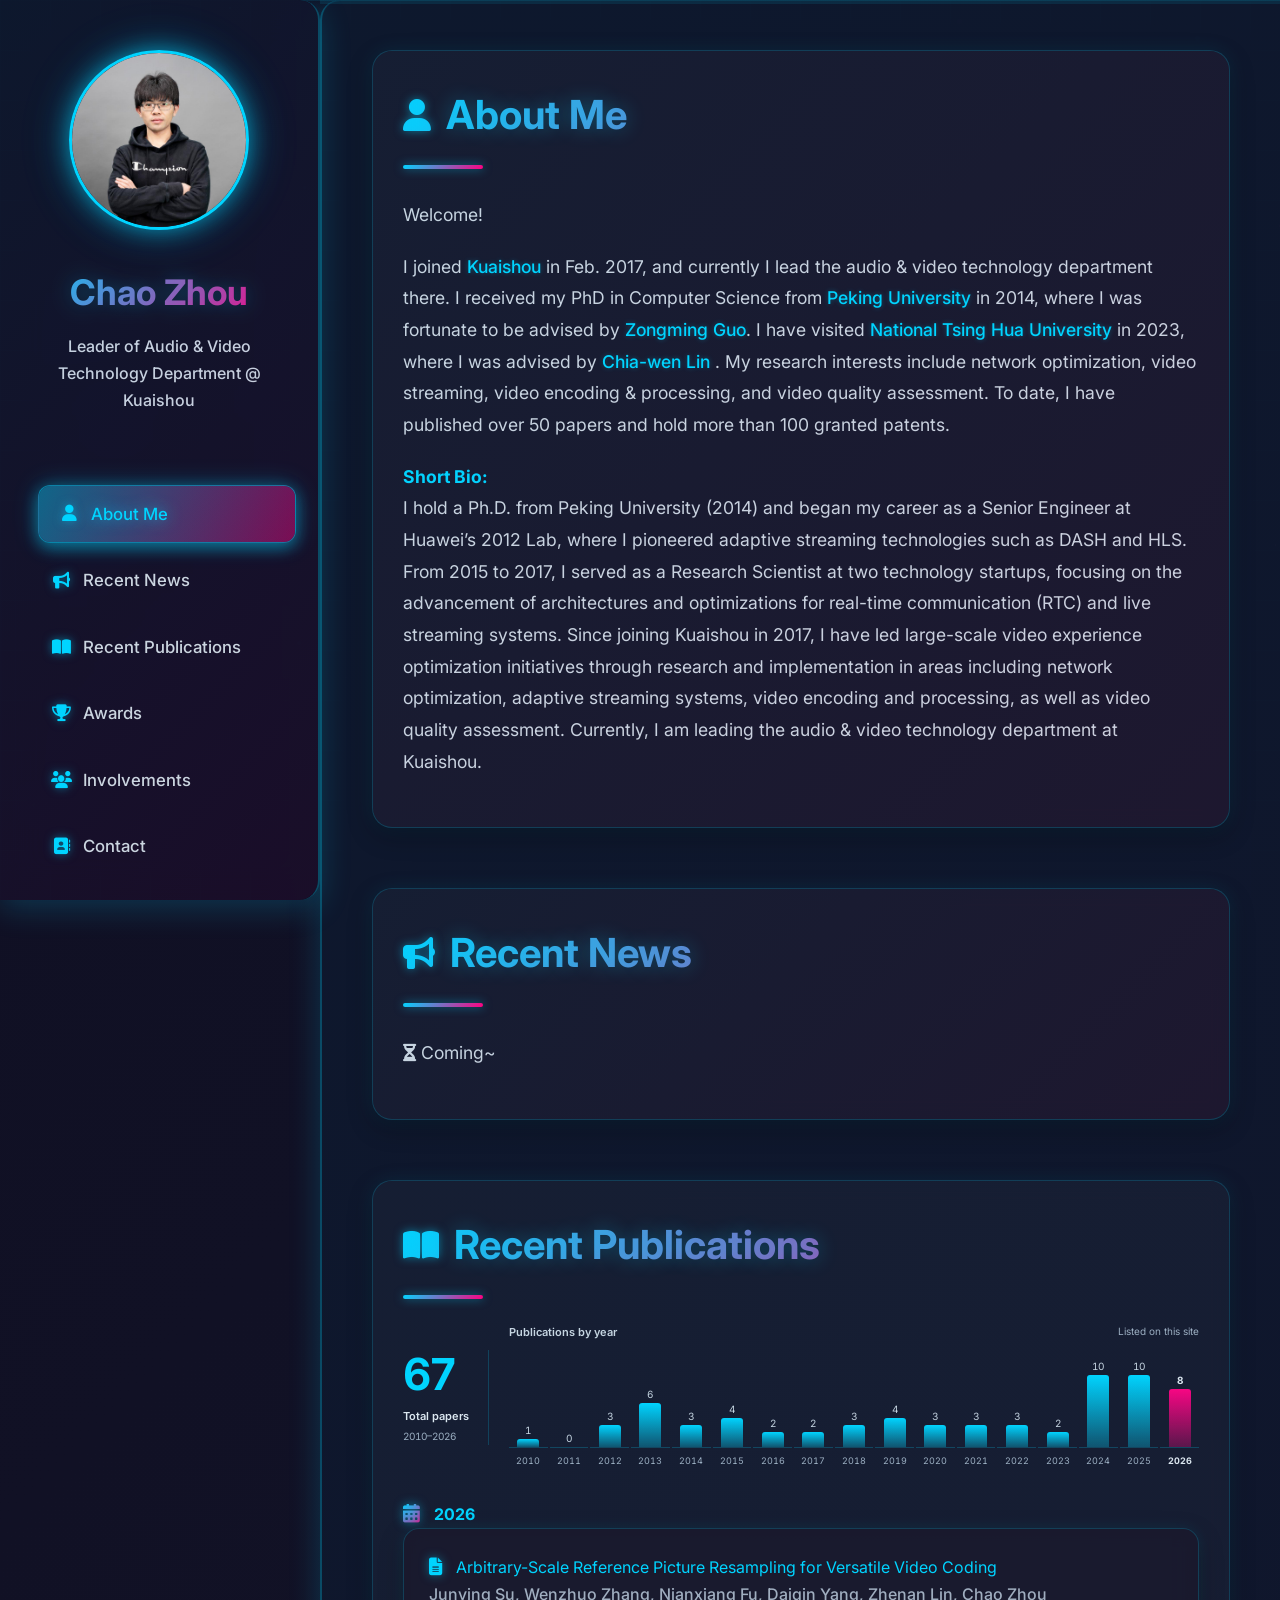
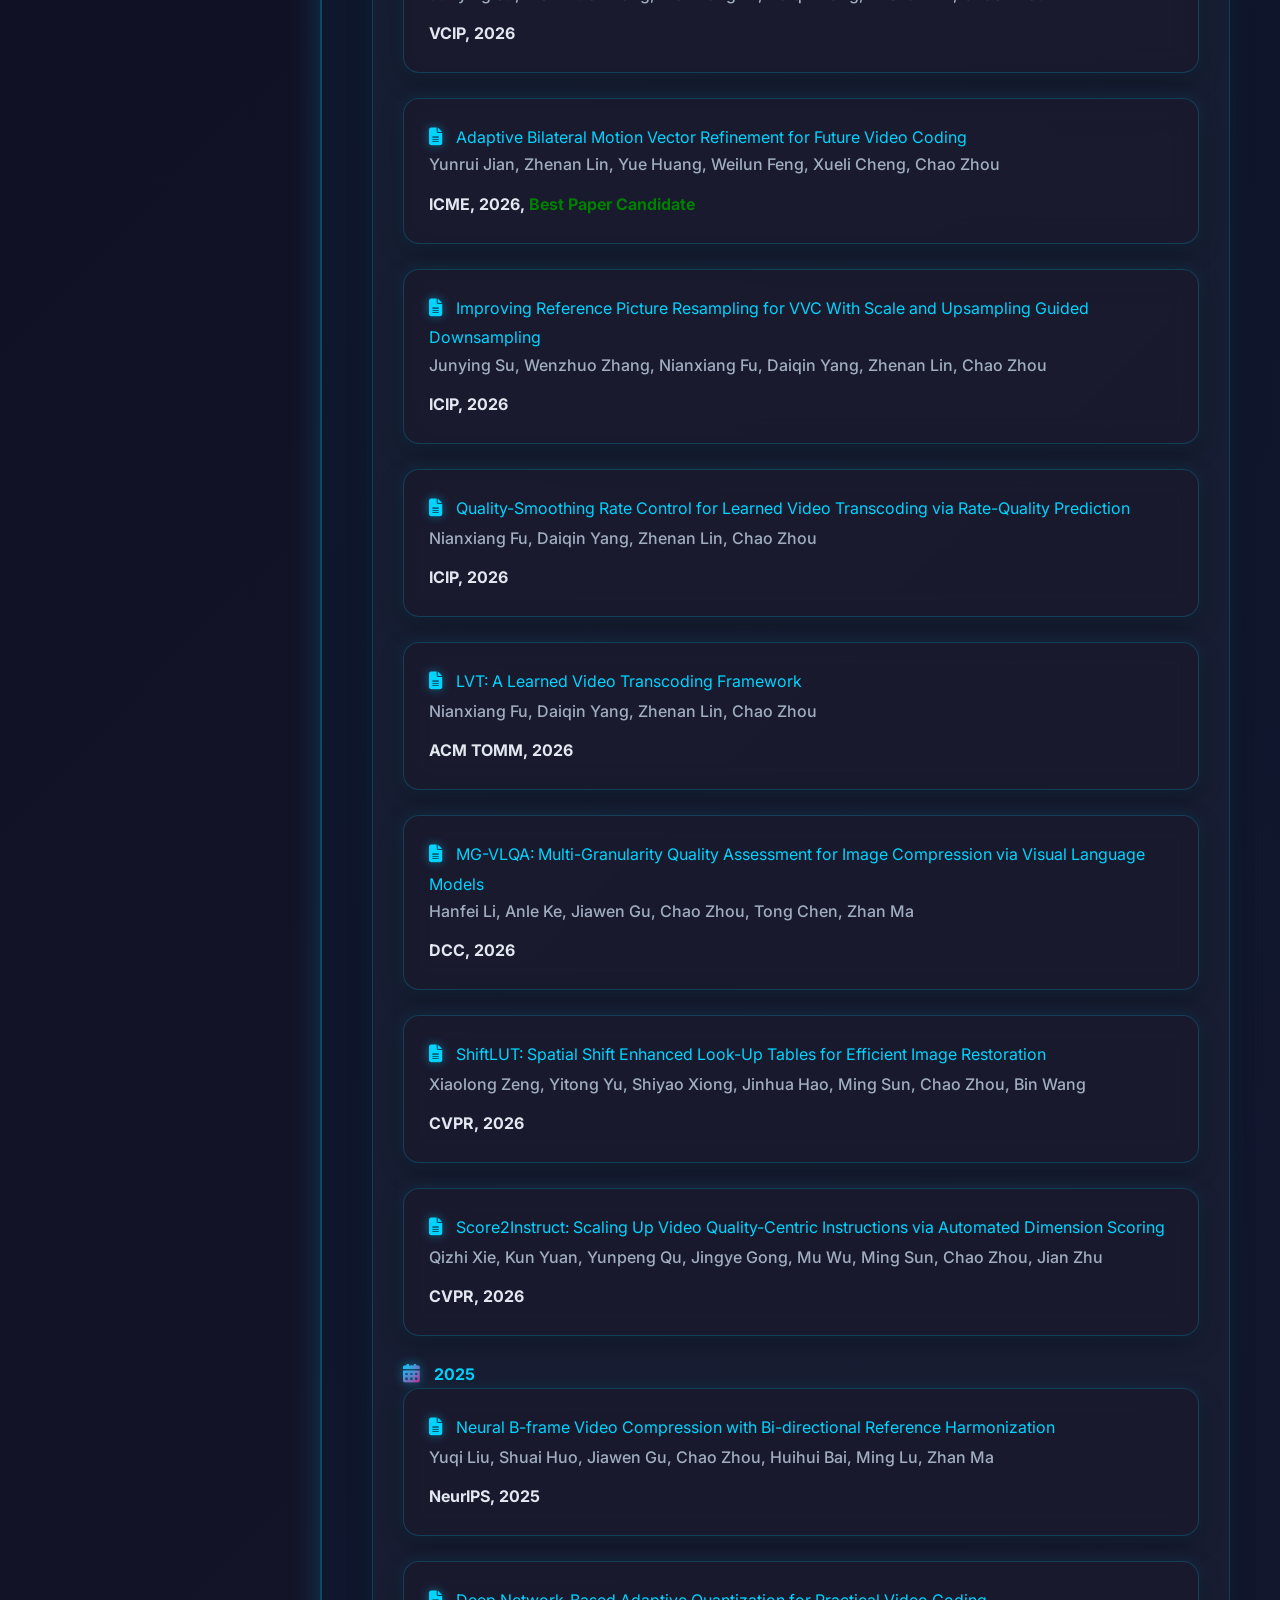
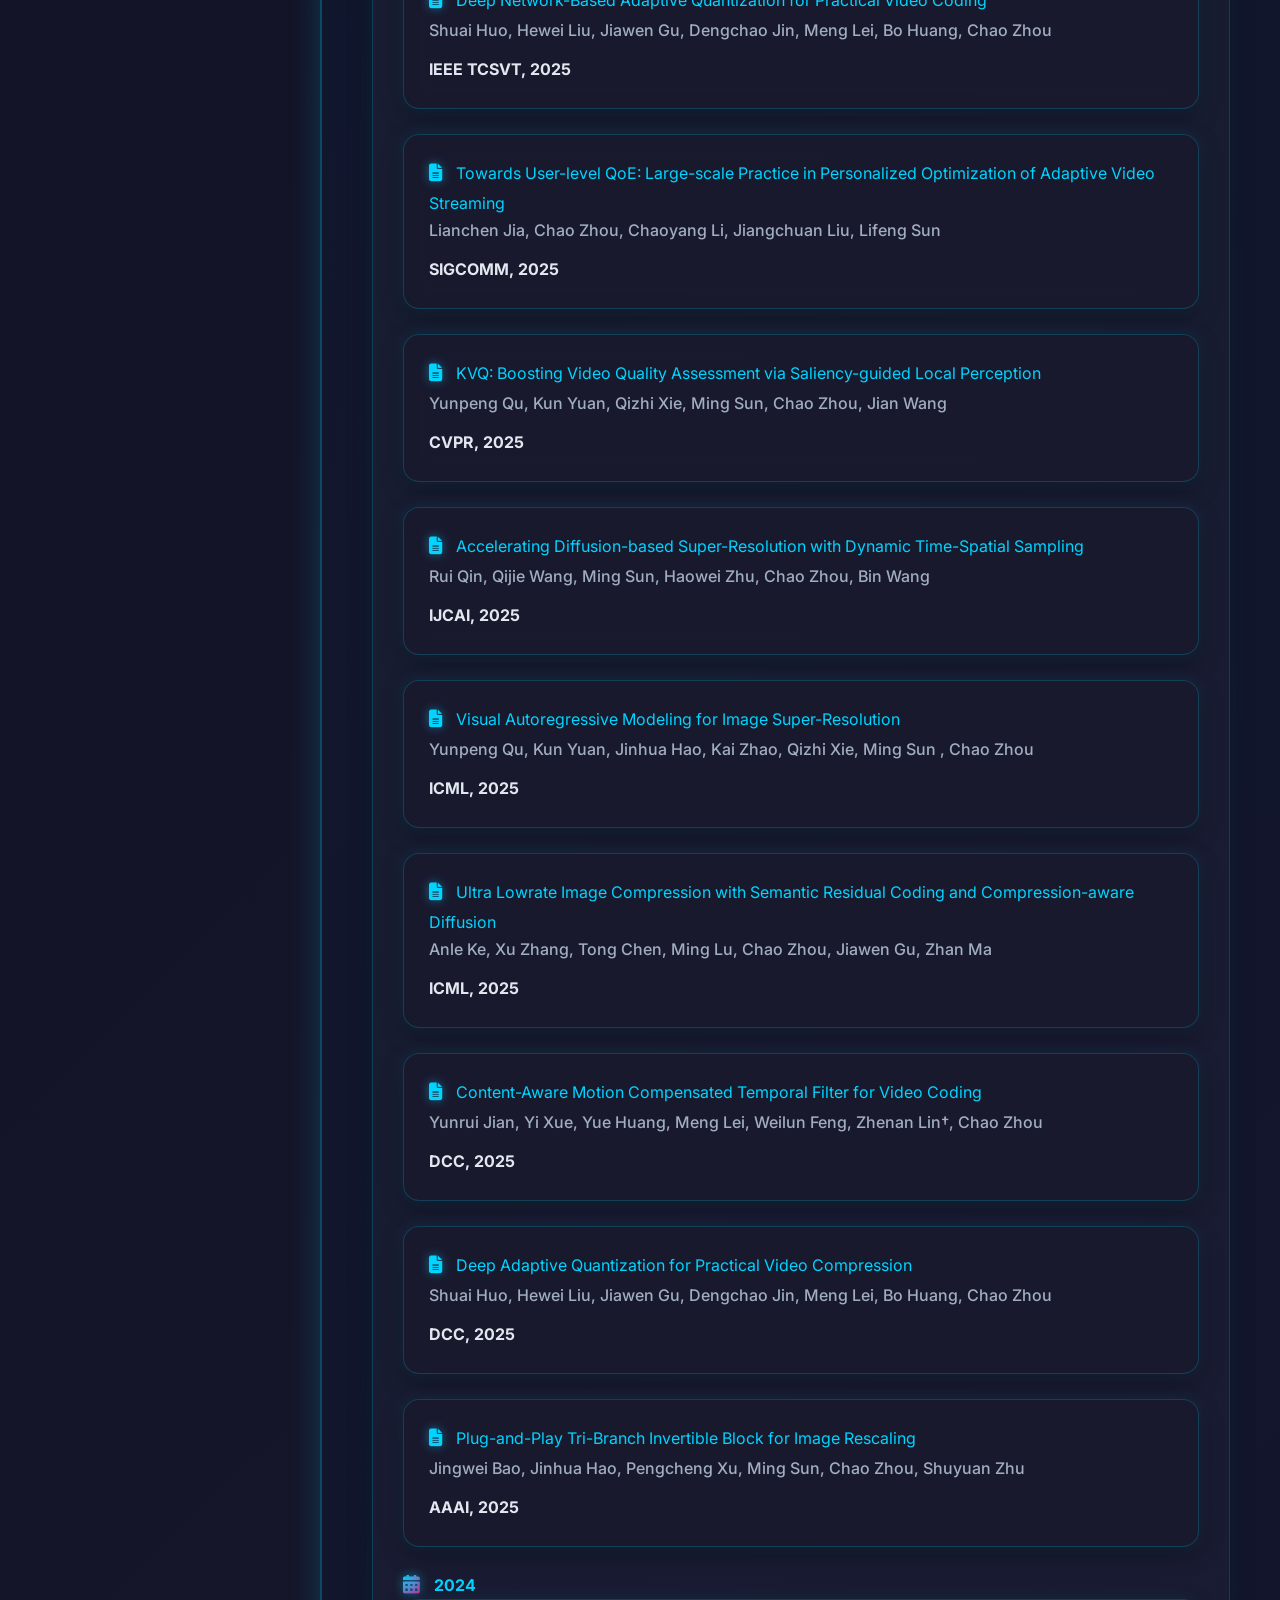
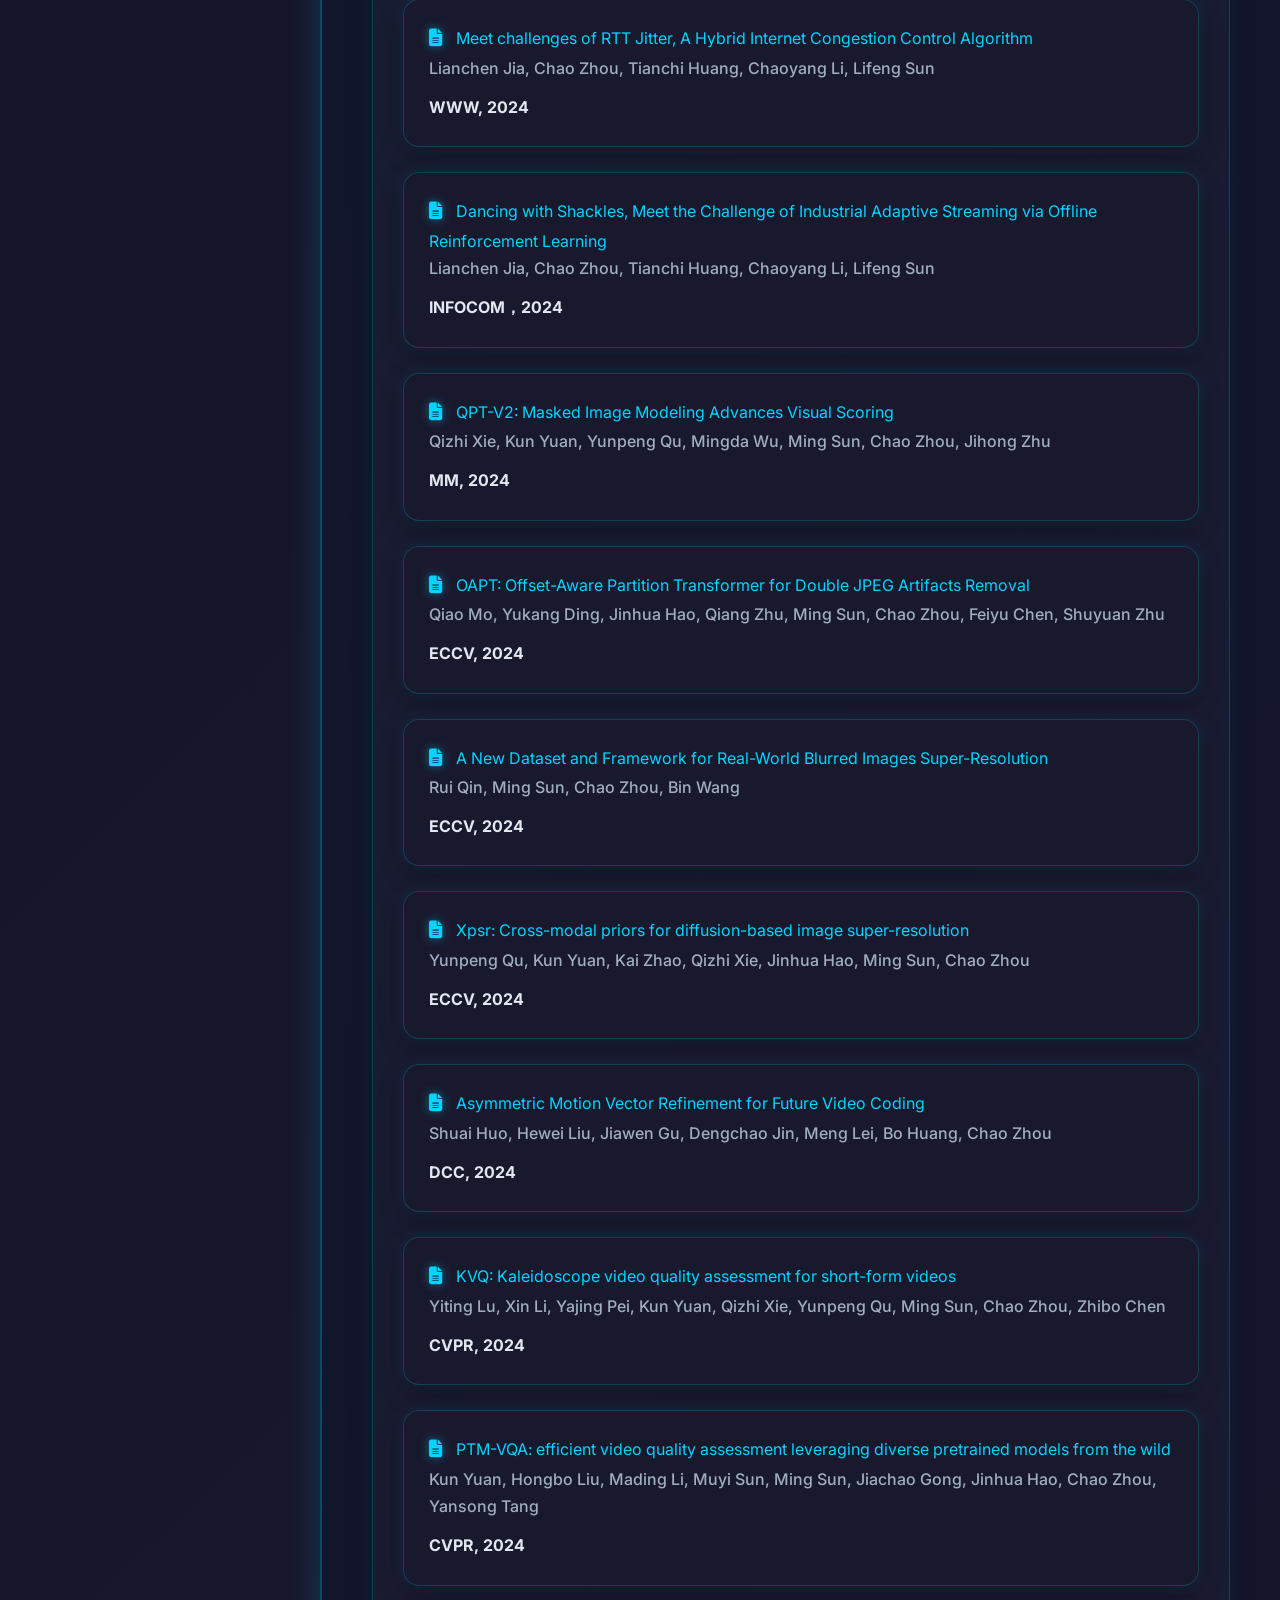
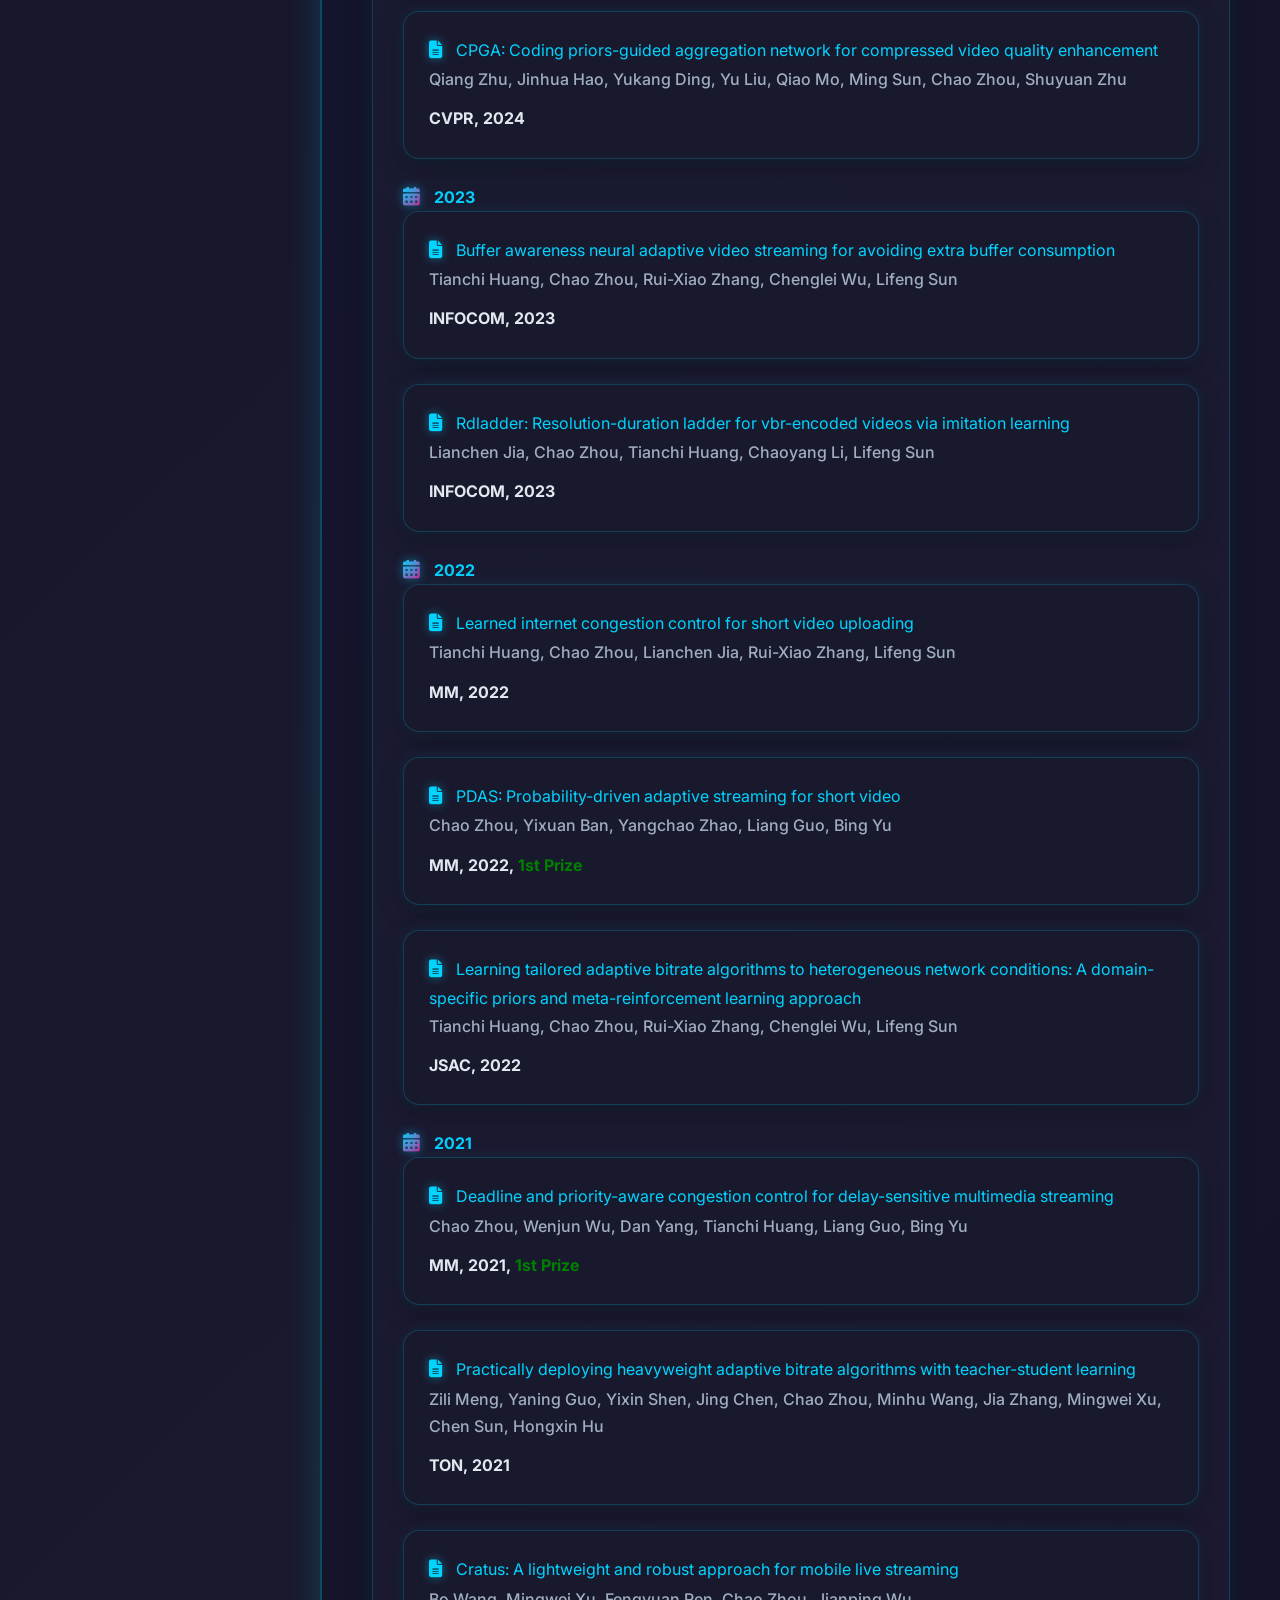
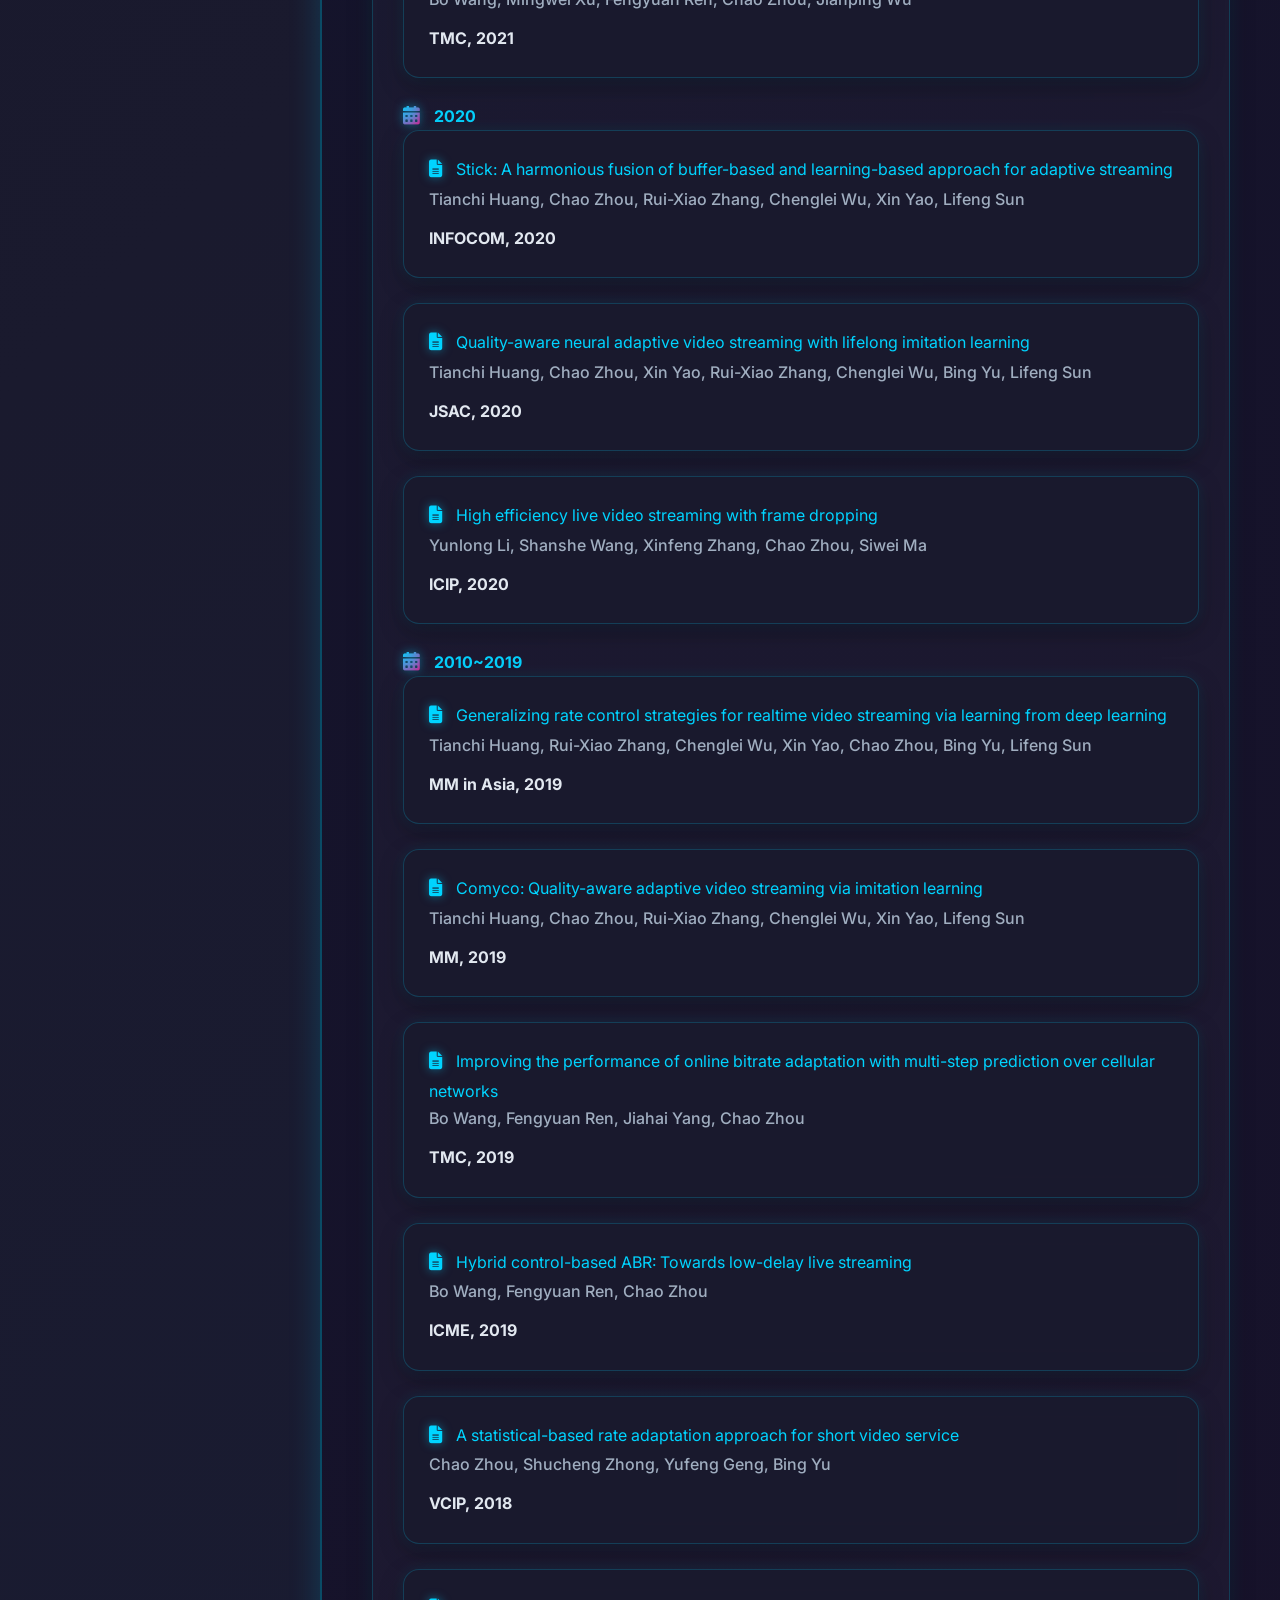
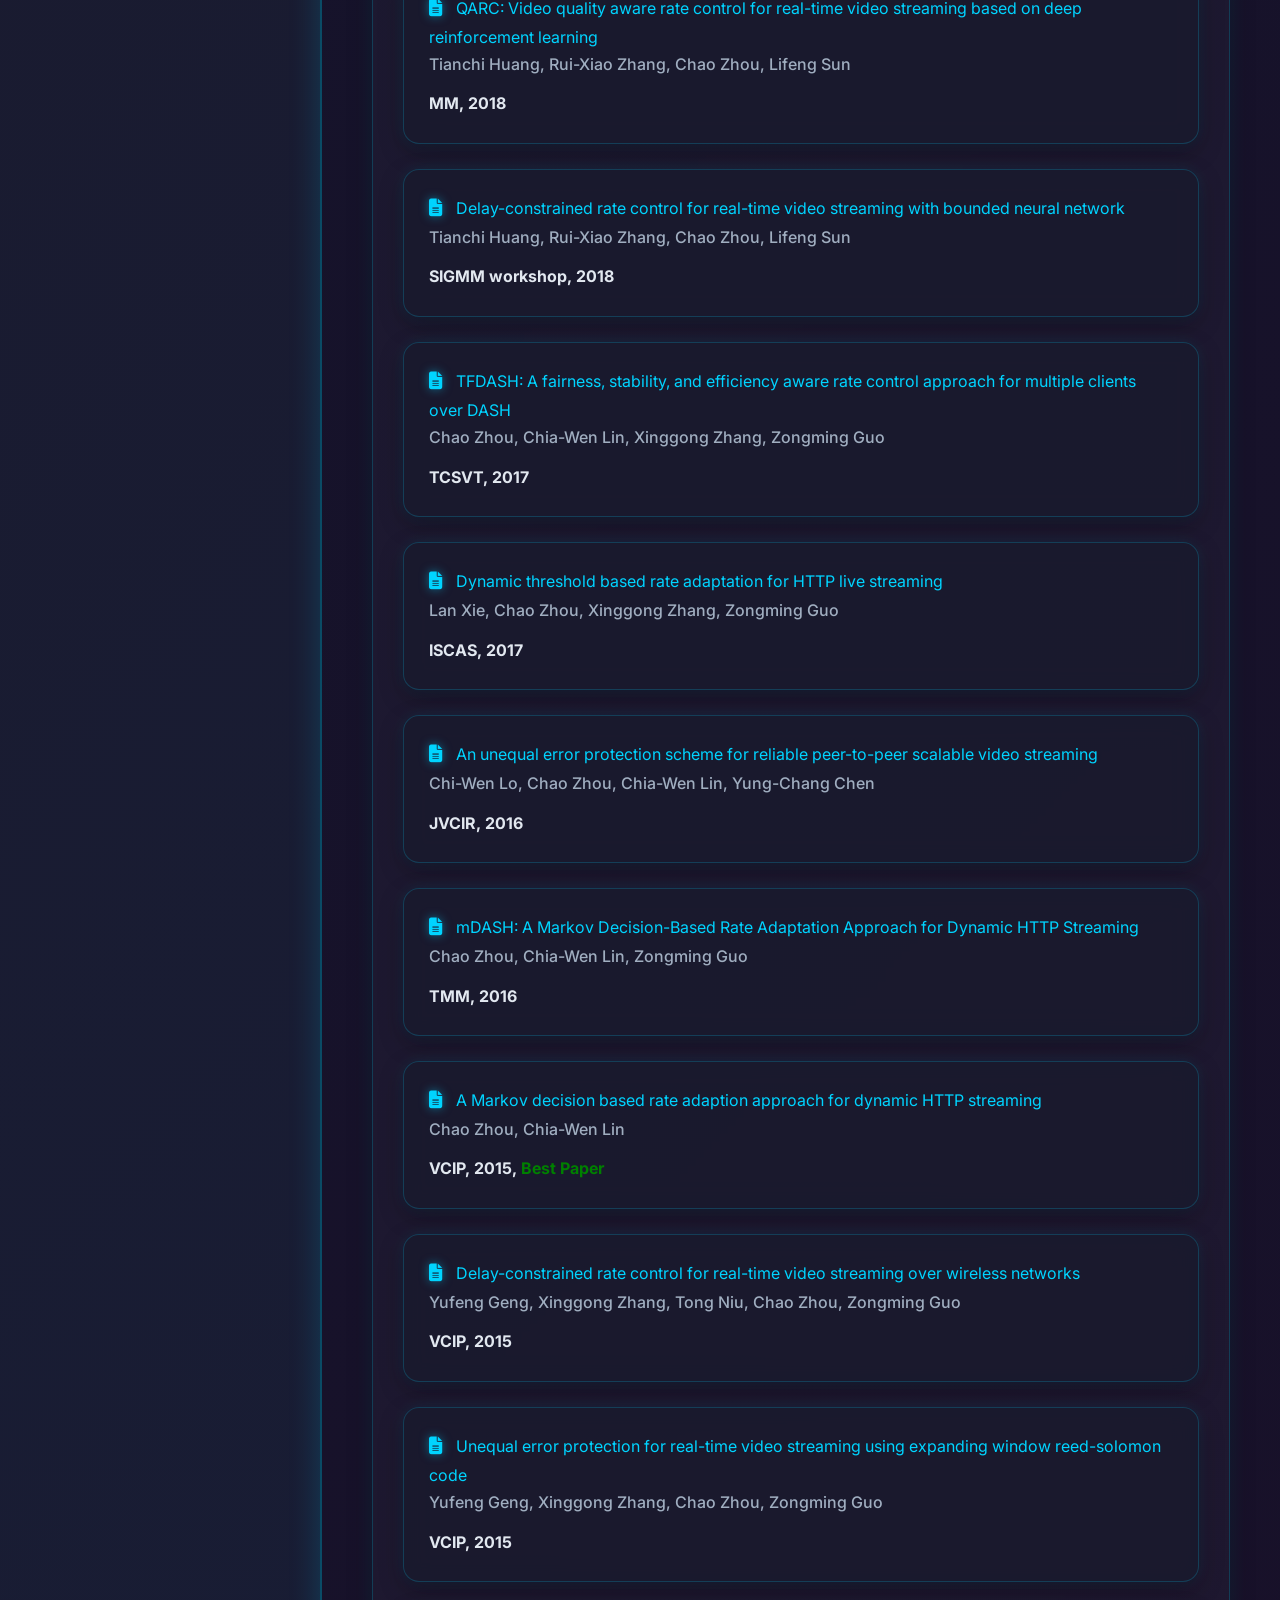
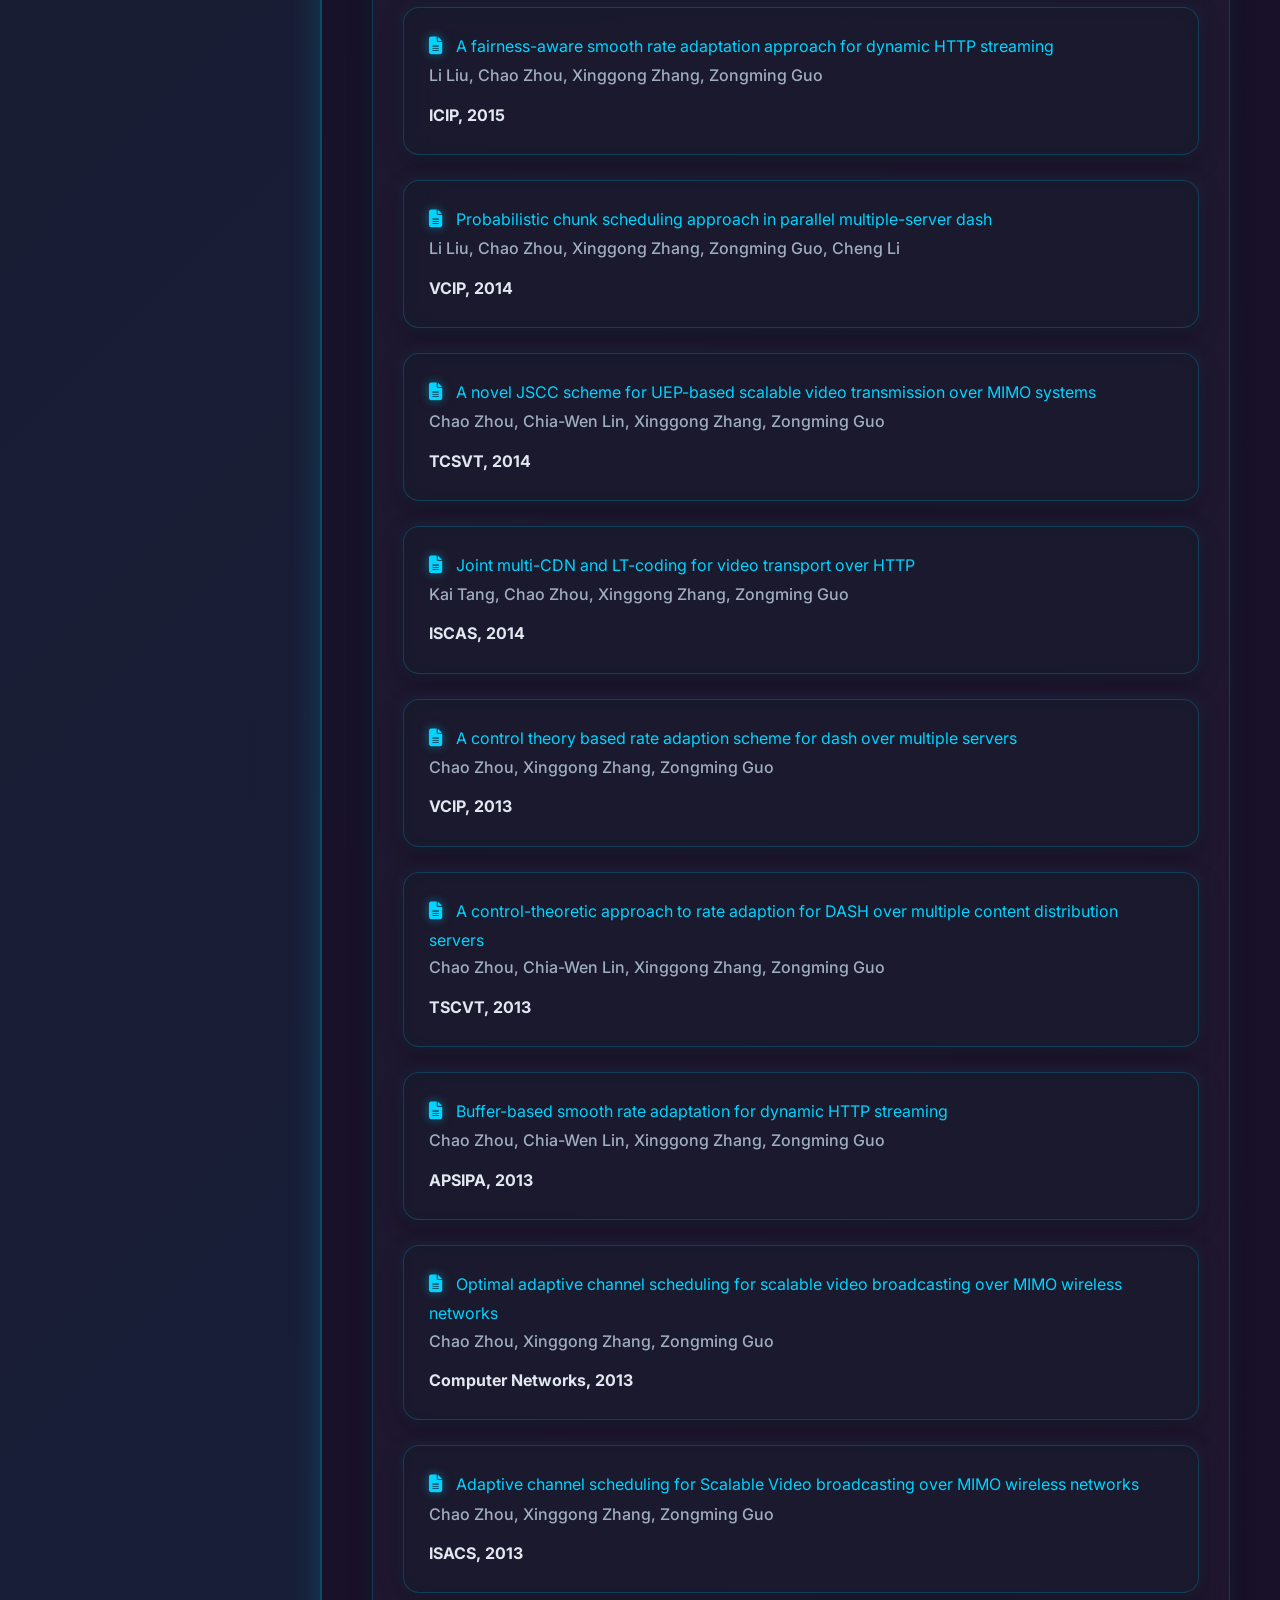
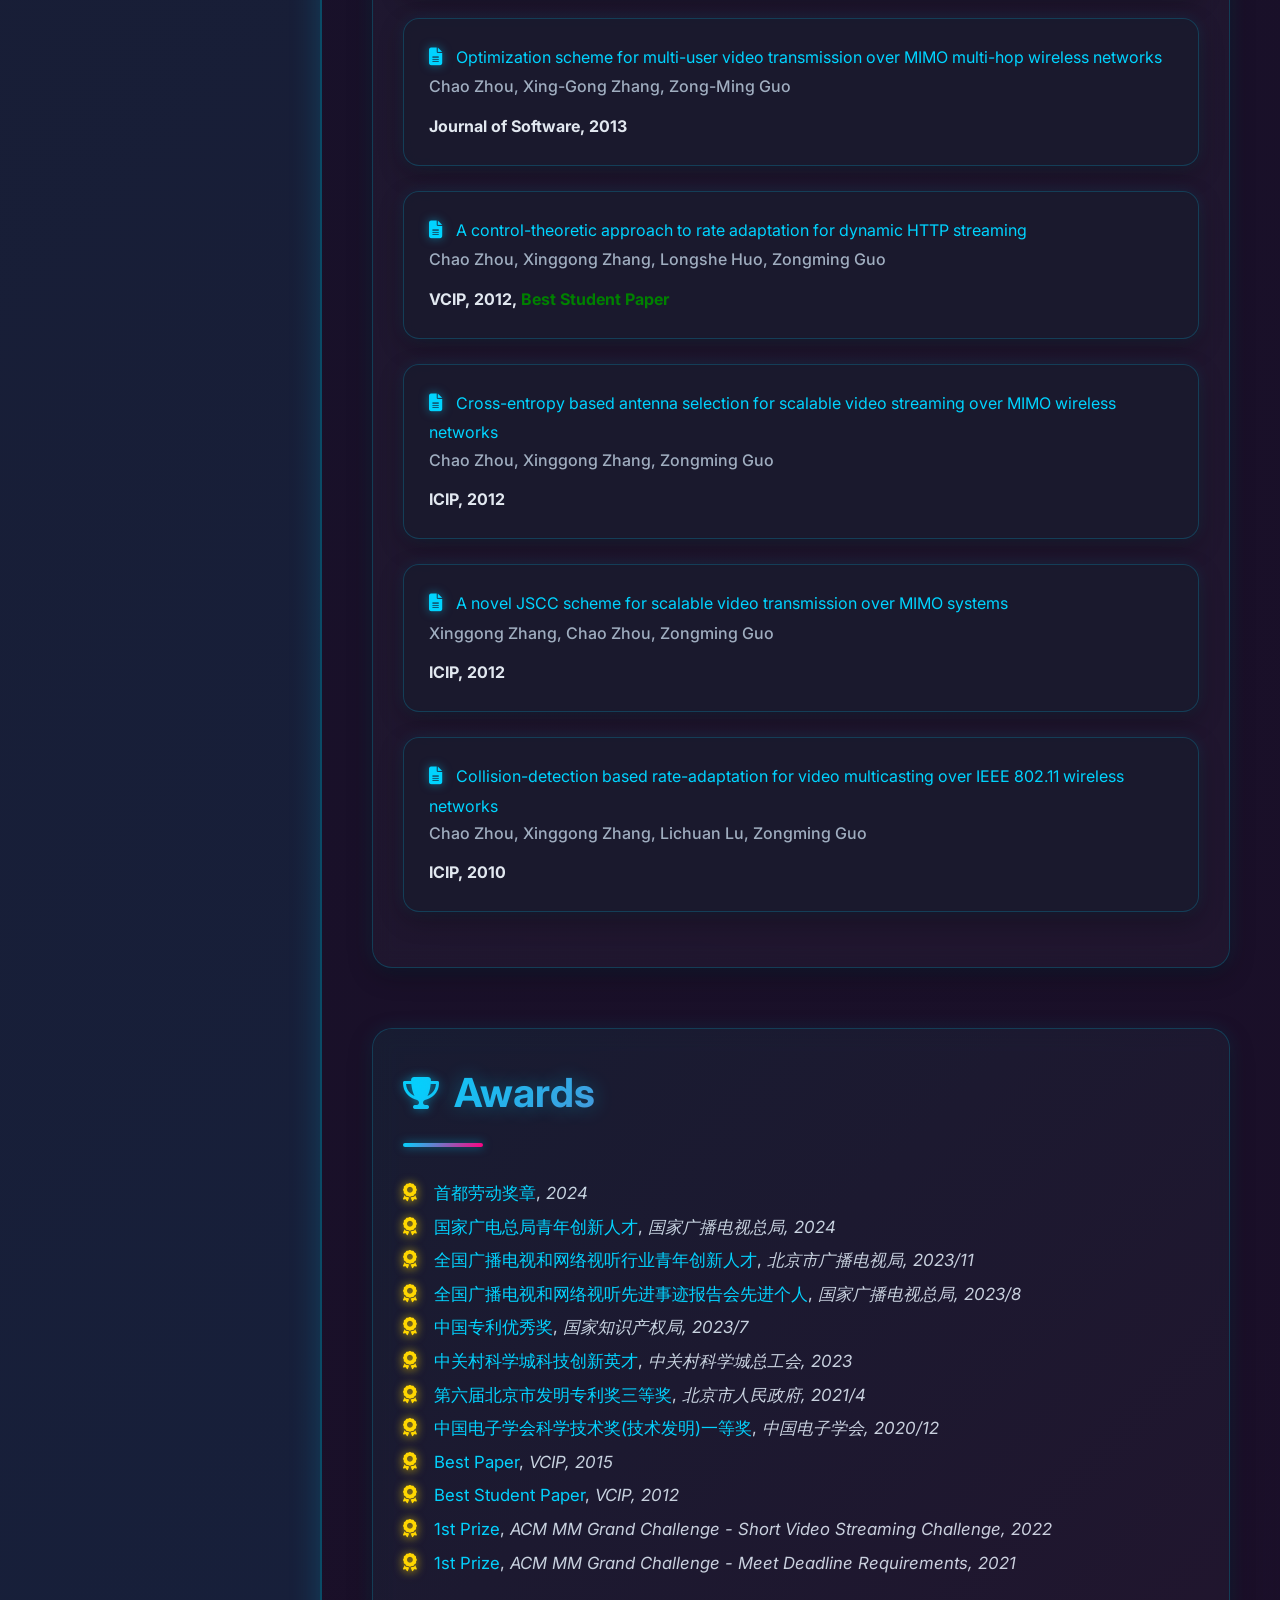
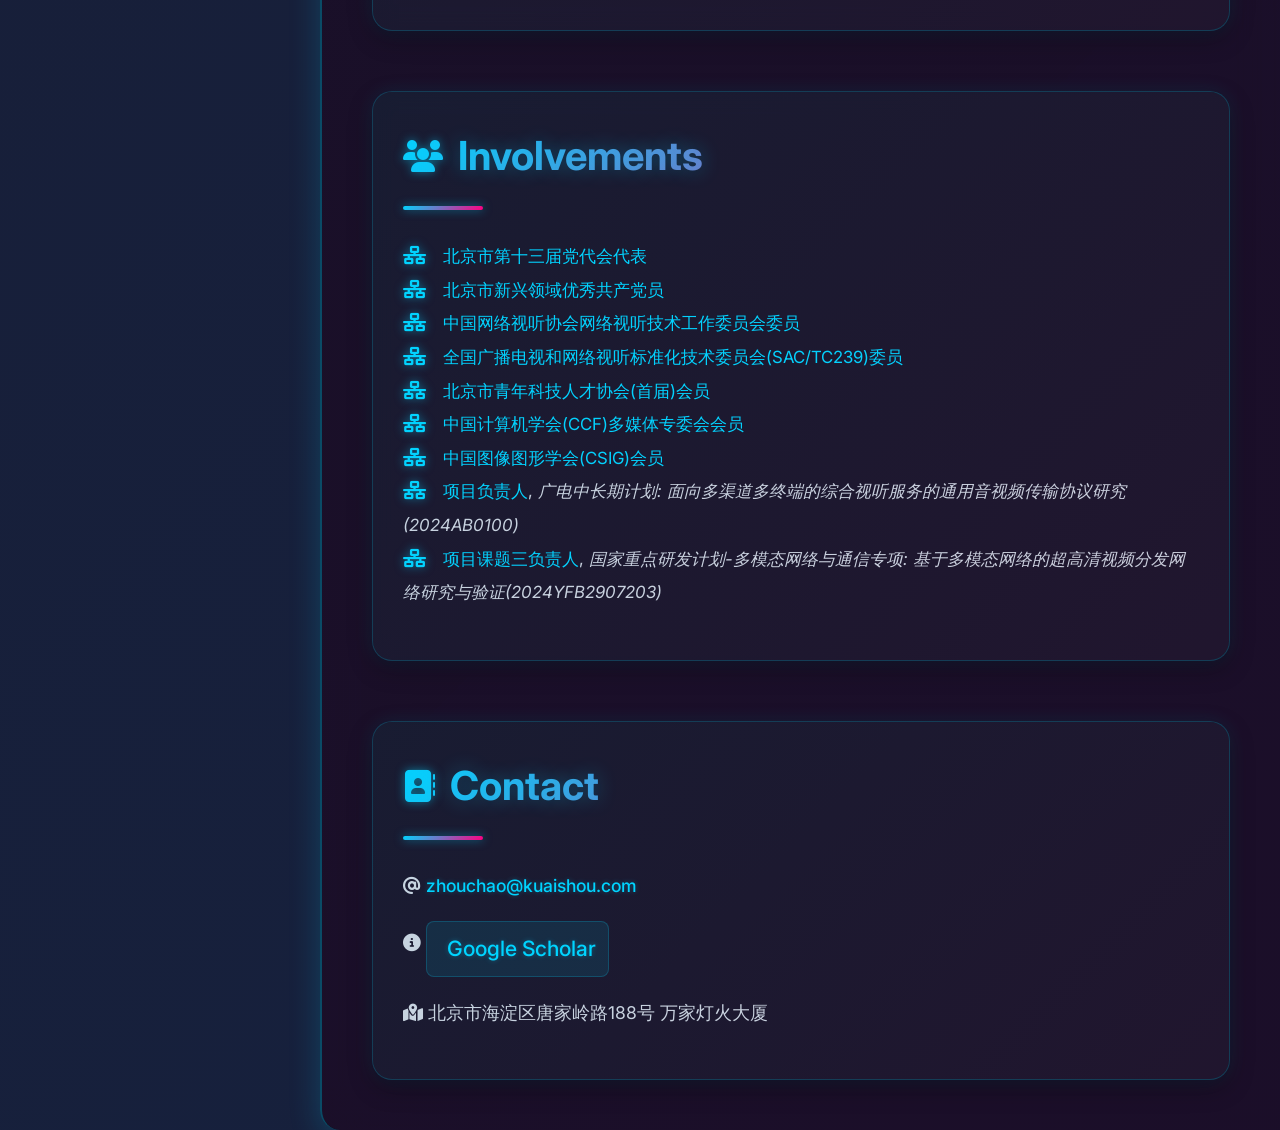
==== commit e46d7d75: "feat(publications): add six papers and annual statistics Update verified publication entries and hig" ====
--- a/index.html
+++ b/index.html
@@ -8,6 +8,8 @@
     <link rel="preconnect" href="https://fonts.gstatic.com" crossorigin>
     <link href="https://fonts.googleapis.com/css2?family=Inter:wght@300;400;500;600;700&display=swap" rel="stylesheet">
     <link rel="stylesheet" href="style.css">
+    <link rel="stylesheet" href="publication-stats.css">
+    <script src="publication-stats.js" defer></script>
     <link rel="stylesheet" href="https://cdnjs.cloudflare.com/ajax/libs/font-awesome/6.5.1/css/all.min.css" integrity="sha512-DTOQO9RWCH3ppGqcWaEA1BIZOC6xxalwEsw9c2QQeAIftl+Vegovlnee1c9QX4TctnWMn13TZye+giMm8e2LwA==" crossorigin="anonymous" referrerpolicy="no-referrer" />
 </head>
 <body>
@@ -64,9 +66,66 @@
                 </div>
             </section>
             <section id="publications" class="content-section card-section">
-                <h2><i class="fas fa-book-open"></i> Recent Publications</h2>
+                <div class="publications-header">
+                    <h2><i class="fas fa-book-open"></i> Recent Publications</h2>
+                    <div class="publication-stats" id="publicationStats" role="group" aria-label="Publication statistics" hidden>
+                        <div class="publication-total">
+                            <span class="publication-total-count" id="publicationTotal"></span>
+                            <span class="publication-total-label">Total papers</span>
+                            <span class="publication-year-range" id="publicationYearRange"></span>
+                        </div>
+                        <figure class="publication-timeline">
+                            <figcaption>Publications by year <span>Listed on this site</span></figcaption>
+                            <div class="publication-chart-scroll" tabindex="0" role="region" aria-label="Annual publication counts; scroll horizontally on small screens">
+                                <ol class="publication-bars" id="publicationBars" aria-label="Number of papers per year"></ol>
+                            </div>
+                        </figure>
+                    </div>
+                </div>
                 
                 <i class="fas fa-calendar-days"></i> <strong> <font color="#00d4ff"> 2026 </font></strong>
+                <div class="publication-item card">
+                    <i class="fas fa-file-alt"></i>
+                    <font color="#00d4ff"> Arbitrary-Scale Reference Picture Resampling for Versatile Video Coding </font> <br>
+                    <em>Junying Su, Wenzhuo Zhang, Nianxiang Fu, Daiqin Yang, Zhenan Lin, Chao Zhou </em>
+                    <strong>VCIP, 2026</strong>
+                </div>
+
+                <div class="publication-item card">
+                    <i class="fas fa-file-alt"></i>
+                    <font color="#00d4ff"> Adaptive Bilateral Motion Vector Refinement for Future Video Coding </font> <br>
+                    <em>Yunrui Jian, Zhenan Lin, Yue Huang, Weilun Feng, Xueli Cheng, Chao Zhou </em>
+                    <strong>ICME, 2026, <font color=Green>Best Paper Candidate</font></strong>
+                </div>
+
+                <div class="publication-item card">
+                    <a href="https://ieeexplore.ieee.org/document/11630207" target="_blank"> <i class="fas fa-file-alt"></i> </a>
+                    <font color="#00d4ff"> Improving Reference Picture Resampling for VVC With Scale and Upsampling Guided Downsampling </font> <br>
+                    <em>Junying Su, Wenzhuo Zhang, Nianxiang Fu, Daiqin Yang, Zhenan Lin, Chao Zhou </em>
+                    <strong>ICIP, 2026</strong>
+                </div>
+
+                <div class="publication-item card">
+                    <a href="https://ieeexplore.ieee.org/document/11629887" target="_blank"> <i class="fas fa-file-alt"></i> </a>
+                    <font color="#00d4ff"> Quality-Smoothing Rate Control for Learned Video Transcoding via Rate-Quality Prediction </font> <br>
+                    <em>Nianxiang Fu, Daiqin Yang, Zhenan Lin, Chao Zhou </em>
+                    <strong>ICIP, 2026</strong>
+                </div>
+
+                <div class="publication-item card">
+                    <a href="https://dl.acm.org/doi/10.1145/3820890" target="_blank"> <i class="fas fa-file-alt"></i> </a>
+                    <font color="#00d4ff"> LVT: A Learned Video Transcoding Framework </font> <br>
+                    <em>Nianxiang Fu, Daiqin Yang, Zhenan Lin, Chao Zhou </em>
+                    <strong>ACM TOMM, 2026</strong>
+                </div>
+
+                <div class="publication-item card">
+                    <a href="https://ieeexplore.ieee.org/document/11510448" target="_blank"> <i class="fas fa-file-alt"></i> </a>
+                    <font color="#00d4ff"> MG-VLQA: Multi-Granularity Quality Assessment for Image Compression via Visual Language Models </font> <br>
+                    <em>Hanfei Li, Anle Ke, Jiawen Gu, Chao Zhou, Tong Chen, Zhan Ma </em>
+                    <strong>DCC, 2026</strong>
+                </div>
+
                 <div class="publication-item card">
                     <a href="https://arxiv.org/abs/2603.00906" target="_blank"> <i class="fas fa-file-alt"></i> </a> 
                     <font color="#00d4ff"> ShiftLUT: Spatial Shift Enhanced Look-Up Tables for Efficient Image Restoration </font> </a> <br>
--- a/style.css
+++ b/style.css
@@ -772,6 +772,10 @@
 }
 
 @media (max-width: 768px) {
+    .container {
+        flex-direction: column;
+    }
+
     .sidebar {
         position: relative;
         width: 100%;
--- a/publication-stats.css
+++ b/publication-stats.css
@@ -0,0 +1,163 @@
+/* Compact publication summary; colors and type inherit the homepage theme. */
+.publications-header {
+    display: flex;
+    flex-wrap: wrap;
+    align-items: center;
+    gap: 24px 32px;
+    margin-bottom: 28px;
+}
+
+.content .publications-header h2 {
+    flex: 1 1 400px;
+    margin-bottom: 0;
+    min-width: 0;
+}
+
+.publication-stats {
+    flex: 1 1 570px;
+    min-width: 0;
+    display: grid;
+    grid-template-columns: 86px minmax(0, 1fr);
+    align-items: center;
+    gap: 20px;
+    margin: 0;
+    font-variant-numeric: tabular-nums;
+}
+
+.publication-stats[hidden] {
+    display: none;
+}
+
+.publication-total {
+    display: flex;
+    flex-direction: column;
+    align-items: flex-start;
+    border-right: 1px solid rgba(0, 212, 255, 0.2);
+    padding-right: 14px;
+}
+
+.publication-total-count {
+    font-size: 44px;
+    font-weight: 700;
+    line-height: 1.1;
+    letter-spacing: -2px;
+    color: #00d4ff;
+}
+
+.publication-total-label {
+    margin-top: 8px;
+    font-size: 11px;
+    font-weight: 600;
+    color: #e2e8f0;
+}
+
+.publication-year-range {
+    margin-top: 3px;
+    font-size: 10px;
+    color: #a0aec0;
+    white-space: nowrap;
+}
+
+.publication-timeline {
+    min-width: 0;
+    margin: 0;
+}
+
+.publication-timeline figcaption {
+    display: flex;
+    flex-wrap: wrap;
+    justify-content: space-between;
+    gap: 4px 12px;
+    margin-bottom: 10px;
+    color: #cbd5e0;
+    font-size: 11px;
+    font-weight: 600;
+}
+
+.publication-timeline figcaption span {
+    color: #a0aec0;
+    font-size: 10px;
+    font-weight: 400;
+}
+
+.publication-chart-scroll {
+    overflow-x: auto;
+    scrollbar-width: thin;
+    scrollbar-color: #00d4ff transparent;
+    padding-bottom: 4px;
+}
+
+.publication-chart-scroll:focus-visible {
+    outline: 2px solid #00d4ff;
+    outline-offset: -2px;
+    border-radius: 4px;
+}
+
+.publication-bars {
+    display: grid;
+    grid-template-columns: repeat(var(--year-count), minmax(27px, 1fr));
+    list-style: none;
+    padding: 0;
+    margin: 0;
+    gap: 2px;
+}
+
+.publication-bar-track {
+    display: flex;
+    flex-direction: column;
+    justify-content: flex-end;
+    align-items: center;
+    height: 96px;
+    border-bottom: 1px solid rgba(0, 212, 255, 0.22);
+}
+
+.publication-bar-count {
+    color: #cbd5e0;
+    font-size: 10px;
+    line-height: 18px;
+}
+
+.publication-bar-fill {
+    width: 62%;
+    max-width: 22px;
+    height: var(--bar-height);
+    flex-shrink: 0;
+    background: linear-gradient(0deg, rgba(0, 212, 255, 0.3), #00d4ff);
+    border-radius: 3px 3px 0 0;
+}
+
+.publication-bar-year {
+    display: block;
+    padding-top: 5px;
+    text-align: center;
+    color: #a0aec0;
+    font-size: 9px;
+    line-height: 16px;
+}
+
+.publication-bar-latest .publication-bar-fill {
+    background: linear-gradient(0deg, rgba(255, 0, 128, 0.3), #ff0080);
+}
+
+.publication-bar-latest .publication-bar-count,
+.publication-bar-latest .publication-bar-year {
+    color: #e2e8f0;
+    font-weight: 700;
+}
+
+@media (max-width: 480px) {
+    .content .publications-header h2 {
+        font-size: 1.5em;
+    }
+}
+
+@media (max-width: 768px) {
+    .publication-stats {
+        grid-template-columns: 72px minmax(0, 1fr);
+        gap: 12px;
+    }
+
+    .publication-total-count {
+        font-size: 38px;
+    }
+}
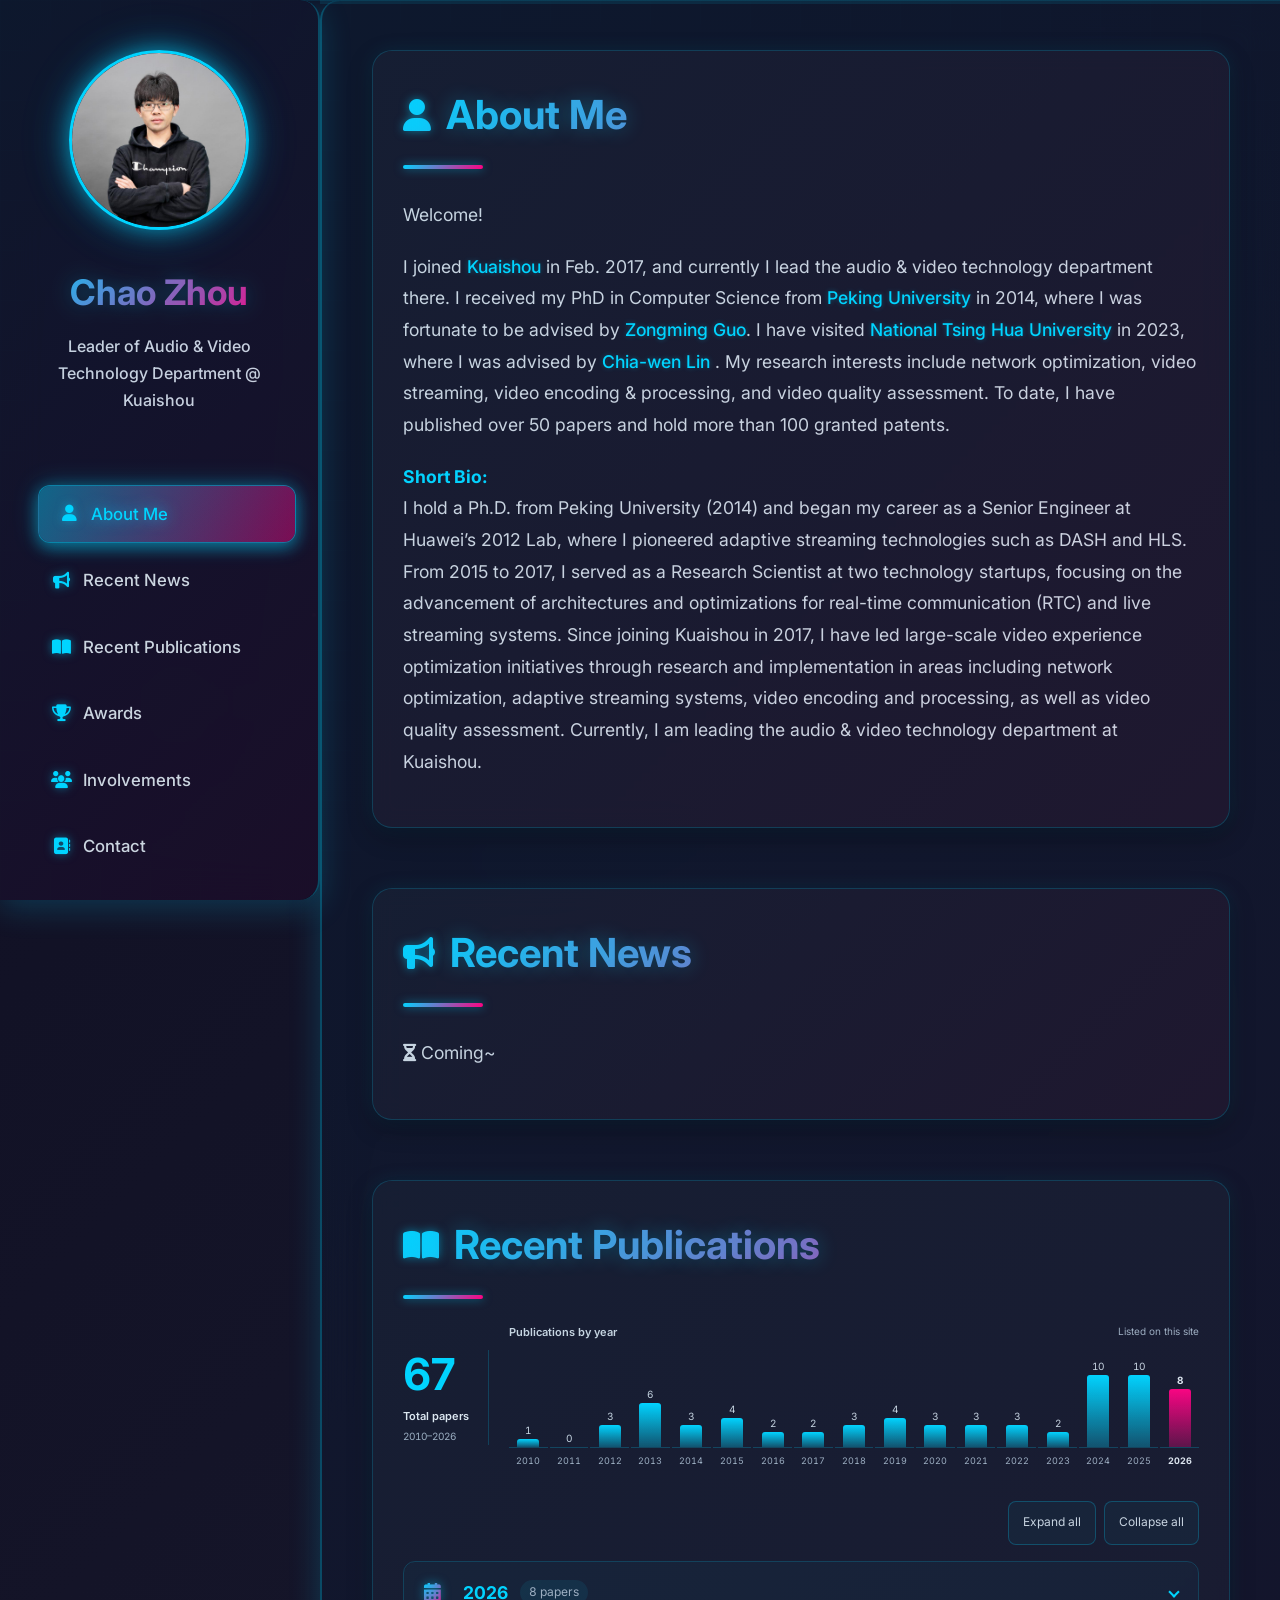
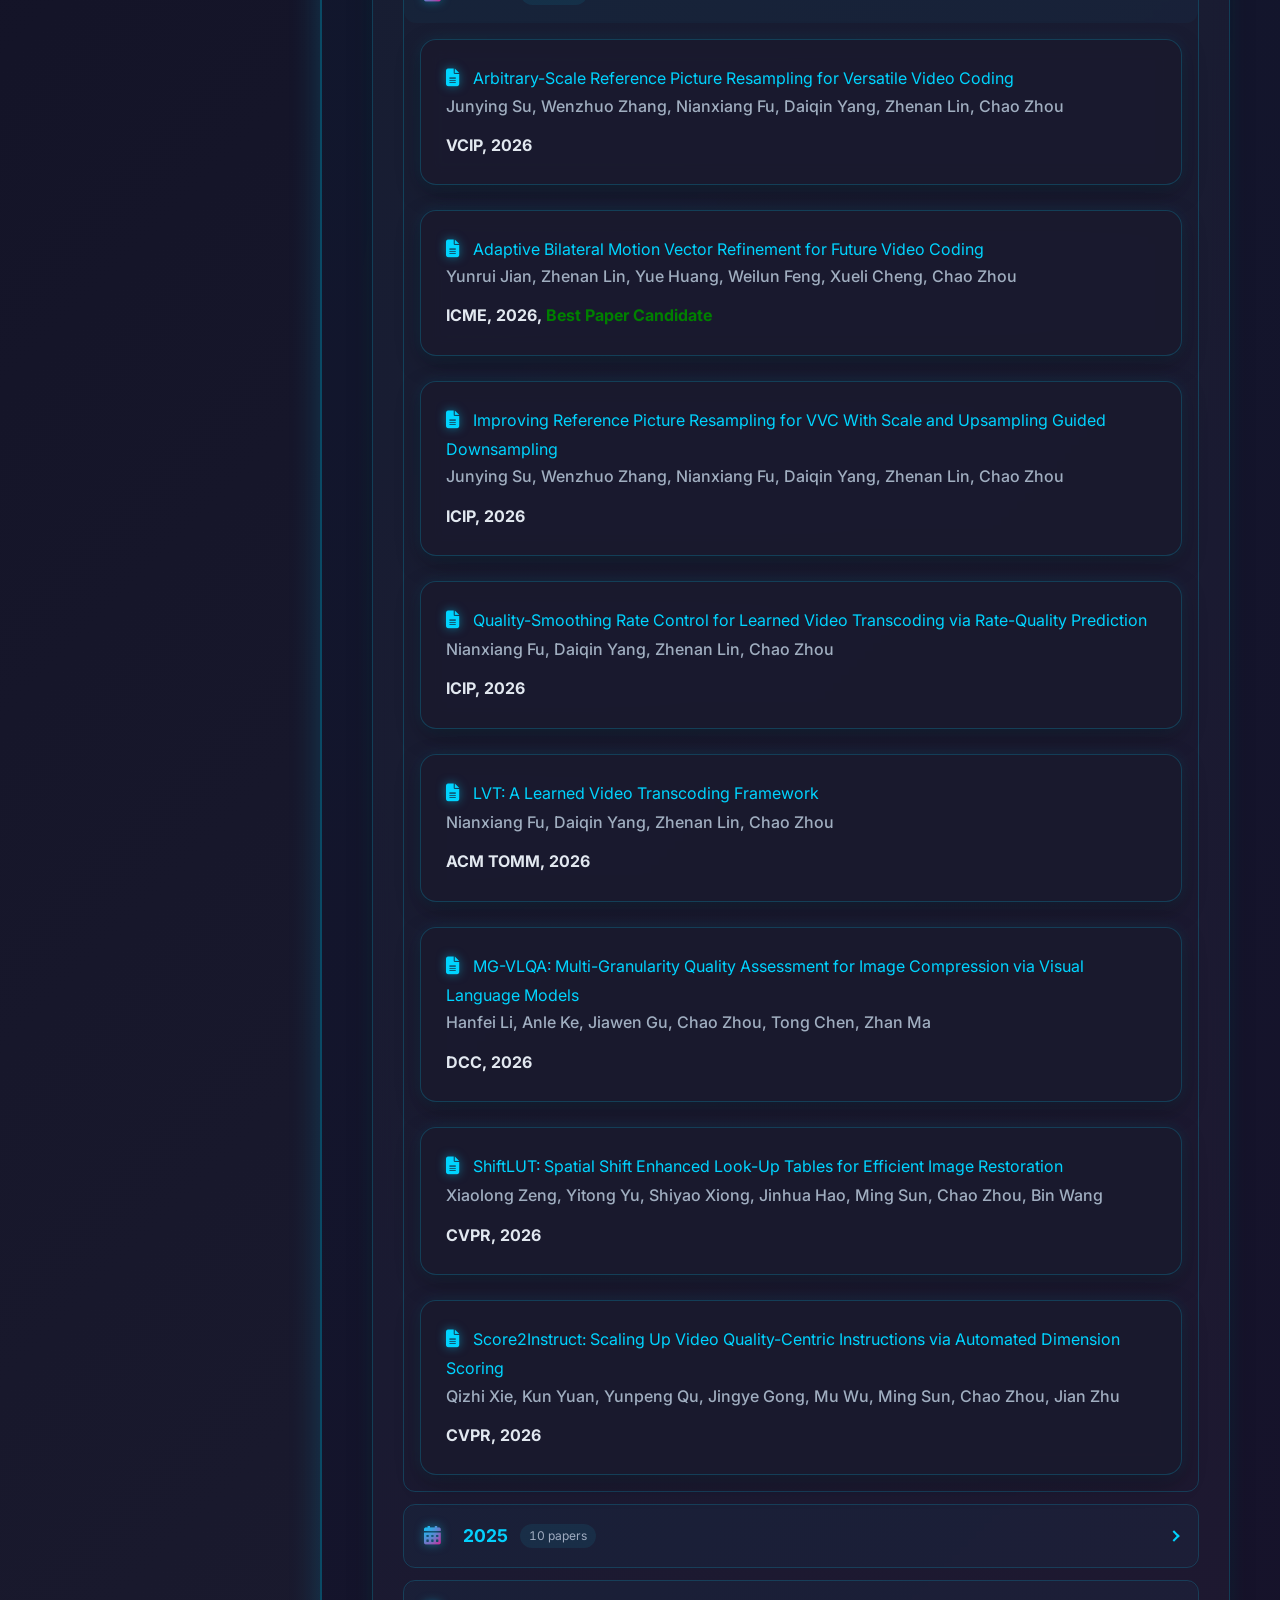
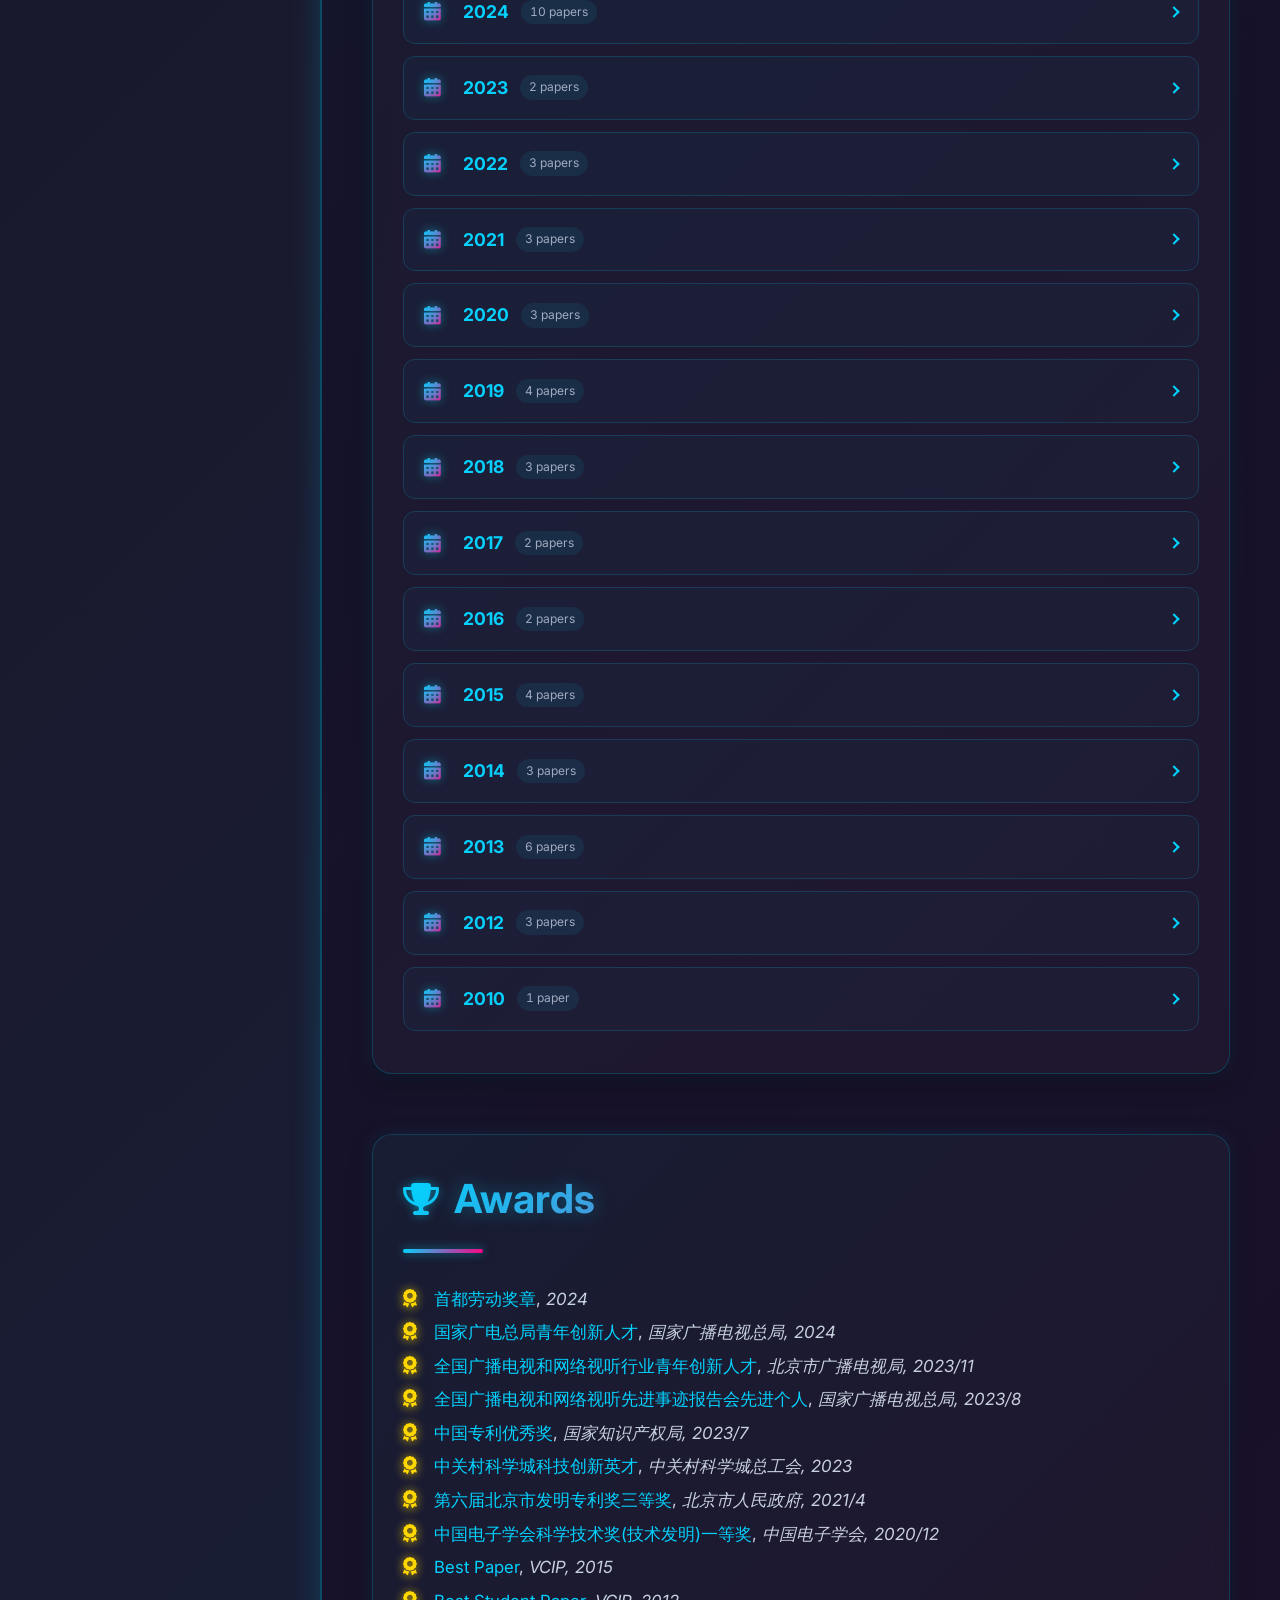
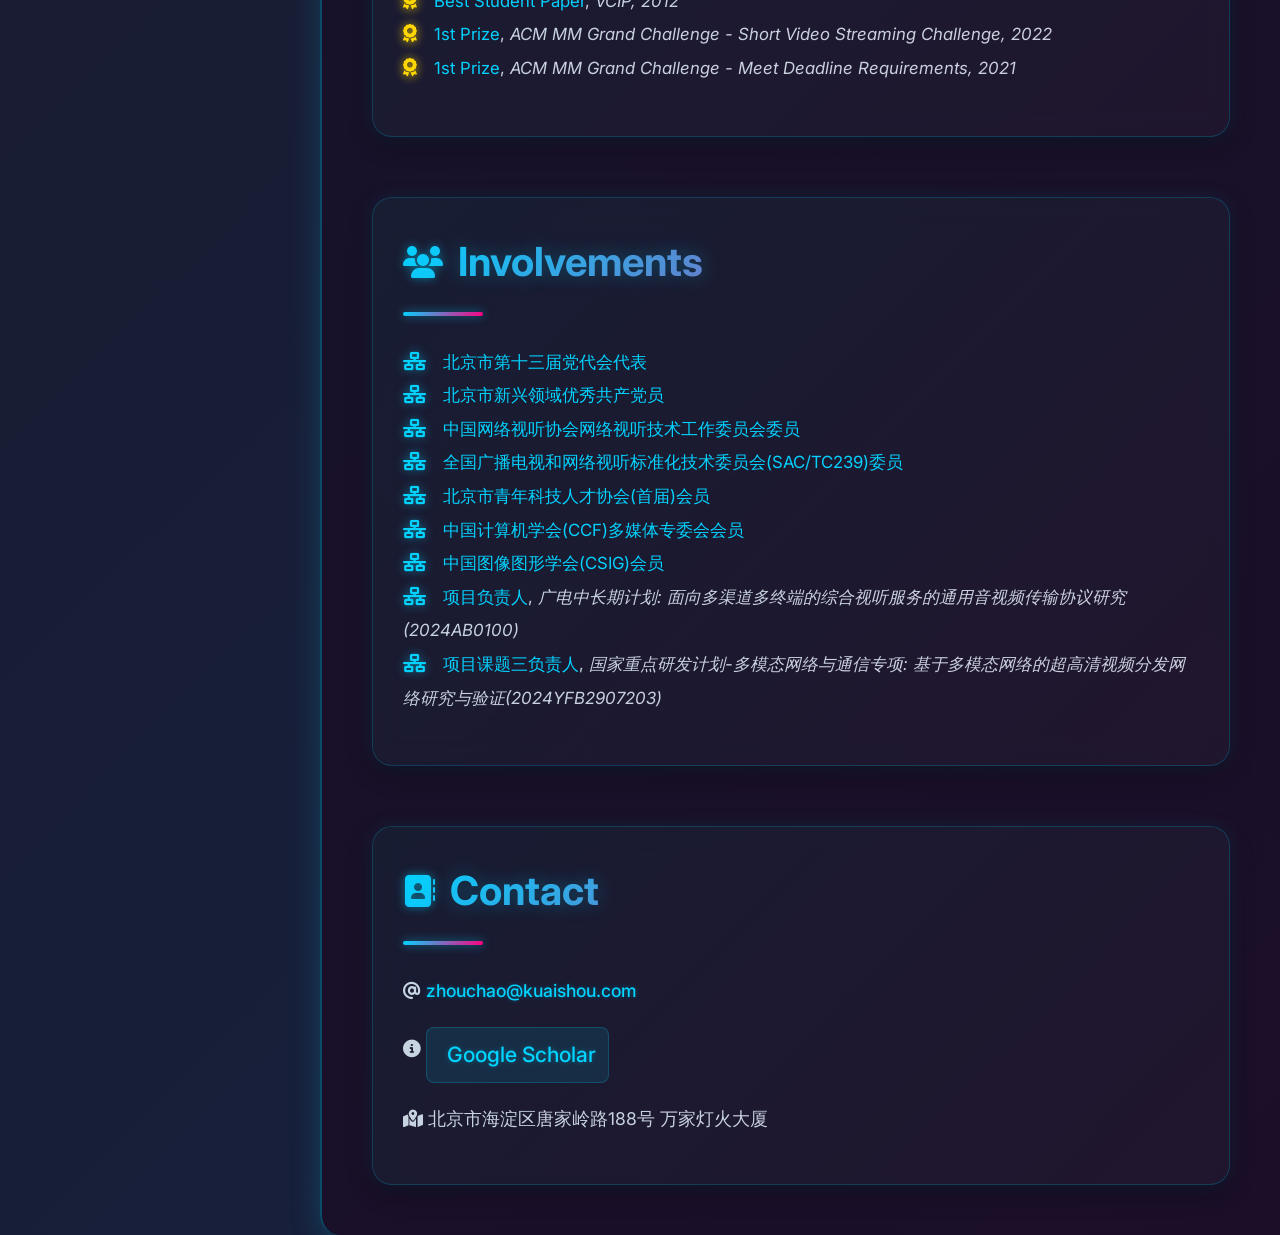
==== commit 9a9a7491: "feat(publications): add collapsible annual paper groups Expand the latest year by default and add ex" ====
--- a/index.html
+++ b/index.html
@@ -10,6 +10,8 @@
     <link rel="stylesheet" href="style.css">
     <link rel="stylesheet" href="publication-stats.css">
     <script src="publication-stats.js" defer></script>
+    <link rel="stylesheet" href="publication-years.css">
+    <script src="publication-years.js" defer></script>
     <link rel="stylesheet" href="https://cdnjs.cloudflare.com/ajax/libs/font-awesome/6.5.1/css/all.min.css" integrity="sha512-DTOQO9RWCH3ppGqcWaEA1BIZOC6xxalwEsw9c2QQeAIftl+Vegovlnee1c9QX4TctnWMn13TZye+giMm8e2LwA==" crossorigin="anonymous" referrerpolicy="no-referrer" />
 </head>
 <body>
--- a/publication-years.css
+++ b/publication-years.css
@@ -0,0 +1,122 @@
+.publication-year-controls {
+    display: flex;
+    justify-content: flex-end;
+    flex-wrap: wrap;
+    gap: 8px;
+    margin-bottom: 16px;
+}
+
+.publication-year-controls button {
+    padding: 8px 14px;
+    min-height: 44px;
+    border: 1px solid rgba(0, 212, 255, 0.25);
+    border-radius: 8px;
+    background: rgba(0, 212, 255, 0.04);
+    color: #cbd5e0;
+    font: inherit;
+    font-size: 12px;
+    cursor: pointer;
+}
+
+.publication-year-controls button:hover {
+    color: #00d4ff;
+    border-color: #00d4ff;
+}
+
+.publication-year {
+    margin-bottom: 12px;
+    border: 1px solid rgba(0, 212, 255, 0.2);
+    border-radius: 12px;
+}
+
+.publication-year > summary {
+    display: flex;
+    align-items: center;
+    gap: 12px;
+    padding: 16px 20px;
+    min-height: 56px;
+    list-style: none;
+    cursor: pointer;
+    color: #00d4ff;
+    border-radius: 12px;
+    background: rgba(0, 212, 255, 0.03);
+}
+
+.publication-year > summary::-webkit-details-marker {
+    display: none;
+}
+
+.publication-year > summary:hover {
+    background: rgba(0, 212, 255, 0.08);
+}
+
+.publication-year > summary:focus-visible,
+.publication-year-controls button:focus-visible {
+    outline: 2px solid #00d4ff;
+    outline-offset: 3px;
+}
+
+.publication-year > summary > i {
+    margin-right: 0;
+    flex-shrink: 0;
+}
+
+.publication-year-label {
+    font-size: 1.1em;
+    font-weight: 700;
+}
+
+.publication-year-count {
+    padding: 2px 9px;
+    border-radius: 20px;
+    background: rgba(0, 212, 255, 0.08);
+    color: #a0aec0;
+    font-size: 12px;
+    font-variant-numeric: tabular-nums;
+    white-space: nowrap;
+}
+
+.publication-year-chevron {
+    width: 8px;
+    height: 8px;
+    border-right: 2px solid currentColor;
+    border-bottom: 2px solid currentColor;
+    transform: rotate(-45deg);
+    margin-left: auto;
+    flex-shrink: 0;
+}
+
+.publication-year[open] > summary .publication-year-chevron {
+    transform: rotate(45deg);
+}
+
+.publication-year-papers {
+    padding: 16px 16px 0;
+}
+
+.publication-year-papers .publication-item:last-child {
+    margin-bottom: 16px;
+}
+
+@media (max-width: 480px) {
+    .publication-year > summary {
+        padding: 12px;
+        gap: 8px;
+    }
+
+    .publication-year-papers {
+        padding: 12px 8px 0;
+    }
+}
+
+@media print {
+    .publication-year-controls,
+    .publication-year-chevron {
+        display: none;
+    }
+
+    .publication-year::details-content {
+        content-visibility: visible;
+        display: block;
+    }
+}
